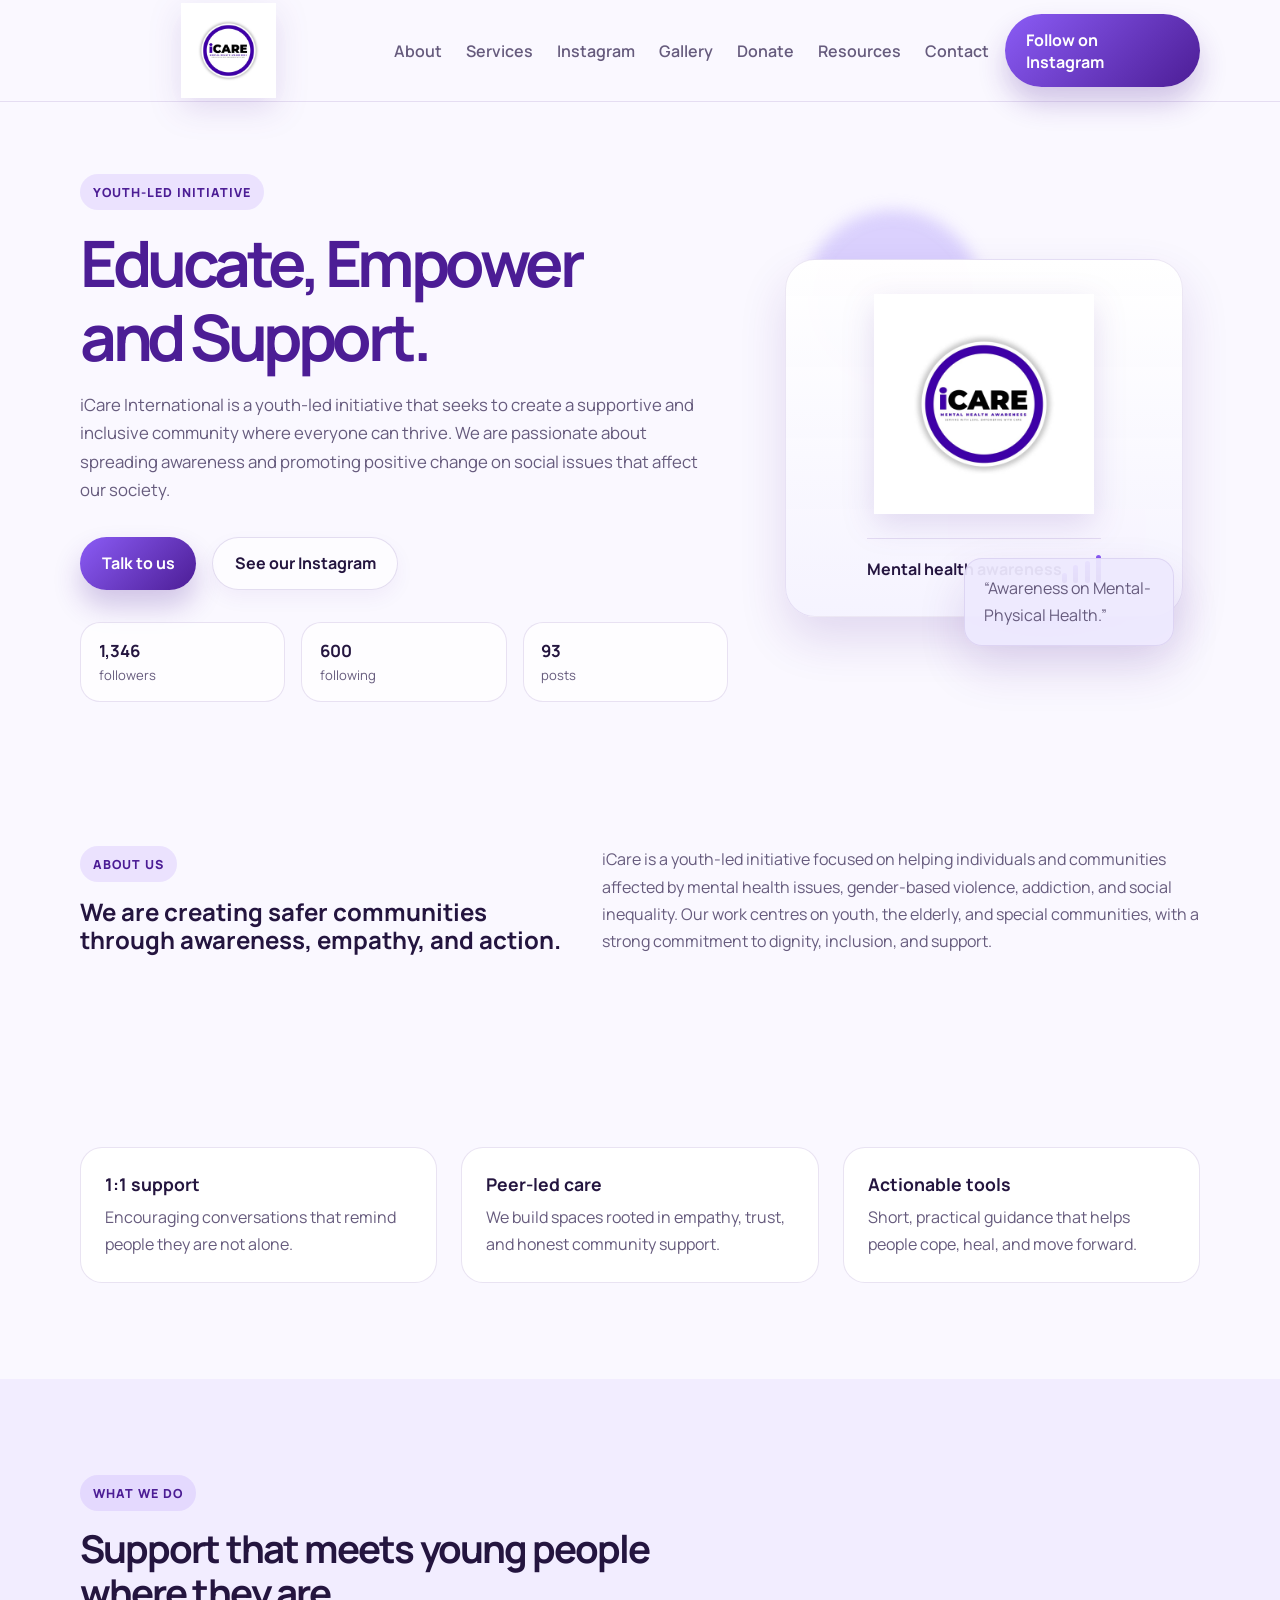
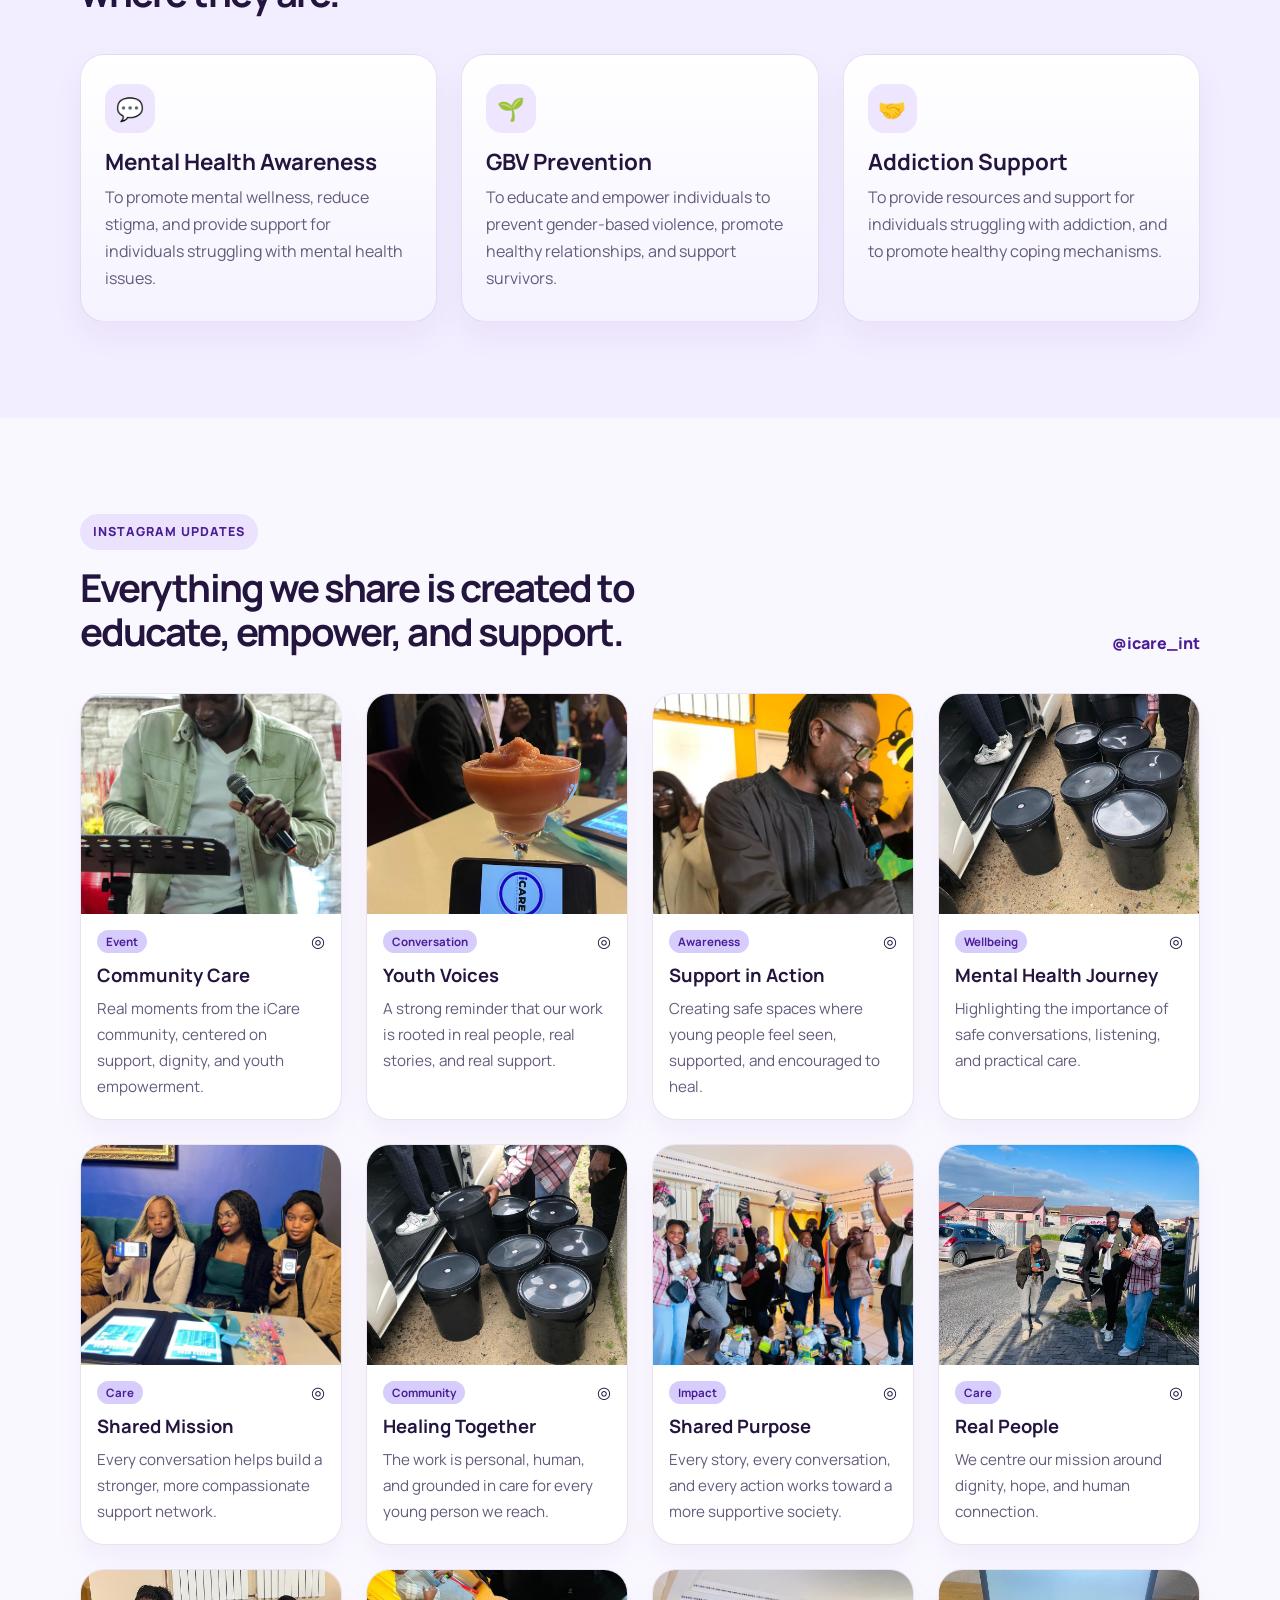
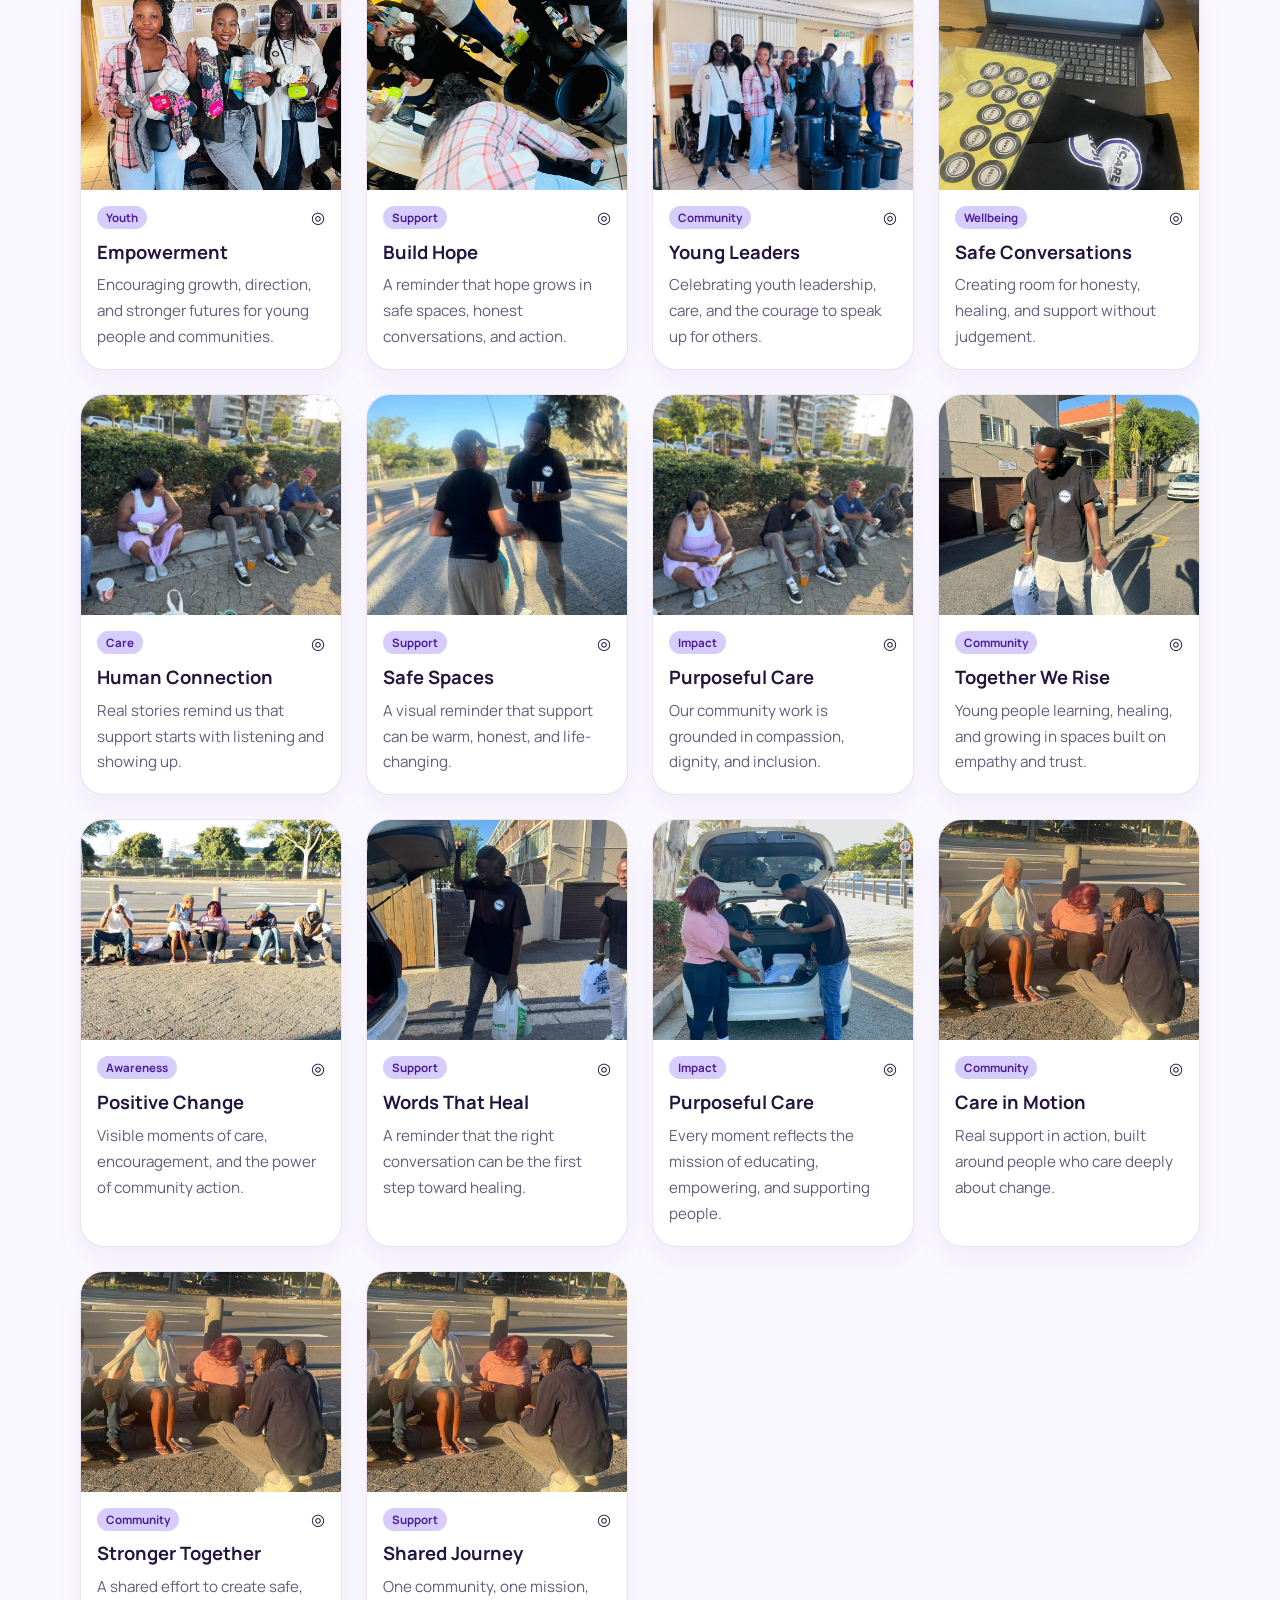
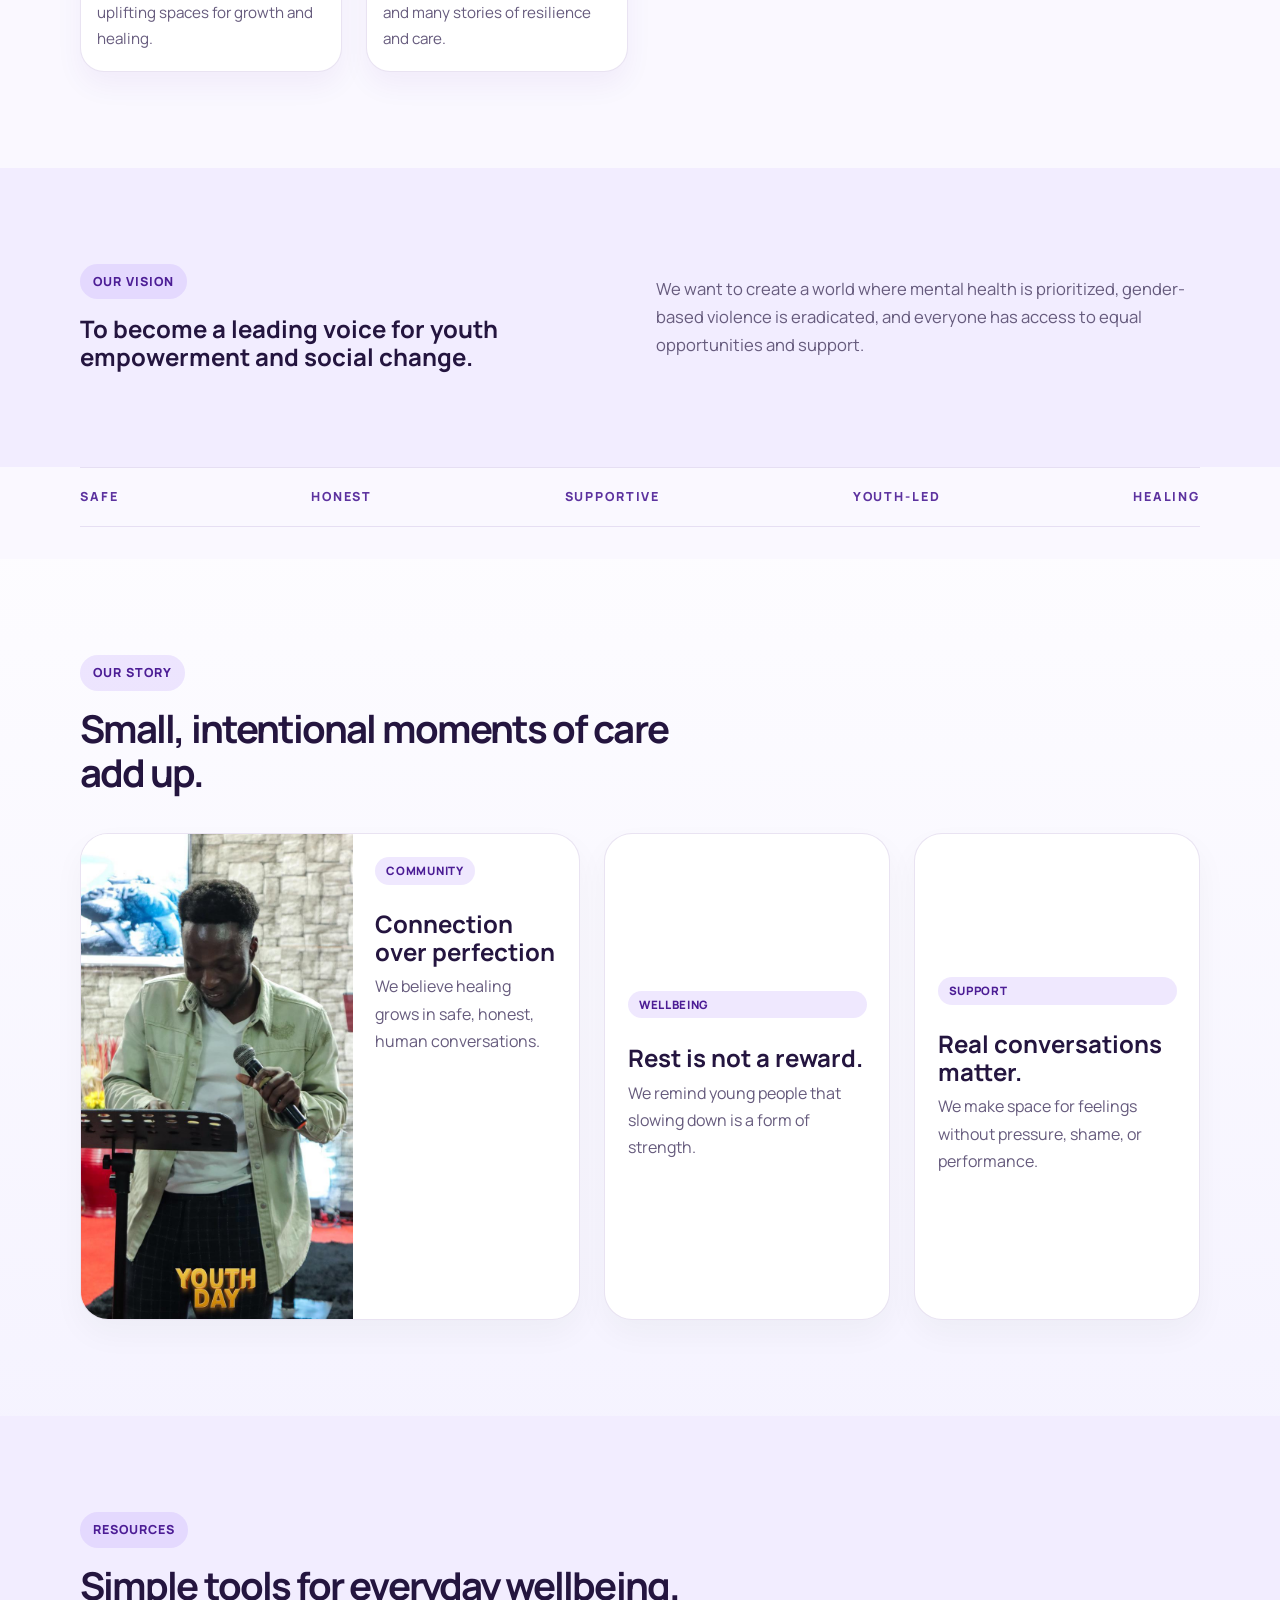
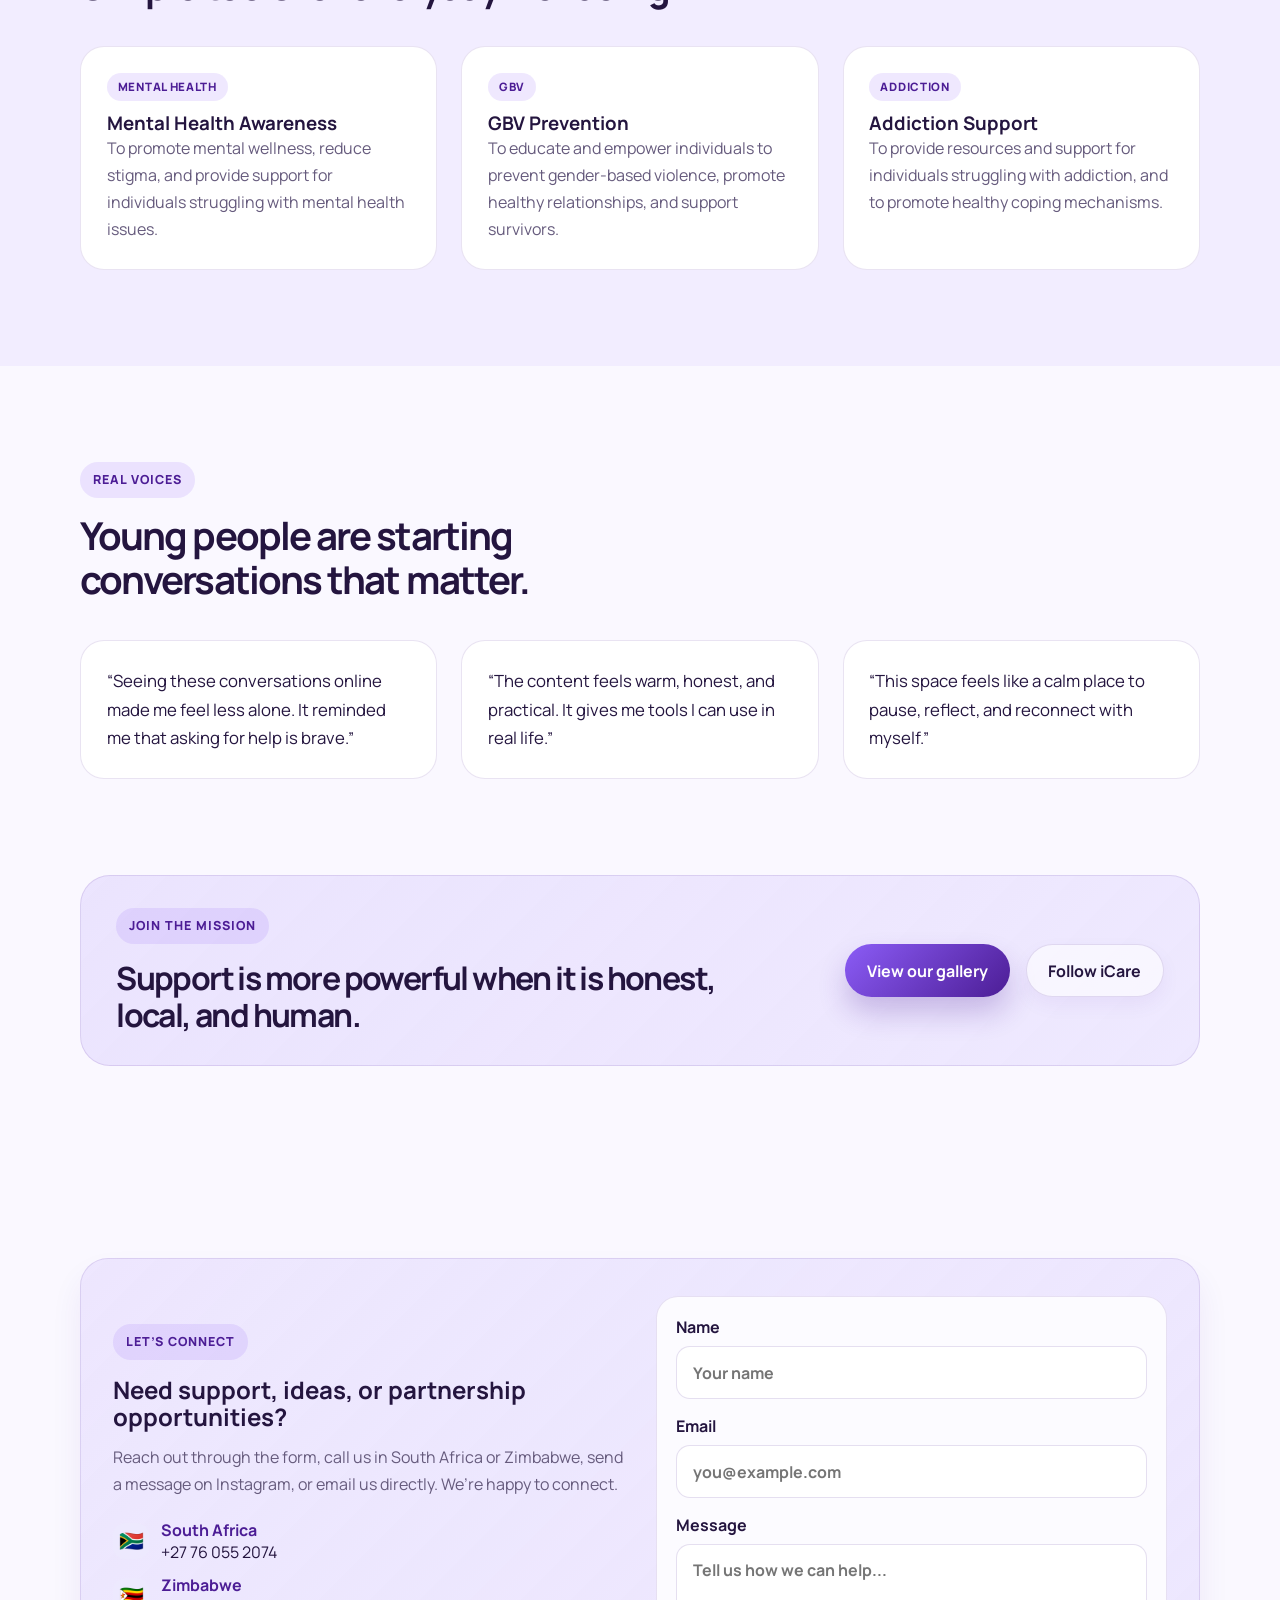
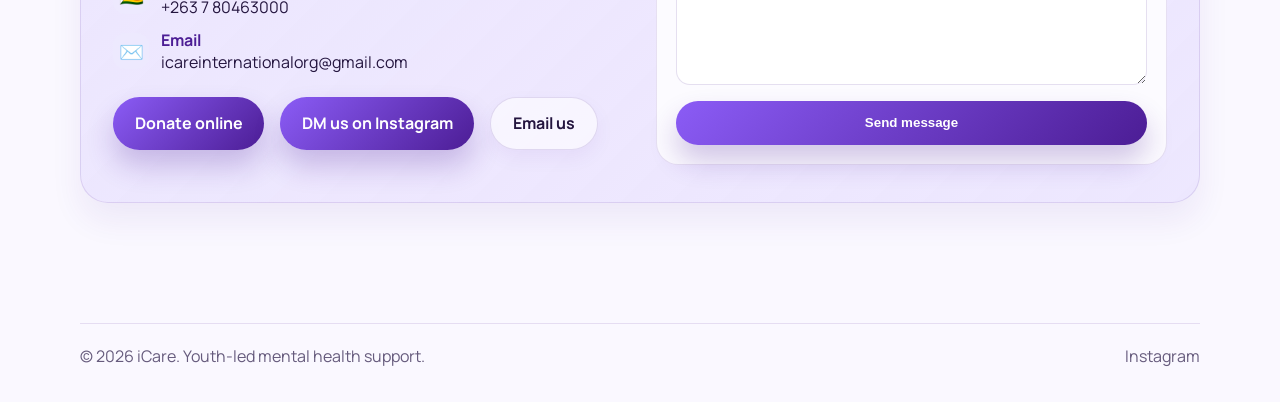
==== index.html @ e51553d6 "Add regional iCare contact details Co-authored-by: Copilot App <223556219+Copilot@users.noreply.gith" ====
<!DOCTYPE html>
<html lang="en">
  <head>
    <meta charset="UTF-8" />
    <meta name="viewport" content="width=device-width, initial-scale=1.0" />
    <meta
      name="description"
      content="iCare is a youth-led mental health initiative creating safe conversations, support, and awareness for young people."
    />
    <title>iCare | Youth Mental Health</title>
    <link rel="preconnect" href="https://fonts.googleapis.com" />
    <link rel="preconnect" href="https://fonts.gstatic.com" crossorigin />
    <link
      href="https://fonts.googleapis.com/css2?family=Manrope:wght@400;500;600;700;800&display=swap"
      rel="stylesheet"
    />
    <link rel="stylesheet" href="styles.css" />
  </head>
  <body>
    <header class="site-header">
      <div class="container nav-wrap">
        <a href="#top" class="brand" aria-label="iCare home">
          <img src="icare-logo.jpeg" alt="iCare logo" class="brand-logo" />
        </a>
        <nav class="main-nav" id="main-nav" aria-label="Main navigation">
          <a href="#about">About</a>
          <a href="#services">Services</a>
          <a href="#instagram">Instagram</a>
          <a href="gallery.html">Gallery</a>
          <a href="donate.html">Donate</a>
          <a href="#resources">Resources</a>
          <a href="#contact">Contact</a>
        </nav>
        <button class="nav-toggle" id="nav-toggle" aria-expanded="false" aria-controls="main-nav" aria-label="Toggle menu">
          <span></span>
          <span></span>
          <span></span>
        </button>
        <a class="btn btn-primary desktop-cta" href="https://www.instagram.com/icare_int?stkn=cmU0aDU4Ynk5eHl6&utm_source=qr" target="_blank" rel="noreferrer">Follow on Instagram</a>
      </div>
    </header>

    <main id="top">
      <section class="hero">
        <div class="container hero-grid">
          <div class="hero-copy">
            <p class="eyebrow">Youth-led initiative</p>
            <h1>Educate, Empower and Support.</h1>
            <p class="lead">
              iCare International is a youth-led initiative that seeks to create a supportive and inclusive community where everyone can thrive.
              We are passionate about spreading awareness and promoting positive change on social issues that affect our society.
            </p>
            <div class="hero-actions">
              <a class="btn btn-primary" href="#contact">Talk to us</a>
              <a class="btn btn-secondary" href="https://www.instagram.com/icare_int?stkn=cmU0aDU4Ynk5eHl6&utm_source=qr" target="_blank" rel="noreferrer">See our Instagram</a>
            </div>
            <ul class="mini-stats" aria-label="Key initiative stats">
              <li><strong>1,346</strong><span>followers</span></li>
              <li><strong>600</strong><span>following</span></li>
              <li><strong>93</strong><span>posts</span></li>
            </ul>
          </div>

          <div class="hero-visual" aria-label="iCare logo and mental health support graphic">
            <div class="bubble bubble-one"></div>
            <div class="bubble bubble-two"></div>
            <div class="card card-main profile-card">
              <img src="icare-logo.jpeg" alt="iCare logo" class="profile-badge" />
              <div class="signal">
                <span>Mental health awareness</span>
                <div class="bars">
                  <i></i><i></i><i></i><i></i>
                </div>
              </div>
            </div>
            <div class="card card-floating">
              <p>“Awareness on Mental-Physical Health.”</p>
            </div>
          </div>
        </div>
      </section>

      <section id="about" class="section">
        <div class="container split-layout">
          <div>
            <p class="eyebrow">About us</p>
            <h2>We are creating safer communities through awareness, empathy, and action.</h2>
          </div>
          <div>
            <p>
              iCare is a youth-led initiative focused on helping individuals and communities affected by mental health issues,
              gender-based violence, addiction, and social inequality. Our work centres on youth, the elderly, and special communities,
              with a strong commitment to dignity, inclusion, and support.
            </p>
          </div>
        </div>
      </section>

      <section class="section impact-section">
        <div class="container impact-grid">
          <article>
            <strong>1:1 support</strong>
            <p>Encouraging conversations that remind people they are not alone.</p>
          </article>
          <article>
            <strong>Peer-led care</strong>
            <p>We build spaces rooted in empathy, trust, and honest community support.</p>
          </article>
          <article>
            <strong>Actionable tools</strong>
            <p>Short, practical guidance that helps people cope, heal, and move forward.</p>
          </article>
        </div>
      </section>

      <section id="services" class="section section-soft">
        <div class="container">
          <div class="section-heading">
            <p class="eyebrow">What we do</p>
            <h2>Support that meets young people where they are.</h2>
          </div>

          <div class="card-grid three-up">
            <article class="info-card">
              <div class="icon">💬</div>
              <h3>Mental Health Awareness</h3>
              <p>To promote mental wellness, reduce stigma, and provide support for individuals struggling with mental health issues.</p>
            </article>
            <article class="info-card">
              <div class="icon">🌱</div>
              <h3>GBV Prevention</h3>
              <p>To educate and empower individuals to prevent gender-based violence, promote healthy relationships, and support survivors.</p>
            </article>
            <article class="info-card">
              <div class="icon">🤝</div>
              <h3>Addiction Support</h3>
              <p>To provide resources and support for individuals struggling with addiction, and to promote healthy coping mechanisms.</p>
            </article>
          </div>
        </div>
      </section>

      <section id="instagram" class="section">
        <div class="container">
          <div class="section-heading split-heading">
            <div>
              <p class="eyebrow">Instagram updates</p>
              <h2>Everything we share is created to educate, empower, and support.</h2>
            </div>
            <a class="text-link" href="https://www.instagram.com/icare_int?stkn=cmU0aDU4Ynk5eHl6&utm_source=qr" target="_blank" rel="noreferrer">@icare_int</a>
          </div>

          <div id="instagram-feed" class="card-grid four-up instagram-grid" aria-live="polite"></div>
        </div>
      </section>

      <section class="section section-soft spotlight">
        <div class="container spotlight-wrap">
          <div>
            <p class="eyebrow">Our vision</p>
            <h2>To become a leading voice for youth empowerment and social change.</h2>
          </div>
          <p>
            We want to create a world where mental health is prioritized, gender-based violence is eradicated, and everyone has access to equal opportunities and support.
          </p>
        </div>
      </section>

      <section class="section brand-strip">
        <div class="container brand-row">
          <span>safe</span>
          <span>honest</span>
          <span>supportive</span>
          <span>youth-led</span>
          <span>healing</span>
        </div>
      </section>

      <section class="section editorial-section">
        <div class="container">
          <div class="section-heading">
            <p class="eyebrow">Our story</p>
            <h2>Small, intentional moments of care add up.</h2>
          </div>

          <div class="editorial-grid">
            <article class="editorial-feature">
              <img src="gallery/444533f6-07a3-496b-be11-adcc63a72e7a-WhatsApp Image 2026-09-18 at 11.58.21 (1).jpeg" alt="Community member speaking at a youth support event" />
              <div>
                <span class="pill dark-pill">Community</span>
                <h3>Connection over perfection</h3>
                <p>We believe healing grows in safe, honest, human conversations.</p>
              </div>
            </article>

            <article class="editorial-card">
              <span class="pill dark-pill">Wellbeing</span>
              <h3>Rest is not a reward.</h3>
              <p>We remind young people that slowing down is a form of strength.</p>
            </article>

            <article class="editorial-card">
              <span class="pill dark-pill">Support</span>
              <h3>Real conversations matter.</h3>
              <p>We make space for feelings without pressure, shame, or performance.</p>
            </article>
          </div>
        </div>
      </section>

      <section id="resources" class="section section-soft">
        <div class="container">
          <div class="section-heading">
            <p class="eyebrow">Resources</p>
            <h2>Simple tools for everyday wellbeing.</h2>
          </div>

          <div class="resource-list">
            <article>
              <span class="pill">Mental health</span>
              <h3>Mental Health Awareness</h3>
              <p>To promote mental wellness, reduce stigma, and provide support for individuals struggling with mental health issues.</p>
            </article>
            <article>
              <span class="pill">GBV</span>
              <h3>GBV Prevention</h3>
              <p>To educate and empower individuals to prevent gender-based violence, promote healthy relationships, and support survivors.</p>
            </article>
            <article>
              <span class="pill">Addiction</span>
              <h3>Addiction Support</h3>
              <p>To provide resources and support for individuals struggling with addiction, and to promote healthy coping mechanisms.</p>
            </article>
          </div>
        </div>
      </section>

      <section class="section testimonials">
        <div class="container">
          <div class="section-heading">
            <p class="eyebrow">Real voices</p>
            <h2>Young people are starting conversations that matter.</h2>
          </div>

          <div class="card-grid three-up">
            <blockquote class="quote-card">
              “Seeing these conversations online made me feel less alone. It reminded me that asking for help is brave.”
            </blockquote>
            <blockquote class="quote-card">
              “The content feels warm, honest, and practical. It gives me tools I can use in real life.”
            </blockquote>
            <blockquote class="quote-card">
              “This space feels like a calm place to pause, reflect, and reconnect with myself.”
            </blockquote>
          </div>
        </div>
      </section>

      <section class="section support-band">
        <div class="container support-band-inner">
          <div>
            <p class="eyebrow">Join the mission</p>
            <h2>Support is more powerful when it is honest, local, and human.</h2>
          </div>
          <div class="support-actions">
            <a class="btn btn-primary" href="gallery.html">View our gallery</a>
            <a class="btn btn-secondary" href="https://www.instagram.com/icare_int?stkn=cmU0aDU4Ynk5eHl6&utm_source=qr" target="_blank" rel="noreferrer">Follow iCare</a>
          </div>
        </div>
      </section>

      <section id="contact" class="section contact-section">
        <div class="container contact-box contact-layout">
          <div class="contact-copy">
            <p class="eyebrow">Let’s connect</p>
            <h2>Need support, ideas, or partnership opportunities?</h2>
            <p>
              Reach out through the form, call us in South Africa or Zimbabwe, send a message on Instagram, or email us directly. We’re happy to connect.
            </p>
            <div class="contact-details" aria-label="iCare contact details">
              <a href="tel:+27760552074"><span class="contact-flag" aria-hidden="true">🇿🇦</span><span><strong>South Africa</strong><br />+27 76 055 2074</span></a>
              <a href="tel:+263780463000"><span class="contact-flag" aria-hidden="true">🇿🇼</span><span><strong>Zimbabwe</strong><br />+263 7 80463000</span></a>
              <a href="mailto:icareinternationalorg@gmail.com"><span class="contact-flag" aria-hidden="true">✉️</span><span><strong>Email</strong><br />icareinternationalorg@gmail.com</span></a>
            </div>
            <div class="contact-actions compact-actions">
              <a class="btn btn-primary" href="donate.html">Donate online</a>
              <a class="btn btn-primary" href="https://www.instagram.com/icare_int?stkn=cmU0aDU4Ynk5eHl6&utm_source=qr" target="_blank" rel="noreferrer">DM us on Instagram</a>
              <a class="btn btn-secondary" href="mailto:icareinternationalorg@gmail.com">Email us</a>
            </div>
          </div>

          <form id="contact-form" class="contact-form" action="mailto:icareinternationalorg@gmail.com" method="post" enctype="text/plain">
            <label>
              Name
              <input type="text" name="name" placeholder="Your name" required />
            </label>
            <label>
              Email
              <input type="email" name="email" placeholder="you@example.com" required />
            </label>
            <label>
              Message
              <textarea name="message" rows="5" placeholder="Tell us how we can help..." required></textarea>
            </label>
            <button type="submit" class="btn btn-primary submit-btn">Send message</button>
          </form>
        </div>
      </section>
    </main>

    <footer class="site-footer">
      <div class="container footer-wrap">
        <p>© 2026 iCare. Youth-led mental health support.</p>
        <a href="https://www.instagram.com/icare_int?stkn=cmU0aDU4Ynk5eHl6&utm_source=qr" target="_blank" rel="noreferrer">Instagram</a>
      </div>
    </footer>

    <script src="script.js"></script>
  </body>
</html>
---- styles.css ----
:root {
  --bg: #faf8ff;
  --panel: #ffffff;
  --soft: #f2edff;
  --primary: #8b5cf6;
  --primary-deep: #4c1d95;
  --accent: #c4b5fd;
  --highlight: #ede9fe;
  --text: #24153f;
  --muted: #665b7d;
  --line: rgba(76, 29, 149, 0.12);
  --shadow: 0 22px 48px rgba(76, 29, 149, 0.14);
}

* {
  box-sizing: border-box;
}

html {
  scroll-behavior: smooth;
}

body {
  margin: 0;
  font-family: "Manrope", sans-serif;
  background: var(--bg);
  color: var(--text);
}

img {
  max-width: 100%;
  display: block;
}

a {
  color: inherit;
  text-decoration: none;
}

p {
  margin: 0;
  line-height: 1.7;
  color: var(--muted);
}

h1,
h2,
h3 {
  margin: 0;
  line-height: 1.15;
  color: var(--text);
}

.container {
  width: min(1120px, calc(100% - 2rem));
  margin: 0 auto;
}

.section {
  padding: 6rem 0;
}

.section-soft {
  background: var(--soft);
}

.site-header {
  position: sticky;
  top: 0;
  z-index: 20;
  backdrop-filter: blur(14px);
  background: rgba(250, 248, 255, 0.9);
  border-bottom: 1px solid var(--line);
}

.nav-wrap {
  position: relative;
  display: flex;
  align-items: center;
  justify-content: space-between;
  min-height: 82px;
  gap: 1rem;
}

.main-nav a.active {
  color: var(--text);
  font-weight: 800;
}

.nav-toggle {
  display: none;
  background: transparent;
  border: 0;
  padding: 0.25rem;
  cursor: pointer;
}

.nav-toggle span {
  display: block;
  width: 24px;
  height: 2px;
  background: var(--text);
  margin: 5px 0;
  border-radius: 999px;
}

.brand {
  display: inline-flex;
  align-items: center;
  justify-content: center;
  min-width: 180px;
  padding: 0.2rem 0;
}

.brand-logo {
  display: block;
  width: min(300px, 42vw);
  height: auto;
  max-height: 95px;
  object-fit: contain;
  filter: drop-shadow(0 10px 16px rgba(76, 29, 149, 0.14));
}

.brand-mark {
  display: inline-grid;
  place-items: center;
  width: 2rem;
  height: 2rem;
  border-radius: 50%;
  background: linear-gradient(135deg, var(--primary), var(--primary-deep));
  color: white;
  box-shadow: var(--shadow);
}

.main-nav {
  display: flex;
  align-items: center;
  gap: 1.5rem;
  font-weight: 600;
  color: var(--muted);
}

.main-nav a {
  transition: color 0.2s ease;
}

.main-nav a:hover,
.main-nav a:focus-visible {
  color: var(--text);
}

.btn {
  display: inline-flex;
  align-items: center;
  justify-content: center;
  padding: 0.9rem 1.35rem;
  border-radius: 999px;
  font-weight: 700;
  transition: transform 0.2s ease, box-shadow 0.2s ease;
}

.btn:hover,
.btn:focus-visible {
  transform: translateY(-1px);
}

.btn-primary {
  background: linear-gradient(135deg, var(--primary), var(--primary-deep));
  color: white;
  box-shadow: 0 16px 28px rgba(76, 29, 149, 0.24);
}

.btn-secondary {
  background: rgba(255, 255, 255, 0.6);
  color: var(--text);
  border: 1px solid rgba(76, 29, 149, 0.14);
  box-shadow: 0 8px 20px rgba(76, 29, 149, 0.05);
}

.page-hero {
  padding-top: 5rem;
  padding-bottom: 2.5rem;
}

.page-hero h1 {
  font-size: clamp(2.4rem, 4vw, 4rem);
  letter-spacing: -0.06em;
  max-width: 760px;
}

.narrow-copy {
  max-width: 760px;
}

.center-text {
  text-align: center;
}

.center-text p:last-child {
  margin-top: 1rem;
}

.hero {
  padding: 4.5rem 0 3rem;
}

.hero-grid {
  display: grid;
  grid-template-columns: 1.2fr 0.8fr;
  align-items: center;
  gap: 2.5rem;
}

.eyebrow {
  display: inline-block;
  margin-bottom: 1rem;
  padding: 0.45rem 0.8rem;
  border-radius: 999px;
  background: rgba(139, 92, 246, 0.14);
  color: var(--primary-deep);
  font-weight: 800;
  font-size: 0.78rem;
  letter-spacing: 0.08em;
  text-transform: uppercase;
}

.hero-copy h1 {
  font-size: clamp(2.6rem, 5vw, 4.8rem);
  letter-spacing: -0.07em;
  max-width: 560px;
  color: var(--primary-deep);
}

.lead {
  margin-top: 1.1rem;
  font-size: 1.05rem;
  max-width: 620px;
}

.hero-actions {
  display: flex;
  flex-wrap: wrap;
  gap: 1rem;
  margin-top: 2rem;
}

.mini-stats {
  list-style: none;
  display: grid;
  grid-template-columns: repeat(3, minmax(0, 1fr));
  gap: 1rem;
  margin: 2rem 0 0;
  padding: 0;
}

.mini-stats li {
  padding: 1rem 1.1rem;
  border-radius: 20px;
  background: rgba(255, 255, 255, 0.68);
  border: 1px solid var(--line);
}

.mini-stats strong {
  display: block;
  margin-bottom: 0.1rem;
  font-size: 1.05rem;
}

.mini-stats span {
  color: var(--muted);
  font-size: 0.82rem;
}

.hero-visual {
  position: relative;
  min-height: 520px;
  display: grid;
  place-items: center;
}

.bubble {
  position: absolute;
  border-radius: 50%;
  filter: blur(8px);
  opacity: 0.8;
}

.bubble-one {
  inset: 6% auto auto 8%;
  width: 180px;
  height: 180px;
  background: rgba(196, 181, 253, 0.72);
}

.bubble-two {
  inset: auto 10% 12% auto;
  width: 220px;
  height: 220px;
  background: rgba(139, 92, 246, 0.16);
}

.card {
  position: relative;
  z-index: 1;
  background: rgba(255, 255, 255, 0.9);
  border: 1px solid rgba(76, 29, 149, 0.1);
  box-shadow: var(--shadow);
}

.profile-card {
  display: grid;
  place-items: center;
  padding: 1.4rem 1rem 1rem;
}

.profile-badge {
  display: block;
  width: min(320px, 70%);
  height: auto;
  max-height: 220px;
  object-fit: contain;
  filter: drop-shadow(0 10px 16px rgba(76, 29, 149, 0.14));
}

.card-main {
  width: min(420px, 92%);
  padding: 2.1rem 1.7rem;
  border-radius: 30px;
  background: linear-gradient(180deg, rgba(255,255,255,0.98), rgba(245,243,255,0.96));
}

.dot {
  display: inline-block;
  width: 12px;
  height: 12px;
  margin-bottom: 0.9rem;
  border-radius: 50%;
  background: #ddd6fe;
}

.dot.active {
  background: var(--primary);
}

.card-main h2 {
  margin-bottom: 0.6rem;
  font-size: 2rem;
}

.signal {
  display: flex;
  align-items: center;
  justify-content: space-between;
  margin-top: 1.5rem;
  padding-top: 1rem;
  border-top: 1px solid var(--line);
}

.signal span {
  font-weight: 700;
  color: var(--text);
}

.bars {
  display: flex;
  gap: 0.4rem;
  align-items: end;
  height: 28px;
}

.bars i {
  width: 5px;
  border-radius: 999px;
  background: linear-gradient(180deg, var(--primary), var(--primary-deep));
}

.bars i:nth-child(1) { height: 10px; }
.bars i:nth-child(2) { height: 18px; }
.bars i:nth-child(3) { height: 22px; }
.bars i:nth-child(4) { height: 28px; }

.card-floating {
  position: absolute;
  right: 6%;
  bottom: 10%;
  max-width: 210px;
  padding: 1rem 1.2rem;
  border-radius: 18px;
  background: rgba(237, 233, 254, 0.94);
}

.section-heading {
  margin-bottom: 2.4rem;
}

.section-heading h2 {
  font-size: clamp(2rem, 3vw, 3rem);
  letter-spacing: -0.05em;
  max-width: 620px;
}

.split-layout {
  display: grid;
  grid-template-columns: 0.9fr 1.1fr;
  gap: 2rem;
}

.impact-grid {
  display: grid;
  grid-template-columns: repeat(3, minmax(0, 1fr));
  gap: 1.5rem;
}

.impact-grid article {
  background: white;
  border: 1px solid var(--line);
  border-radius: 22px;
  padding: 1.5rem;
}

.impact-grid strong {
  display: block;
  margin-bottom: 0.5rem;
  font-size: 1.1rem;
}

.card-grid {
  display: grid;
  gap: 1.5rem;
}

.three-up {
  grid-template-columns: repeat(3, minmax(0, 1fr));
}

.four-up {
  grid-template-columns: repeat(4, minmax(0, 1fr));
}

.info-card {
  padding: 1.8rem 1.5rem;
  border-radius: 24px;
  background: linear-gradient(180deg, #ffffff, #f5f3ff);
  border: 1px solid var(--line);
  box-shadow: 0 14px 32px rgba(76, 29, 149, 0.05);
}

.icon {
  display: inline-grid;
  place-items: center;
  width: 3.1rem;
  height: 3.1rem;
  border-radius: 16px;
  font-size: 1.4rem;
  background: rgba(139, 92, 246, 0.14);
}

.info-card h3 {
  margin-top: 1rem;
  margin-bottom: 0.55rem;
  font-size: 1.4rem;
}

#instagram-feed.instagram-grid {
  align-items: stretch;
}

#instagram-feed .instagram-card {
  display: block;
  overflow: hidden;
  border-radius: 24px;
  background: white;
  border: 1px solid var(--line);
  box-shadow: 0 14px 28px rgba(76, 29, 149, 0.05);
  transition: transform 0.2s ease, box-shadow 0.2s ease;
}

#instagram-feed .instagram-card:hover,
#instagram-feed .instagram-card:focus-visible {
  transform: translateY(-3px);
  box-shadow: 0 18px 36px rgba(76, 29, 149, 0.1);
}

.instagram-card img {
  width: 100%;
  height: 220px;
  object-fit: cover;
}

.instagram-card .instagram-content {
  padding: 1rem 1rem 1.2rem;
}

.instagram-card .meta {
  display: flex;
  align-items: center;
  justify-content: space-between;
  margin-bottom: 0.8rem;
}

.instagram-badge {
  display: inline-block;
  padding: 0.25rem 0.55rem;
  border-radius: 999px;
  background: rgba(196, 181, 253, 0.68);
  color: var(--primary-deep);
  font-size: 0.72rem;
  font-weight: 700;
}

.instagram-card h3 {
  margin: 0 0 0.6rem;
  font-size: 1.15rem;
}

.instagram-card p {
  font-size: 0.95rem;
}

.spotlight-wrap {
  display: grid;
  grid-template-columns: 1fr 1fr;
  gap: 2rem;
  align-items: center;
}

.spotlight-wrap p:last-child {
  font-size: 1.04rem;
}

.brand-strip {
  padding-top: 0;
  padding-bottom: 2rem;
}

.brand-row {
  display: flex;
  justify-content: space-between;
  flex-wrap: wrap;
  gap: 1rem;
  padding: 1.3rem 0;
  border-top: 1px solid var(--line);
  border-bottom: 1px solid var(--line);
  color: var(--primary-deep);
  font-size: 0.78rem;
  letter-spacing: 0.15em;
  text-transform: uppercase;
  font-weight: 800;
  opacity: 0.9;
}

.editorial-section {
  background: linear-gradient(180deg, rgba(255,255,255,0.55), rgba(245,243,255,0.92));
}

.editorial-grid {
  display: grid;
  grid-template-columns: 1.4fr 0.8fr 0.8fr;
  gap: 1.5rem;
  align-items: stretch;
}

.editorial-feature,
.editorial-card {
  background: white;
  border: 1px solid var(--line);
  border-radius: 28px;
  overflow: hidden;
  box-shadow: 0 14px 32px rgba(26, 39, 36, 0.04);
}

.editorial-feature {
  display: grid;
  grid-template-columns: 1.2fr 1fr;
}

.editorial-feature img {
  width: 100%;
  height: 100%;
  object-fit: cover;
}

.editorial-feature > div,
.editorial-card {
  padding: 1.4rem 1.4rem 1.5rem;
}

.editorial-card {
  display: flex;
  flex-direction: column;
  justify-content: center;
}

.editorial-feature h3,
.editorial-card h3 {
  margin: 0.8rem 0 0.5rem;
  font-size: 1.5rem;
}

.dark-pill {
  background: rgba(76, 29, 149, 0.92);
  color: white;
}

.split-heading {
  display: flex;
  align-items: end;
  justify-content: space-between;
  gap: 1rem;
}

.text-link {
  font-weight: 800;
  color: var(--primary-deep);
}

.resource-list {
  display: grid;
  grid-template-columns: repeat(3, minmax(0, 1fr));
  gap: 1.5rem;
}

.resource-list article {
  padding: 1.6rem;
  border-radius: 24px;
  background: white;
  border: 1px solid var(--line);
}

.resources-page {
  grid-template-columns: repeat(3, minmax(0, 1fr));
}

.pill {
  display: inline-block;
  margin-bottom: 0.8rem;
  padding: 0.4rem 0.7rem;
  border-radius: 999px;
  background: rgba(139, 92, 246, 0.14);
  color: var(--primary-deep);
  font-size: 0.72rem;
  font-weight: 800;
  letter-spacing: 0.06em;
  text-transform: uppercase;
}

.quote-card {
  margin: 0;
  padding: 1.6rem;
  background: white;
  border-radius: 24px;
  border: 1px solid var(--line);
  color: var(--text);
  font-size: 1.05rem;
  line-height: 1.7;
}

.support-band {
  padding-top: 0;
}

.support-band-inner {
  display: grid;
  grid-template-columns: 1.3fr 0.7fr;
  gap: 1.5rem;
  align-items: center;
  padding: 2rem 2.2rem;
  border-radius: 30px;
  background: linear-gradient(135deg, rgba(139, 92, 246, 0.13), rgba(196, 181, 253, 0.22));
  border: 1px solid var(--line);
}

.support-band h2 {
  font-size: clamp(1.8rem, 2.5vw, 2.7rem);
  letter-spacing: -0.05em;
  max-width: 620px;
}

.support-actions {
  display: flex;
  justify-content: flex-end;
  flex-wrap: wrap;
  gap: 1rem;
}

.contact-box {
  display: flex;
  align-items: center;
  justify-content: space-between;
  gap: 2rem;
  padding: 2.3rem 2rem;
  border-radius: 28px;
  background: linear-gradient(135deg, rgba(139, 92, 246, 0.11), rgba(196, 181, 253, 0.24));
  border: 1px solid var(--line);
  box-shadow: 0 18px 32px rgba(76, 29, 149, 0.07);
}

.contact-layout {
  display: grid;
  grid-template-columns: 1fr 1fr;
  align-items: center;
}

.contact-copy {
  max-width: 540px;
}

.contact-copy p {
  margin-top: 0.8rem;
}

.contact-details {
  display: grid;
  gap: 0.7rem;
  margin-top: 1.3rem;
}

.contact-details a {
  display: flex;
  align-items: center;
  gap: 0.75rem;
  width: fit-content;
  color: var(--text);
}

.contact-details a:hover,
.contact-details a:focus-visible {
  color: var(--primary-deep);
}

.contact-flag {
  display: inline-grid;
  place-items: center;
  width: 2.25rem;
  height: 2.25rem;
  border-radius: 12px;
  background: var(--highlight);
  font-size: 1.25rem;
}

.contact-details strong {
  color: var(--primary-deep);
}

.contact-form {
  display: grid;
  gap: 1rem;
  background: rgba(255, 255, 255, 0.82);
  border: 1px solid var(--line);
  border-radius: 22px;
  padding: 1.2rem;
}

.contact-form label {
  display: grid;
  gap: 0.5rem;
  color: var(--text);
  font-weight: 700;
}

.contact-form input,
.contact-form textarea {
  width: 100%;
  border: 1px solid rgba(76, 29, 149, 0.14);
  border-radius: 14px;
  padding: 0.9rem 1rem;
  font: inherit;
  color: var(--text);
  background: white;
}

.contact-form input:focus,
.contact-form textarea:focus {
  outline: 2px solid rgba(139, 92, 246, 0.28);
  border-color: rgba(139, 92, 246, 0.58);
}

.contact-actions {
  display: flex;
  flex-wrap: wrap;
  gap: 1rem;
}

.compact-actions {
  margin-top: 1.5rem;
}

.submit-btn {
  border: none;
  cursor: pointer;
}

.gallery-page .page-hero {
  padding-bottom: 1rem;
}

.gallery-grid {
  display: grid;
  grid-template-columns: repeat(auto-fit, minmax(220px, 1fr));
  gap: 1.25rem;
}

.gallery-item {
  overflow: hidden;
  border-radius: 24px;
  background: white;
  border: 1px solid var(--line);
  box-shadow: 0 14px 32px rgba(26, 39, 36, 0.04);
}

.gallery-item img {
  width: 100%;
  height: 280px;
  object-fit: cover;
}

.gallery-info {
  padding: 1rem 1rem 1.2rem;
}

.gallery-info .meta {
  display: flex;
  align-items: center;
  justify-content: space-between;
  gap: 0.75rem;
  margin-bottom: 0.7rem;
}

.gallery-info a {
  color: var(--primary-deep);
  font-size: 0.82rem;
  font-weight: 800;
}

.gallery-info h3 {
  font-size: 1.1rem;
}

.donation-layout {
  display: grid;
  grid-template-columns: 1.1fr 0.9fr;
  gap: 2rem;
  align-items: center;
}

.donation-copy h2 {
  font-size: clamp(2rem, 3vw, 3rem);
  letter-spacing: -0.05em;
}

.donation-list {
  margin: 1.5rem 0 0;
  padding-left: 1.2rem;
  color: var(--muted);
  line-height: 1.9;
}

.donation-card {
  background: white;
  border: 1px solid var(--line);
  border-radius: 28px;
  padding: 2rem 1.5rem;
  box-shadow: 0 14px 32px rgba(26, 39, 36, 0.04);
}

.donation-card h3 {
  font-size: 1.8rem;
  margin-bottom: 0.6rem;
}

.donation-card p {
  margin-bottom: 1rem;
}

.payment-options {
  display: grid;
  gap: 0.8rem;
  margin-top: 1rem;
}

.donation-btn {
  margin-top: 0.1rem;
}

.payment-details {
  margin-top: 1.2rem;
  padding-top: 1rem;
  border-top: 1px solid var(--line);
  color: var(--muted);
  font-size: 0.92rem;
  line-height: 1.7;
}

.payment-details p {
  margin: 0 0 0.7rem;
}

.small-note {
  font-size: 0.82rem;
  color: var(--muted);
}

.site-footer {
  padding: 1.5rem 0 2rem;
  color: var(--muted);
}

.footer-wrap {
  display: flex;
  align-items: center;
  justify-content: space-between;
  gap: 1rem;
  border-top: 1px solid var(--line);
  padding-top: 1.2rem;
}

@media (max-width: 900px) {
  .hero-grid,
  .split-layout,
  .three-up,
  .four-up,
  .resource-list,
  .contact-box,
  .spotlight-wrap,
  .impact-grid,
  .editorial-grid,
  .support-band-inner {
    grid-template-columns: 1fr;
    display: grid;
  }

  .brand-logo {
    width: min(190px, 52vw);
  }

  .editorial-feature {
    grid-template-columns: 1fr;
  }

  .desktop-cta {
    display: none;
  }

  .nav-toggle {
    display: block;
  }

  .main-nav {
    position: absolute;
    top: 82px;
    left: 0;
    right: 0;
    display: none;
    flex-direction: column;
    gap: 1rem;
    padding: 1rem 1.2rem 1.25rem;
    background: rgba(246, 245, 244, 0.96);
    border-bottom: 1px solid var(--line);
  }

  .main-nav.is-open {
    display: flex;
  }

  .contact-box {
    display: block;
  }

  .contact-actions,
  .support-actions {
    margin-top: 1.2rem;
    justify-content: flex-start;
  }
}

@media (max-width: 640px) {
  .hero {
    padding-top: 3rem;
  }

  .nav-wrap {
    padding: 0.8rem 0;
  }

  .btn {
    width: 100%;
  }

  .hero-actions,
  .contact-actions {
    display: grid;
  }

  .mini-stats {
    grid-template-columns: 1fr;
  }

  .section {
    padding: 4.5rem 0;
  }

  .site-footer .footer-wrap {
    flex-direction: column;
    align-items: flex-start;
  }
}
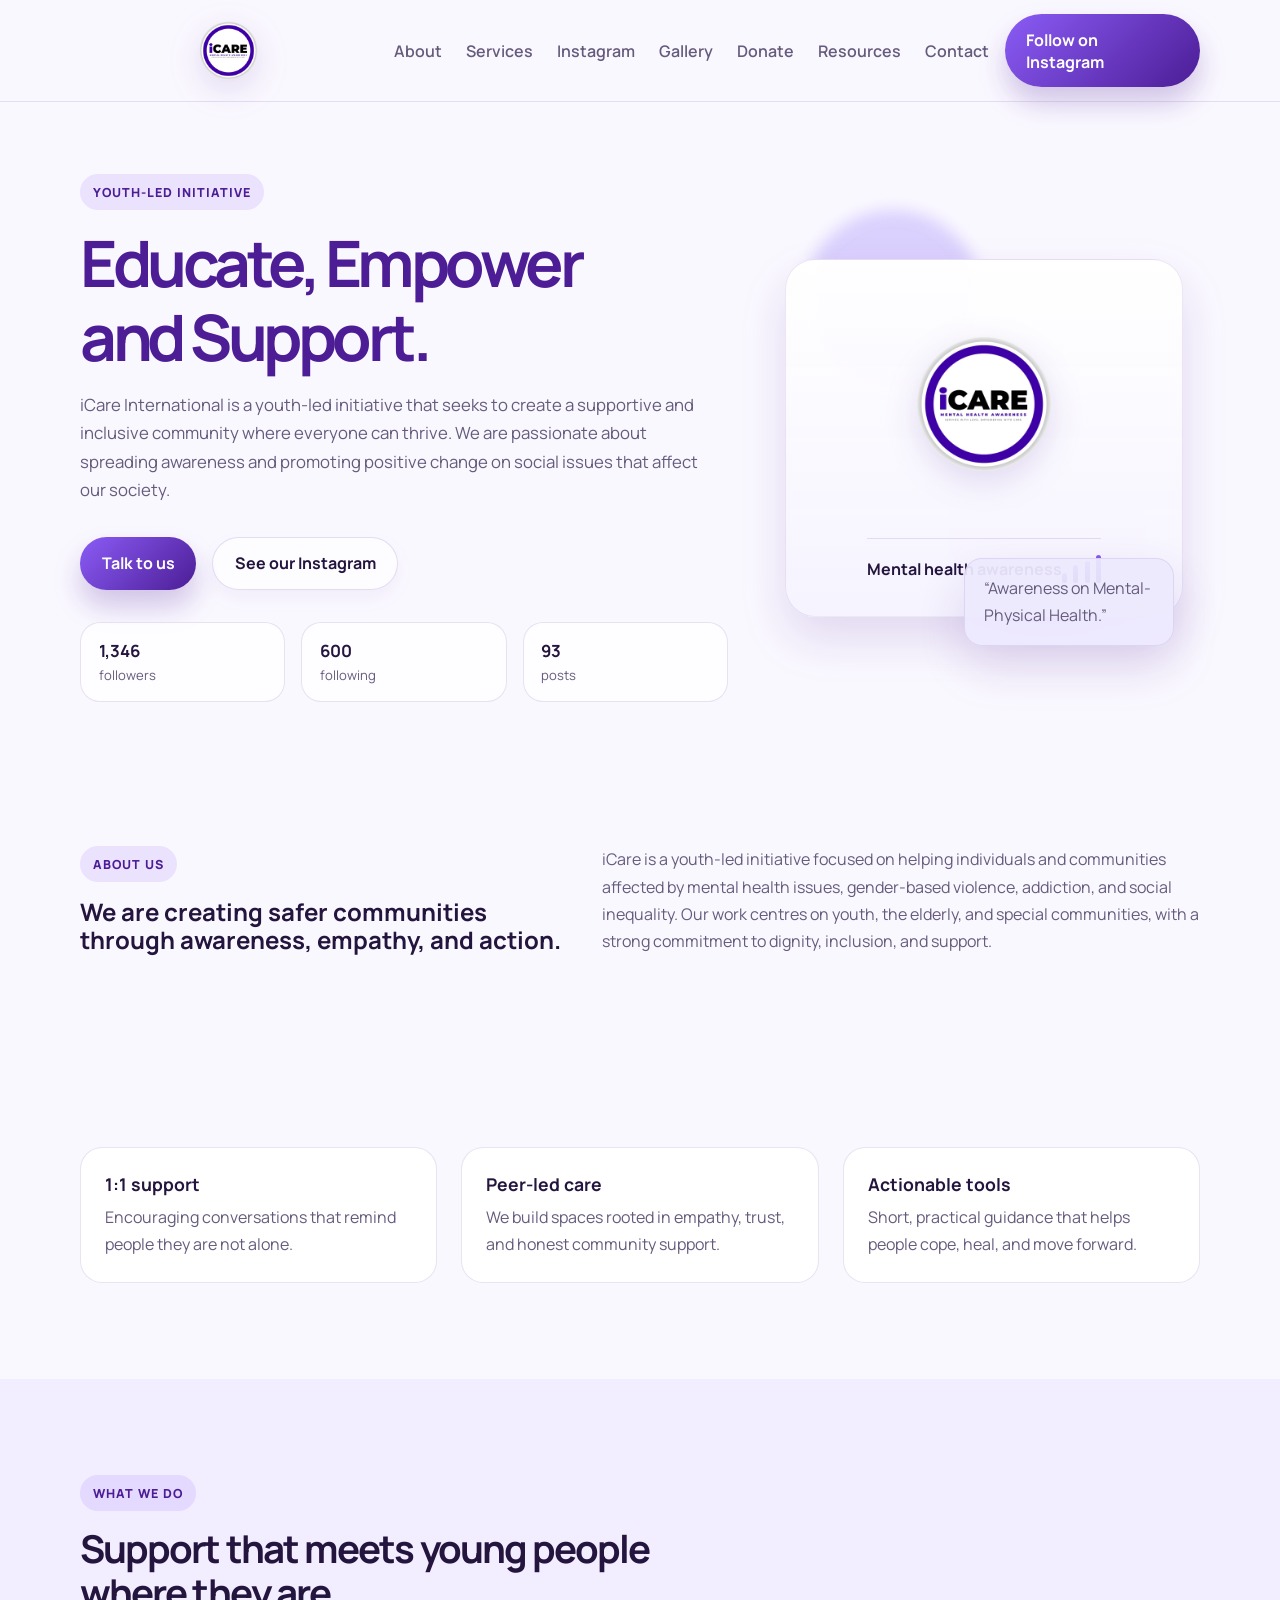
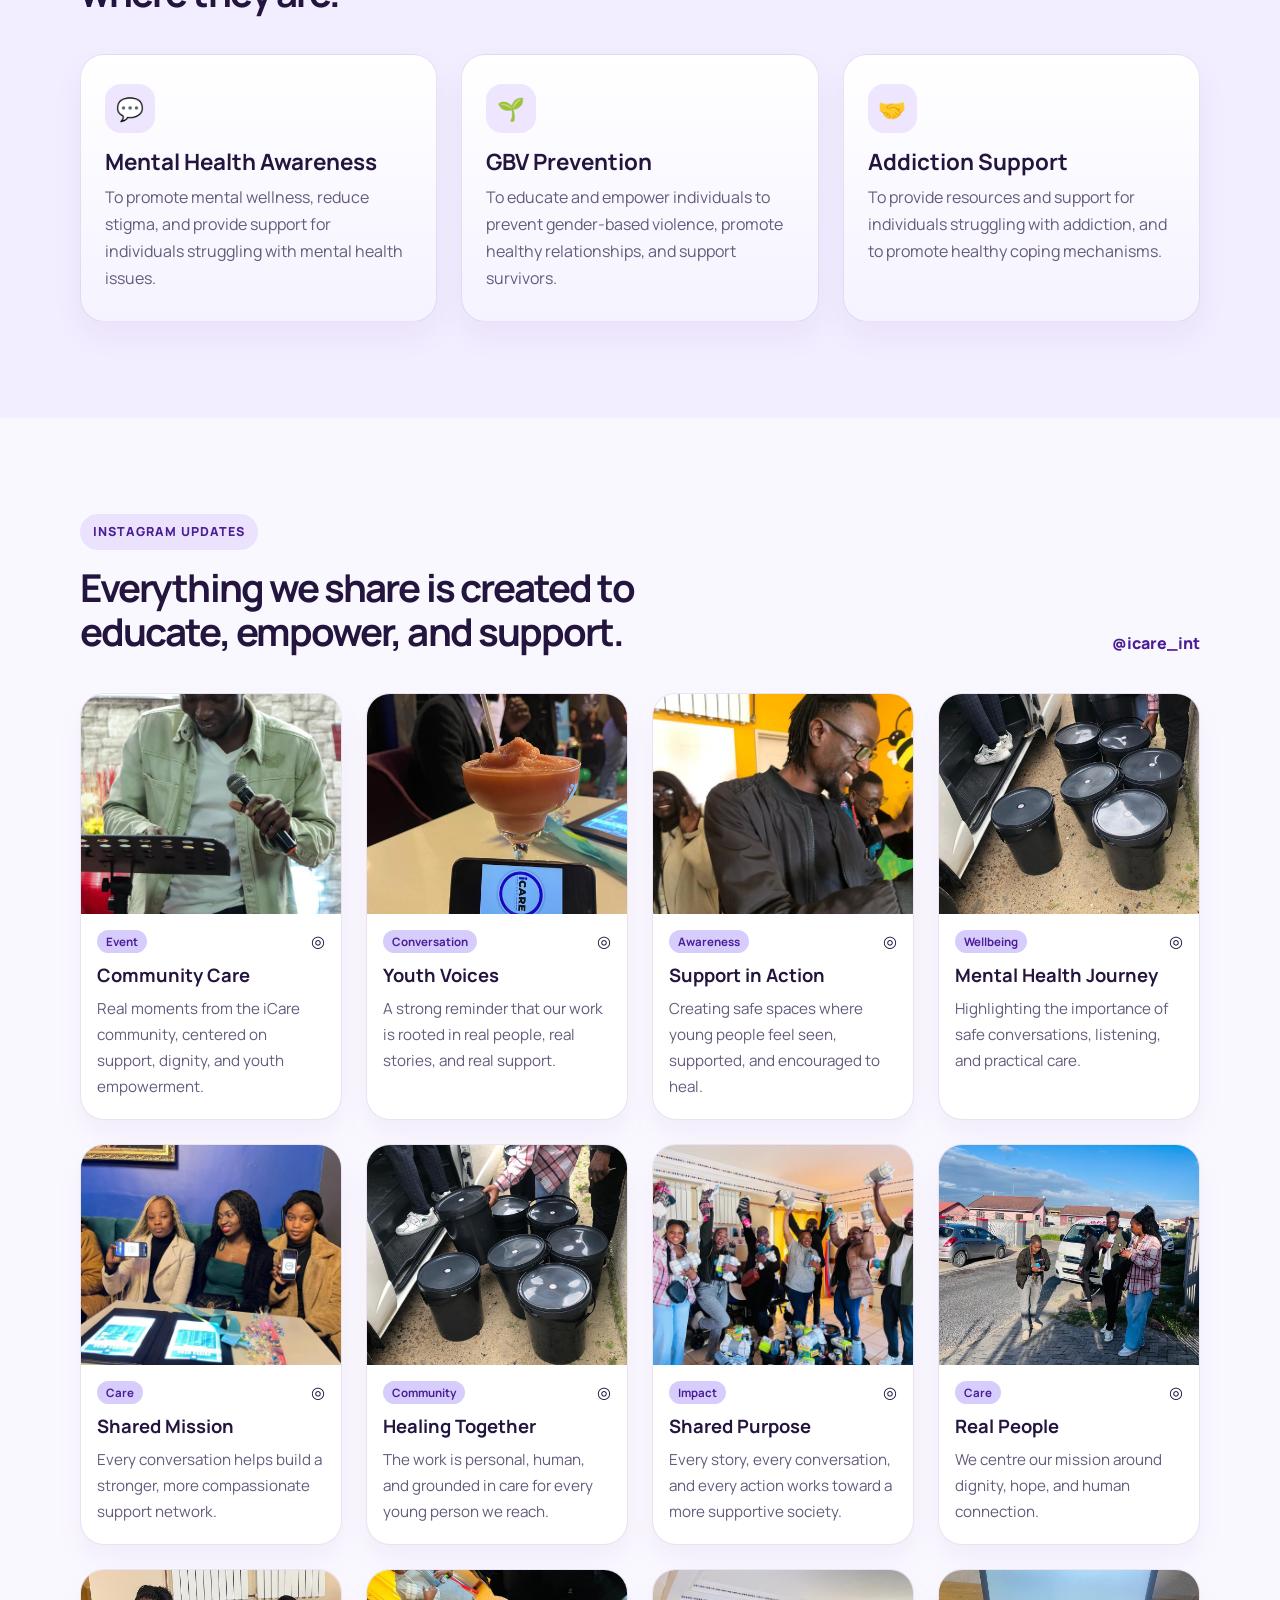
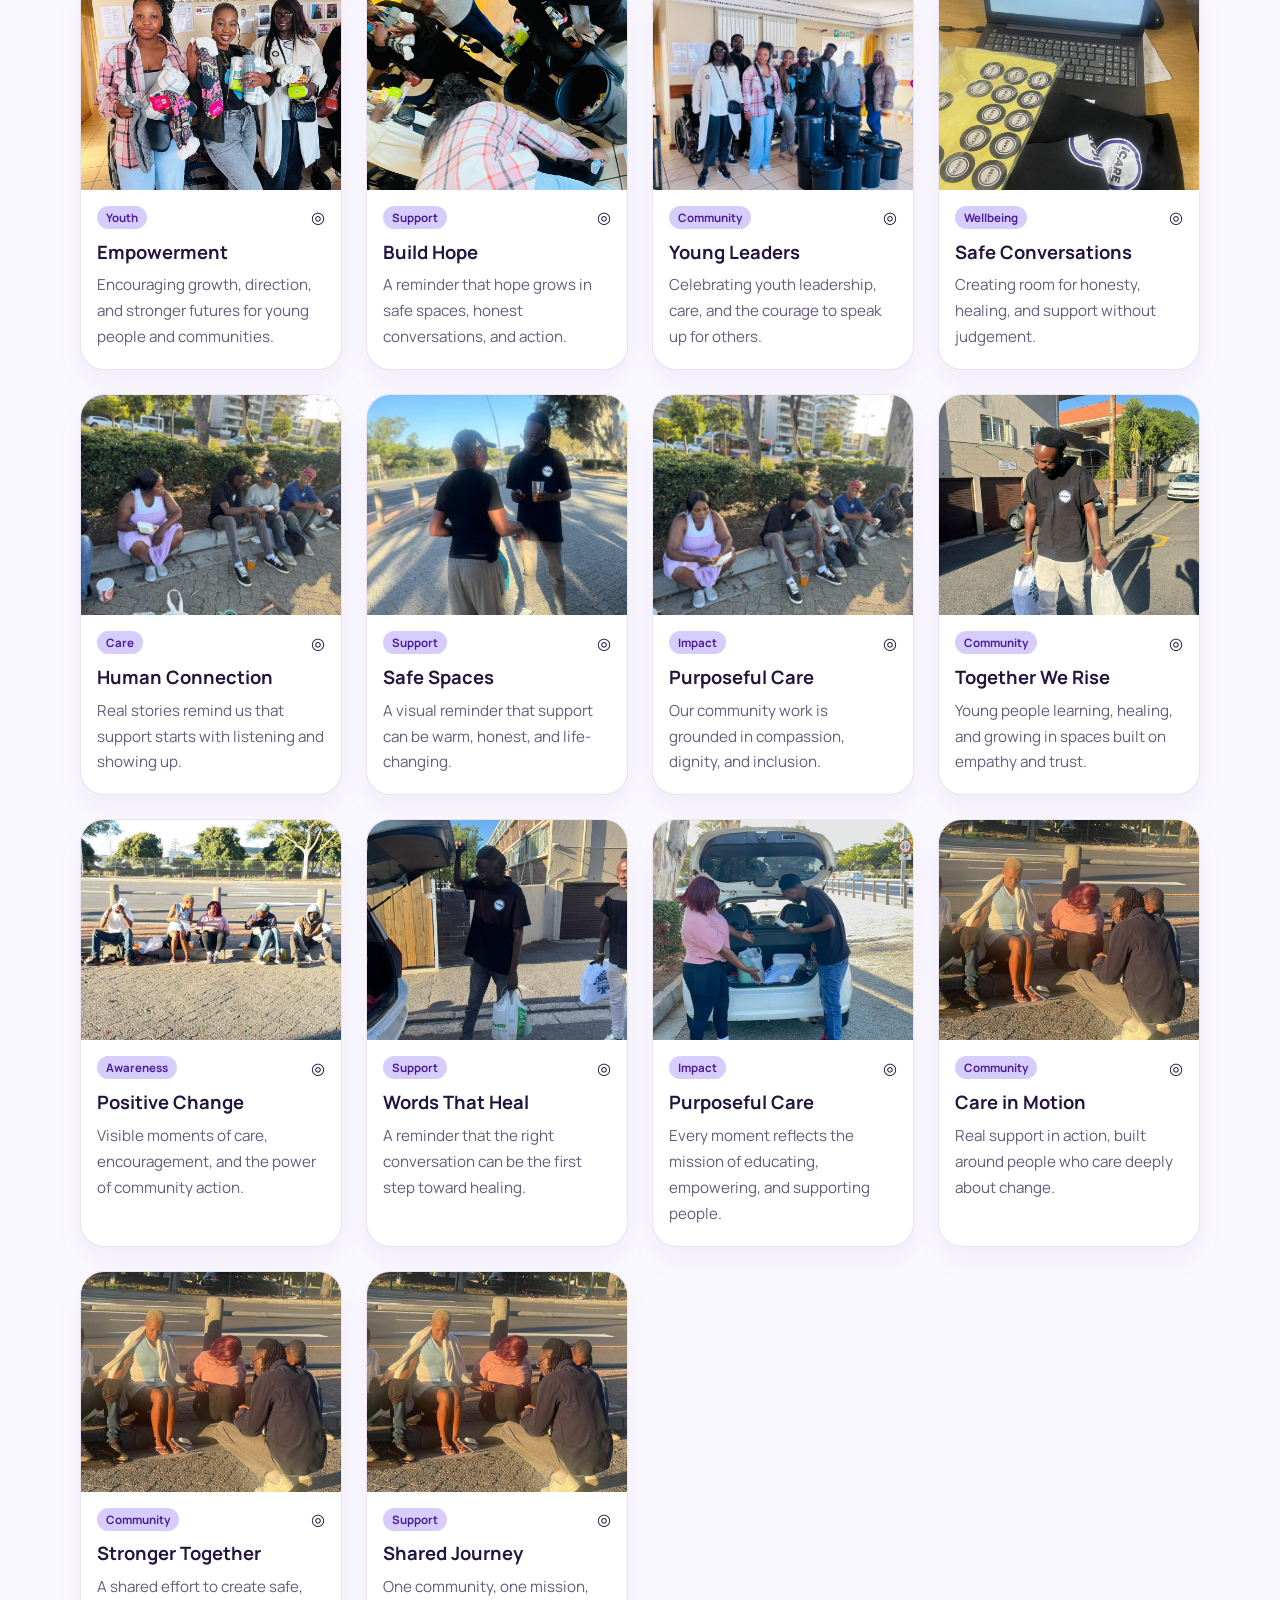
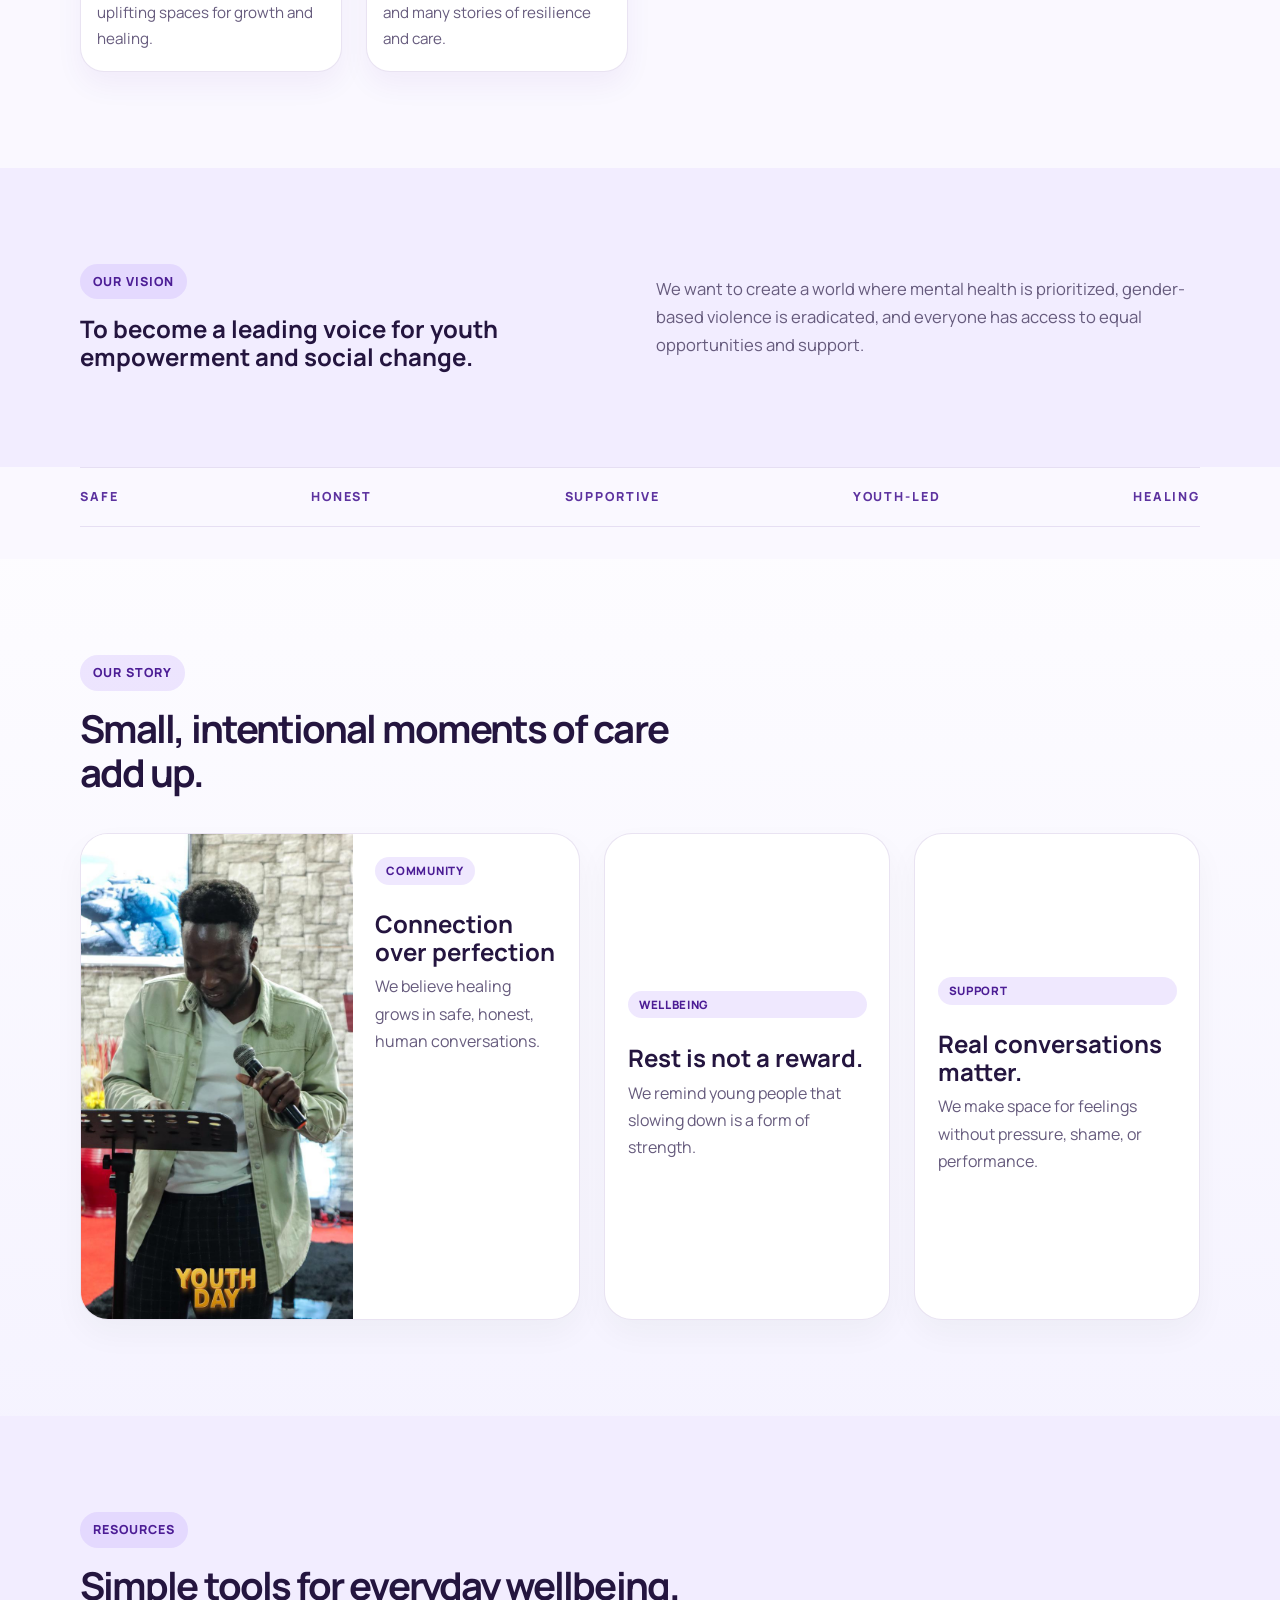
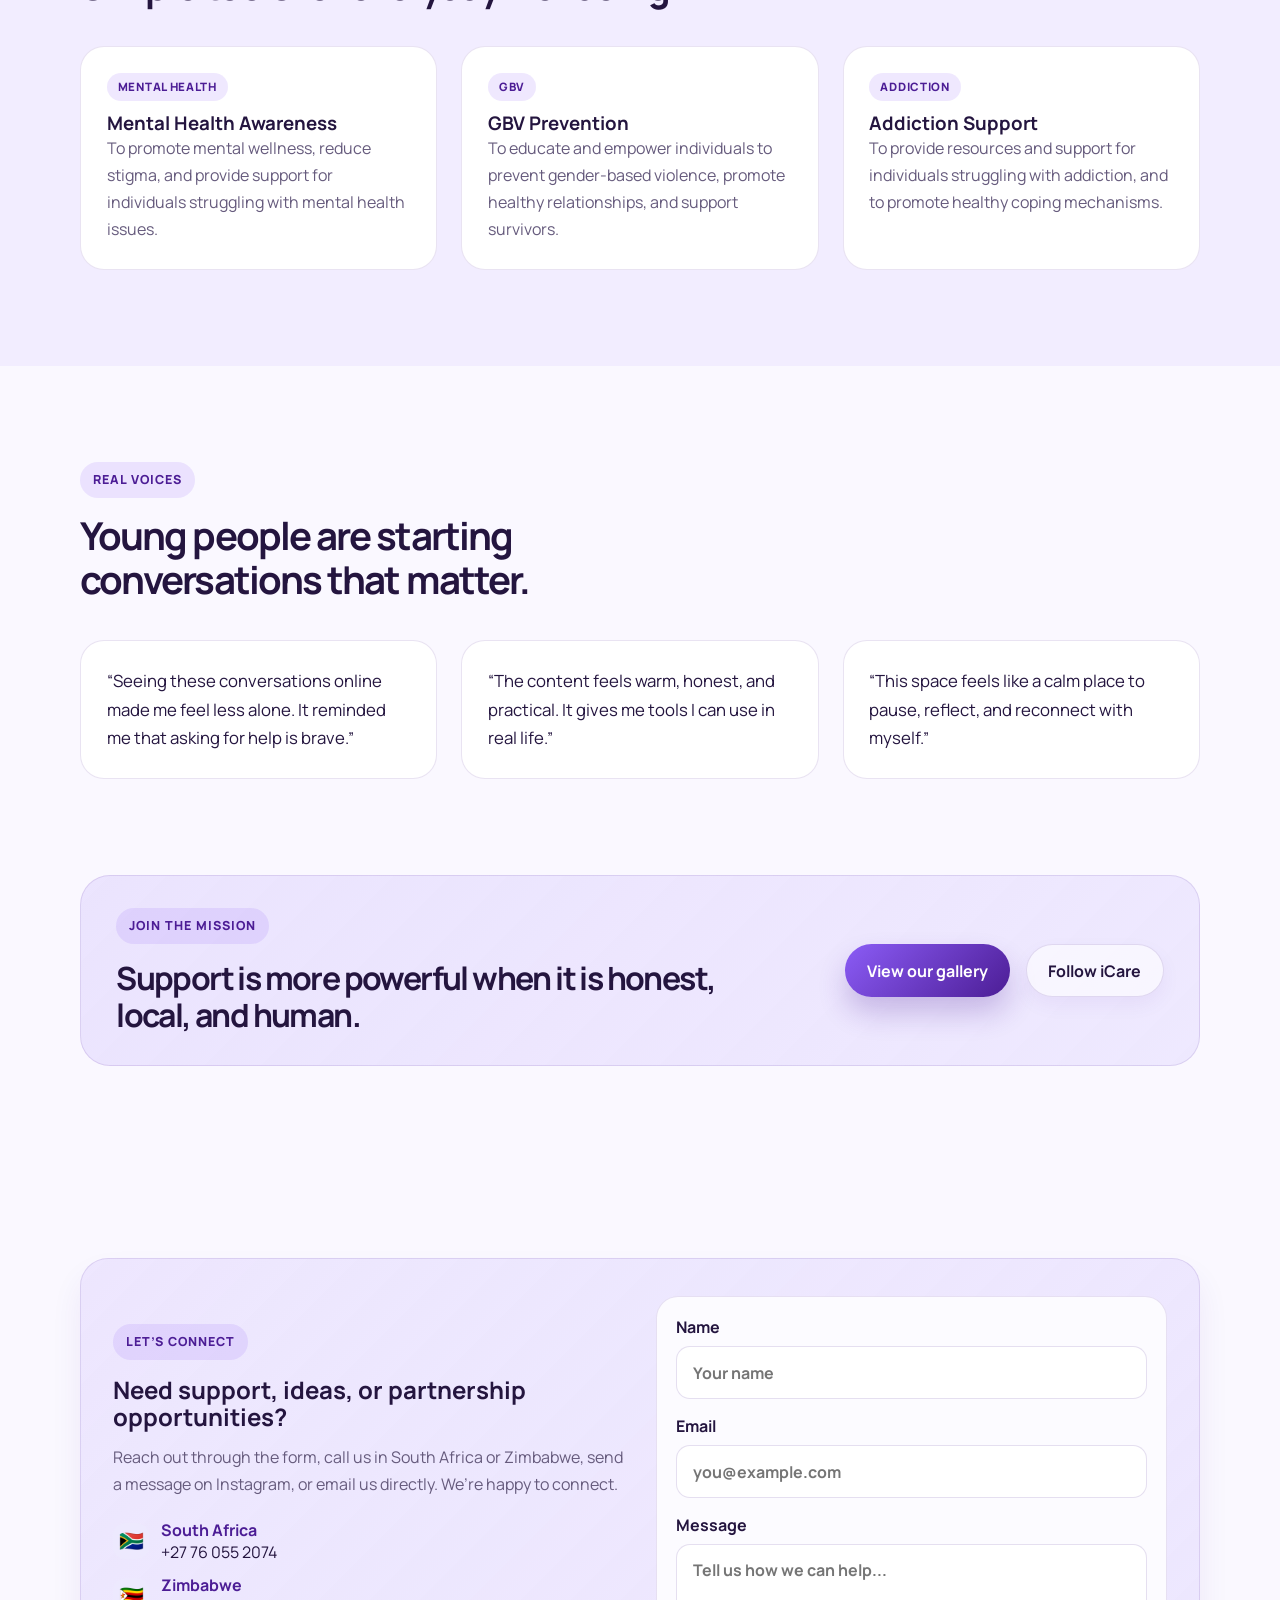
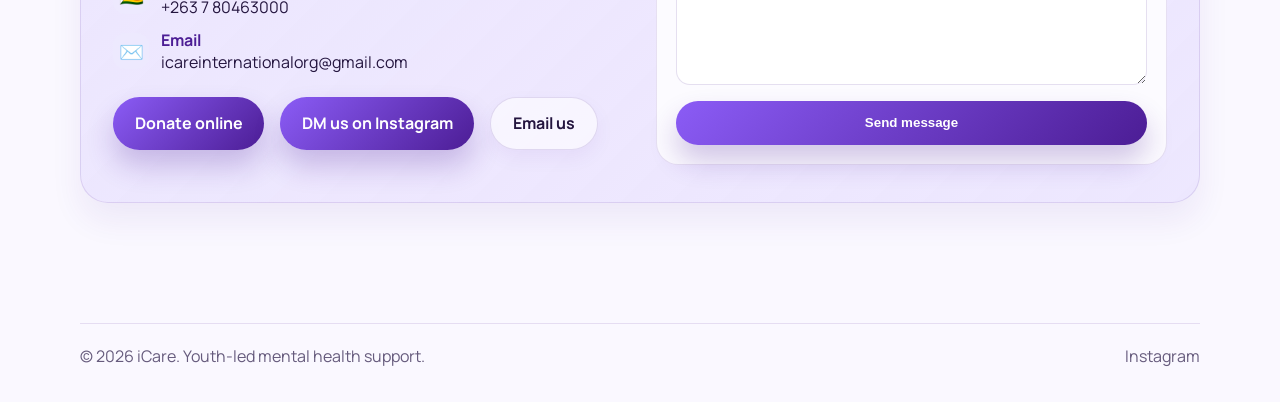
==== commit c64ad50b: "Remove white background from iCare logo Co-authored-by: Copilot App <223556219+Copilot@users.noreply" ====
--- a/index.html
+++ b/index.html
@@ -20,7 +20,7 @@
     <header class="site-header">
       <div class="container nav-wrap">
         <a href="#top" class="brand" aria-label="iCare home">
-          <img src="icare-logo.jpeg" alt="iCare logo" class="brand-logo" />
+          <img src="icare-logo.png" alt="iCare logo" class="brand-logo" />
         </a>
         <nav class="main-nav" id="main-nav" aria-label="Main navigation">
           <a href="#about">About</a>
@@ -65,7 +65,7 @@
             <div class="bubble bubble-one"></div>
             <div class="bubble bubble-two"></div>
             <div class="card card-main profile-card">
-              <img src="icare-logo.jpeg" alt="iCare logo" class="profile-badge" />
+              <img src="icare-logo.png" alt="iCare logo" class="profile-badge" />
               <div class="signal">
                 <span>Mental health awareness</span>
                 <div class="bars">
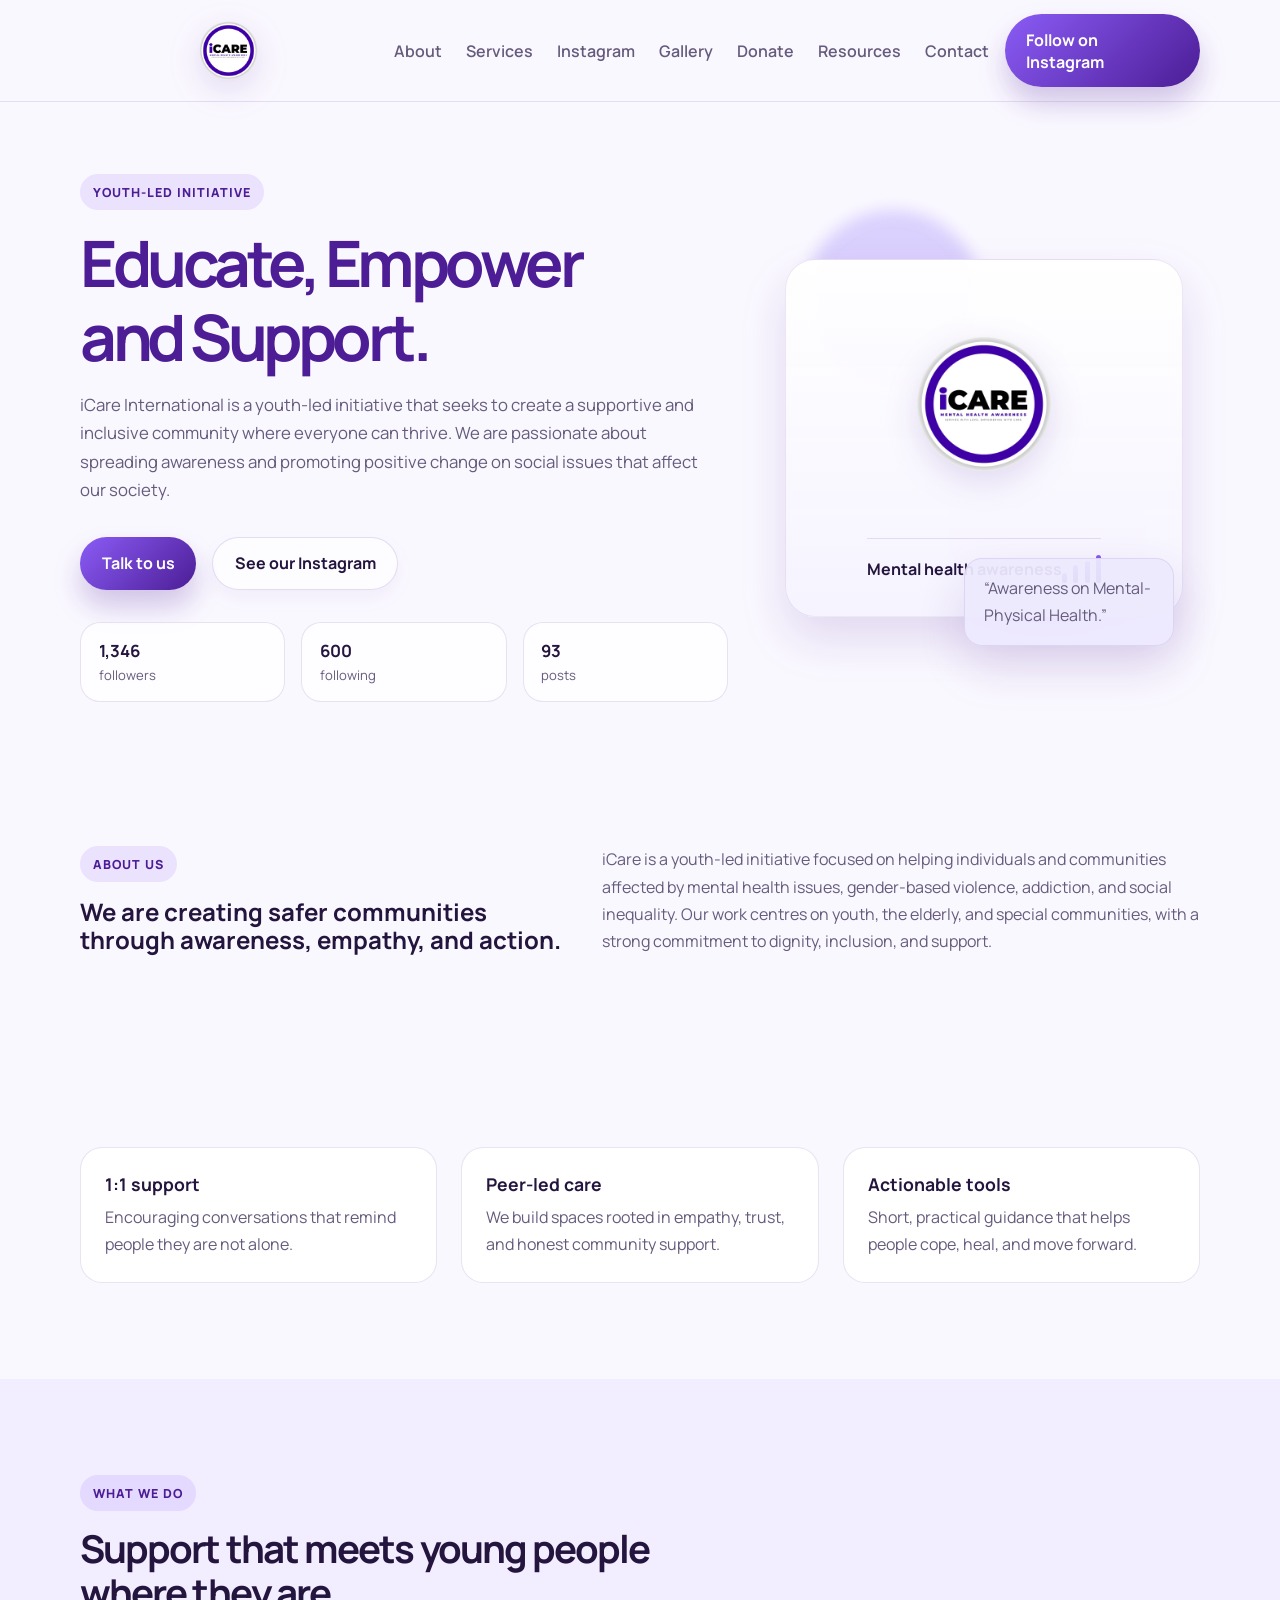
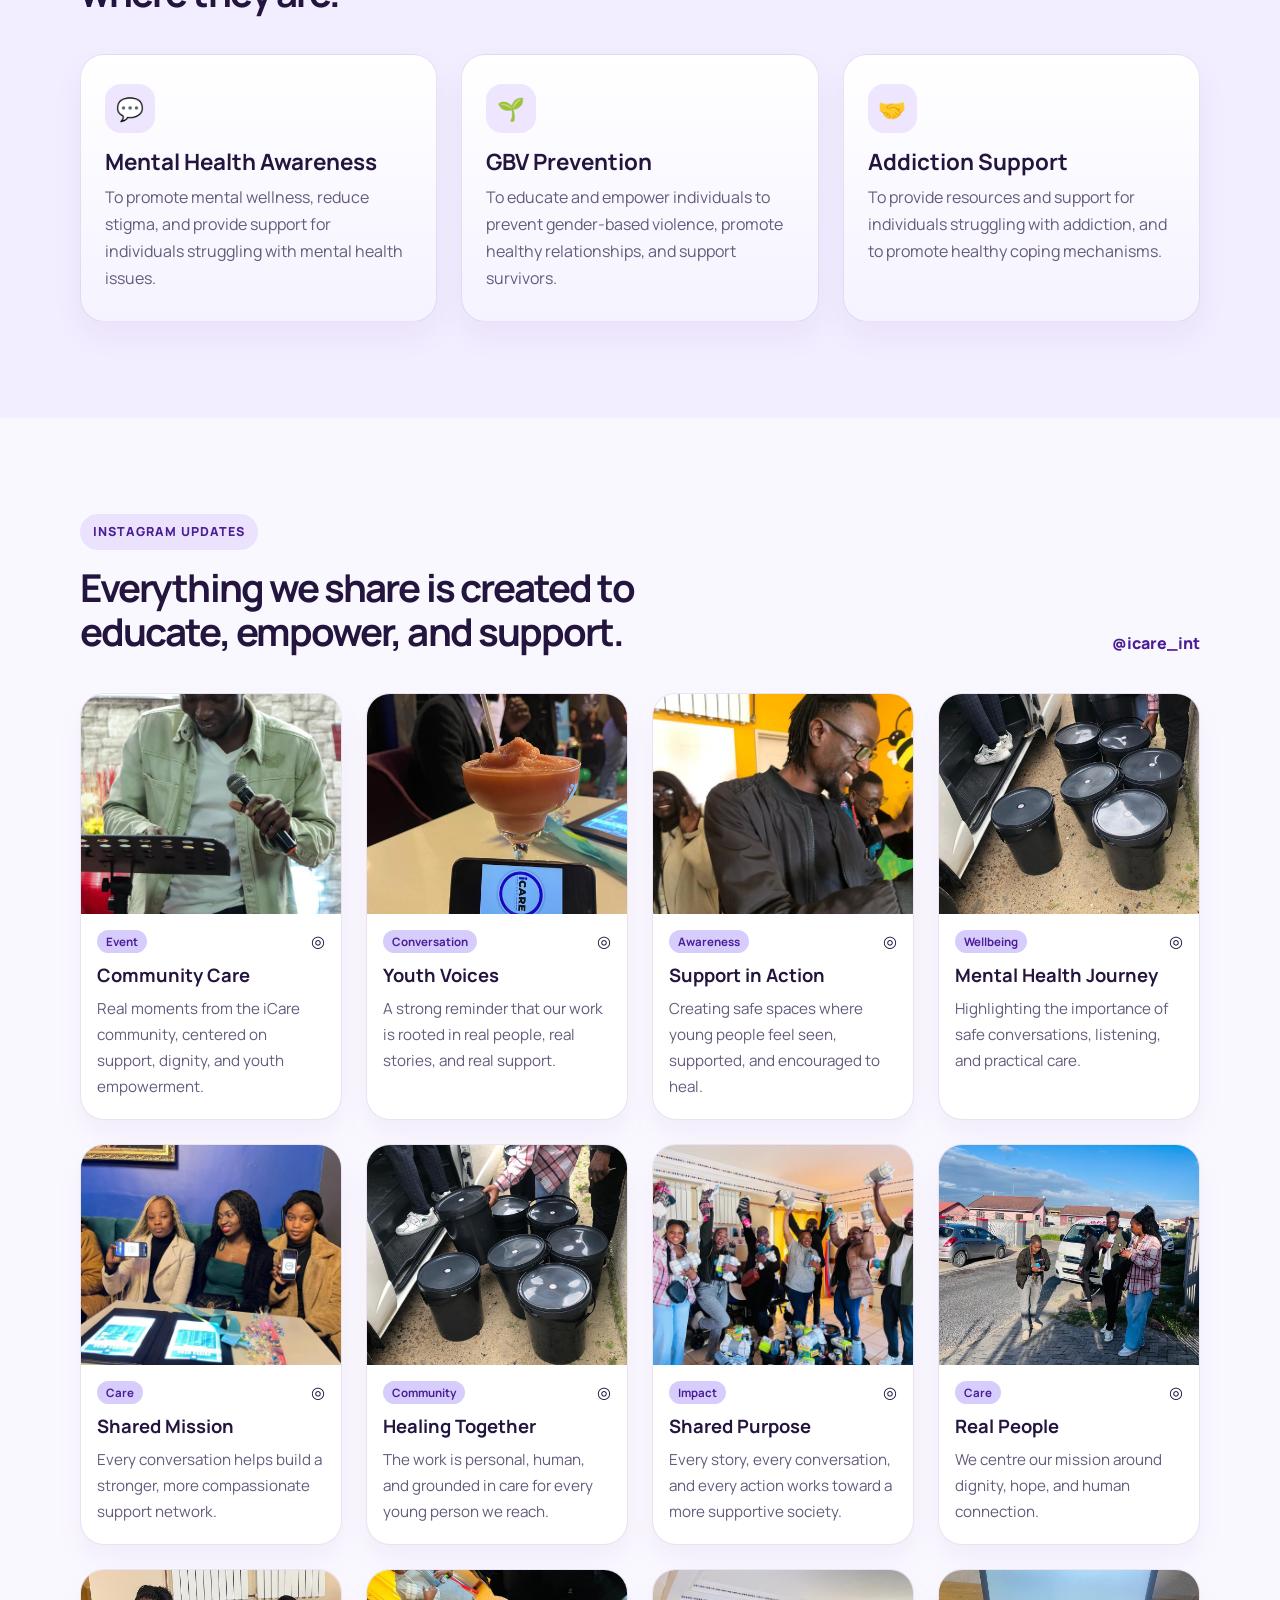
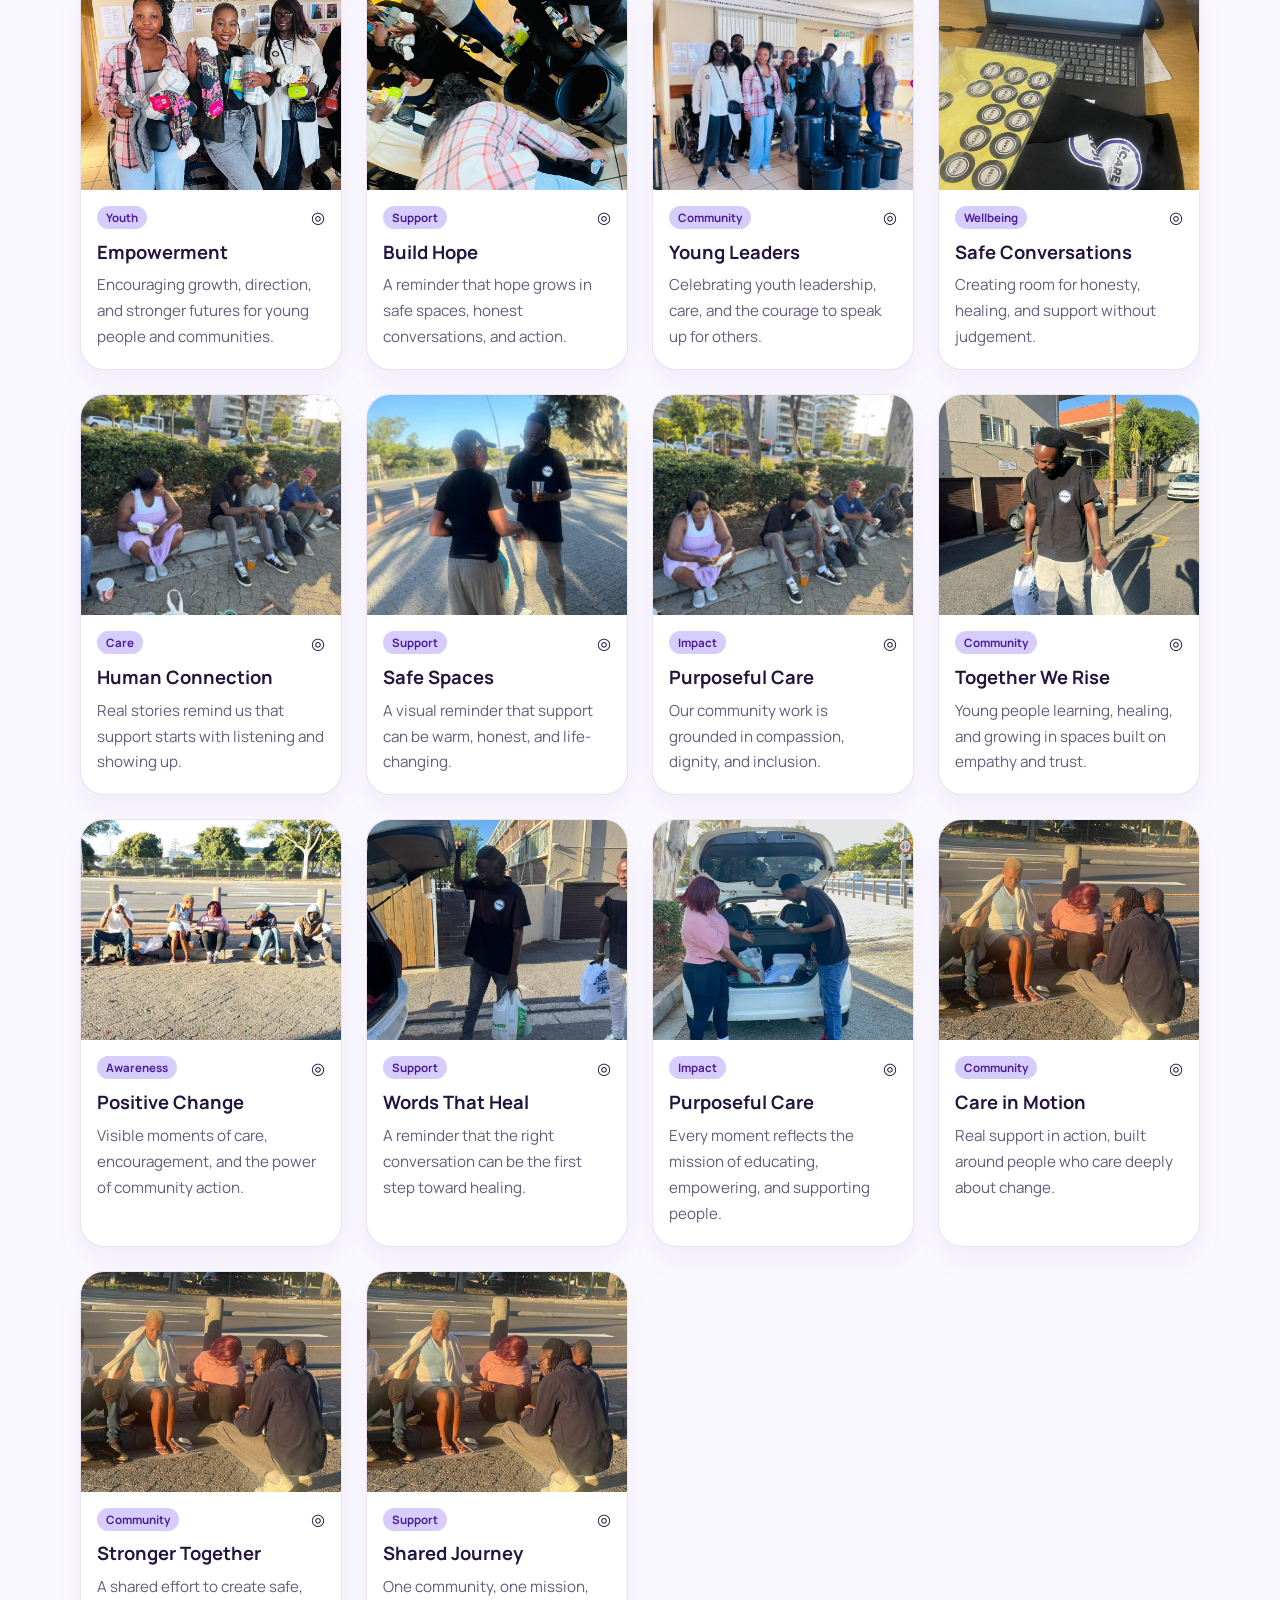
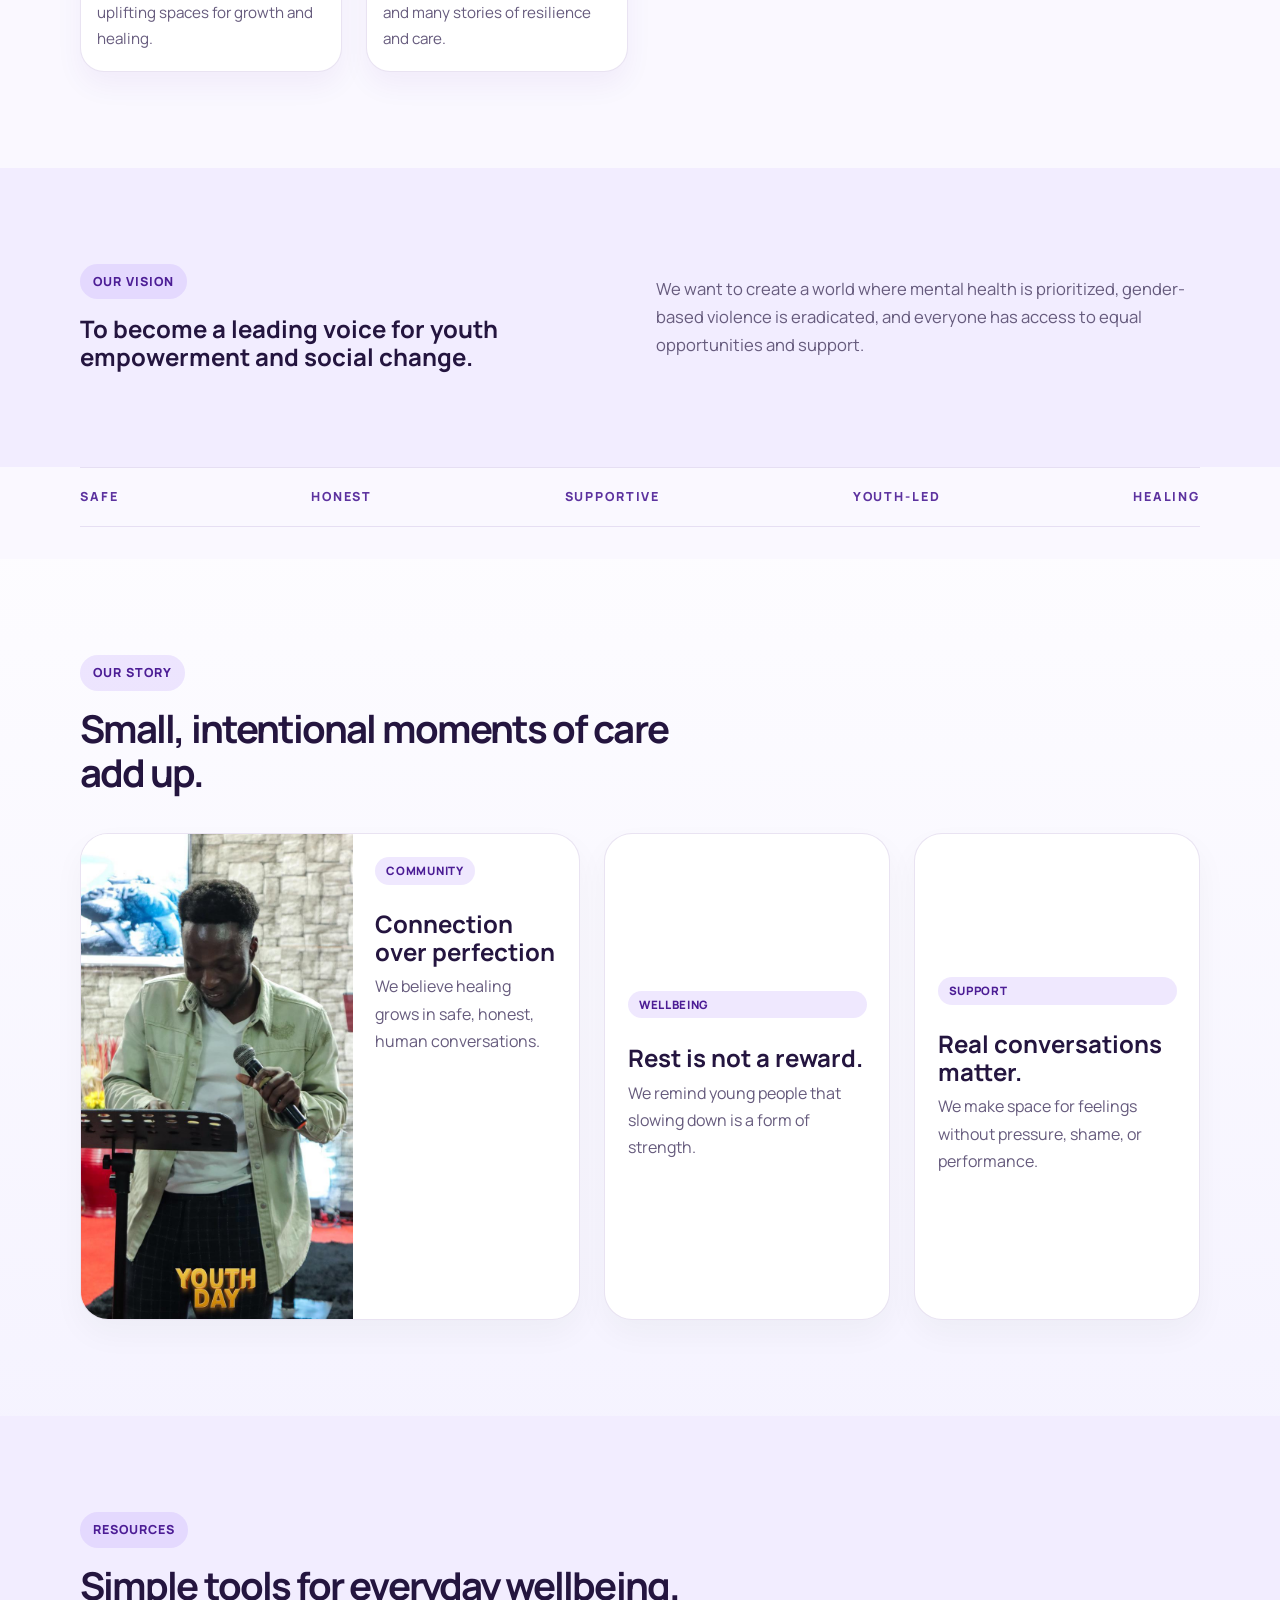
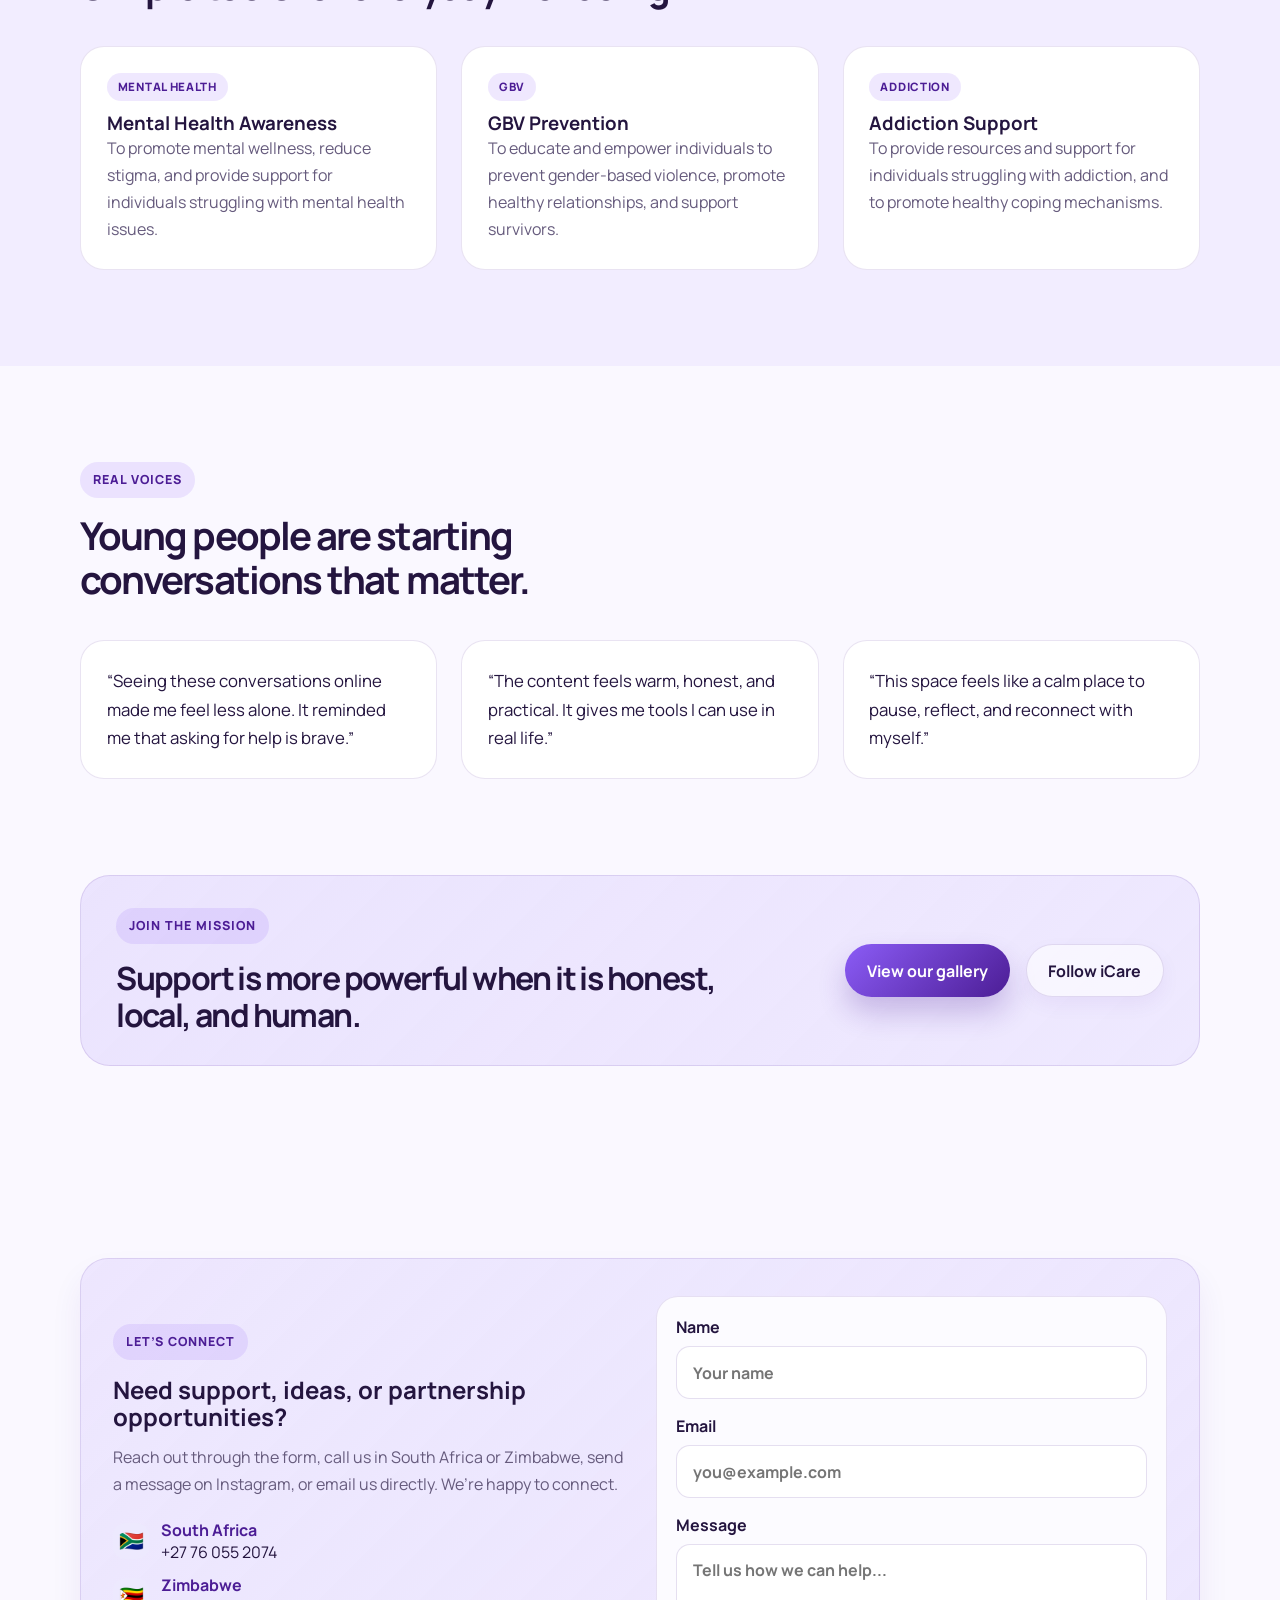
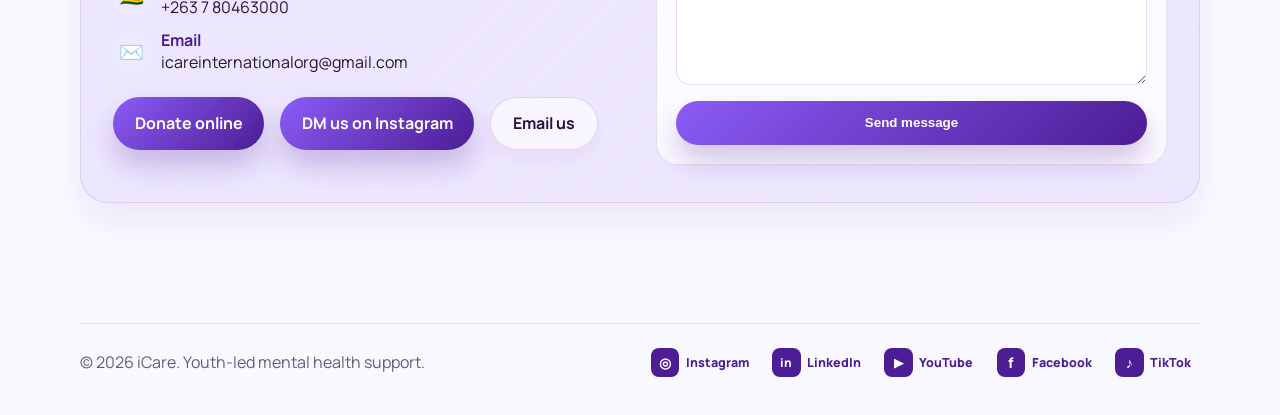
==== commit 3b7d4a5a: "Add iCare social media links Co-authored-by: Copilot App <223556219+Copilot@users.noreply.github.com" ====
--- a/index.html
+++ b/index.html
@@ -311,7 +311,13 @@
     <footer class="site-footer">
       <div class="container footer-wrap">
         <p>© 2026 iCare. Youth-led mental health support.</p>
-        <a href="https://www.instagram.com/icare_int?stkn=cmU0aDU4Ynk5eHl6&utm_source=qr" target="_blank" rel="noreferrer">Instagram</a>
+        <nav class="social-links" aria-label="Social media links">
+          <a href="https://www.instagram.com/icare_int?stkn=cmU0aDU4Ynk5eHl6&utm_source=qr" target="_blank" rel="noreferrer" aria-label="Instagram"><span aria-hidden="true">◎</span><span class="social-label">Instagram</span></a>
+          <a href="https://www.linkedin.com/company/icare-int" target="_blank" rel="noreferrer" aria-label="LinkedIn"><span aria-hidden="true">in</span><span class="social-label">LinkedIn</span></a>
+          <a href="https://www.youtube.com/@icare_official?si=yMkp_gHvwrRoBAPz" target="_blank" rel="noreferrer" aria-label="YouTube"><span aria-hidden="true">▶</span><span class="social-label">YouTube</span></a>
+          <a href="https://www.facebook.com/share/16DWoBZmup" target="_blank" rel="noreferrer" aria-label="Facebook"><span aria-hidden="true">f</span><span class="social-label">Facebook</span></a>
+          <a href="https://www.tiktok.com/@icareinternational?_t=ZM-8w1FeyiGlGg&amp;_r=1" target="_blank" rel="noreferrer" aria-label="TikTok"><span aria-hidden="true">♪</span><span class="social-label">TikTok</span></a>
+        </nav>
       </div>
     </footer>
 
--- a/styles.css
+++ b/styles.css
@@ -912,6 +912,49 @@
   gap: 1rem;
   border-top: 1px solid var(--line);
   padding-top: 1.2rem;
+}
+
+.social-links {
+  display: flex;
+  align-items: center;
+  justify-content: flex-end;
+  flex-wrap: wrap;
+  gap: 0.55rem;
+}
+
+.social-links a {
+  display: inline-flex;
+  align-items: center;
+  gap: 0.4rem;
+  padding: 0.35rem 0.55rem 0.35rem 0.35rem;
+  border-radius: 999px;
+  color: var(--primary-deep);
+  font-size: 0.78rem;
+  font-weight: 800;
+  transition: background 0.2s ease, transform 0.2s ease;
+}
+
+.social-links a:hover,
+.social-links a:focus-visible {
+  background: var(--highlight);
+  transform: translateY(-1px);
+}
+
+.social-links a > span:first-child {
+  display: inline-grid;
+  place-items: center;
+  width: 1.8rem;
+  height: 1.8rem;
+  border-radius: 8px;
+  background: var(--primary-deep);
+  color: white;
+  font-size: 0.9rem;
+  line-height: 1;
+}
+
+.social-links a:nth-child(2) > span:first-child,
+.social-links a:nth-child(3) > span:first-child {
+  font-size: 0.75rem;
 }
 
 @media (max-width: 900px) {
@@ -1003,4 +1046,8 @@
     flex-direction: column;
     align-items: flex-start;
   }
-}
+
+  .social-links {
+    justify-content: flex-start;
+  }
+}
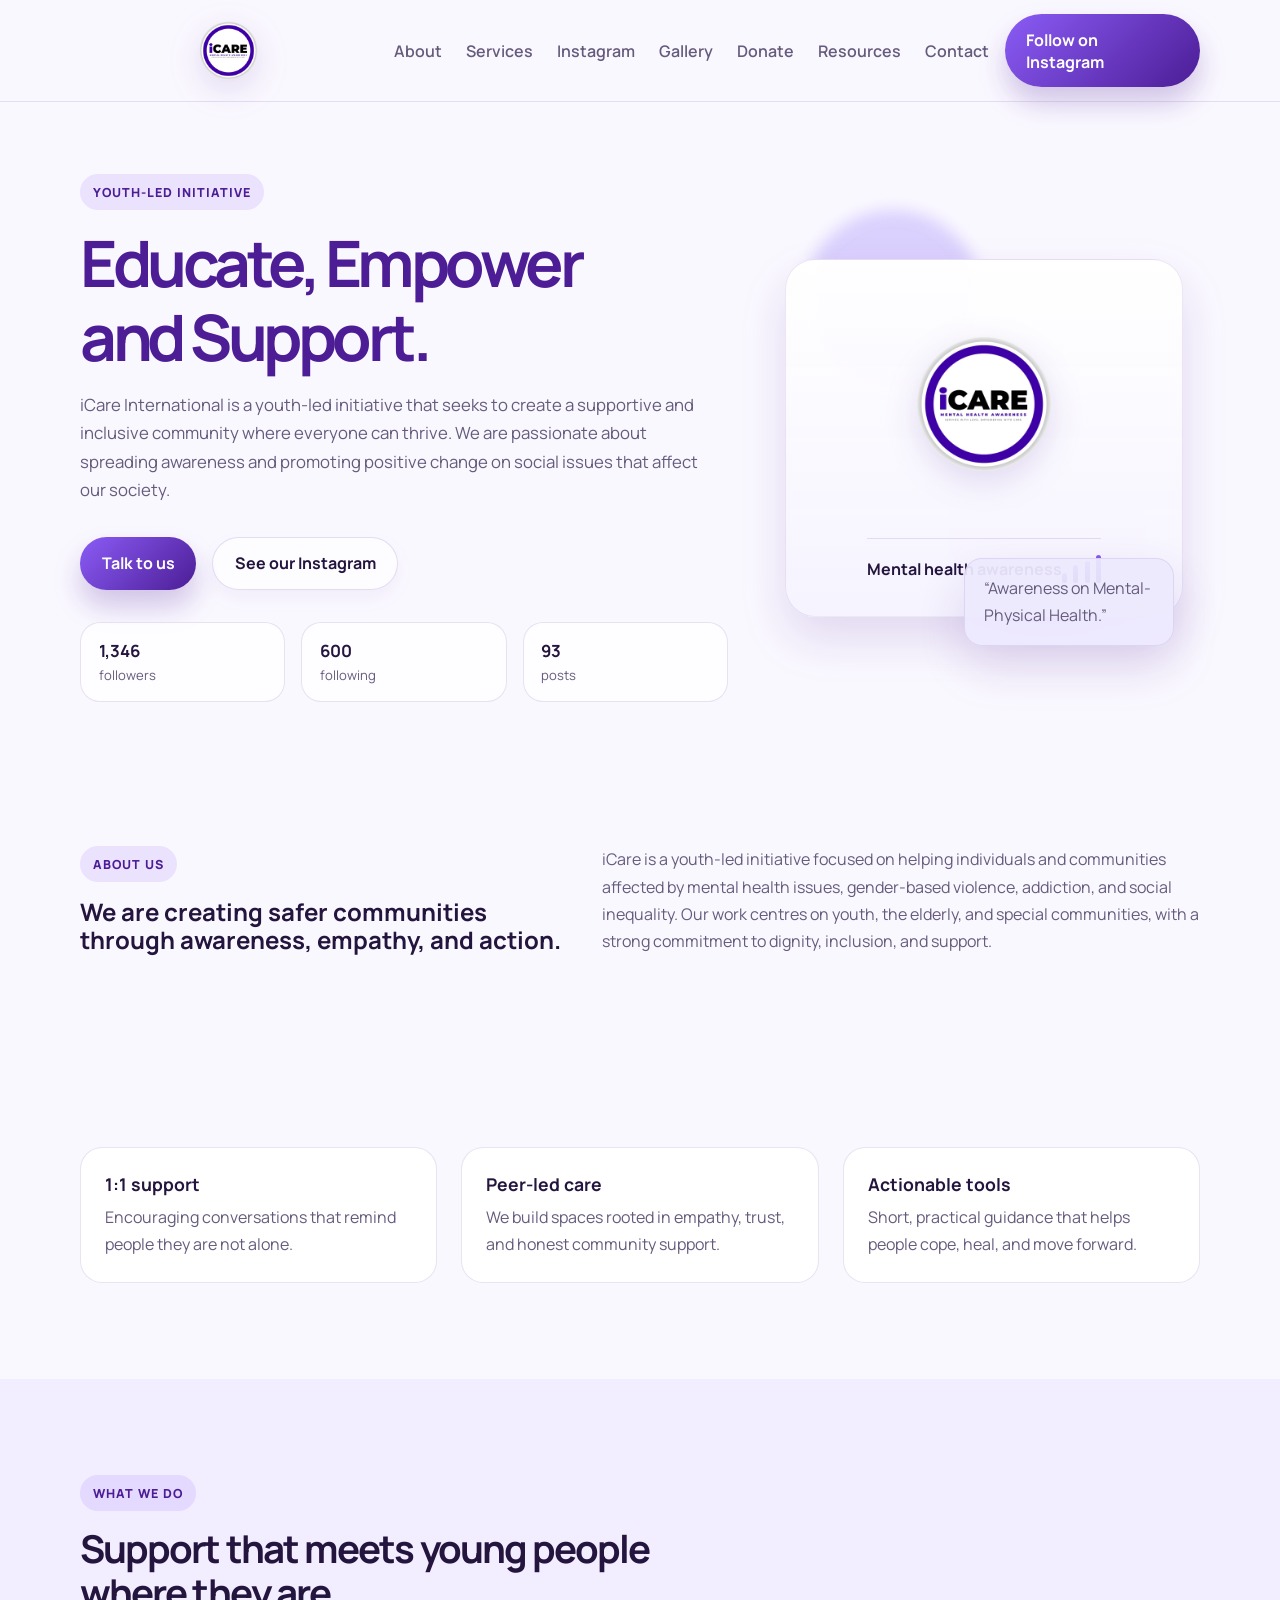
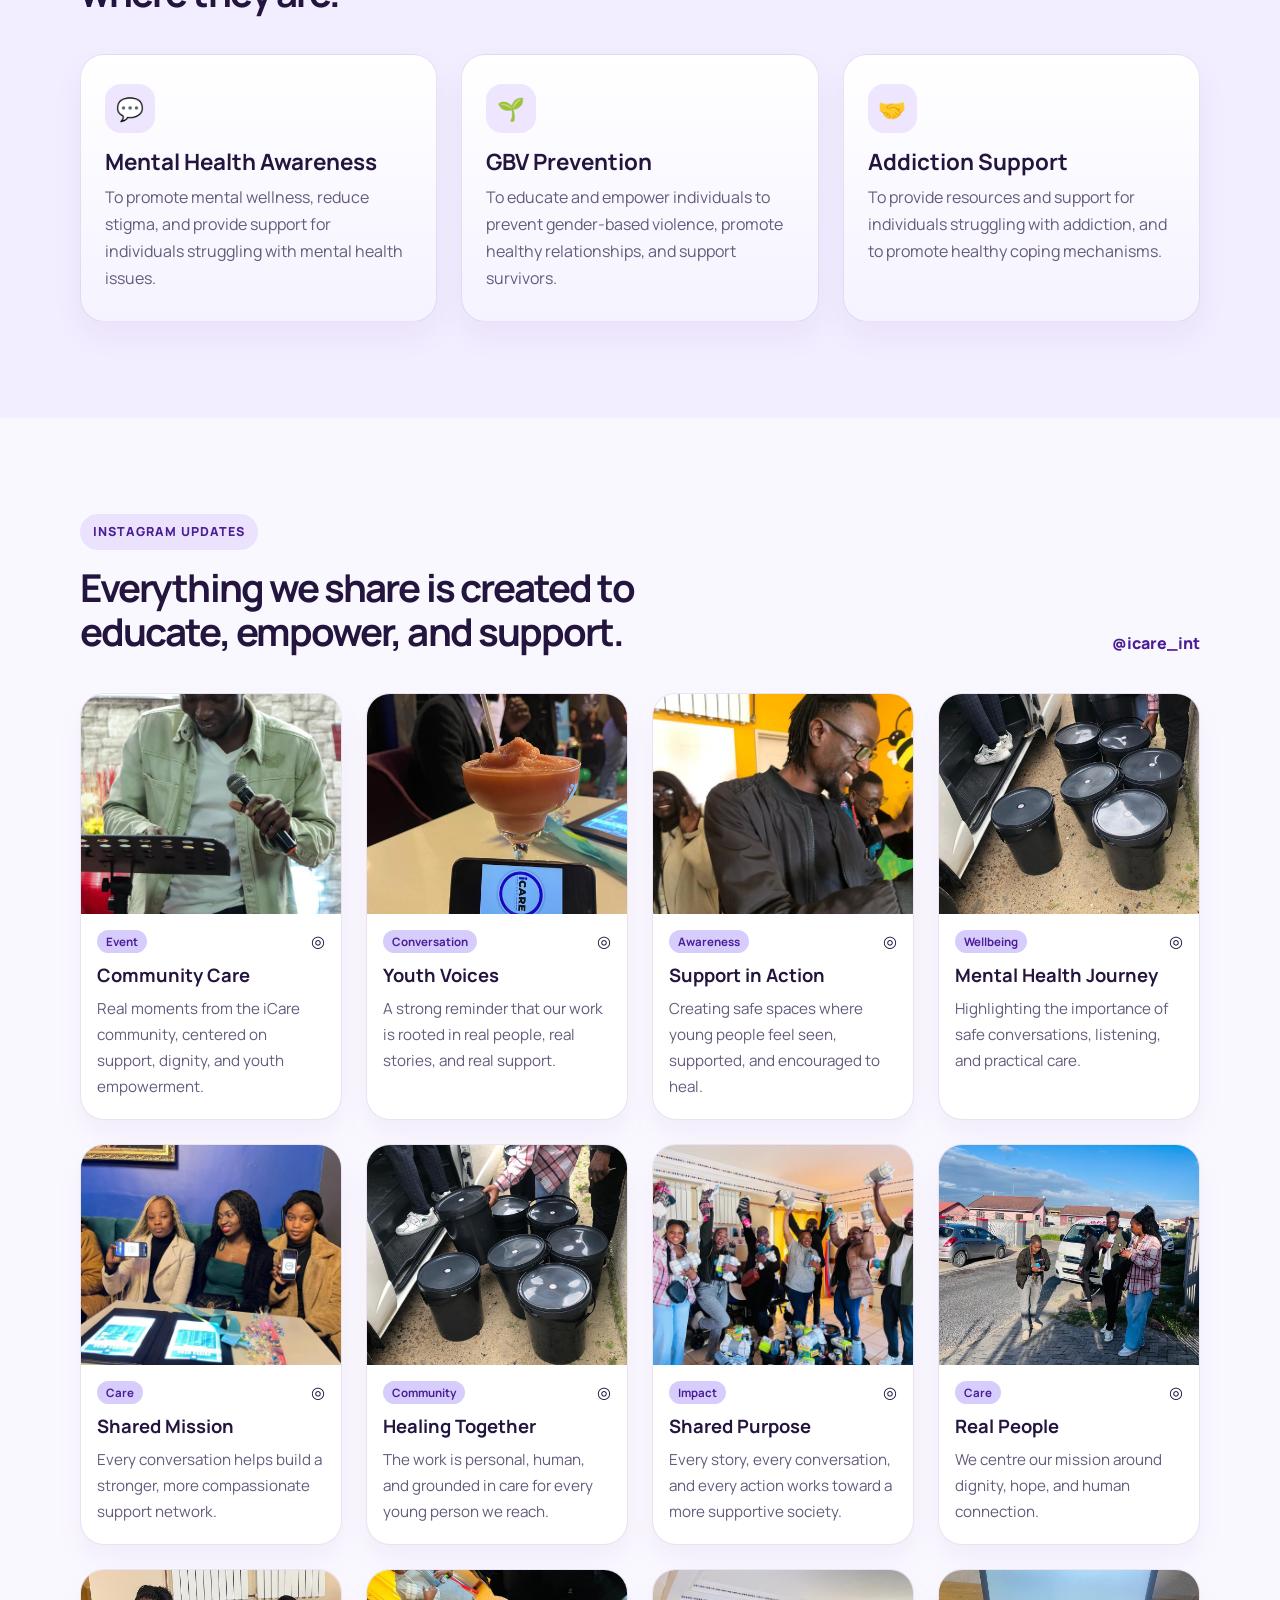
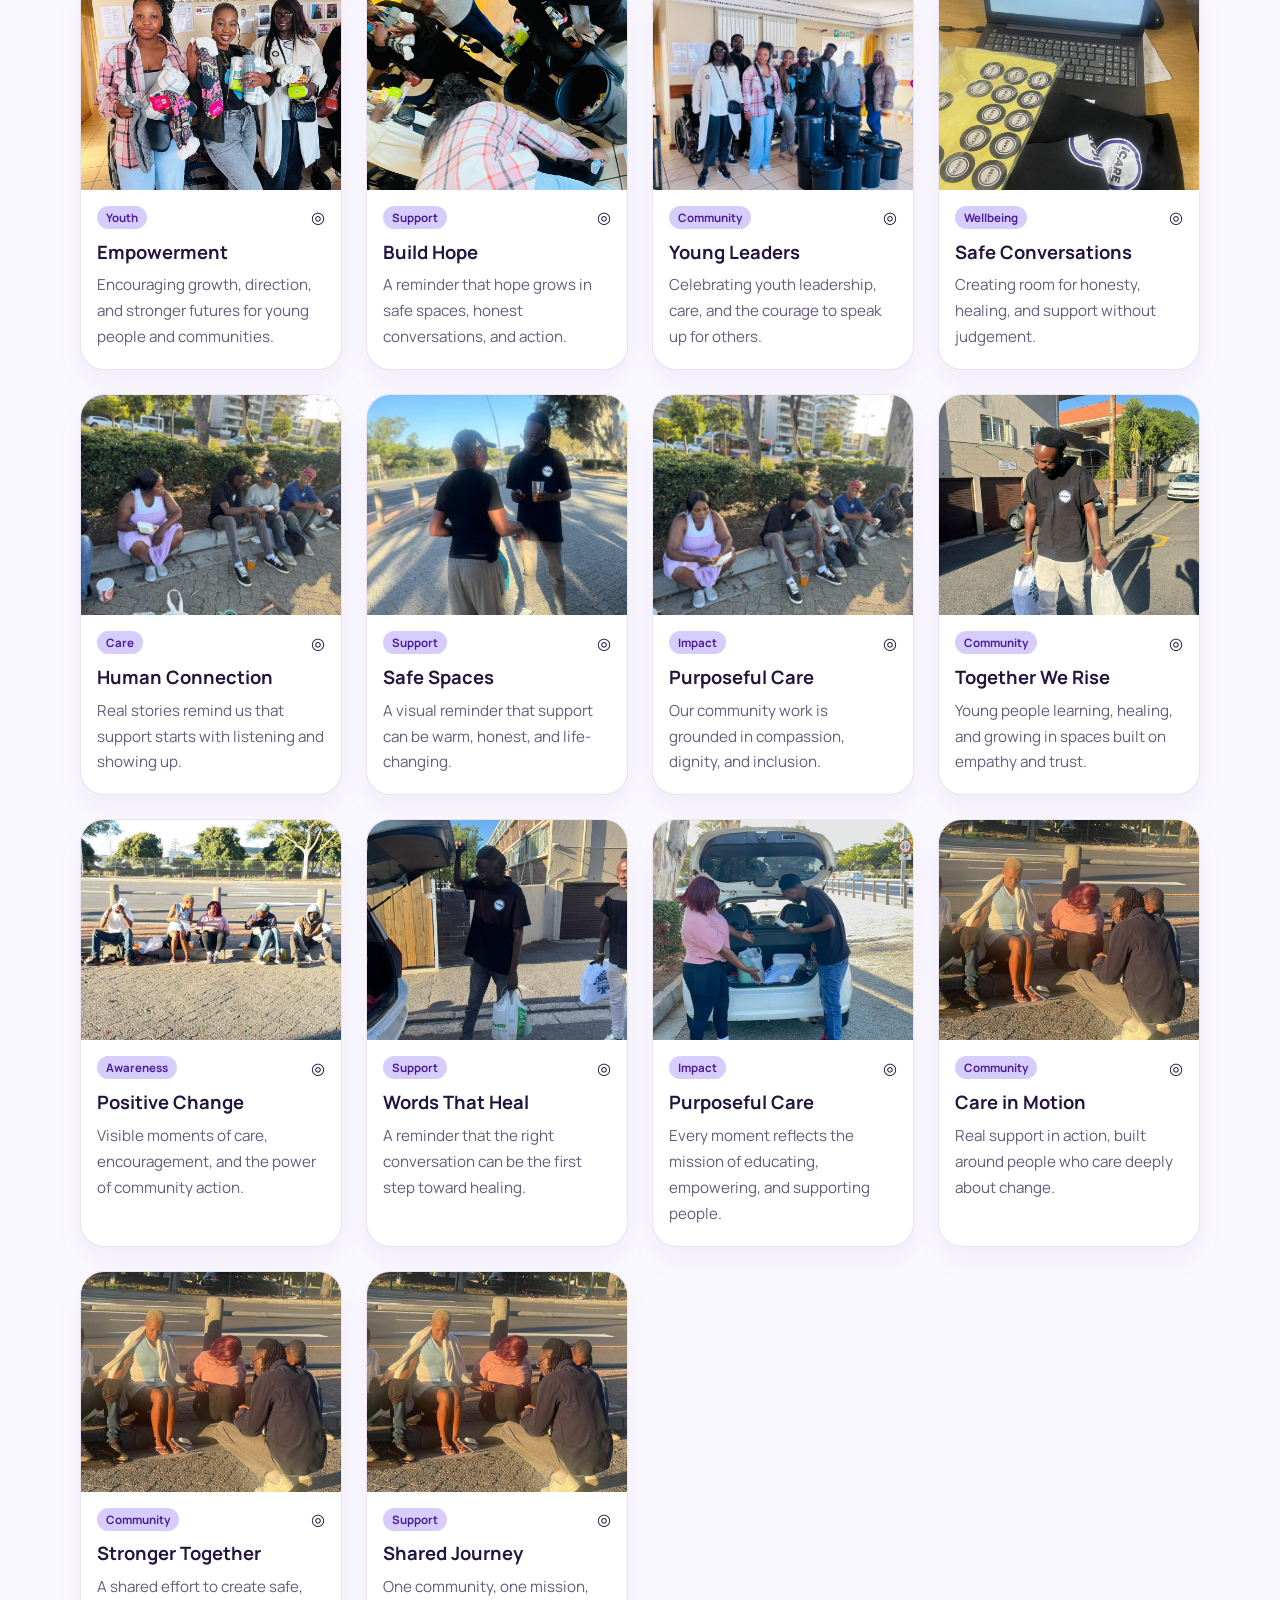
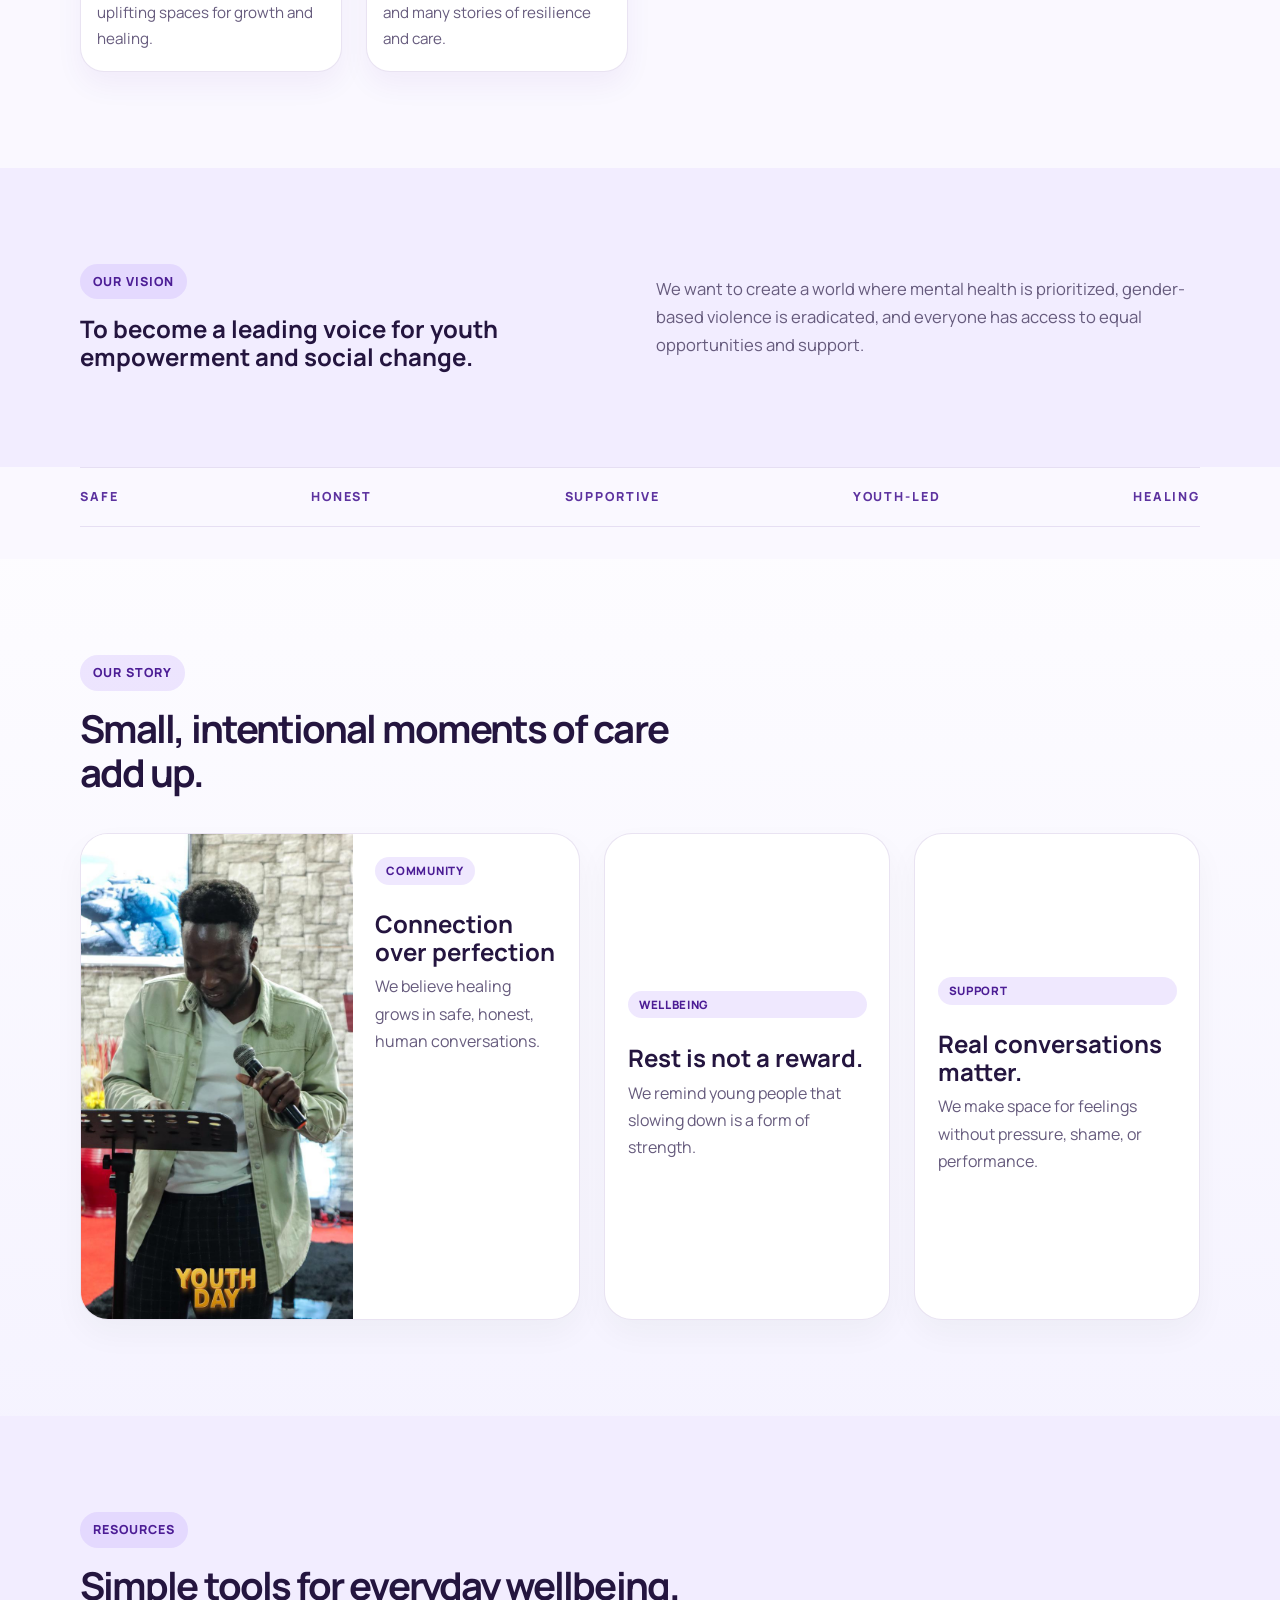
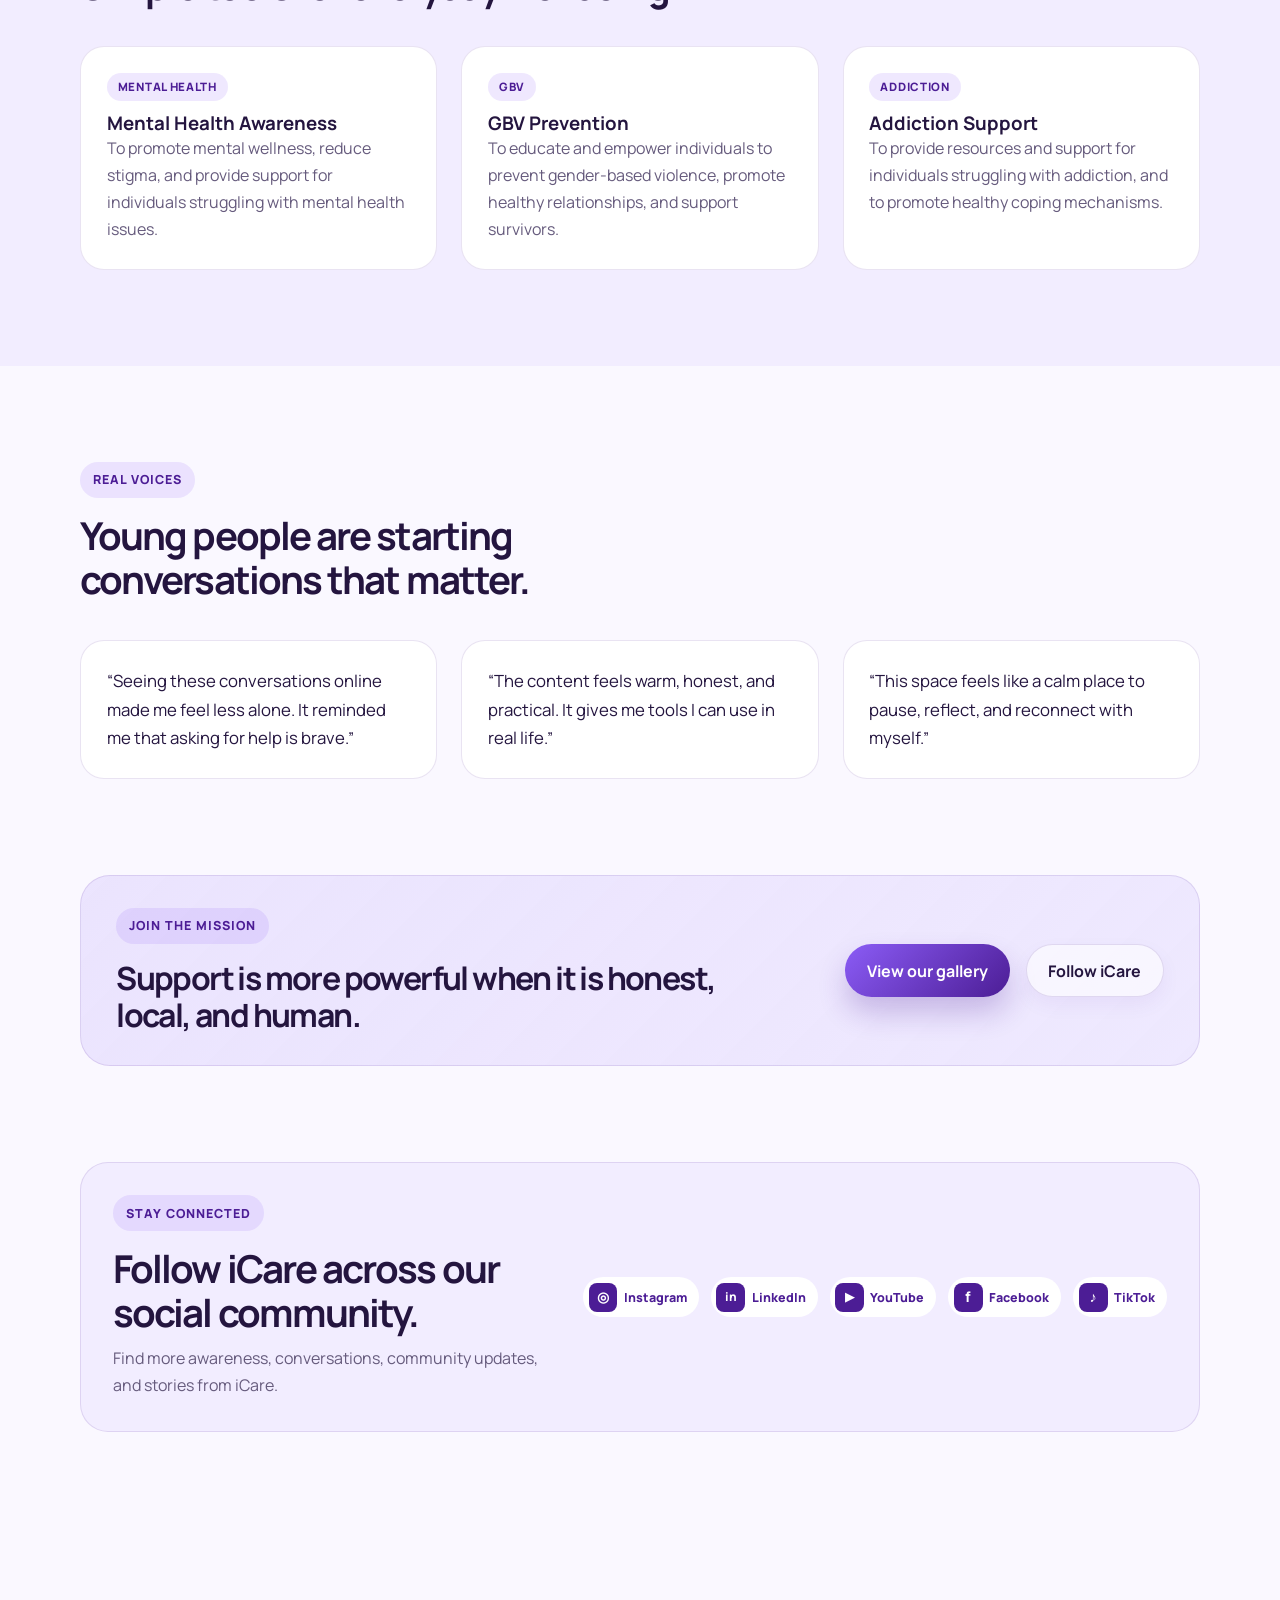
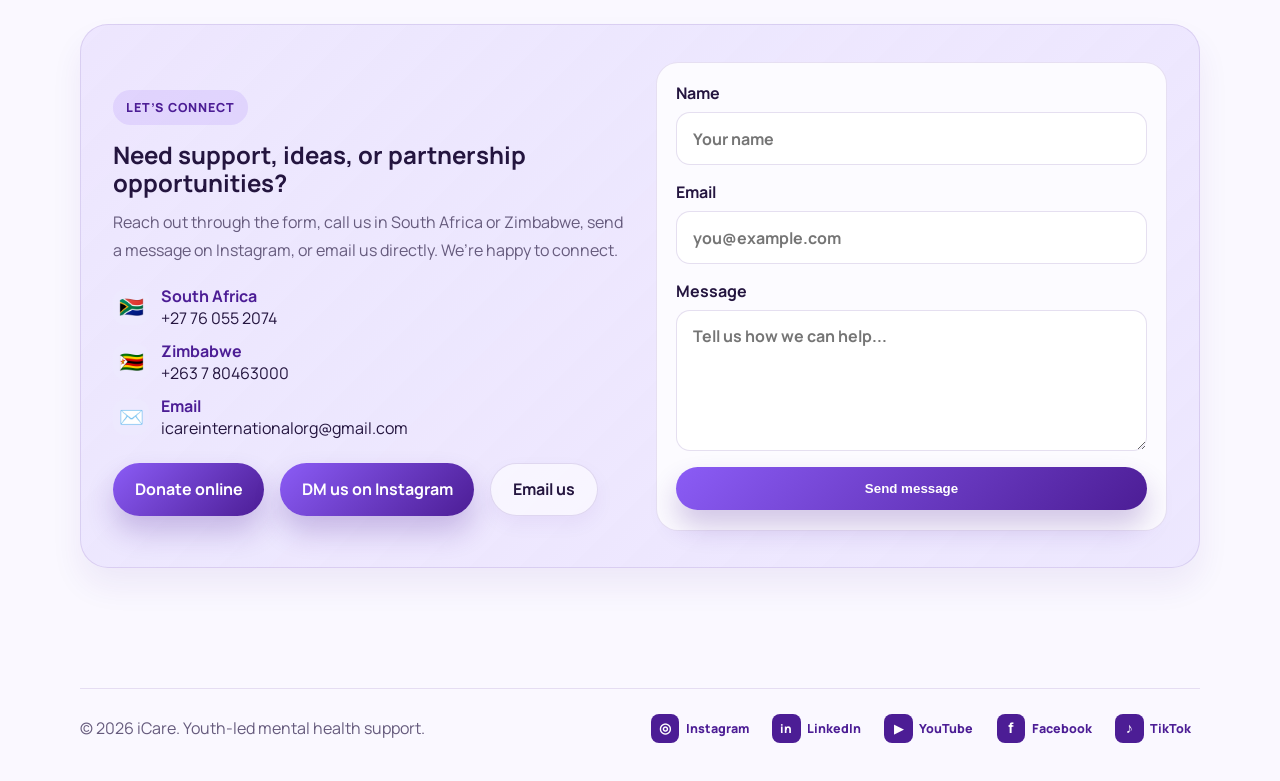
==== commit 5be2b1c0: "Make social links visible on homepage Co-authored-by: Copilot App <223556219+Copilot@users.noreply.g" ====
--- a/index.html
+++ b/index.html
@@ -269,6 +269,23 @@
         </div>
       </section>
 
+      <section class="section social-section">
+        <div class="container social-panel">
+          <div>
+            <p class="eyebrow">Stay connected</p>
+            <h2>Follow iCare across our social community.</h2>
+            <p>Find more awareness, conversations, community updates, and stories from iCare.</p>
+          </div>
+          <nav class="social-links social-links-large" aria-label="iCare social media links">
+            <a href="https://www.instagram.com/icare_int?stkn=cmU0aDU4Ynk5eHl6&utm_source=qr" target="_blank" rel="noreferrer" aria-label="Instagram"><span aria-hidden="true">◎</span><span class="social-label">Instagram</span></a>
+            <a href="https://www.linkedin.com/company/icare-int" target="_blank" rel="noreferrer" aria-label="LinkedIn"><span aria-hidden="true">in</span><span class="social-label">LinkedIn</span></a>
+            <a href="https://www.youtube.com/@icare_official?si=yMkp_gHvwrRoBAPz" target="_blank" rel="noreferrer" aria-label="YouTube"><span aria-hidden="true">▶</span><span class="social-label">YouTube</span></a>
+            <a href="https://www.facebook.com/share/16DWoBZmup" target="_blank" rel="noreferrer" aria-label="Facebook"><span aria-hidden="true">f</span><span class="social-label">Facebook</span></a>
+            <a href="https://www.tiktok.com/@icareinternational?_t=ZM-8w1FeyiGlGg&amp;_r=1" target="_blank" rel="noreferrer" aria-label="TikTok"><span aria-hidden="true">♪</span><span class="social-label">TikTok</span></a>
+          </nav>
+        </div>
+      </section>
+
       <section id="contact" class="section contact-section">
         <div class="container contact-box contact-layout">
           <div class="contact-copy">
--- a/styles.css
+++ b/styles.css
@@ -955,6 +955,37 @@
 .social-links a:nth-child(2) > span:first-child,
 .social-links a:nth-child(3) > span:first-child {
   font-size: 0.75rem;
+}
+
+.social-section {
+  padding-top: 0;
+}
+
+.social-panel {
+  display: grid;
+  grid-template-columns: 1fr auto;
+  align-items: center;
+  gap: 2rem;
+  padding: 2rem;
+  border-radius: 28px;
+  background: var(--soft);
+  border: 1px solid var(--line);
+}
+
+.social-panel h2 {
+  margin-bottom: 0.6rem;
+  font-size: clamp(1.8rem, 3vw, 2.7rem);
+  letter-spacing: -0.05em;
+}
+
+.social-links-large {
+  justify-content: flex-start;
+  gap: 0.75rem;
+}
+
+.social-links-large a {
+  background: white;
+  padding-right: 0.75rem;
 }
 
 @media (max-width: 900px) {
@@ -972,6 +1003,10 @@
     display: grid;
   }
 
+  .social-panel {
+    grid-template-columns: 1fr;
+  }
+
   .brand-logo {
     width: min(190px, 52vw);
   }
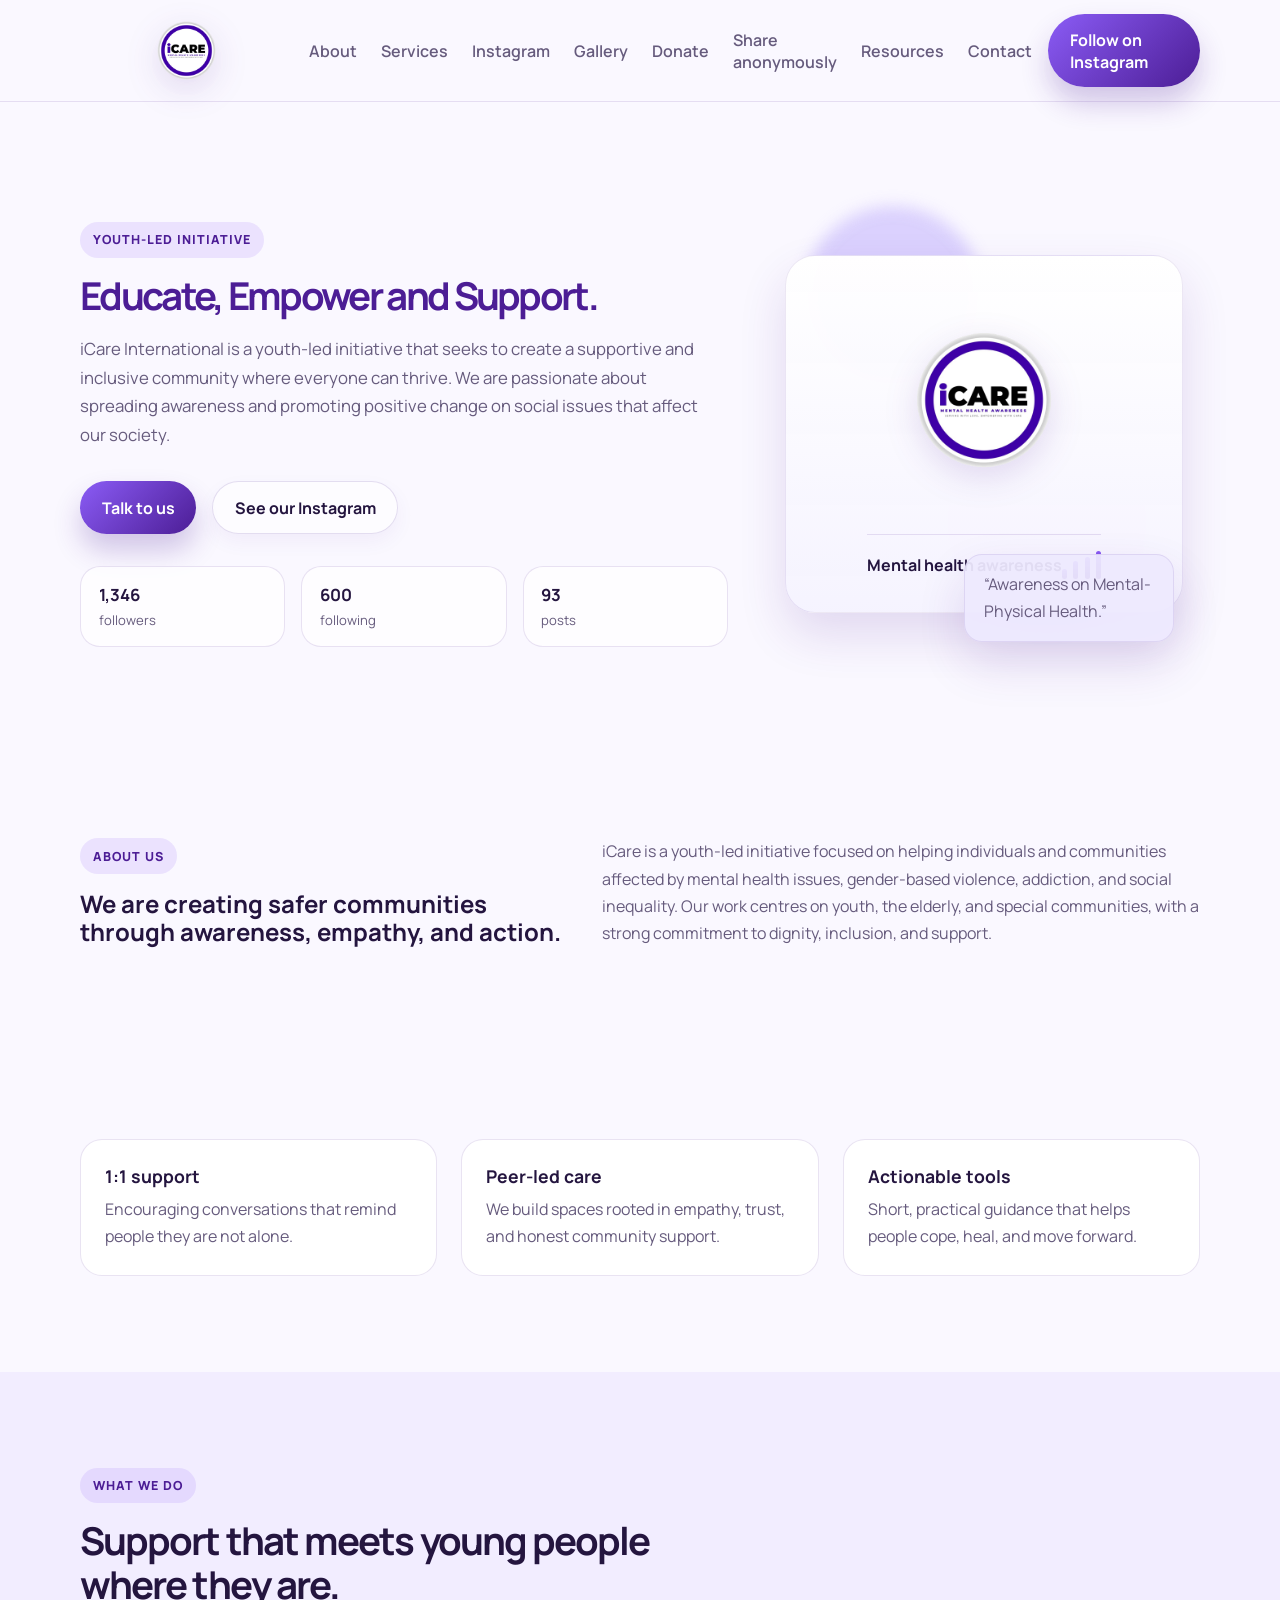
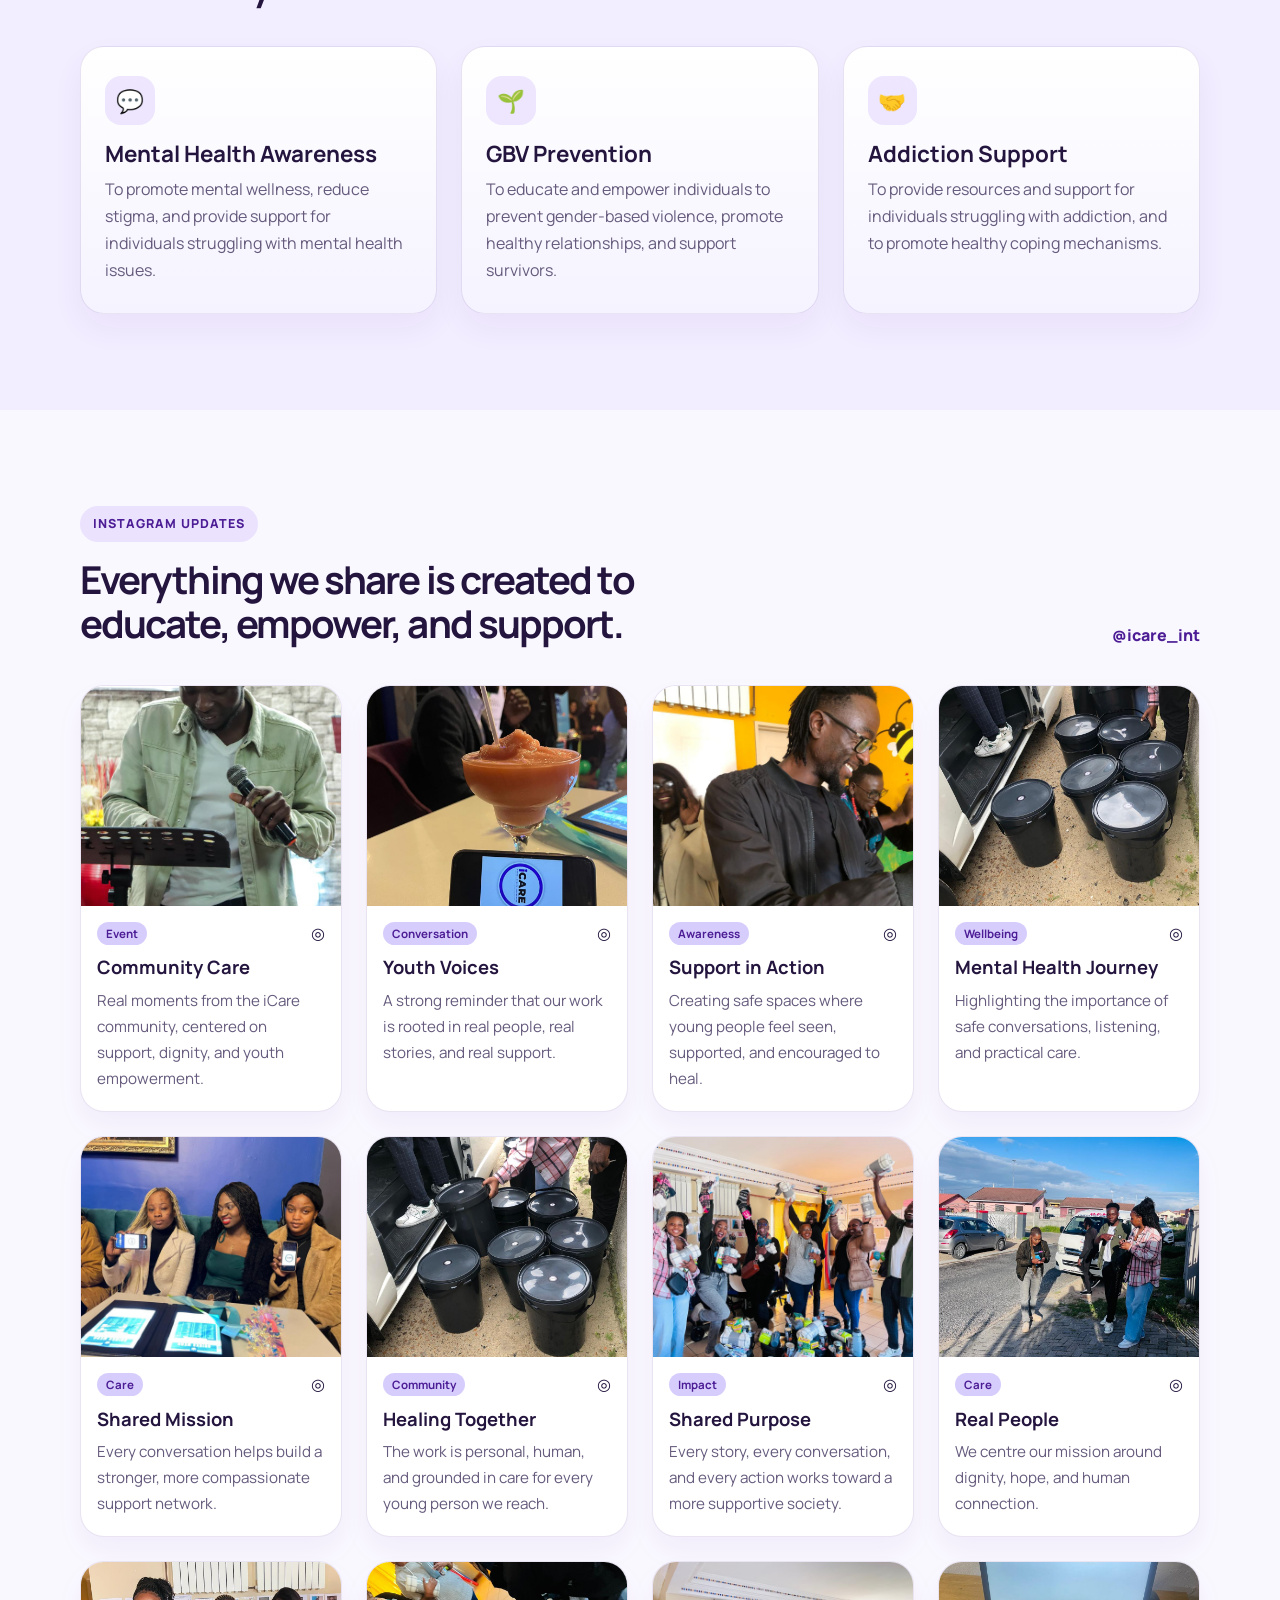
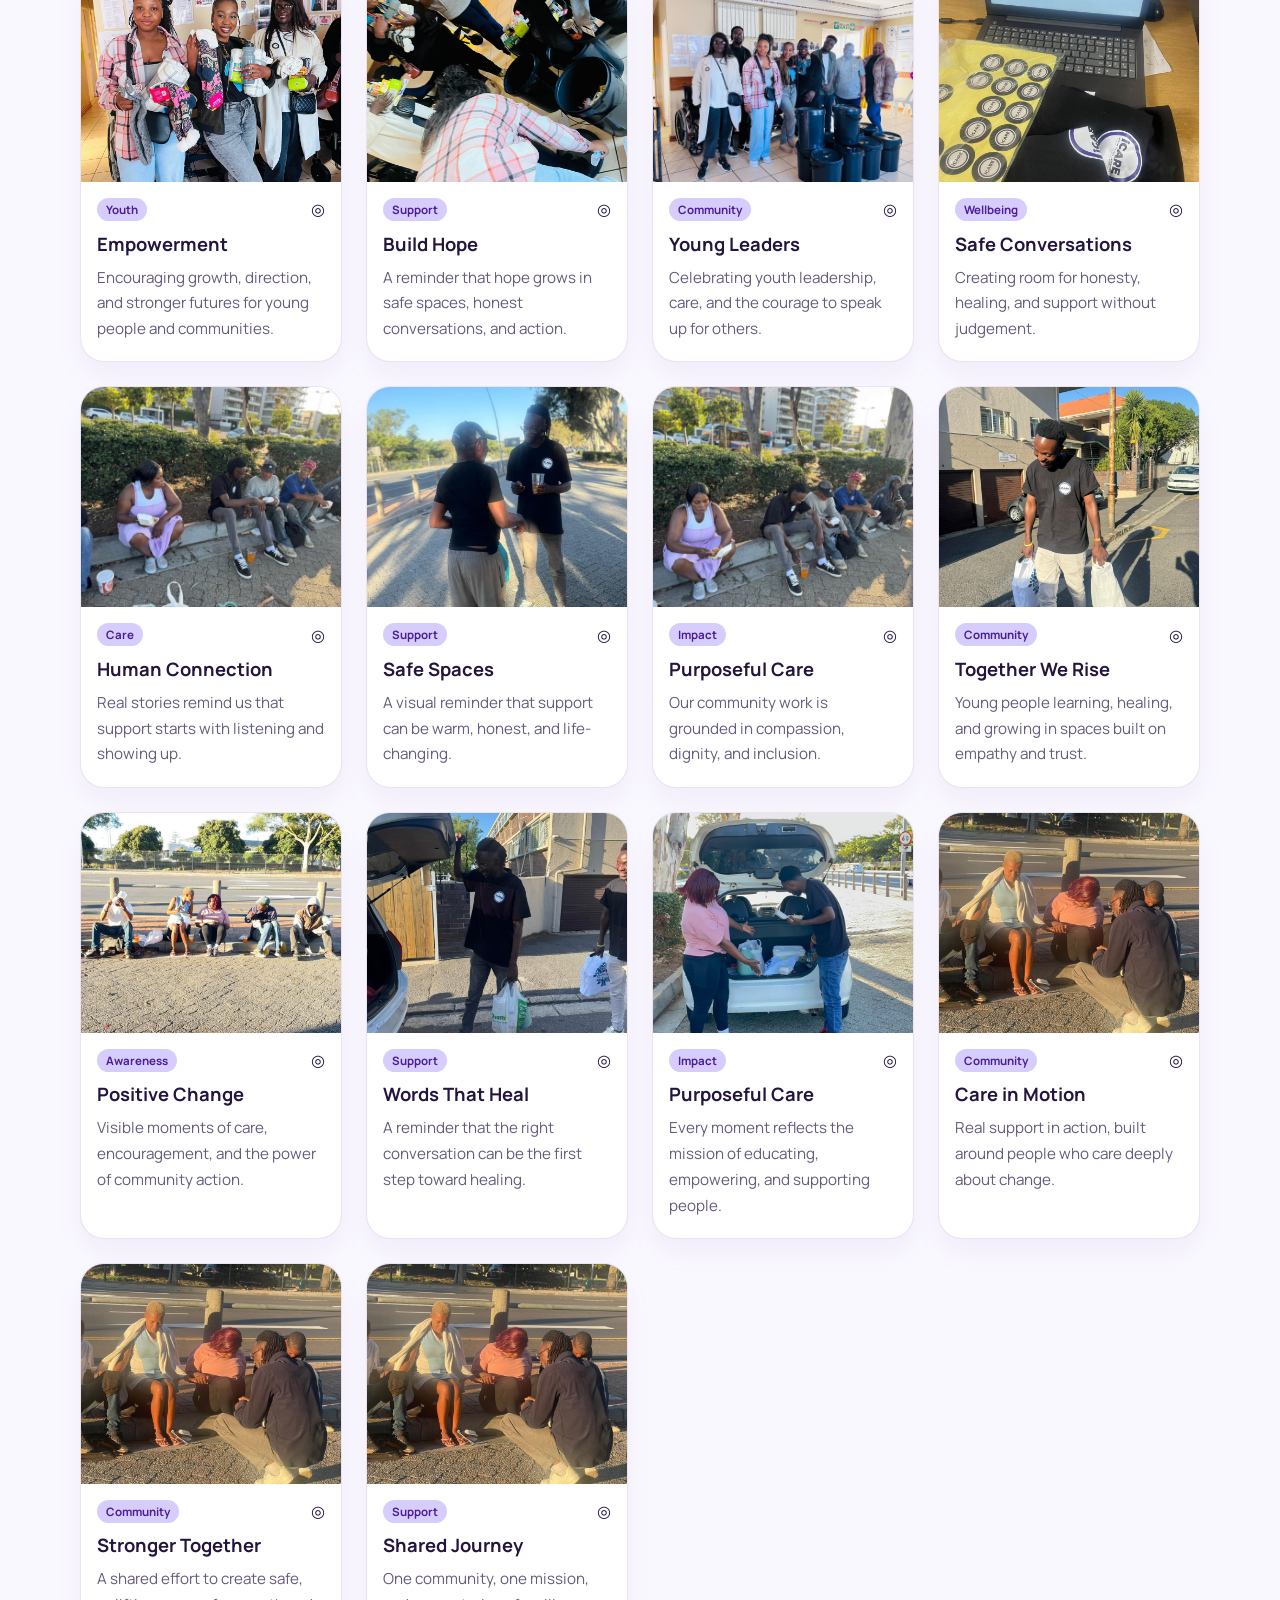
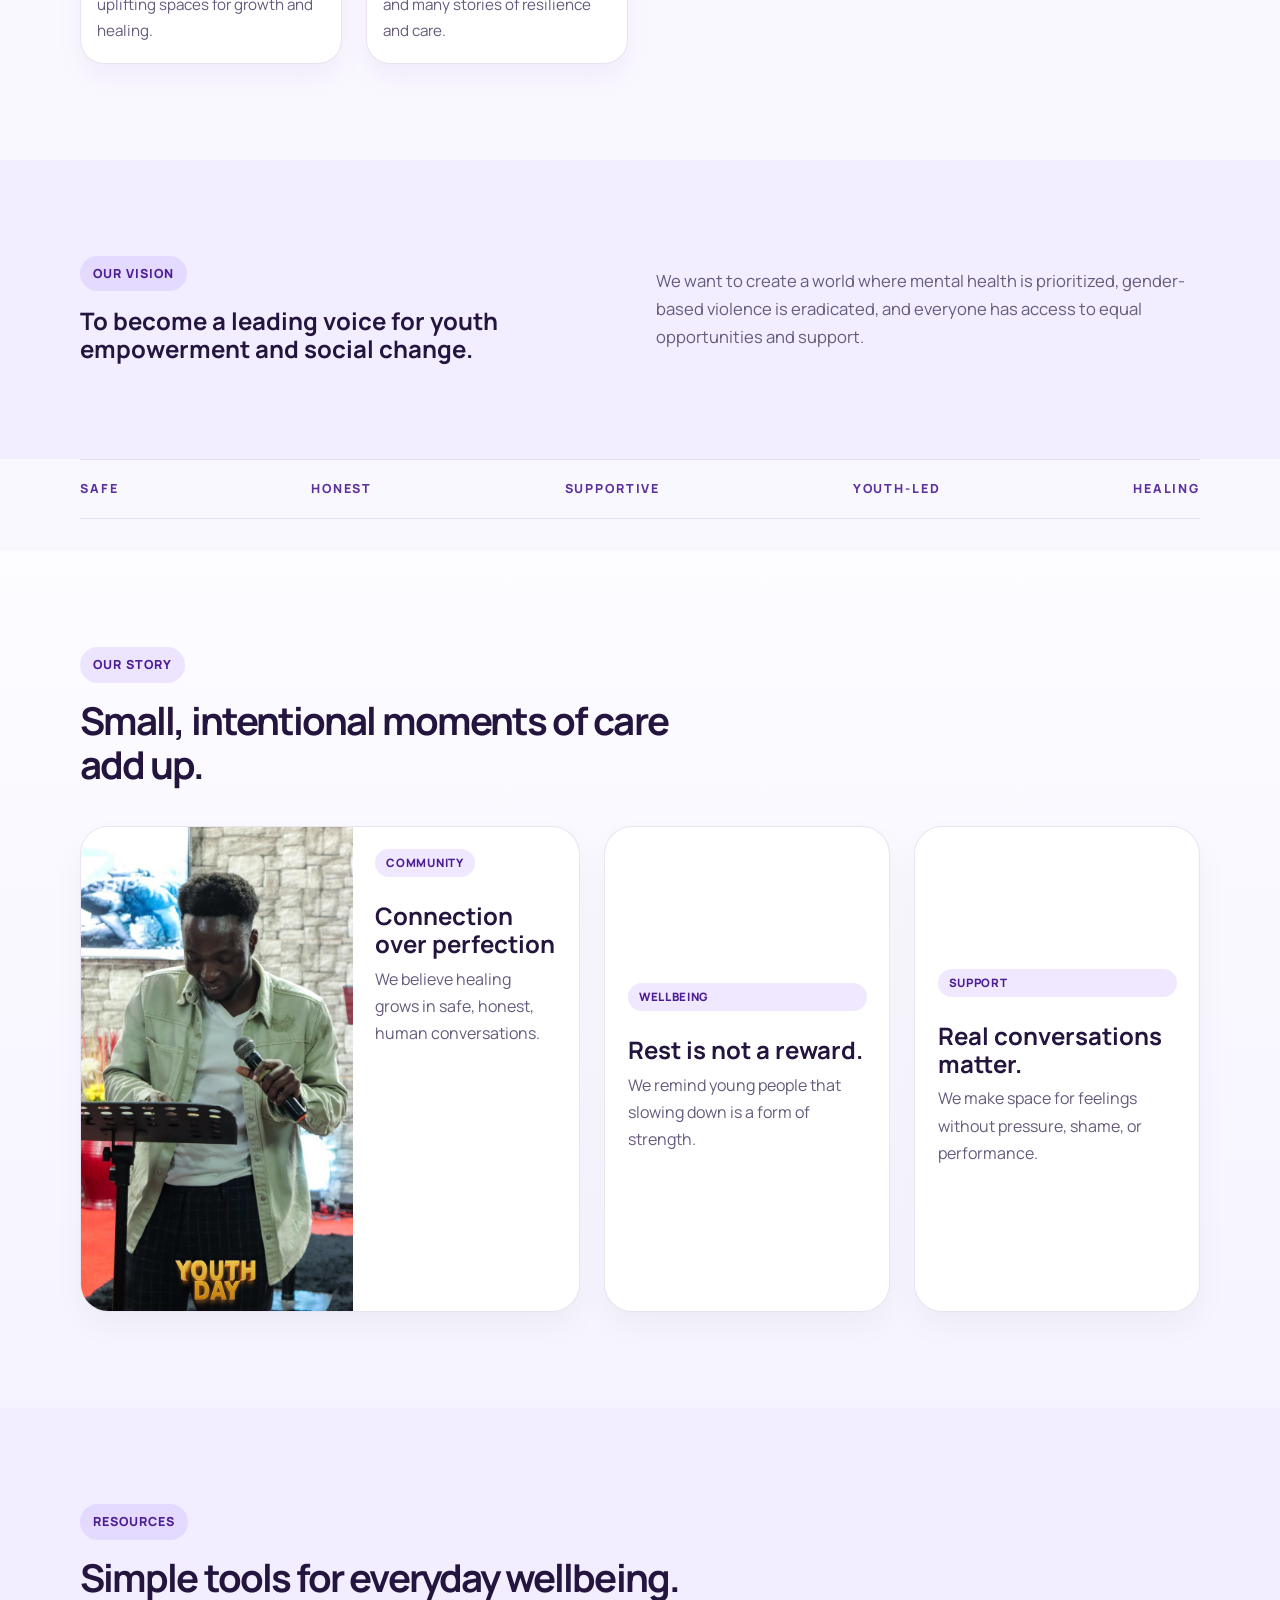
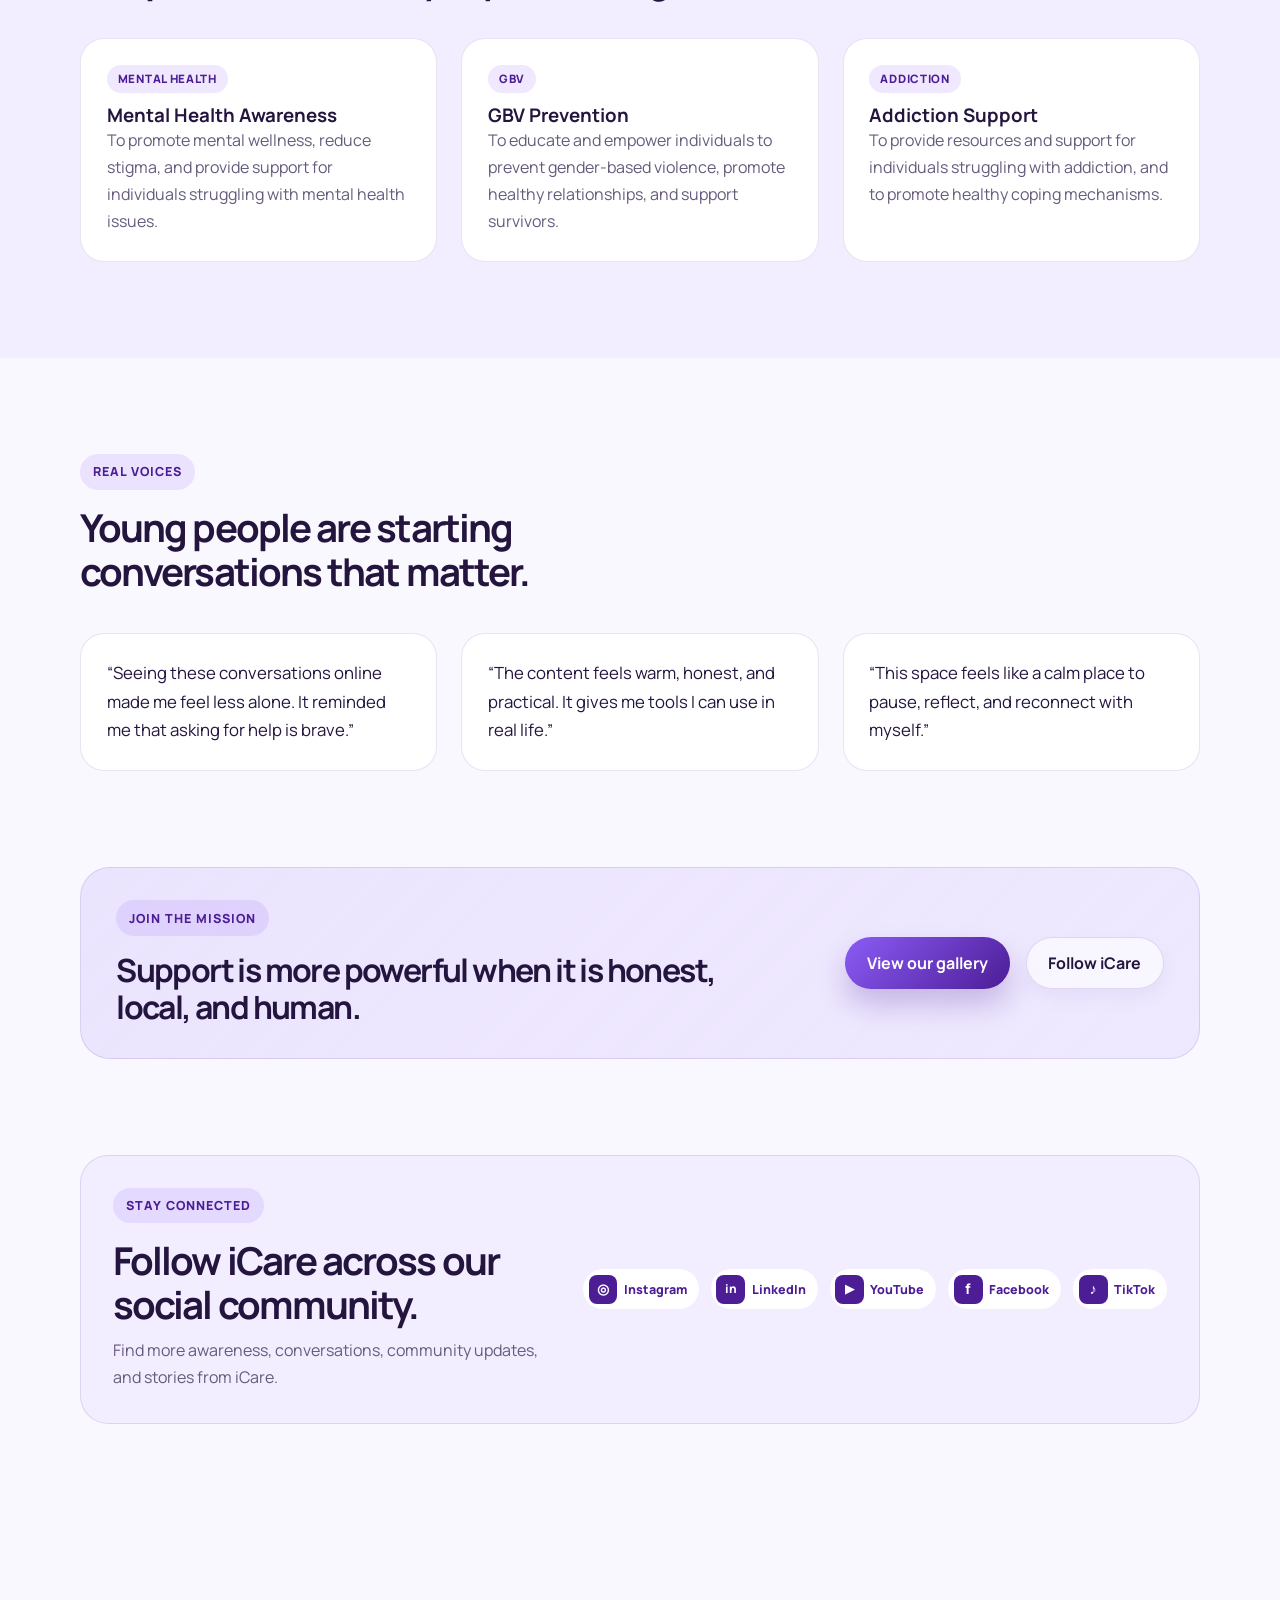
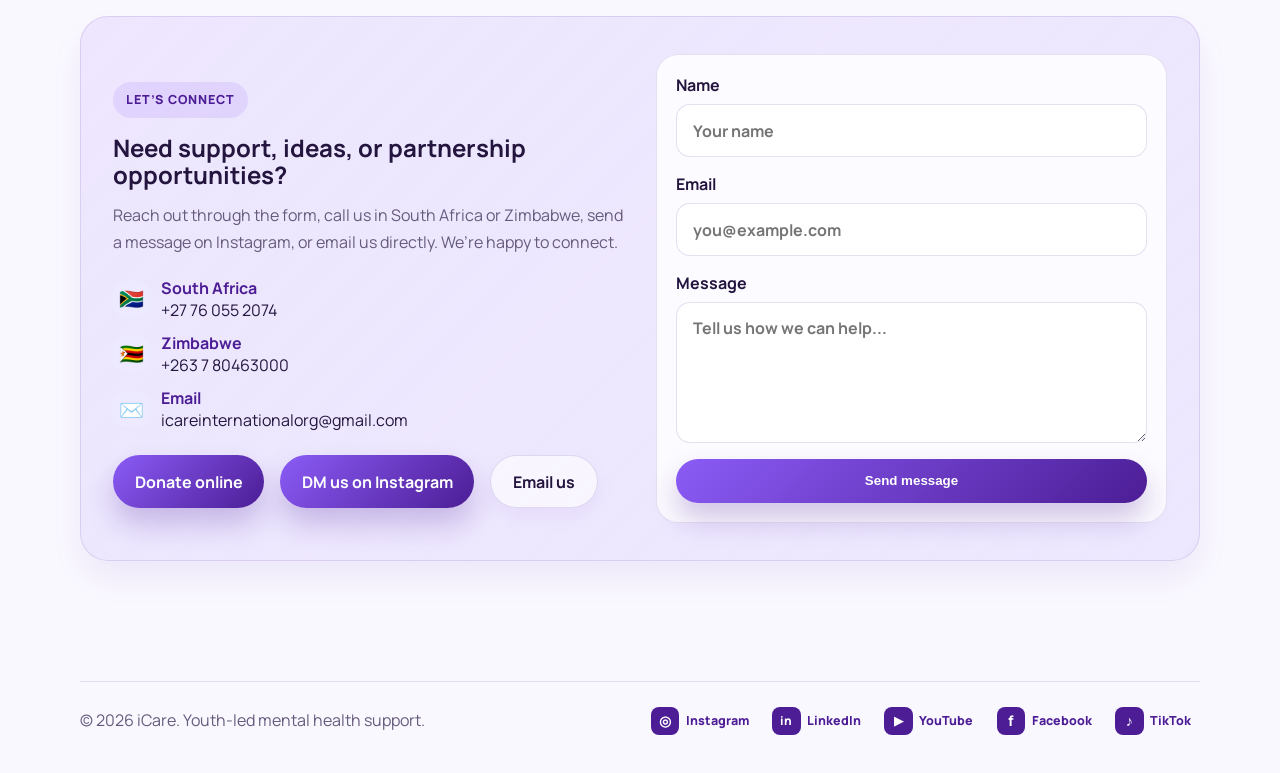
==== commit 6030a676: "Add anonymous community survey Co-authored-by: Copilot App <223556219+Copilot@users.noreply.github.c" ====
--- a/index.html
+++ b/index.html
@@ -28,6 +28,7 @@
           <a href="#instagram">Instagram</a>
           <a href="gallery.html">Gallery</a>
           <a href="donate.html">Donate</a>
+          <a href="anonymous.html">Share anonymously</a>
           <a href="#resources">Resources</a>
           <a href="#contact">Contact</a>
         </nav>
@@ -281,7 +282,7 @@
             <a href="https://www.linkedin.com/company/icare-int" target="_blank" rel="noreferrer" aria-label="LinkedIn"><span aria-hidden="true">in</span><span class="social-label">LinkedIn</span></a>
             <a href="https://www.youtube.com/@icare_official?si=yMkp_gHvwrRoBAPz" target="_blank" rel="noreferrer" aria-label="YouTube"><span aria-hidden="true">▶</span><span class="social-label">YouTube</span></a>
             <a href="https://www.facebook.com/share/16DWoBZmup" target="_blank" rel="noreferrer" aria-label="Facebook"><span aria-hidden="true">f</span><span class="social-label">Facebook</span></a>
-            <a href="https://www.tiktok.com/@icareinternational?_t=ZM-8w1FeyiGlGg&amp;_r=1" target="_blank" rel="noreferrer" aria-label="TikTok"><span aria-hidden="true">♪</span><span class="social-label">TikTok</span></a>
+            <a href="https://www.tiktok.com/@icareinternational_?_t=ZM-8w1FeyiGlGg&amp;_r=1" target="_blank" rel="noreferrer" aria-label="TikTok"><span aria-hidden="true">♪</span><span class="social-label">TikTok</span></a>
           </nav>
         </div>
       </section>
@@ -333,7 +334,7 @@
           <a href="https://www.linkedin.com/company/icare-int" target="_blank" rel="noreferrer" aria-label="LinkedIn"><span aria-hidden="true">in</span><span class="social-label">LinkedIn</span></a>
           <a href="https://www.youtube.com/@icare_official?si=yMkp_gHvwrRoBAPz" target="_blank" rel="noreferrer" aria-label="YouTube"><span aria-hidden="true">▶</span><span class="social-label">YouTube</span></a>
           <a href="https://www.facebook.com/share/16DWoBZmup" target="_blank" rel="noreferrer" aria-label="Facebook"><span aria-hidden="true">f</span><span class="social-label">Facebook</span></a>
-          <a href="https://www.tiktok.com/@icareinternational?_t=ZM-8w1FeyiGlGg&amp;_r=1" target="_blank" rel="noreferrer" aria-label="TikTok"><span aria-hidden="true">♪</span><span class="social-label">TikTok</span></a>
+          <a href="https://www.tiktok.com/@icareinternational_?_t=ZM-8w1FeyiGlGg&amp;_r=1" target="_blank" rel="noreferrer" aria-label="TikTok"><span aria-hidden="true">♪</span><span class="social-label">TikTok</span></a>
         </nav>
       </div>
     </footer>
--- a/styles.css
+++ b/styles.css
@@ -18,6 +18,7 @@
 
 html {
   scroll-behavior: smooth;
+  overflow-x: hidden;
 }
 
 body {
@@ -25,6 +26,7 @@
   font-family: "Manrope", sans-serif;
   background: var(--bg);
   color: var(--text);
+  overflow-x: hidden;
 }
 
 img {
@@ -35,6 +37,7 @@
 a {
   color: inherit;
   text-decoration: none;
+  -webkit-tap-highlight-color: transparent;
 }
 
 p {
@@ -91,8 +94,11 @@
   display: none;
   background: transparent;
   border: 0;
-  padding: 0.25rem;
+  min-width: 44px;
+  min-height: 44px;
+  padding: 0.5rem;
   cursor: pointer;
+  touch-action: manipulation;
 }
 
 .nav-toggle span {
@@ -153,6 +159,7 @@
   display: inline-flex;
   align-items: center;
   justify-content: center;
+  min-height: 44px;
   padding: 0.9rem 1.35rem;
   border-radius: 999px;
   font-weight: 700;
@@ -225,7 +232,7 @@
 }
 
 .hero-copy h1 {
-  font-size: clamp(2.6rem, 5vw, 4.8rem);
+  font-size: clamp(2rem, 3vw, 3rem);
   letter-spacing: -0.07em;
   max-width: 560px;
   color: var(--primary-deep);
@@ -898,6 +905,131 @@
 .small-note {
   font-size: 0.82rem;
   color: var(--muted);
+}
+
+.survey-wrap {
+  max-width: 840px;
+}
+
+.crisis-notice {
+  margin-bottom: 1.5rem;
+  padding: 1.25rem 1.35rem;
+  border-left: 4px solid var(--primary);
+  border-radius: 16px;
+  background: #fff;
+  box-shadow: 0 10px 24px rgba(76, 29, 149, 0.06);
+}
+
+.crisis-notice strong {
+  color: var(--primary-deep);
+}
+
+.crisis-notice p {
+  margin-top: 0.35rem;
+}
+
+.survey-form {
+  display: grid;
+  gap: 1.25rem;
+  padding: clamp(1rem, 3vw, 2rem);
+  border: 1px solid var(--line);
+  border-radius: 28px;
+  background: #fff;
+  box-shadow: 0 18px 38px rgba(76, 29, 149, 0.07);
+}
+
+.survey-form fieldset,
+.survey-question {
+  display: grid;
+  gap: 0.65rem;
+  min-width: 0;
+  margin: 0;
+  padding: 0;
+  border: 0;
+  color: var(--text);
+  font-weight: 700;
+}
+
+.survey-form legend {
+  width: 100%;
+  margin-bottom: 0.65rem;
+  color: var(--text);
+  font-weight: 800;
+}
+
+.survey-form legend span,
+.field-help {
+  display: block;
+  margin-top: 0.3rem;
+  color: var(--muted);
+  font-size: 0.86rem;
+  font-weight: 500;
+}
+
+.survey-form select,
+.survey-form textarea {
+  width: 100%;
+  border: 1px solid rgba(76, 29, 149, 0.16);
+  border-radius: 14px;
+  padding: 0.9rem 1rem;
+  font: inherit;
+  color: var(--text);
+  background: #fff;
+}
+
+.survey-form select {
+  min-height: 48px;
+}
+
+.survey-form textarea {
+  resize: vertical;
+}
+
+.survey-form select:focus,
+.survey-form textarea:focus {
+  outline: 2px solid rgba(139, 92, 246, 0.28);
+  border-color: rgba(139, 92, 246, 0.58);
+}
+
+.checkbox-grid {
+  display: grid;
+  grid-template-columns: repeat(2, minmax(0, 1fr));
+  gap: 0.7rem;
+}
+
+.checkbox-grid label {
+  display: flex;
+  align-items: flex-start;
+  gap: 0.6rem;
+  min-height: 44px;
+  padding: 0.7rem;
+  border: 1px solid var(--line);
+  border-radius: 12px;
+  color: var(--muted);
+  font-size: 0.92rem;
+  font-weight: 600;
+  cursor: pointer;
+}
+
+.checkbox-grid input {
+  width: 1.1rem;
+  height: 1.1rem;
+  flex: 0 0 auto;
+  accent-color: var(--primary);
+}
+
+.privacy-note,
+.form-success {
+  font-size: 0.86rem;
+}
+
+.form-success {
+  margin: 0;
+  padding: 0.9rem 1rem;
+  border-radius: 12px;
+  background: var(--highlight);
+  color: var(--primary-deep);
+  font-weight: 700;
 }
 
 .site-footer {
@@ -1052,12 +1184,51 @@
 }
 
 @media (max-width: 640px) {
+  .container {
+    width: min(100% - 1.5rem, 1120px);
+  }
+
+  .site-header {
+    position: sticky;
+  }
+
   .hero {
-    padding-top: 3rem;
+    padding: 3.25rem 0 2rem;
   }
 
   .nav-wrap {
-    padding: 0.8rem 0;
+    min-height: 72px;
+    padding: 0.45rem 0;
+  }
+
+  .brand {
+    min-width: 0;
+    max-width: calc(100% - 56px);
+    justify-content: flex-start;
+  }
+
+  .brand-logo {
+    width: min(170px, 58vw);
+    max-height: 64px;
+  }
+
+  .main-nav {
+    top: 72px;
+    gap: 0.25rem;
+    padding: 0.75rem;
+  }
+
+  .main-nav a {
+    width: 100%;
+    min-height: 44px;
+    padding: 0.65rem 0.75rem;
+    border-radius: 12px;
+  }
+
+  .main-nav a:hover,
+  .main-nav a:focus-visible,
+  .main-nav a.active {
+    background: var(--highlight);
   }
 
   .btn {
@@ -1065,24 +1236,161 @@
   }
 
   .hero-actions,
-  .contact-actions {
+  .contact-actions,
+  .support-actions {
     display: grid;
+    gap: 0.75rem;
   }
 
   .mini-stats {
     grid-template-columns: 1fr;
+    gap: 0.75rem;
   }
 
   .section {
-    padding: 4.5rem 0;
+    padding: 3.75rem 0;
+  }
+
+  .page-hero {
+    padding-top: 3.25rem;
+    padding-bottom: 1.5rem;
+  }
+
+  .page-hero h1,
+  .hero-copy h1 {
+    font-size: clamp(1.85rem, 7.5vw, 2.45rem);
+    text-wrap: balance;
+  }
+
+  .section-heading h2,
+  .support-band h2,
+  .social-panel h2,
+  .donation-copy h2 {
+    text-wrap: balance;
+  }
+
+  .hero-visual {
+    min-height: 360px;
+    margin-top: 1rem;
+  }
+
+  .bubble-one {
+    width: 120px;
+    height: 120px;
+  }
+
+  .bubble-two {
+    width: 150px;
+    height: 150px;
+  }
+
+  .card-main {
+    width: min(100%, 360px);
+    padding: 1.5rem 1rem;
+  }
+
+  .card-main h2 {
+    font-size: 1.6rem;
+  }
+
+  .profile-badge {
+    width: min(250px, 76%);
+    max-height: 170px;
+  }
+
+  .card-floating {
+    right: 0;
+    bottom: 2%;
+    max-width: 175px;
+    padding: 0.8rem 0.9rem;
+    font-size: 0.86rem;
+  }
+
+  .signal {
+    gap: 0.75rem;
+  }
+
+  .signal span {
+    font-size: 0.86rem;
+  }
+
+  .instagram-card img {
+    height: 240px;
+  }
+
+  .editorial-feature img {
+    height: 240px;
+  }
+
+  .contact-box,
+  .support-band-inner,
+  .social-panel,
+  .donation-card {
+    padding: 1.35rem 1rem;
+    border-radius: 22px;
+  }
+
+  .contact-details a {
+    width: 100%;
+    min-height: 44px;
+  }
+
+  .social-links-large {
+    display: grid;
+    grid-template-columns: repeat(2, minmax(0, 1fr));
+  }
+
+  .social-links-large a {
+    width: 100%;
+  }
+
+  .gallery-grid {
+    gap: 1rem;
+  }
+
+  .gallery-item img {
+    height: 250px;
+  }
+
+  .checkbox-grid {
+    grid-template-columns: 1fr;
+  }
+
+  .survey-form {
+    border-radius: 22px;
   }
 
   .site-footer .footer-wrap {
     flex-direction: column;
     align-items: flex-start;
+    gap: 1.25rem;
   }
 
   .social-links {
     justify-content: flex-start;
-  }
-}
+    width: 100%;
+  }
+
+  .footer-wrap .social-links {
+    display: grid;
+    grid-template-columns: repeat(2, minmax(0, 1fr));
+  }
+
+  .footer-wrap .social-links a {
+    width: 100%;
+  }
+}
+
+@media (prefers-reduced-motion: reduce) {
+  html {
+    scroll-behavior: auto;
+  }
+
+  *,
+  *::before,
+  *::after {
+    transition-duration: 0.01ms !important;
+    animation-duration: 0.01ms !important;
+    animation-iteration-count: 1 !important;
+  }
+}
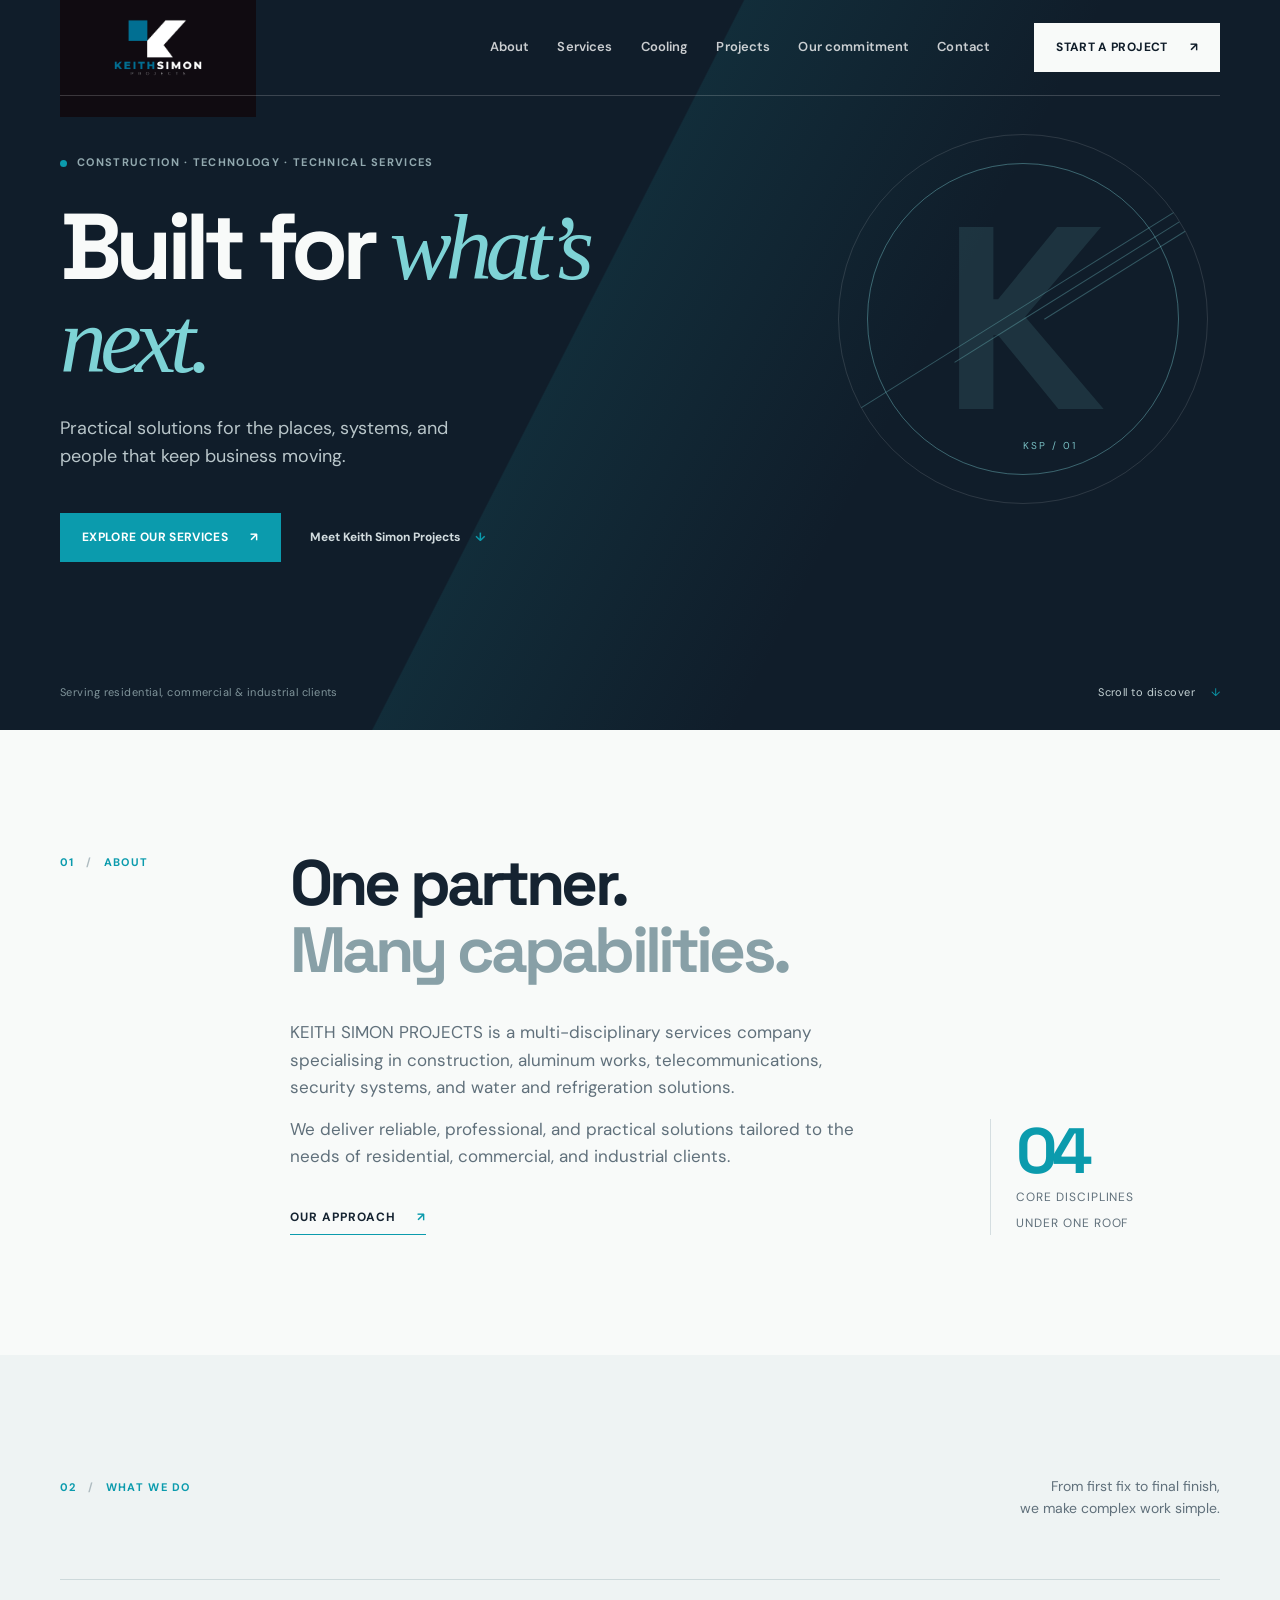
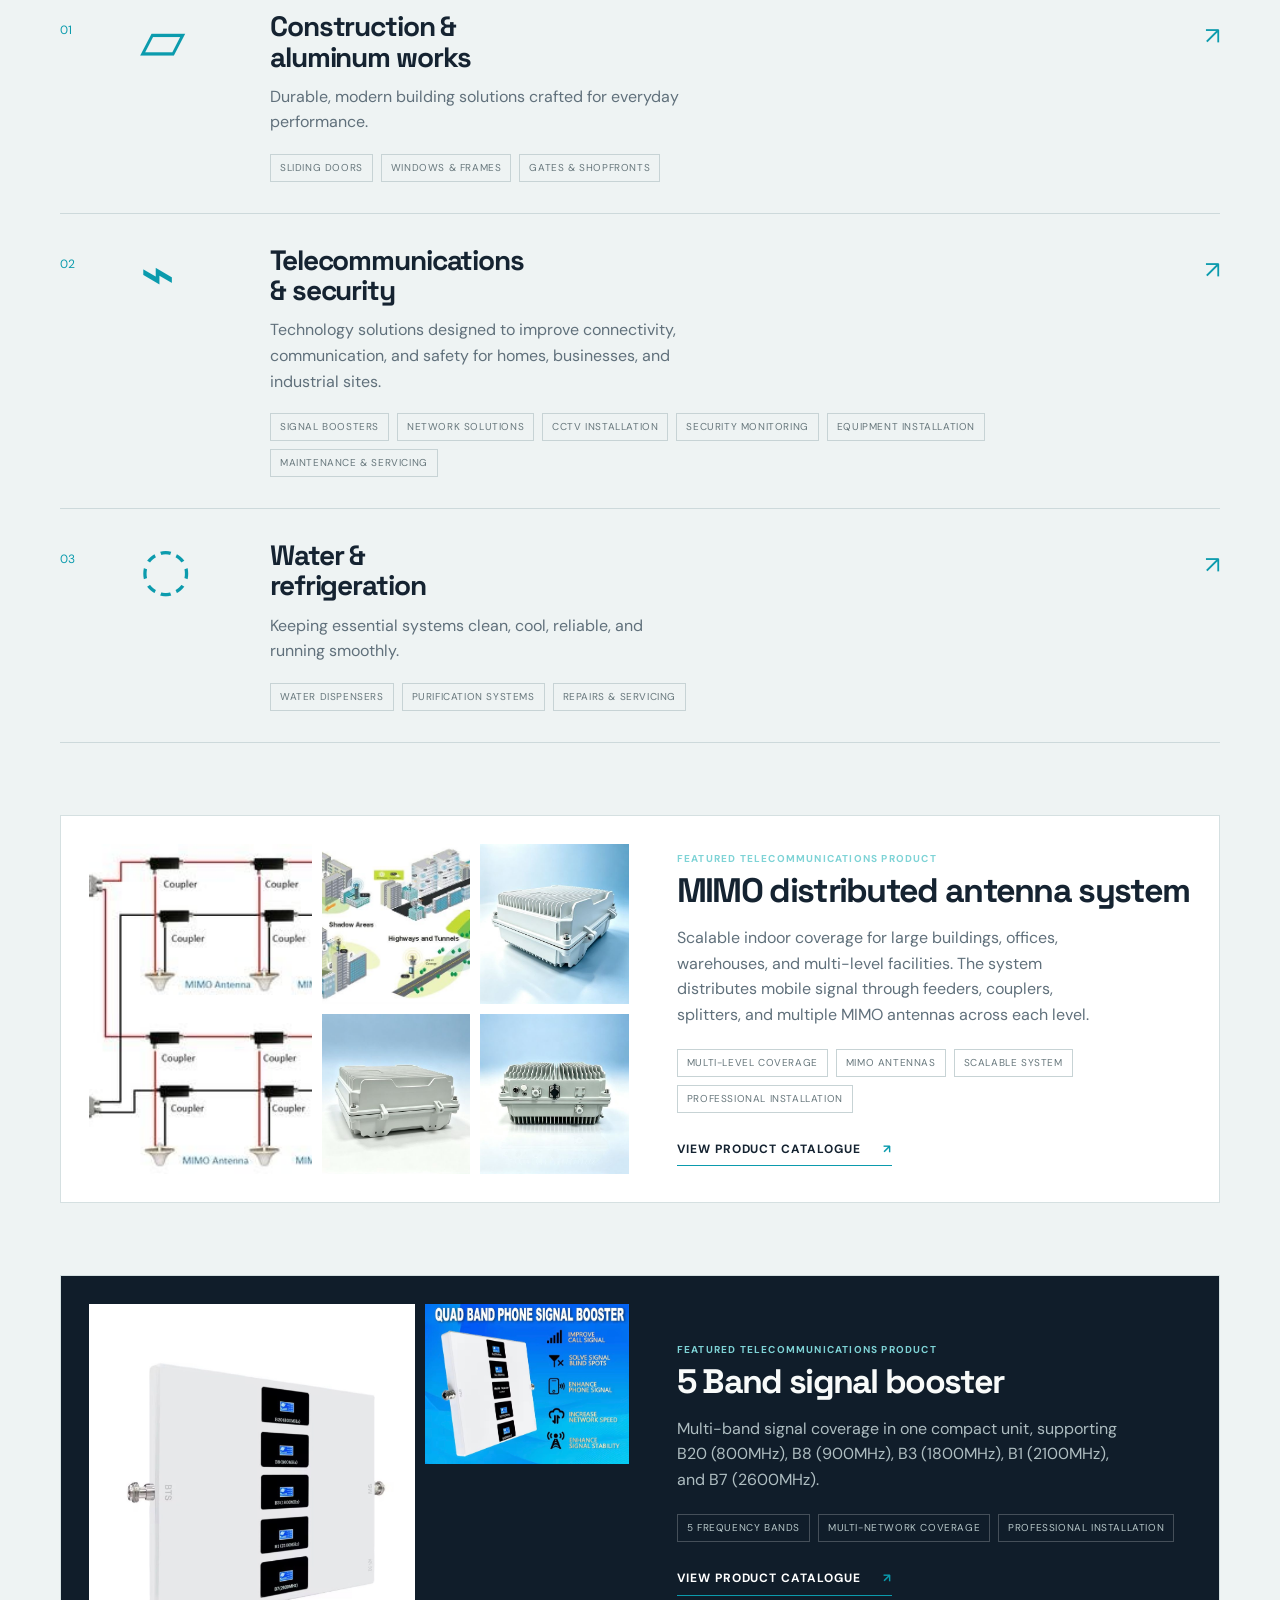
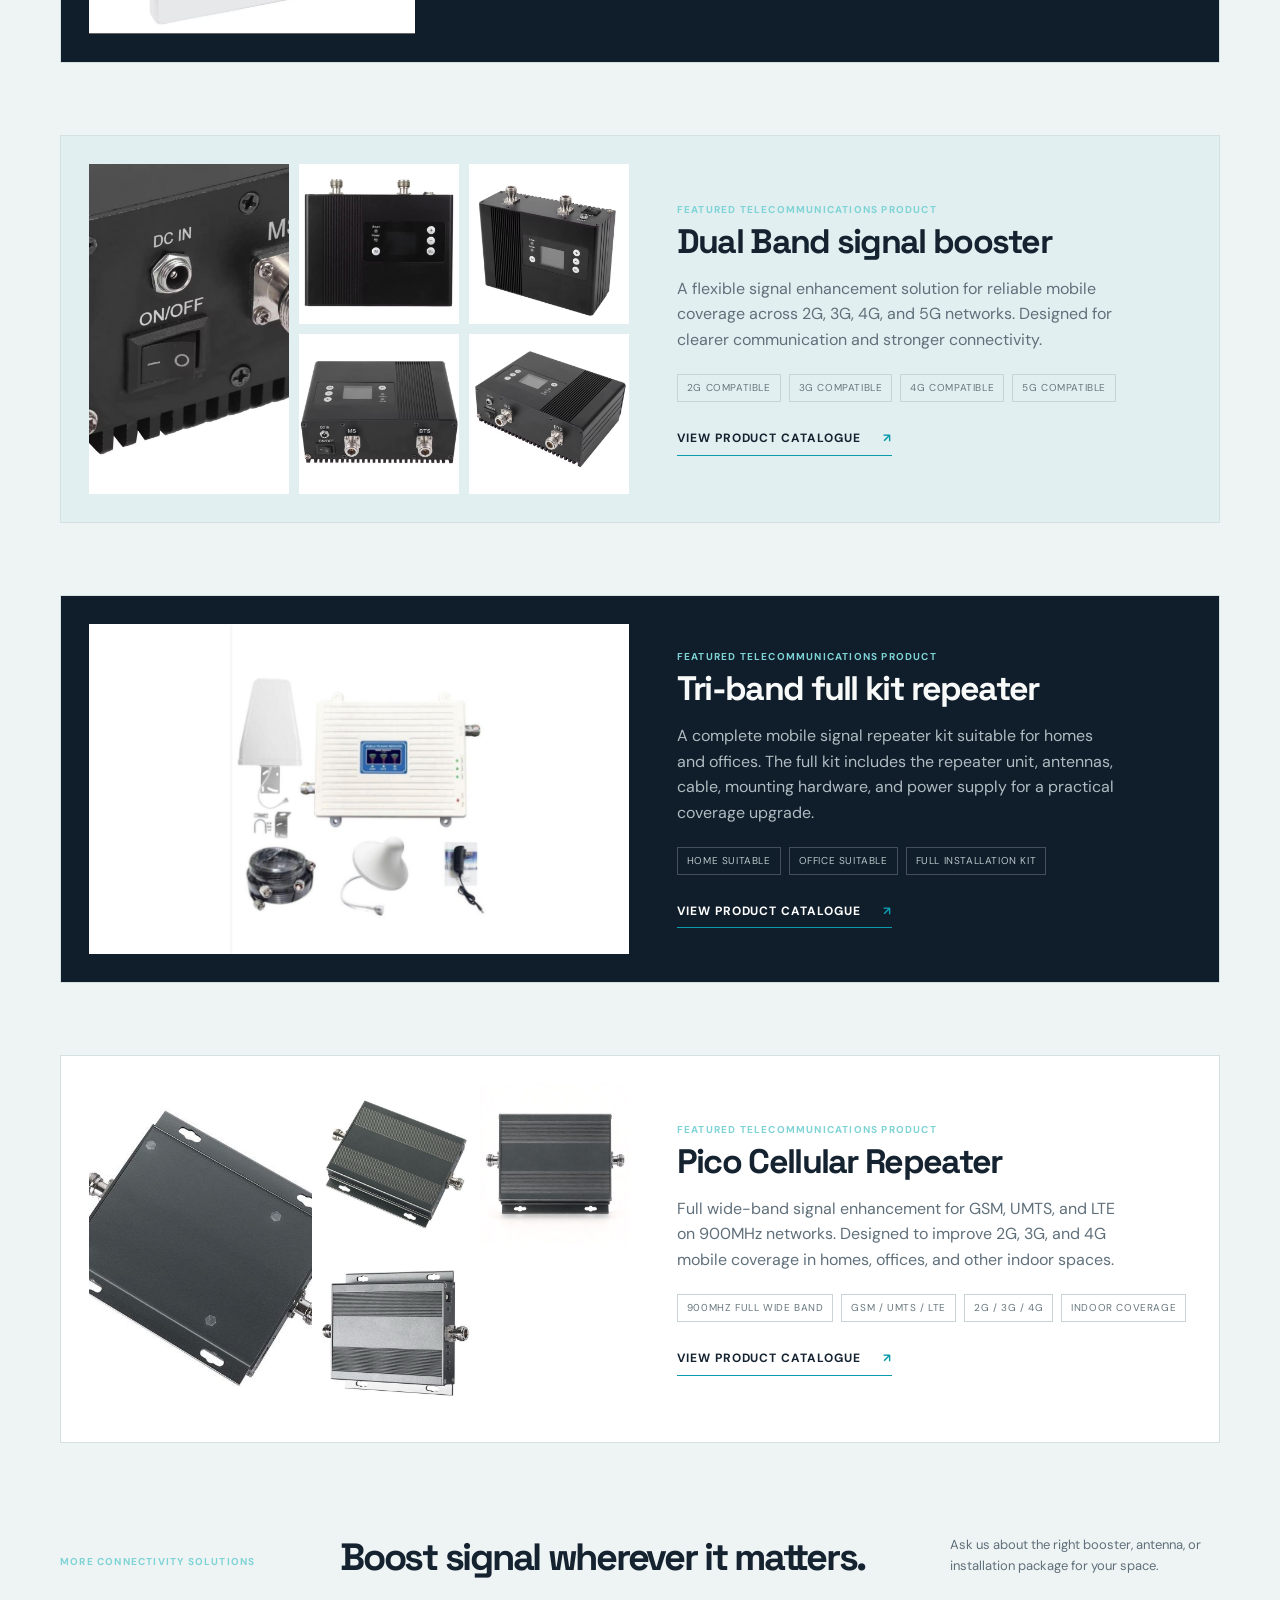
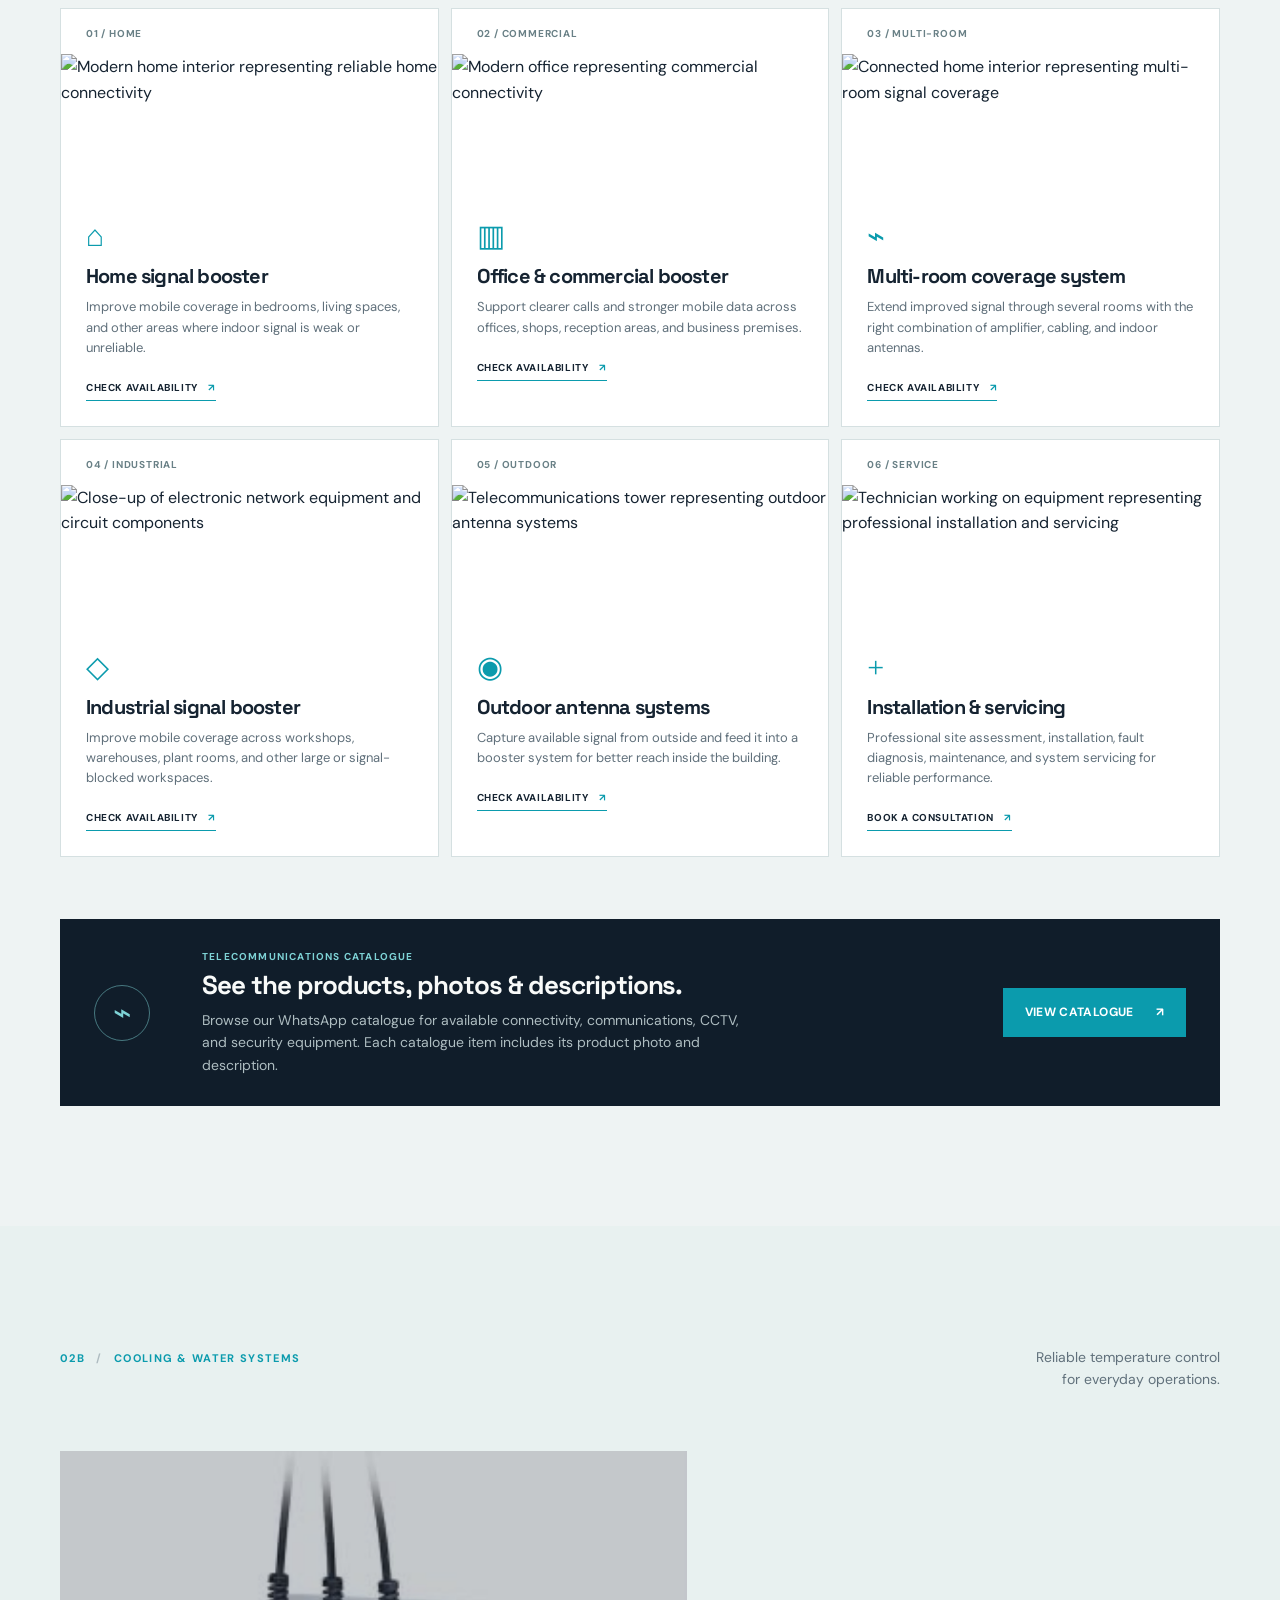
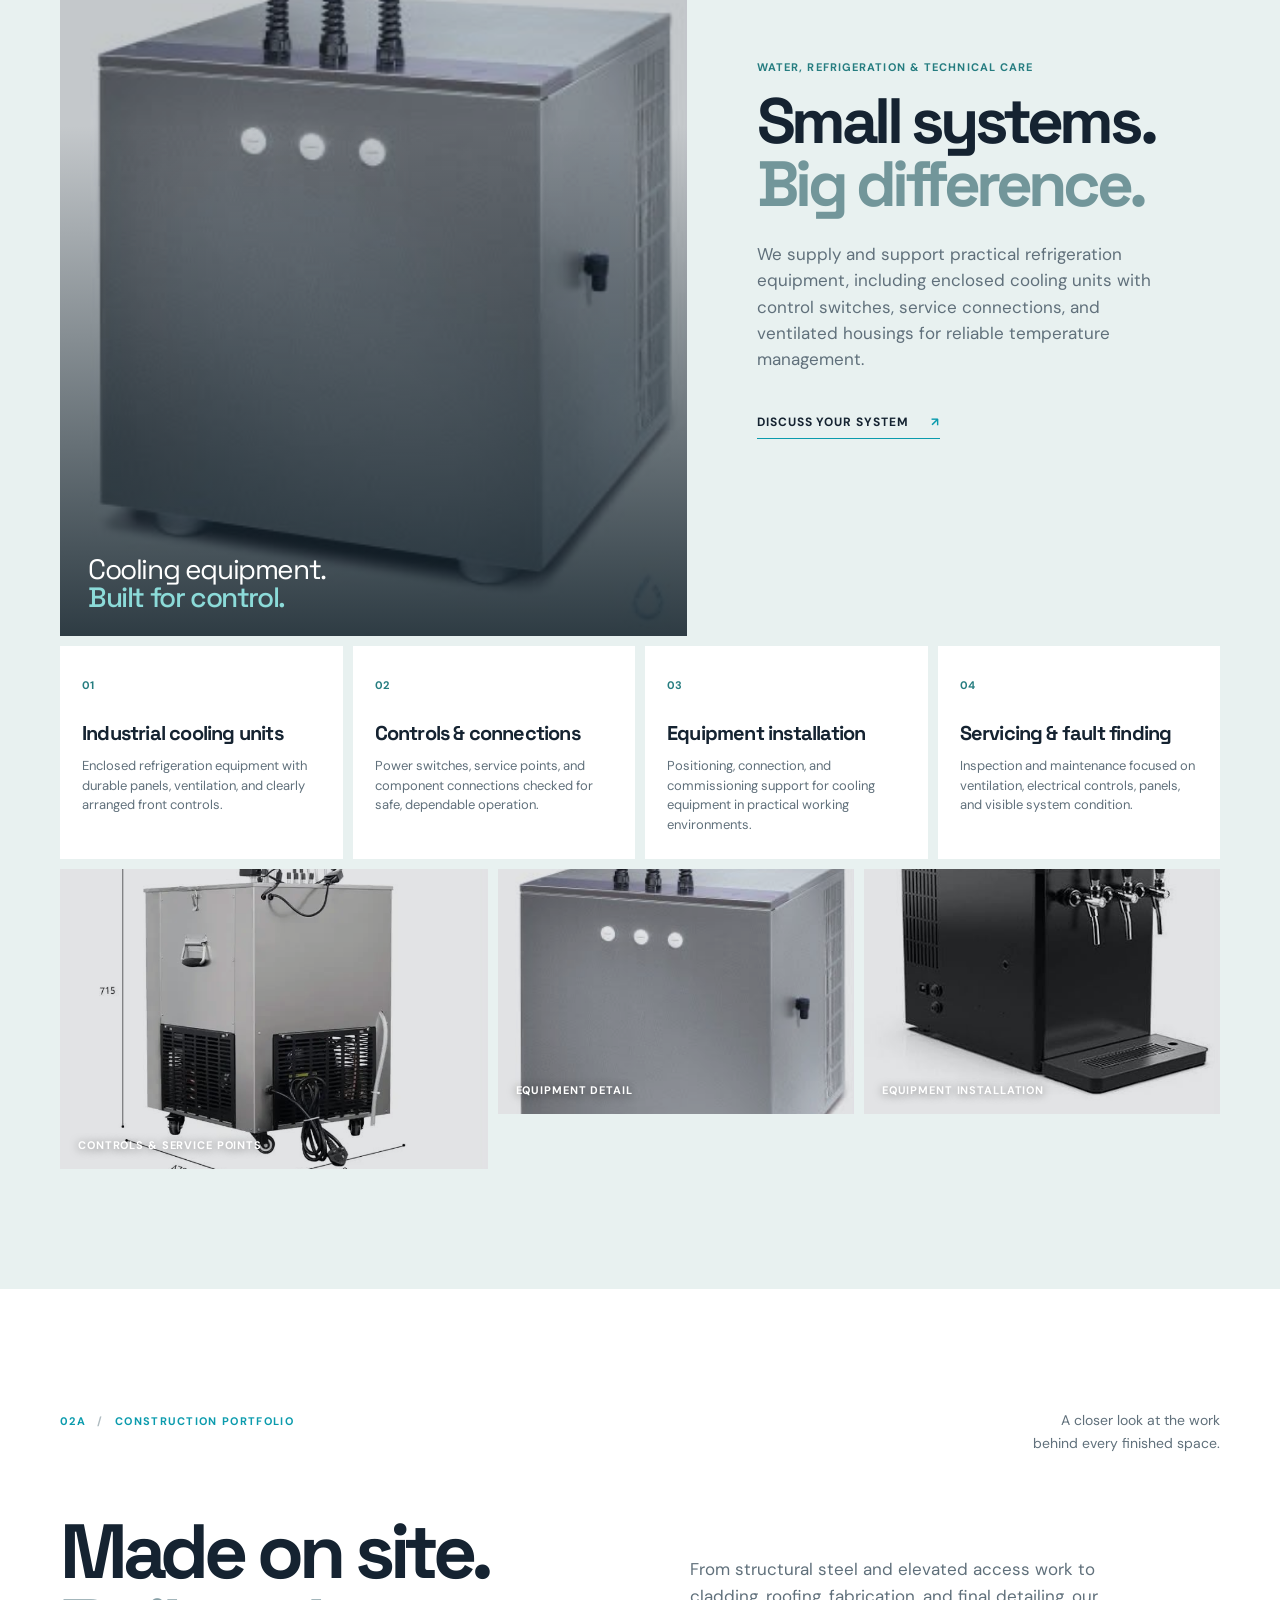
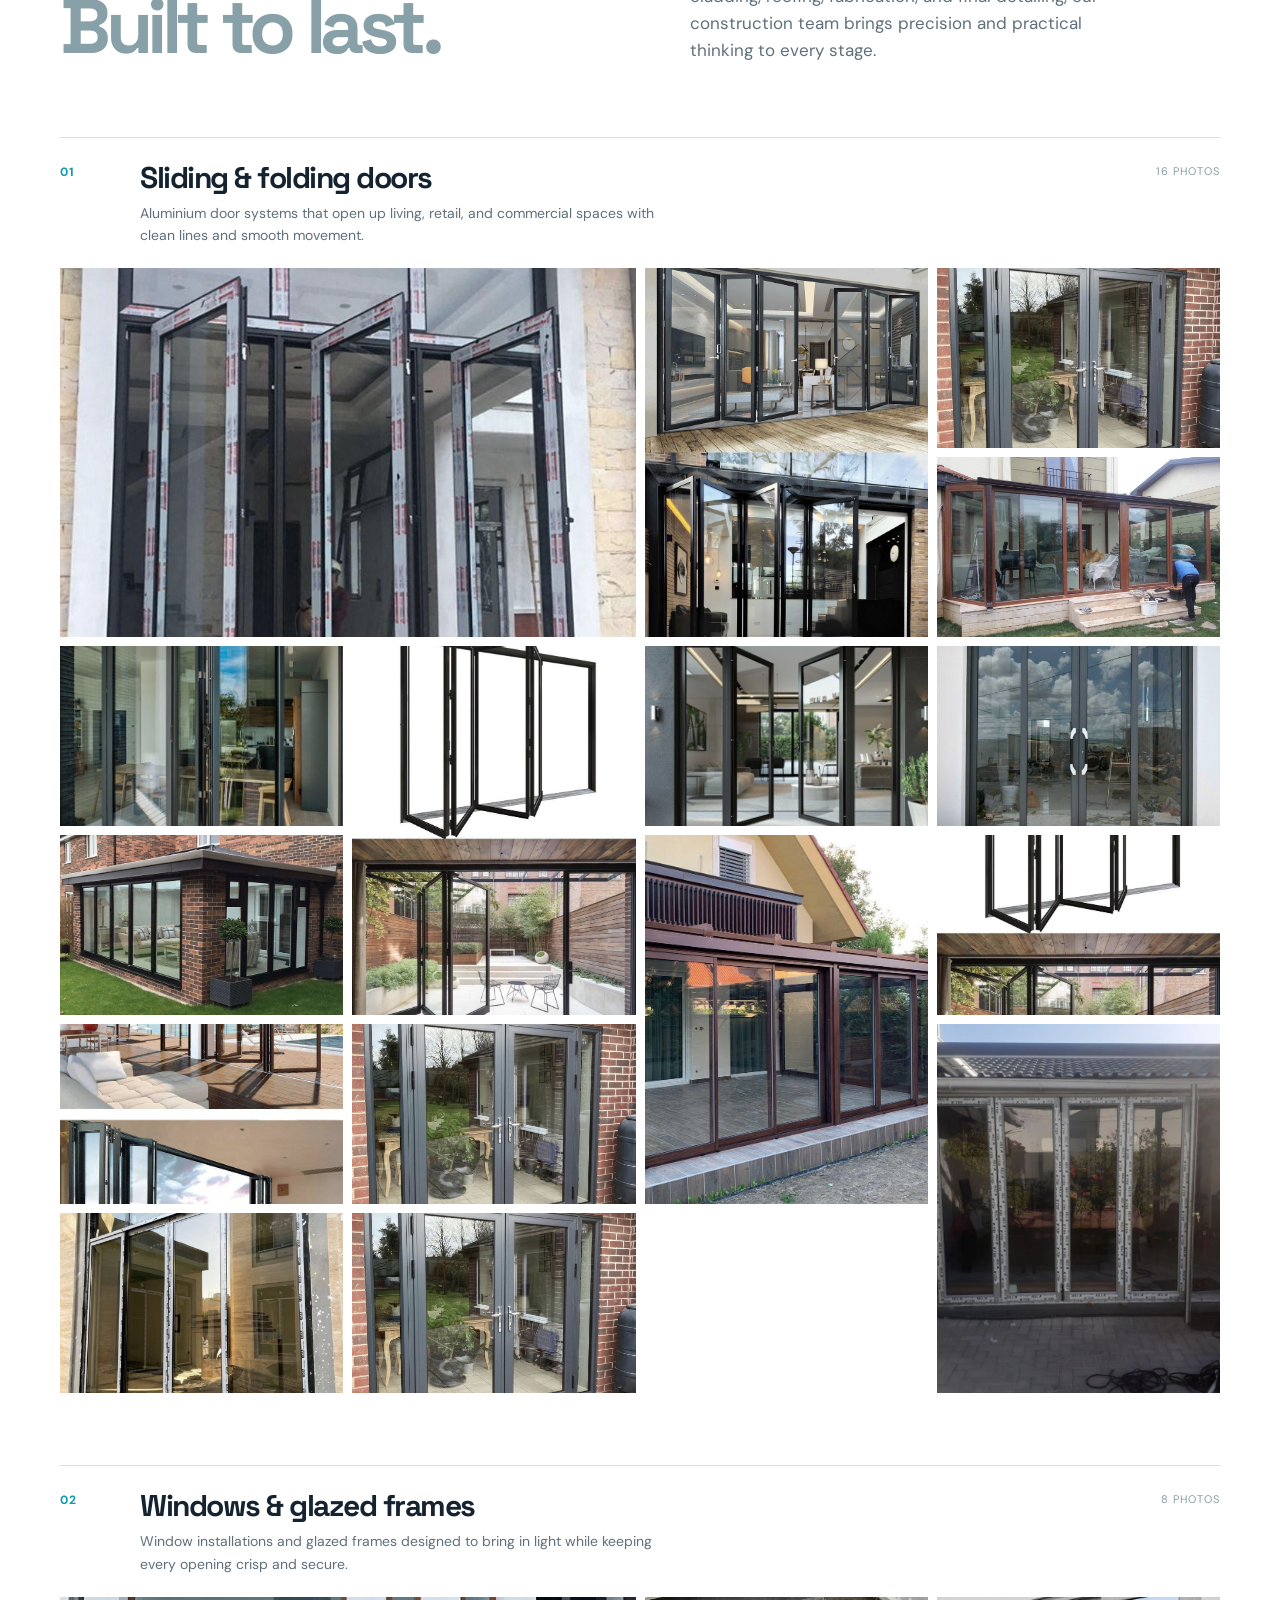
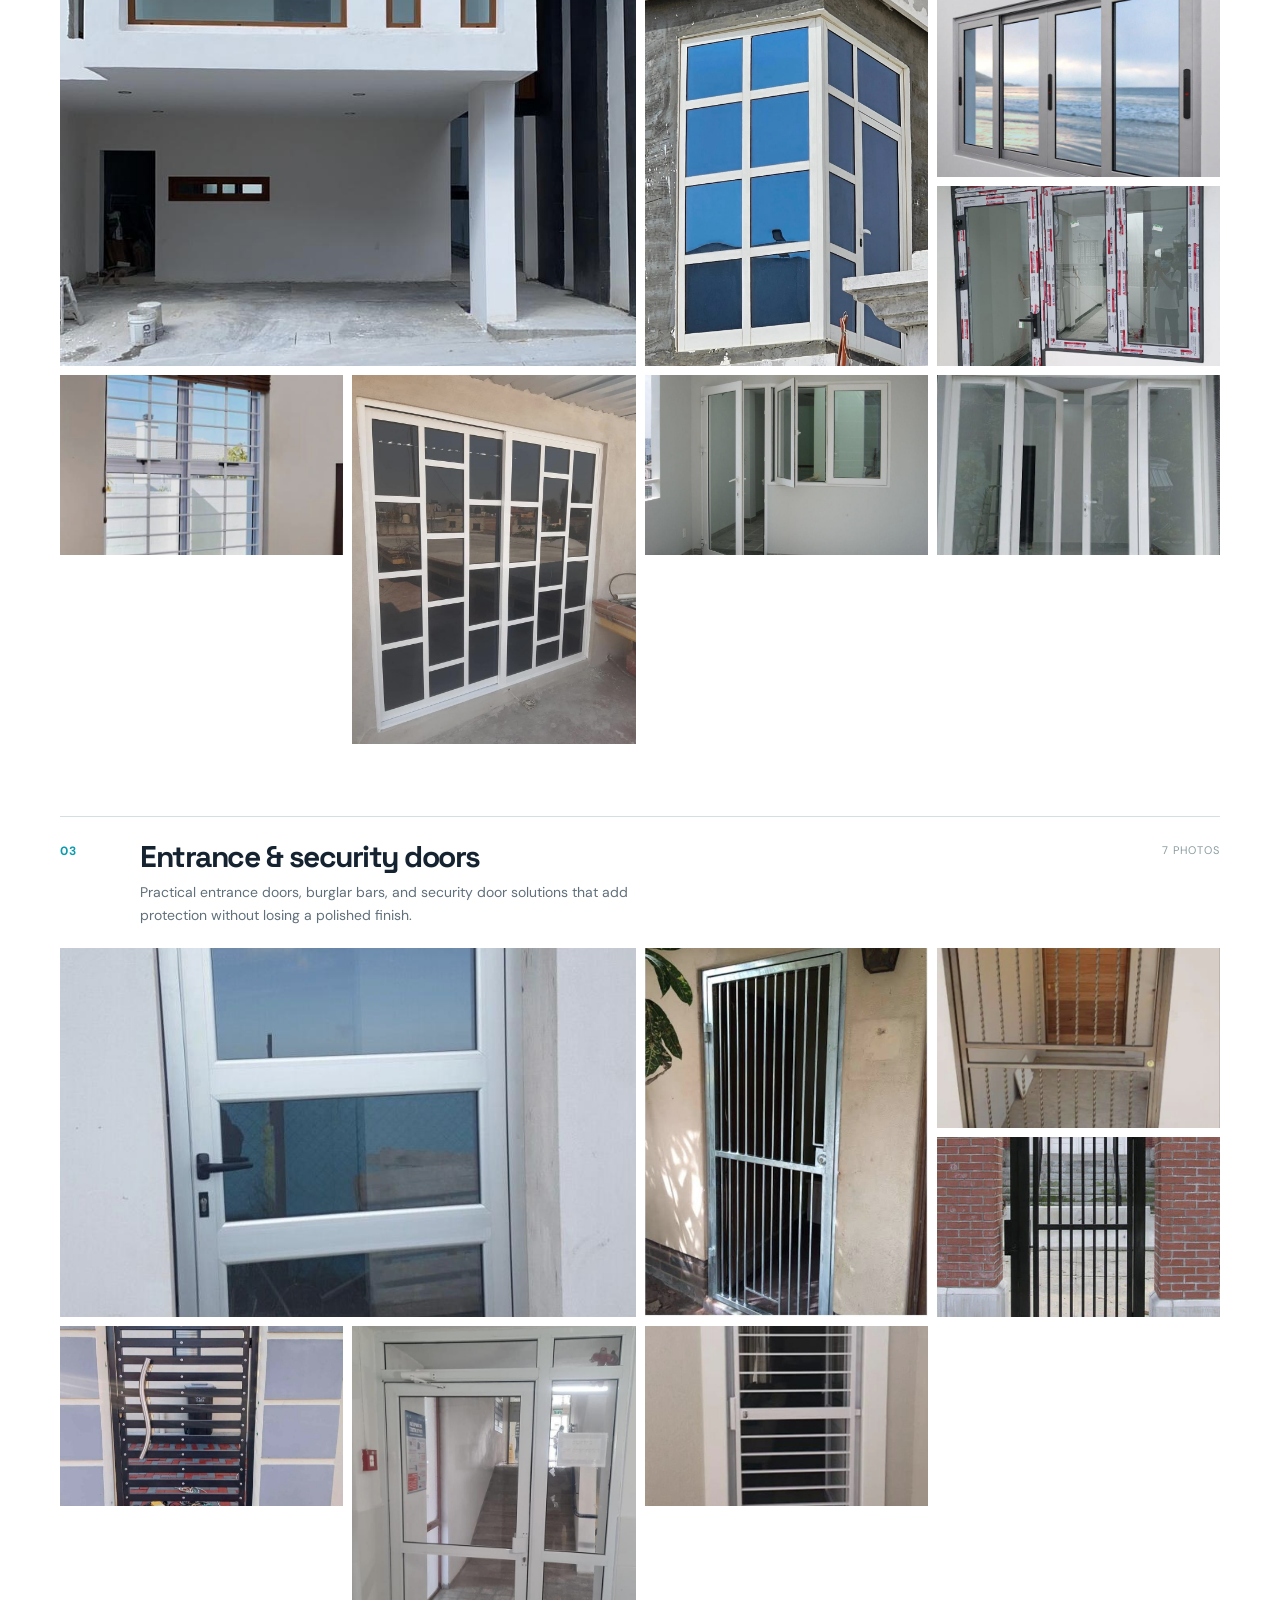
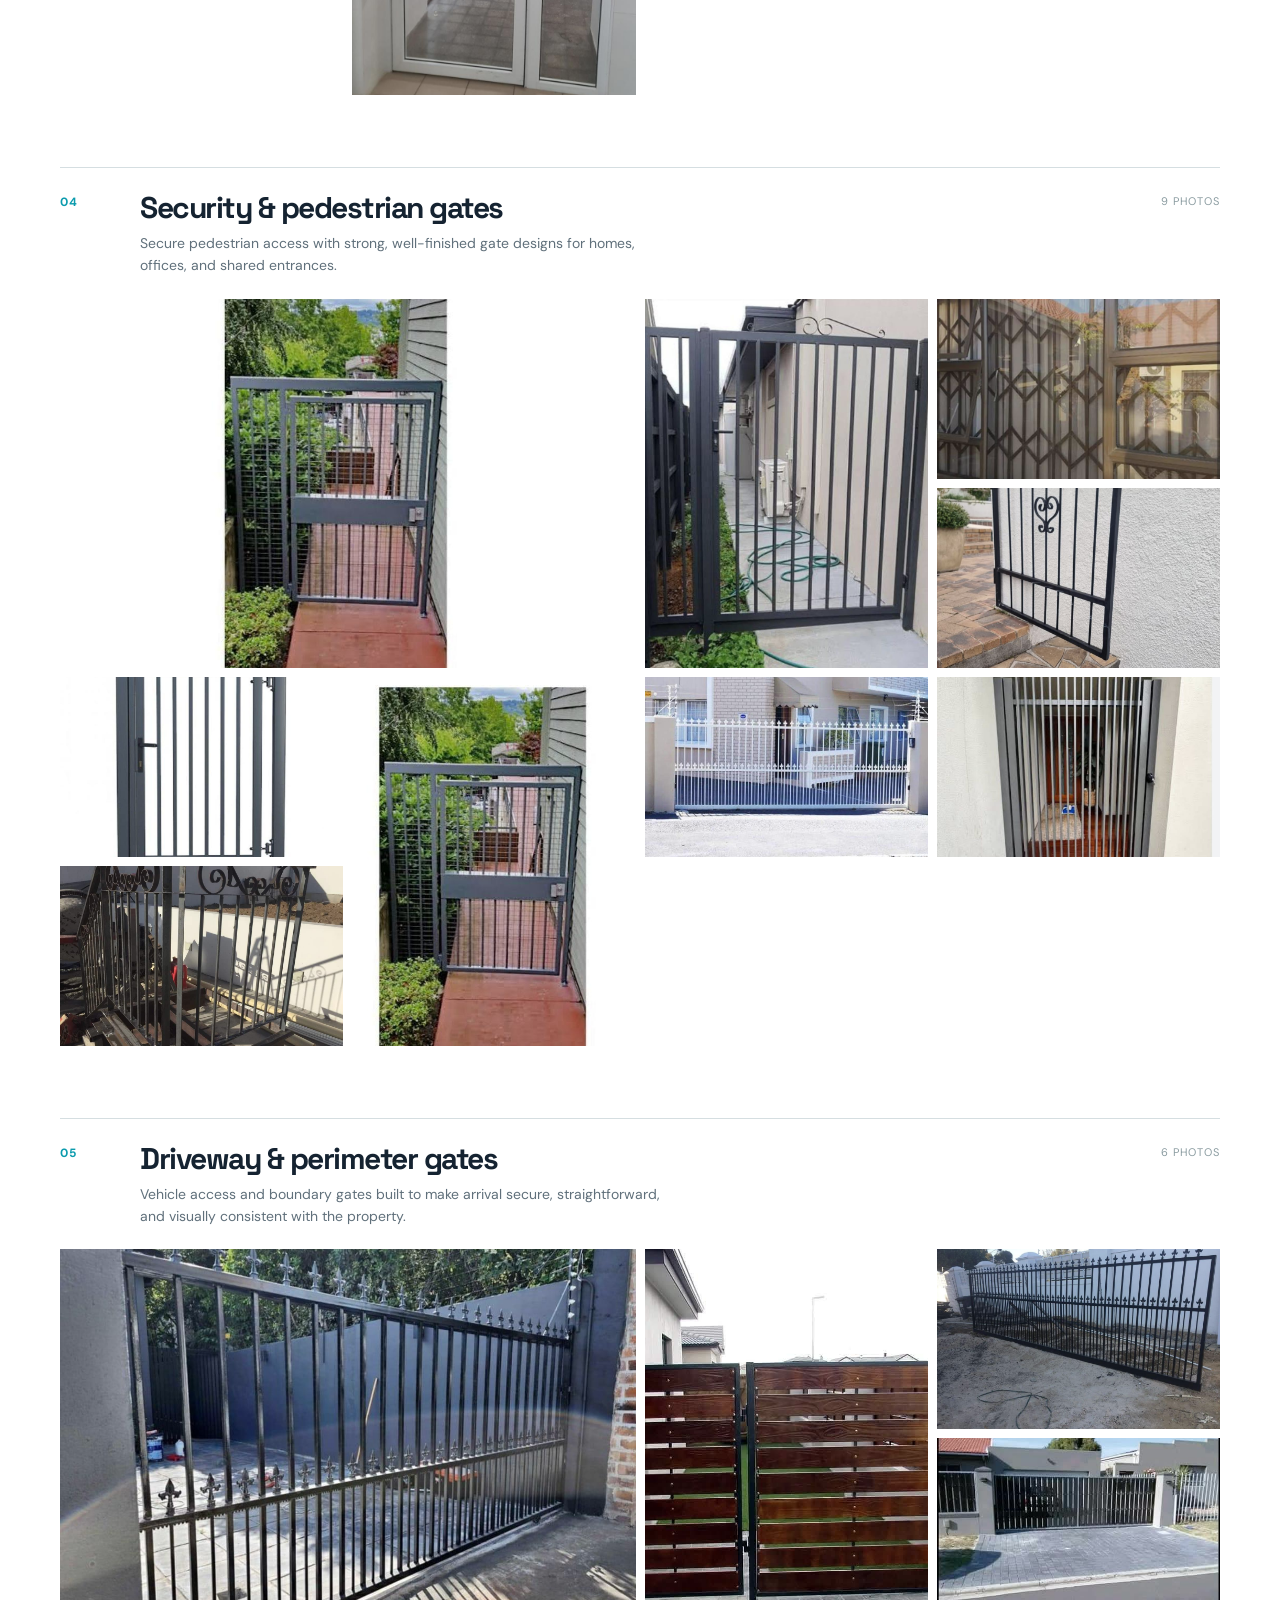
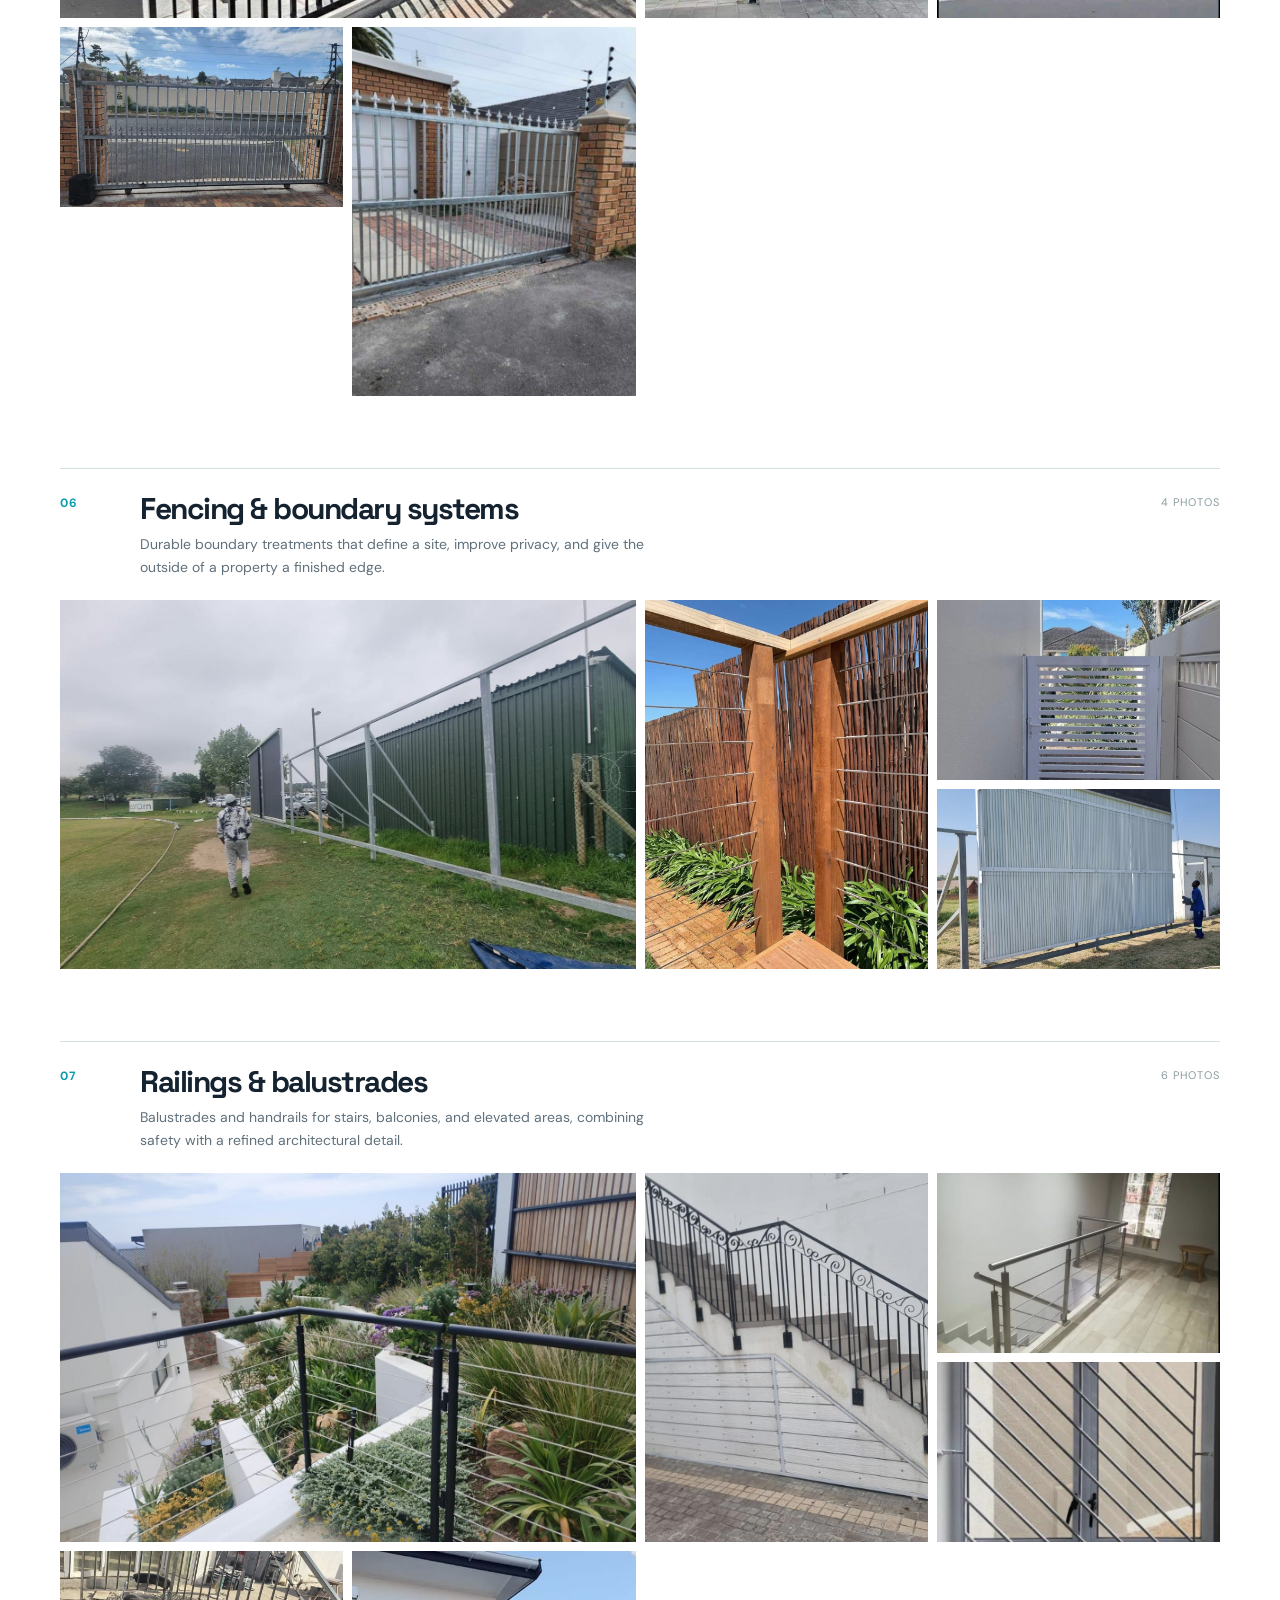
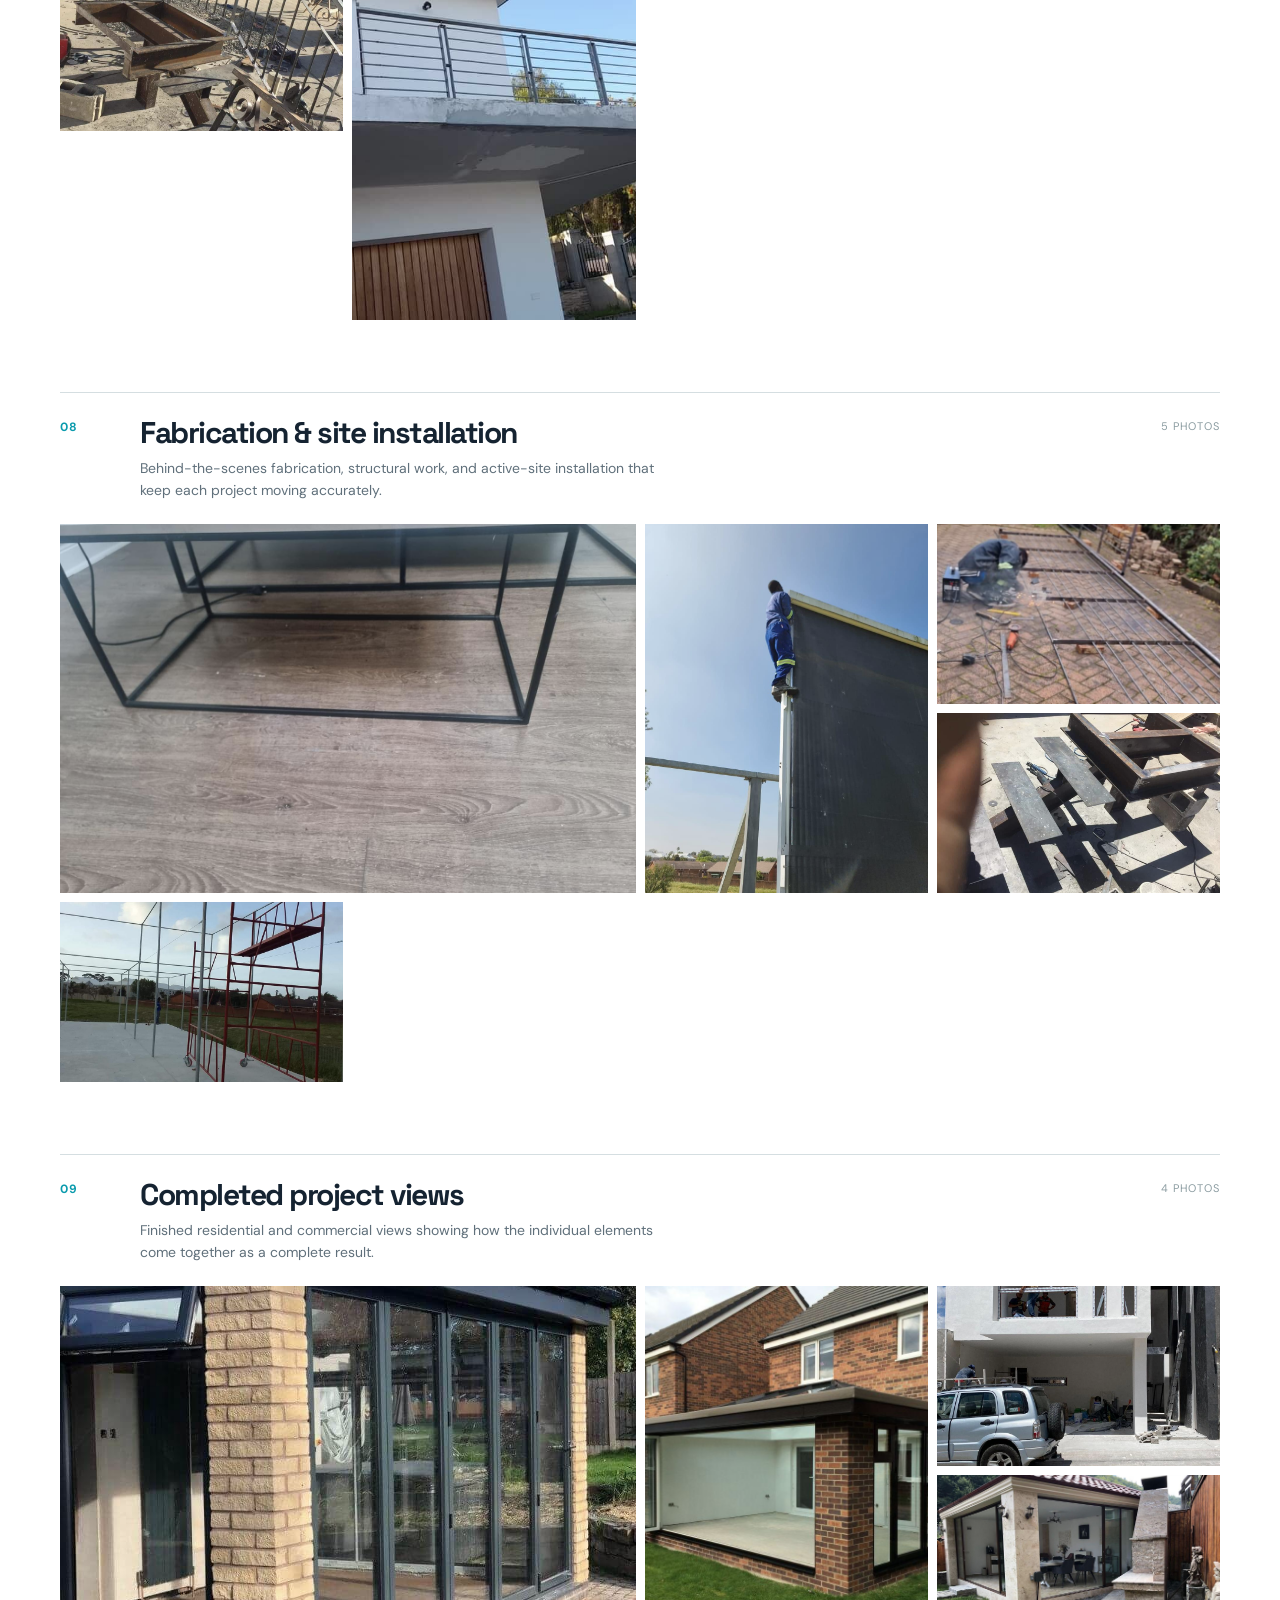
==== commit 7323879f: "Build Keith Simon Projects website Co-authored-by: Copilot App <223556219+Copilot@users.noreply.gith" ====
--- a/index.html
+++ b/index.html
@@ -1,344 +1,312 @@
-<!DOCTYPE html>
+<!doctype html>
 <html lang="en">
   <head>
     <meta charset="UTF-8" />
     <meta name="viewport" content="width=device-width, initial-scale=1.0" />
-    <meta
-      name="description"
-      content="iCare is a youth-led mental health initiative creating safe conversations, support, and awareness for young people."
-    />
-    <title>iCare | Youth Mental Health</title>
+    <meta name="description" content="Keith Simon Projects — construction, telecommunications, security, water and refrigeration solutions." />
+    <title>Keith Simon Projects | Building. Connecting. Keeping You Running.</title>
     <link rel="preconnect" href="https://fonts.googleapis.com" />
     <link rel="preconnect" href="https://fonts.gstatic.com" crossorigin />
-    <link
-      href="https://fonts.googleapis.com/css2?family=Manrope:wght@400;500;600;700;800&display=swap"
-      rel="stylesheet"
-    />
+    <link href="https://fonts.googleapis.com/css2?family=DM+Sans:wght@400;500;600;700&family=Space+Grotesk:wght@500;600;700&display=swap" rel="stylesheet" />
     <link rel="stylesheet" href="styles.css" />
   </head>
   <body>
     <header class="site-header">
       <div class="container nav-wrap">
-        <a href="#top" class="brand" aria-label="iCare home">
-          <img src="icare-logo.png" alt="iCare logo" class="brand-logo" />
+        <a class="brand" href="#top" aria-label="Keith Simon Projects home">
+          <img src="keith-simon-logo-source.jpeg" alt="Keith Simon Projects" class="brand-logo" />
         </a>
+        <button class="nav-toggle" id="nav-toggle" aria-expanded="false" aria-controls="main-nav" aria-label="Open navigation"><span></span><span></span></button>
         <nav class="main-nav" id="main-nav" aria-label="Main navigation">
           <a href="#about">About</a>
           <a href="#services">Services</a>
-          <a href="#instagram">Instagram</a>
-          <a href="gallery.html">Gallery</a>
-          <a href="donate.html">Donate</a>
-          <a href="anonymous.html">Share anonymously</a>
-          <a href="#resources">Resources</a>
+          <a href="#refrigeration">Cooling</a>
+          <a href="#construction">Projects</a>
+          <a href="#commitment">Our commitment</a>
           <a href="#contact">Contact</a>
         </nav>
-        <button class="nav-toggle" id="nav-toggle" aria-expanded="false" aria-controls="main-nav" aria-label="Toggle menu">
-          <span></span>
-          <span></span>
-          <span></span>
-        </button>
-        <a class="btn btn-primary desktop-cta" href="https://www.instagram.com/icare_int?stkn=cmU0aDU4Ynk5eHl6&utm_source=qr" target="_blank" rel="noreferrer">Follow on Instagram</a>
+        <a class="button button-light nav-cta" href="#contact">Start a project <span aria-hidden="true">↗</span></a>
       </div>
     </header>
 
     <main id="top">
       <section class="hero">
-        <div class="container hero-grid">
+        <div class="container hero-inner">
           <div class="hero-copy">
-            <p class="eyebrow">Youth-led initiative</p>
-            <h1>Educate, Empower and Support.</h1>
-            <p class="lead">
-              iCare International is a youth-led initiative that seeks to create a supportive and inclusive community where everyone can thrive.
-              We are passionate about spreading awareness and promoting positive change on social issues that affect our society.
-            </p>
+            <p class="eyebrow"><span class="eyebrow-dot"></span> Construction · Technology · Technical services</p>
+            <h1>Built for <em>what’s next.</em></h1>
+            <p class="hero-lead">Practical solutions for the places, systems, and people that keep business moving.</p>
             <div class="hero-actions">
-              <a class="btn btn-primary" href="#contact">Talk to us</a>
-              <a class="btn btn-secondary" href="https://www.instagram.com/icare_int?stkn=cmU0aDU4Ynk5eHl6&utm_source=qr" target="_blank" rel="noreferrer">See our Instagram</a>
-            </div>
-            <ul class="mini-stats" aria-label="Key initiative stats">
-              <li><strong>1,346</strong><span>followers</span></li>
-              <li><strong>600</strong><span>following</span></li>
-              <li><strong>93</strong><span>posts</span></li>
-            </ul>
-          </div>
-
-          <div class="hero-visual" aria-label="iCare logo and mental health support graphic">
-            <div class="bubble bubble-one"></div>
-            <div class="bubble bubble-two"></div>
-            <div class="card card-main profile-card">
-              <img src="icare-logo.png" alt="iCare logo" class="profile-badge" />
-              <div class="signal">
-                <span>Mental health awareness</span>
-                <div class="bars">
-                  <i></i><i></i><i></i><i></i>
-                </div>
-              </div>
-            </div>
-            <div class="card card-floating">
-              <p>“Awareness on Mental-Physical Health.”</p>
-            </div>
-          </div>
-        </div>
-      </section>
-
-      <section id="about" class="section">
-        <div class="container split-layout">
-          <div>
-            <p class="eyebrow">About us</p>
-            <h2>We are creating safer communities through awareness, empathy, and action.</h2>
-          </div>
-          <div>
-            <p>
-              iCare is a youth-led initiative focused on helping individuals and communities affected by mental health issues,
-              gender-based violence, addiction, and social inequality. Our work centres on youth, the elderly, and special communities,
-              with a strong commitment to dignity, inclusion, and support.
-            </p>
-          </div>
-        </div>
-      </section>
-
-      <section class="section impact-section">
-        <div class="container impact-grid">
-          <article>
-            <strong>1:1 support</strong>
-            <p>Encouraging conversations that remind people they are not alone.</p>
-          </article>
-          <article>
-            <strong>Peer-led care</strong>
-            <p>We build spaces rooted in empathy, trust, and honest community support.</p>
-          </article>
-          <article>
-            <strong>Actionable tools</strong>
-            <p>Short, practical guidance that helps people cope, heal, and move forward.</p>
-          </article>
-        </div>
-      </section>
-
-      <section id="services" class="section section-soft">
+              <a class="button button-accent" href="#services">Explore our services <span aria-hidden="true">↗</span></a>
+              <a class="text-button" href="#about">Meet Keith Simon Projects <span aria-hidden="true">↓</span></a>
+            </div>
+          </div>
+          <div class="hero-mark" aria-hidden="true">
+            <div class="mark-ring"></div>
+            <div class="mark-lines"><span></span><span></span><span></span></div>
+            <span class="mark-k">K</span>
+            <span class="mark-caption">KSP / 01</span>
+          </div>
+        </div>
+        <div class="hero-footer container">
+          <span>Serving residential, commercial &amp; industrial clients</span>
+          <span class="scroll-hint">Scroll to discover <i>↓</i></span>
+        </div>
+      </section>
+
+      <section class="intro section" id="about">
+        <div class="container intro-grid">
+          <p class="section-number">01 <span>/</span> About</p>
+          <div class="intro-content">
+            <h2>One partner.<br /><span>Many capabilities.</span></h2>
+            <p>KEITH SIMON PROJECTS is a multi-disciplinary services company specialising in construction, aluminum works, telecommunications, security systems, and water and refrigeration solutions.</p>
+            <p>We deliver reliable, professional, and practical solutions tailored to the needs of residential, commercial, and industrial clients.</p>
+            <a class="arrow-link" href="#commitment">Our approach <span aria-hidden="true">↗</span></a>
+          </div>
+          <div class="intro-aside"><strong>04</strong><span>core disciplines<br />under one roof</span></div>
+        </div>
+      </section>
+
+      <section class="services section" id="services">
         <div class="container">
-          <div class="section-heading">
-            <p class="eyebrow">What we do</p>
-            <h2>Support that meets young people where they are.</h2>
-          </div>
-
-          <div class="card-grid three-up">
-            <article class="info-card">
-              <div class="icon">💬</div>
-              <h3>Mental Health Awareness</h3>
-              <p>To promote mental wellness, reduce stigma, and provide support for individuals struggling with mental health issues.</p>
+          <div class="section-top">
+            <p class="section-number">02 <span>/</span> What we do</p>
+            <p class="section-note">From first fix to final finish,<br />we make complex work simple.</p>
+          </div>
+          <div class="service-list">
+            <article class="service-card">
+              <div class="service-index">01</div>
+              <div class="service-icon">▱</div>
+              <div class="service-body"><h3>Construction &amp;<br />aluminum works</h3><p>Durable, modern building solutions crafted for everyday performance.</p><div class="service-tags"><span>Sliding doors</span><span>Windows &amp; frames</span><span>Gates &amp; shopfronts</span></div></div>
+              <a class="service-arrow" href="#contact" aria-label="Enquire about construction and aluminum works">↗</a>
             </article>
-            <article class="info-card">
-              <div class="icon">🌱</div>
-              <h3>GBV Prevention</h3>
-              <p>To educate and empower individuals to prevent gender-based violence, promote healthy relationships, and support survivors.</p>
+            <article class="service-card service-card-telecom">
+              <div class="service-index">02</div>
+              <div class="service-icon">⌁</div>
+              <div class="service-body"><h3>Telecommunications<br />&amp; security</h3><p>Technology solutions designed to improve connectivity, communication, and safety for homes, businesses, and industrial sites.</p><div class="service-tags"><span>Signal boosters</span><span>Network solutions</span><span>CCTV installation</span><span>Security monitoring</span><span>Equipment installation</span><span>Maintenance &amp; servicing</span></div></div>
+              <a class="service-arrow" href="https://wa.me/c/447824927226" target="_blank" rel="noreferrer" aria-label="View telecommunications and security catalogue on WhatsApp">↗</a>
             </article>
-            <article class="info-card">
-              <div class="icon">🤝</div>
-              <h3>Addiction Support</h3>
-              <p>To provide resources and support for individuals struggling with addiction, and to promote healthy coping mechanisms.</p>
+            <article class="service-card">
+              <div class="service-index">03</div>
+              <div class="service-icon">◌</div>
+              <div class="service-body"><h3>Water &amp;<br />refrigeration</h3><p>Keeping essential systems clean, cool, reliable, and running smoothly.</p><div class="service-tags"><span>Water dispensers</span><span>Purification systems</span><span>Repairs &amp; servicing</span></div></div>
+              <a class="service-arrow" href="#contact" aria-label="Enquire about water and refrigeration services">↗</a>
             </article>
           </div>
-        </div>
-      </section>
-
-      <section id="instagram" class="section">
+          <article class="product-feature">
+            <div class="product-gallery product-gallery-mimo">
+              <img src="telecom/mimo-distributed-antenna-diagram.jpeg" alt="MIMO distributed antenna system diagram" />
+              <img src="telecom/mimo-distributed-antenna-equipment.jpeg" alt="MIMO distributed antenna system equipment" />
+              <img src="telecom/mimo-distributed-antenna-installation.jpeg" alt="MIMO antenna installation" />
+              <img src="telecom/mimo-distributed-antenna-detail.jpeg" alt="MIMO distributed antenna system detail" />
+              <img src="telecom/mimo-distributed-antenna-system.jpeg" alt="MIMO distributed antenna system components" />
+            </div>
+            <div class="product-copy">
+              <p class="catalogue-kicker">Featured telecommunications product</p>
+              <h3>MIMO distributed antenna system</h3>
+              <p>Scalable indoor coverage for large buildings, offices, warehouses, and multi-level facilities. The system distributes mobile signal through feeders, couplers, splitters, and multiple MIMO antennas across each level.</p>
+              <div class="service-tags"><span>Multi-level coverage</span><span>MIMO antennas</span><span>Scalable system</span><span>Professional installation</span></div>
+              <a class="arrow-link" href="https://wa.me/c/447824927226" target="_blank" rel="noreferrer">View product catalogue <span aria-hidden="true">↗</span></a>
+            </div>
+          </article>
+          <article class="product-feature product-feature-reverse">
+            <div class="product-gallery">
+              <img src="telecom/5-band-signal-booster-front.jpeg" alt="5 Band signal booster front view" />
+              <img src="telecom/5-band-signal-booster-detail.jpeg" alt="5 Band signal booster detail view" />
+            </div>
+            <div class="product-copy">
+              <p class="catalogue-kicker">Featured telecommunications product</p>
+              <h3>5 Band signal booster</h3>
+              <p>Multi-band signal coverage in one compact unit, supporting B20 (800MHz), B8 (900MHz), B3 (1800MHz), B1 (2100MHz), and B7 (2600MHz).</p>
+              <div class="service-tags"><span>5 frequency bands</span><span>Multi-network coverage</span><span>Professional installation</span></div>
+              <a class="arrow-link" href="https://wa.me/c/447824927226" target="_blank" rel="noreferrer">View product catalogue <span aria-hidden="true">↗</span></a>
+            </div>
+          </article>
+          <article class="product-feature product-feature-dual">
+            <div class="product-gallery product-gallery-wide">
+              <img src="telecom/dual-band-booster-front.jpeg" alt="Dual Band signal booster front view" />
+              <img src="telecom/dual-band-booster-detail.jpeg" alt="Dual Band signal booster detail view" />
+              <img src="telecom/dual-band-booster-side.jpeg" alt="Dual Band signal booster side view" />
+              <img src="telecom/dual-band-booster-installed.jpeg" alt="Dual Band signal booster installed view" />
+              <img src="telecom/dual-band-booster-extra.jpeg" alt="Dual Band signal booster product view" />
+            </div>
+            <div class="product-copy">
+              <p class="catalogue-kicker">Featured telecommunications product</p>
+              <h3>Dual Band signal booster</h3>
+              <p>A flexible signal enhancement solution for reliable mobile coverage across 2G, 3G, 4G, and 5G networks. Designed for clearer communication and stronger connectivity.</p>
+              <div class="service-tags"><span>2G compatible</span><span>3G compatible</span><span>4G compatible</span><span>5G compatible</span></div>
+              <a class="arrow-link" href="https://wa.me/c/447824927226" target="_blank" rel="noreferrer">View product catalogue <span aria-hidden="true">↗</span></a>
+            </div>
+          </article>
+          <article class="product-feature product-feature-reverse product-feature-kit">
+            <div class="product-gallery product-gallery-single">
+              <img src="telecom/tri-band-full-kit-repeater.jpeg" alt="Tri-band full kit repeater with indoor and outdoor antennas" />
+            </div>
+            <div class="product-copy">
+              <p class="catalogue-kicker">Featured telecommunications product</p>
+              <h3>Tri-band full kit repeater</h3>
+              <p>A complete mobile signal repeater kit suitable for homes and offices. The full kit includes the repeater unit, antennas, cable, mounting hardware, and power supply for a practical coverage upgrade.</p>
+              <div class="service-tags"><span>Home suitable</span><span>Office suitable</span><span>Full installation kit</span></div>
+              <a class="arrow-link" href="https://wa.me/c/447824927226" target="_blank" rel="noreferrer">View product catalogue <span aria-hidden="true">↗</span></a>
+            </div>
+          </article>
+          <article class="product-feature product-feature-pico">
+            <div class="product-gallery product-gallery-mimo">
+              <img src="telecom/pico-repeater-front.jpeg" alt="Pico cellular repeater front view" />
+              <img src="telecom/pico-repeater-side.jpeg" alt="Pico cellular repeater side view" />
+              <img src="telecom/pico-repeater-detail.jpeg" alt="Pico cellular repeater detail view" />
+              <img src="telecom/pico-repeater-installed.jpeg" alt="Pico cellular repeater installation view" />
+            </div>
+            <div class="product-copy">
+              <p class="catalogue-kicker">Featured telecommunications product</p>
+              <h3>Pico Cellular Repeater</h3>
+              <p>Full wide-band signal enhancement for GSM, UMTS, and LTE on 900MHz networks. Designed to improve 2G, 3G, and 4G mobile coverage in homes, offices, and other indoor spaces.</p>
+              <div class="service-tags"><span>900MHz full wide band</span><span>GSM / UMTS / LTE</span><span>2G / 3G / 4G</span><span>Indoor coverage</span></div>
+              <a class="arrow-link" href="https://wa.me/c/447824927226" target="_blank" rel="noreferrer">View product catalogue <span aria-hidden="true">↗</span></a>
+            </div>
+          </article>
+          <div class="booster-catalogue">
+            <div class="booster-catalogue-heading">
+              <p class="catalogue-kicker">More connectivity solutions</p>
+              <h3>Boost signal wherever it matters.</h3>
+              <p>Ask us about the right booster, antenna, or installation package for your space.</p>
+            </div>
+            <div class="booster-grid">
+              <article class="booster-card">
+                <span class="booster-card-number">01 / HOME</span>
+                <img class="booster-card-image" src="https://images.unsplash.com/photo-1558008258-3256797b43f3?auto=format&fit=crop&w=900&q=80" alt="Modern home interior representing reliable home connectivity" />
+                <div class="booster-card-icon">⌂</div>
+                <h4>Home signal booster</h4>
+                <p>Improve mobile coverage in bedrooms, living spaces, and other areas where indoor signal is weak or unreliable.</p>
+                <a href="https://wa.me/c/447824927226" target="_blank" rel="noreferrer">Check availability <span aria-hidden="true">↗</span></a>
+              </article>
+              <article class="booster-card">
+                <span class="booster-card-number">02 / COMMERCIAL</span>
+                <img class="booster-card-image" src="https://images.unsplash.com/photo-1497366754035-f200968a6e72?auto=format&fit=crop&w=900&q=80" alt="Modern office representing commercial connectivity" />
+                <div class="booster-card-icon">▥</div>
+                <h4>Office &amp; commercial booster</h4>
+                <p>Support clearer calls and stronger mobile data across offices, shops, reception areas, and business premises.</p>
+                <a href="https://wa.me/c/447824927226" target="_blank" rel="noreferrer">Check availability <span aria-hidden="true">↗</span></a>
+              </article>
+              <article class="booster-card">
+                <span class="booster-card-number">03 / MULTI-ROOM</span>
+                <img class="booster-card-image" src="https://images.unsplash.com/photo-1558618666-fcd25c85cd64?auto=format&fit=crop&w=900&q=80" alt="Connected home interior representing multi-room signal coverage" />
+                <div class="booster-card-icon">⌁</div>
+                <h4>Multi-room coverage system</h4>
+                <p>Extend improved signal through several rooms with the right combination of amplifier, cabling, and indoor antennas.</p>
+                <a href="https://wa.me/c/447824927226" target="_blank" rel="noreferrer">Check availability <span aria-hidden="true">↗</span></a>
+              </article>
+              <article class="booster-card">
+                <span class="booster-card-number">04 / INDUSTRIAL</span>
+                <img class="booster-card-image" src="https://images.unsplash.com/photo-1518770660439-4636190af475?auto=format&fit=crop&w=900&q=80" alt="Close-up of electronic network equipment and circuit components" />
+                <div class="booster-card-icon">◇</div>
+                <h4>Industrial signal booster</h4>
+                <p>Improve mobile coverage across workshops, warehouses, plant rooms, and other large or signal-blocked workspaces.</p>
+                <a href="https://wa.me/c/447824927226" target="_blank" rel="noreferrer">Check availability <span aria-hidden="true">↗</span></a>
+              </article>
+              <article class="booster-card">
+                <span class="booster-card-number">05 / OUTDOOR</span>
+                <img class="booster-card-image" src="https://images.unsplash.com/photo-1509391366360-2e959784a276?auto=format&fit=crop&w=900&q=80" alt="Telecommunications tower representing outdoor antenna systems" />
+                <div class="booster-card-icon">◉</div>
+                <h4>Outdoor antenna systems</h4>
+                <p>Capture available signal from outside and feed it into a booster system for better reach inside the building.</p>
+                <a href="https://wa.me/c/447824927226" target="_blank" rel="noreferrer">Check availability <span aria-hidden="true">↗</span></a>
+              </article>
+              <article class="booster-card">
+                <span class="booster-card-number">06 / SERVICE</span>
+                <img class="booster-card-image" src="https://images.unsplash.com/photo-1581091226825-a6a2a5aee158?auto=format&fit=crop&w=900&q=80" alt="Technician working on equipment representing professional installation and servicing" />
+                <div class="booster-card-icon">+</div>
+                <h4>Installation &amp; servicing</h4>
+                <p>Professional site assessment, installation, fault diagnosis, maintenance, and system servicing for reliable performance.</p>
+                <a href="https://wa.me/c/447824927226" target="_blank" rel="noreferrer">Book a consultation <span aria-hidden="true">↗</span></a>
+              </article>
+            </div>
+          </div>
+          <div class="catalogue-panel">
+            <div class="catalogue-mark" aria-hidden="true">⌁</div>
+            <div>
+              <p class="catalogue-kicker">Telecommunications catalogue</p>
+              <h3>See the products, photos &amp; descriptions.</h3>
+              <p>Browse our WhatsApp catalogue for available connectivity, communications, CCTV, and security equipment. Each catalogue item includes its product photo and description.</p>
+            </div>
+            <a class="button button-accent" href="https://wa.me/c/447824927226" target="_blank" rel="noreferrer">View catalogue <span aria-hidden="true">↗</span></a>
+          </div>
+        </div>
+      </section>
+
+      <section class="cooling-showcase section" id="refrigeration">
         <div class="container">
-          <div class="section-heading split-heading">
-            <div>
-              <p class="eyebrow">Instagram updates</p>
-              <h2>Everything we share is created to educate, empower, and support.</h2>
-            </div>
-            <a class="text-link" href="https://www.instagram.com/icare_int?stkn=cmU0aDU4Ynk5eHl6&utm_source=qr" target="_blank" rel="noreferrer">@icare_int</a>
-          </div>
-
-          <div id="instagram-feed" class="card-grid four-up instagram-grid" aria-live="polite"></div>
-        </div>
-      </section>
-
-      <section class="section section-soft spotlight">
-        <div class="container spotlight-wrap">
-          <div>
-            <p class="eyebrow">Our vision</p>
-            <h2>To become a leading voice for youth empowerment and social change.</h2>
-          </div>
-          <p>
-            We want to create a world where mental health is prioritized, gender-based violence is eradicated, and everyone has access to equal opportunities and support.
-          </p>
-        </div>
-      </section>
-
-      <section class="section brand-strip">
-        <div class="container brand-row">
-          <span>safe</span>
-          <span>honest</span>
-          <span>supportive</span>
-          <span>youth-led</span>
-          <span>healing</span>
-        </div>
-      </section>
-
-      <section class="section editorial-section">
+          <div class="section-top">
+            <p class="section-number">02B <span>/</span> Cooling &amp; water systems</p>
+            <p class="section-note">Reliable temperature control<br />for everyday operations.</p>
+          </div>
+          <div class="cooling-hero">
+            <div class="cooling-hero-image">
+              <img src="refrigeration/unit-01.jpeg" alt="Stainless steel refrigeration and cooling unit with front controls and ventilation panels" loading="lazy" />
+              <span>Cooling equipment.<br /><strong>Built for control.</strong></span>
+            </div>
+            <div class="cooling-hero-copy">
+              <p class="cooling-kicker">Water, refrigeration &amp; technical care</p>
+              <h2>Small systems.<br /><span>Big difference.</span></h2>
+              <p>We supply and support practical refrigeration equipment, including enclosed cooling units with control switches, service connections, and ventilated housings for reliable temperature management.</p>
+              <a class="arrow-link" href="#contact">Discuss your system <span aria-hidden="true">↗</span></a>
+            </div>
+          </div>
+          <div class="cooling-grid">
+            <article class="cooling-card"><span>01</span><h3>Industrial cooling units</h3><p>Enclosed refrigeration equipment with durable panels, ventilation, and clearly arranged front controls.</p></article>
+            <article class="cooling-card"><span>02</span><h3>Controls &amp; connections</h3><p>Power switches, service points, and component connections checked for safe, dependable operation.</p></article>
+            <article class="cooling-card"><span>03</span><h3>Equipment installation</h3><p>Positioning, connection, and commissioning support for cooling equipment in practical working environments.</p></article>
+            <article class="cooling-card"><span>04</span><h3>Servicing &amp; fault finding</h3><p>Inspection and maintenance focused on ventilation, electrical controls, panels, and visible system condition.</p></article>
+          </div>
+          <div class="cooling-photo-strip">
+            <figure><img src="refrigeration/unit-02.jpeg" alt="Close view of refrigeration unit controls and service connections" loading="lazy" /><figcaption>Controls &amp; service points</figcaption></figure>
+            <figure><img src="refrigeration/unit-05.jpeg" alt="Refrigeration equipment detail showing the unit casing and service-ready construction" loading="lazy" /><figcaption>Equipment detail</figcaption></figure>
+            <figure><img src="refrigeration/unit-04.jpeg" alt="Refrigeration equipment prepared for technical installation" loading="lazy" /><figcaption>Equipment installation</figcaption></figure>
+          </div>
+        </div>
+      </section>
+
+      <section class="construction-gallery section" id="construction">
         <div class="container">
-          <div class="section-heading">
-            <p class="eyebrow">Our story</p>
-            <h2>Small, intentional moments of care add up.</h2>
-          </div>
-
-          <div class="editorial-grid">
-            <article class="editorial-feature">
-              <img src="gallery/444533f6-07a3-496b-be11-adcc63a72e7a-WhatsApp Image 2026-09-18 at 11.58.21 (1).jpeg" alt="Community member speaking at a youth support event" />
-              <div>
-                <span class="pill dark-pill">Community</span>
-                <h3>Connection over perfection</h3>
-                <p>We believe healing grows in safe, honest, human conversations.</p>
-              </div>
-            </article>
-
-            <article class="editorial-card">
-              <span class="pill dark-pill">Wellbeing</span>
-              <h3>Rest is not a reward.</h3>
-              <p>We remind young people that slowing down is a form of strength.</p>
-            </article>
-
-            <article class="editorial-card">
-              <span class="pill dark-pill">Support</span>
-              <h3>Real conversations matter.</h3>
-              <p>We make space for feelings without pressure, shame, or performance.</p>
-            </article>
-          </div>
-        </div>
-      </section>
-
-      <section id="resources" class="section section-soft">
-        <div class="container">
-          <div class="section-heading">
-            <p class="eyebrow">Resources</p>
-            <h2>Simple tools for everyday wellbeing.</h2>
-          </div>
-
-          <div class="resource-list">
-            <article>
-              <span class="pill">Mental health</span>
-              <h3>Mental Health Awareness</h3>
-              <p>To promote mental wellness, reduce stigma, and provide support for individuals struggling with mental health issues.</p>
-            </article>
-            <article>
-              <span class="pill">GBV</span>
-              <h3>GBV Prevention</h3>
-              <p>To educate and empower individuals to prevent gender-based violence, promote healthy relationships, and support survivors.</p>
-            </article>
-            <article>
-              <span class="pill">Addiction</span>
-              <h3>Addiction Support</h3>
-              <p>To provide resources and support for individuals struggling with addiction, and to promote healthy coping mechanisms.</p>
-            </article>
-          </div>
-        </div>
-      </section>
-
-      <section class="section testimonials">
-        <div class="container">
-          <div class="section-heading">
-            <p class="eyebrow">Real voices</p>
-            <h2>Young people are starting conversations that matter.</h2>
-          </div>
-
-          <div class="card-grid three-up">
-            <blockquote class="quote-card">
-              “Seeing these conversations online made me feel less alone. It reminded me that asking for help is brave.”
-            </blockquote>
-            <blockquote class="quote-card">
-              “The content feels warm, honest, and practical. It gives me tools I can use in real life.”
-            </blockquote>
-            <blockquote class="quote-card">
-              “This space feels like a calm place to pause, reflect, and reconnect with myself.”
-            </blockquote>
-          </div>
-        </div>
-      </section>
-
-      <section class="section support-band">
-        <div class="container support-band-inner">
-          <div>
-            <p class="eyebrow">Join the mission</p>
-            <h2>Support is more powerful when it is honest, local, and human.</h2>
-          </div>
-          <div class="support-actions">
-            <a class="btn btn-primary" href="gallery.html">View our gallery</a>
-            <a class="btn btn-secondary" href="https://www.instagram.com/icare_int?stkn=cmU0aDU4Ynk5eHl6&utm_source=qr" target="_blank" rel="noreferrer">Follow iCare</a>
-          </div>
-        </div>
-      </section>
-
-      <section class="section social-section">
-        <div class="container social-panel">
-          <div>
-            <p class="eyebrow">Stay connected</p>
-            <h2>Follow iCare across our social community.</h2>
-            <p>Find more awareness, conversations, community updates, and stories from iCare.</p>
-          </div>
-          <nav class="social-links social-links-large" aria-label="iCare social media links">
-            <a href="https://www.instagram.com/icare_int?stkn=cmU0aDU4Ynk5eHl6&utm_source=qr" target="_blank" rel="noreferrer" aria-label="Instagram"><span aria-hidden="true">◎</span><span class="social-label">Instagram</span></a>
-            <a href="https://www.linkedin.com/company/icare-int" target="_blank" rel="noreferrer" aria-label="LinkedIn"><span aria-hidden="true">in</span><span class="social-label">LinkedIn</span></a>
-            <a href="https://www.youtube.com/@icare_official?si=yMkp_gHvwrRoBAPz" target="_blank" rel="noreferrer" aria-label="YouTube"><span aria-hidden="true">▶</span><span class="social-label">YouTube</span></a>
-            <a href="https://www.facebook.com/share/16DWoBZmup" target="_blank" rel="noreferrer" aria-label="Facebook"><span aria-hidden="true">f</span><span class="social-label">Facebook</span></a>
-            <a href="https://www.tiktok.com/@icareinternational_?_t=ZM-8w1FeyiGlGg&amp;_r=1" target="_blank" rel="noreferrer" aria-label="TikTok"><span aria-hidden="true">♪</span><span class="social-label">TikTok</span></a>
-          </nav>
-        </div>
-      </section>
-
-      <section id="contact" class="section contact-section">
-        <div class="container contact-box contact-layout">
-          <div class="contact-copy">
-            <p class="eyebrow">Let’s connect</p>
-            <h2>Need support, ideas, or partnership opportunities?</h2>
-            <p>
-              Reach out through the form, call us in South Africa or Zimbabwe, send a message on Instagram, or email us directly. We’re happy to connect.
-            </p>
-            <div class="contact-details" aria-label="iCare contact details">
-              <a href="tel:+27760552074"><span class="contact-flag" aria-hidden="true">🇿🇦</span><span><strong>South Africa</strong><br />+27 76 055 2074</span></a>
-              <a href="tel:+263780463000"><span class="contact-flag" aria-hidden="true">🇿🇼</span><span><strong>Zimbabwe</strong><br />+263 7 80463000</span></a>
-              <a href="mailto:icareinternationalorg@gmail.com"><span class="contact-flag" aria-hidden="true">✉️</span><span><strong>Email</strong><br />icareinternationalorg@gmail.com</span></a>
-            </div>
-            <div class="contact-actions compact-actions">
-              <a class="btn btn-primary" href="donate.html">Donate online</a>
-              <a class="btn btn-primary" href="https://www.instagram.com/icare_int?stkn=cmU0aDU4Ynk5eHl6&utm_source=qr" target="_blank" rel="noreferrer">DM us on Instagram</a>
-              <a class="btn btn-secondary" href="mailto:icareinternationalorg@gmail.com">Email us</a>
-            </div>
-          </div>
-
-          <form id="contact-form" class="contact-form" action="mailto:icareinternationalorg@gmail.com" method="post" enctype="text/plain">
-            <label>
-              Name
-              <input type="text" name="name" placeholder="Your name" required />
-            </label>
-            <label>
-              Email
-              <input type="email" name="email" placeholder="you@example.com" required />
-            </label>
-            <label>
-              Message
-              <textarea name="message" rows="5" placeholder="Tell us how we can help..." required></textarea>
-            </label>
-            <button type="submit" class="btn btn-primary submit-btn">Send message</button>
-          </form>
+          <div class="section-top">
+            <p class="section-number">02A <span>/</span> Construction portfolio</p>
+            <p class="section-note">A closer look at the work<br />behind every finished space.</p>
+          </div>
+          <div class="construction-intro">
+            <h2>Made on site.<br /><span>Built to last.</span></h2>
+            <p>From structural steel and elevated access work to cladding, roofing, fabrication, and final detailing, our construction team brings precision and practical thinking to every stage.</p>
+          </div>
+          <div id="construction-categories" class="construction-categories" aria-live="polite"></div>
+        </div>
+      </section>
+
+      <section class="commitment section" id="commitment">
+        <div class="container commitment-grid">
+          <div class="commitment-statement"><p class="section-number">03 <span>/</span> Our commitment</p><h2>Quality is not a feature.<br /><span>It’s the foundation.</span></h2></div>
+          <div class="commitment-copy"><p class="large-copy">We believe in combining quality workmanship, technical expertise, reliability, and professional customer service.</p><p>Whether you need a custom aluminum installation, improved telecommunications and security, or reliable water and cooling equipment services, our team is committed to delivering solutions that meet your requirements.</p><div class="values"><span>01 / Workmanship</span><span>02 / Reliability</span><span>03 / Expertise</span></div></div>
+        </div>
+      </section>
+
+      <section class="contact section" id="contact">
+        <div class="container contact-inner">
+          <p class="section-number">04 <span>/</span> Start a conversation</p>
+          <h2>Have a project<br /><em>in mind?</em></h2>
+          <p class="contact-lead">Tell us what you’re building, connecting, or keeping running. We’ll help you find the right way forward.</p>
+          <a class="button button-accent" href="#about">Explore our approach <span aria-hidden="true">↗</span></a>
+          <div class="contact-meta">
+            <span>KEITH SIMON PROJECTS</span>
+            <a href="tel:+447824927226"><span aria-hidden="true">☎</span> +44 7824 927226</a>
+            <a href="mailto:info@ksprojects.pro"><span aria-hidden="true">✉</span> info@ksprojects.pro</a>
+          </div>
+          <div class="social-links" aria-label="Social media links">
+            <a href="https://www.instagram.com/kspro_jects?stkn=bzFqY2pvaHZrbTk5&amp;utm_source=qr" target="_blank" rel="noreferrer" aria-label="Follow Keith Simon Projects on Instagram"><span aria-hidden="true">◎</span> Instagram</a>
+            <a href="https://www.facebook.com/share/19cvBDFTd2/?mibextid=wwXIfr" target="_blank" rel="noreferrer" aria-label="Follow Keith Simon Projects on Facebook"><span aria-hidden="true">f</span> Facebook</a>
+          </div>
         </div>
       </section>
     </main>
 
-    <footer class="site-footer">
-      <div class="container footer-wrap">
-        <p>© 2026 iCare. Youth-led mental health support.</p>
-        <nav class="social-links" aria-label="Social media links">
-          <a href="https://www.instagram.com/icare_int?stkn=cmU0aDU4Ynk5eHl6&utm_source=qr" target="_blank" rel="noreferrer" aria-label="Instagram"><span aria-hidden="true">◎</span><span class="social-label">Instagram</span></a>
-          <a href="https://www.linkedin.com/company/icare-int" target="_blank" rel="noreferrer" aria-label="LinkedIn"><span aria-hidden="true">in</span><span class="social-label">LinkedIn</span></a>
-          <a href="https://www.youtube.com/@icare_official?si=yMkp_gHvwrRoBAPz" target="_blank" rel="noreferrer" aria-label="YouTube"><span aria-hidden="true">▶</span><span class="social-label">YouTube</span></a>
-          <a href="https://www.facebook.com/share/16DWoBZmup" target="_blank" rel="noreferrer" aria-label="Facebook"><span aria-hidden="true">f</span><span class="social-label">Facebook</span></a>
-          <a href="https://www.tiktok.com/@icareinternational_?_t=ZM-8w1FeyiGlGg&amp;_r=1" target="_blank" rel="noreferrer" aria-label="TikTok"><span aria-hidden="true">♪</span><span class="social-label">TikTok</span></a>
-        </nav>
-      </div>
-    </footer>
-
+    <footer class="site-footer"><div class="container footer-inner"><span>© 2026 Keith Simon Projects</span><span>Building · Connecting · Keeping You Running.</span><div class="footer-socials"><a href="https://www.instagram.com/kspro_jects?stkn=bzFqY2pvaHZrbTk5&amp;utm_source=qr" target="_blank" rel="noreferrer" aria-label="Instagram">◎</a><a href="https://www.facebook.com/share/19cvBDFTd2/?mibextid=wwXIfr" target="_blank" rel="noreferrer" aria-label="Facebook">f</a><a href="#top">Back to top ↑</a></div></div></footer>
     <script src="script.js"></script>
   </body>
 </html>
--- a/styles.css
+++ b/styles.css
@@ -1,1396 +1,14 @@
-:root {
-  --bg: #faf8ff;
-  --panel: #ffffff;
-  --soft: #f2edff;
-  --primary: #8b5cf6;
-  --primary-deep: #4c1d95;
-  --accent: #c4b5fd;
-  --highlight: #ede9fe;
-  --text: #24153f;
-  --muted: #665b7d;
-  --line: rgba(76, 29, 149, 0.12);
-  --shadow: 0 22px 48px rgba(76, 29, 149, 0.14);
-}
-
-* {
-  box-sizing: border-box;
-}
-
-html {
-  scroll-behavior: smooth;
-  overflow-x: hidden;
-}
-
-body {
-  margin: 0;
-  font-family: "Manrope", sans-serif;
-  background: var(--bg);
-  color: var(--text);
-  overflow-x: hidden;
-}
-
-img {
-  max-width: 100%;
-  display: block;
-}
-
-a {
-  color: inherit;
-  text-decoration: none;
-  -webkit-tap-highlight-color: transparent;
-}
-
-p {
-  margin: 0;
-  line-height: 1.7;
-  color: var(--muted);
-}
-
-h1,
-h2,
-h3 {
-  margin: 0;
-  line-height: 1.15;
-  color: var(--text);
-}
-
-.container {
-  width: min(1120px, calc(100% - 2rem));
-  margin: 0 auto;
-}
-
-.section {
-  padding: 6rem 0;
-}
-
-.section-soft {
-  background: var(--soft);
-}
-
-.site-header {
-  position: sticky;
-  top: 0;
-  z-index: 20;
-  backdrop-filter: blur(14px);
-  background: rgba(250, 248, 255, 0.9);
-  border-bottom: 1px solid var(--line);
-}
-
-.nav-wrap {
-  position: relative;
-  display: flex;
-  align-items: center;
-  justify-content: space-between;
-  min-height: 82px;
-  gap: 1rem;
-}
-
-.main-nav a.active {
-  color: var(--text);
-  font-weight: 800;
-}
-
-.nav-toggle {
-  display: none;
-  background: transparent;
-  border: 0;
-  min-width: 44px;
-  min-height: 44px;
-  padding: 0.5rem;
-  cursor: pointer;
-  touch-action: manipulation;
-}
-
-.nav-toggle span {
-  display: block;
-  width: 24px;
-  height: 2px;
-  background: var(--text);
-  margin: 5px 0;
-  border-radius: 999px;
-}
-
-.brand {
-  display: inline-flex;
-  align-items: center;
-  justify-content: center;
-  min-width: 180px;
-  padding: 0.2rem 0;
-}
-
-.brand-logo {
-  display: block;
-  width: min(300px, 42vw);
-  height: auto;
-  max-height: 95px;
-  object-fit: contain;
-  filter: drop-shadow(0 10px 16px rgba(76, 29, 149, 0.14));
-}
-
-.brand-mark {
-  display: inline-grid;
-  place-items: center;
-  width: 2rem;
-  height: 2rem;
-  border-radius: 50%;
-  background: linear-gradient(135deg, var(--primary), var(--primary-deep));
-  color: white;
-  box-shadow: var(--shadow);
-}
-
-.main-nav {
-  display: flex;
-  align-items: center;
-  gap: 1.5rem;
-  font-weight: 600;
-  color: var(--muted);
-}
-
-.main-nav a {
-  transition: color 0.2s ease;
-}
-
-.main-nav a:hover,
-.main-nav a:focus-visible {
-  color: var(--text);
-}
-
-.btn {
-  display: inline-flex;
-  align-items: center;
-  justify-content: center;
-  min-height: 44px;
-  padding: 0.9rem 1.35rem;
-  border-radius: 999px;
-  font-weight: 700;
-  transition: transform 0.2s ease, box-shadow 0.2s ease;
-}
-
-.btn:hover,
-.btn:focus-visible {
-  transform: translateY(-1px);
-}
-
-.btn-primary {
-  background: linear-gradient(135deg, var(--primary), var(--primary-deep));
-  color: white;
-  box-shadow: 0 16px 28px rgba(76, 29, 149, 0.24);
-}
-
-.btn-secondary {
-  background: rgba(255, 255, 255, 0.6);
-  color: var(--text);
-  border: 1px solid rgba(76, 29, 149, 0.14);
-  box-shadow: 0 8px 20px rgba(76, 29, 149, 0.05);
-}
-
-.page-hero {
-  padding-top: 5rem;
-  padding-bottom: 2.5rem;
-}
-
-.page-hero h1 {
-  font-size: clamp(2.4rem, 4vw, 4rem);
-  letter-spacing: -0.06em;
-  max-width: 760px;
-}
-
-.narrow-copy {
-  max-width: 760px;
-}
-
-.center-text {
-  text-align: center;
-}
-
-.center-text p:last-child {
-  margin-top: 1rem;
-}
-
-.hero {
-  padding: 4.5rem 0 3rem;
-}
-
-.hero-grid {
-  display: grid;
-  grid-template-columns: 1.2fr 0.8fr;
-  align-items: center;
-  gap: 2.5rem;
-}
-
-.eyebrow {
-  display: inline-block;
-  margin-bottom: 1rem;
-  padding: 0.45rem 0.8rem;
-  border-radius: 999px;
-  background: rgba(139, 92, 246, 0.14);
-  color: var(--primary-deep);
-  font-weight: 800;
-  font-size: 0.78rem;
-  letter-spacing: 0.08em;
-  text-transform: uppercase;
-}
-
-.hero-copy h1 {
-  font-size: clamp(2rem, 3vw, 3rem);
-  letter-spacing: -0.07em;
-  max-width: 560px;
-  color: var(--primary-deep);
-}
-
-.lead {
-  margin-top: 1.1rem;
-  font-size: 1.05rem;
-  max-width: 620px;
-}
-
-.hero-actions {
-  display: flex;
-  flex-wrap: wrap;
-  gap: 1rem;
-  margin-top: 2rem;
-}
-
-.mini-stats {
-  list-style: none;
-  display: grid;
-  grid-template-columns: repeat(3, minmax(0, 1fr));
-  gap: 1rem;
-  margin: 2rem 0 0;
-  padding: 0;
-}
-
-.mini-stats li {
-  padding: 1rem 1.1rem;
-  border-radius: 20px;
-  background: rgba(255, 255, 255, 0.68);
-  border: 1px solid var(--line);
-}
-
-.mini-stats strong {
-  display: block;
-  margin-bottom: 0.1rem;
-  font-size: 1.05rem;
-}
-
-.mini-stats span {
-  color: var(--muted);
-  font-size: 0.82rem;
-}
-
-.hero-visual {
-  position: relative;
-  min-height: 520px;
-  display: grid;
-  place-items: center;
-}
-
-.bubble {
-  position: absolute;
-  border-radius: 50%;
-  filter: blur(8px);
-  opacity: 0.8;
-}
-
-.bubble-one {
-  inset: 6% auto auto 8%;
-  width: 180px;
-  height: 180px;
-  background: rgba(196, 181, 253, 0.72);
-}
-
-.bubble-two {
-  inset: auto 10% 12% auto;
-  width: 220px;
-  height: 220px;
-  background: rgba(139, 92, 246, 0.16);
-}
-
-.card {
-  position: relative;
-  z-index: 1;
-  background: rgba(255, 255, 255, 0.9);
-  border: 1px solid rgba(76, 29, 149, 0.1);
-  box-shadow: var(--shadow);
-}
-
-.profile-card {
-  display: grid;
-  place-items: center;
-  padding: 1.4rem 1rem 1rem;
-}
-
-.profile-badge {
-  display: block;
-  width: min(320px, 70%);
-  height: auto;
-  max-height: 220px;
-  object-fit: contain;
-  filter: drop-shadow(0 10px 16px rgba(76, 29, 149, 0.14));
-}
-
-.card-main {
-  width: min(420px, 92%);
-  padding: 2.1rem 1.7rem;
-  border-radius: 30px;
-  background: linear-gradient(180deg, rgba(255,255,255,0.98), rgba(245,243,255,0.96));
-}
-
-.dot {
-  display: inline-block;
-  width: 12px;
-  height: 12px;
-  margin-bottom: 0.9rem;
-  border-radius: 50%;
-  background: #ddd6fe;
-}
-
-.dot.active {
-  background: var(--primary);
-}
-
-.card-main h2 {
-  margin-bottom: 0.6rem;
-  font-size: 2rem;
-}
-
-.signal {
-  display: flex;
-  align-items: center;
-  justify-content: space-between;
-  margin-top: 1.5rem;
-  padding-top: 1rem;
-  border-top: 1px solid var(--line);
-}
-
-.signal span {
-  font-weight: 700;
-  color: var(--text);
-}
-
-.bars {
-  display: flex;
-  gap: 0.4rem;
-  align-items: end;
-  height: 28px;
-}
-
-.bars i {
-  width: 5px;
-  border-radius: 999px;
-  background: linear-gradient(180deg, var(--primary), var(--primary-deep));
-}
-
-.bars i:nth-child(1) { height: 10px; }
-.bars i:nth-child(2) { height: 18px; }
-.bars i:nth-child(3) { height: 22px; }
-.bars i:nth-child(4) { height: 28px; }
-
-.card-floating {
-  position: absolute;
-  right: 6%;
-  bottom: 10%;
-  max-width: 210px;
-  padding: 1rem 1.2rem;
-  border-radius: 18px;
-  background: rgba(237, 233, 254, 0.94);
-}
-
-.section-heading {
-  margin-bottom: 2.4rem;
-}
-
-.section-heading h2 {
-  font-size: clamp(2rem, 3vw, 3rem);
-  letter-spacing: -0.05em;
-  max-width: 620px;
-}
-
-.split-layout {
-  display: grid;
-  grid-template-columns: 0.9fr 1.1fr;
-  gap: 2rem;
-}
-
-.impact-grid {
-  display: grid;
-  grid-template-columns: repeat(3, minmax(0, 1fr));
-  gap: 1.5rem;
-}
-
-.impact-grid article {
-  background: white;
-  border: 1px solid var(--line);
-  border-radius: 22px;
-  padding: 1.5rem;
-}
-
-.impact-grid strong {
-  display: block;
-  margin-bottom: 0.5rem;
-  font-size: 1.1rem;
-}
-
-.card-grid {
-  display: grid;
-  gap: 1.5rem;
-}
-
-.three-up {
-  grid-template-columns: repeat(3, minmax(0, 1fr));
-}
-
-.four-up {
-  grid-template-columns: repeat(4, minmax(0, 1fr));
-}
-
-.info-card {
-  padding: 1.8rem 1.5rem;
-  border-radius: 24px;
-  background: linear-gradient(180deg, #ffffff, #f5f3ff);
-  border: 1px solid var(--line);
-  box-shadow: 0 14px 32px rgba(76, 29, 149, 0.05);
-}
-
-.icon {
-  display: inline-grid;
-  place-items: center;
-  width: 3.1rem;
-  height: 3.1rem;
-  border-radius: 16px;
-  font-size: 1.4rem;
-  background: rgba(139, 92, 246, 0.14);
-}
-
-.info-card h3 {
-  margin-top: 1rem;
-  margin-bottom: 0.55rem;
-  font-size: 1.4rem;
-}
-
-#instagram-feed.instagram-grid {
-  align-items: stretch;
-}
-
-#instagram-feed .instagram-card {
-  display: block;
-  overflow: hidden;
-  border-radius: 24px;
-  background: white;
-  border: 1px solid var(--line);
-  box-shadow: 0 14px 28px rgba(76, 29, 149, 0.05);
-  transition: transform 0.2s ease, box-shadow 0.2s ease;
-}
-
-#instagram-feed .instagram-card:hover,
-#instagram-feed .instagram-card:focus-visible {
-  transform: translateY(-3px);
-  box-shadow: 0 18px 36px rgba(76, 29, 149, 0.1);
-}
-
-.instagram-card img {
-  width: 100%;
-  height: 220px;
-  object-fit: cover;
-}
-
-.instagram-card .instagram-content {
-  padding: 1rem 1rem 1.2rem;
-}
-
-.instagram-card .meta {
-  display: flex;
-  align-items: center;
-  justify-content: space-between;
-  margin-bottom: 0.8rem;
-}
-
-.instagram-badge {
-  display: inline-block;
-  padding: 0.25rem 0.55rem;
-  border-radius: 999px;
-  background: rgba(196, 181, 253, 0.68);
-  color: var(--primary-deep);
-  font-size: 0.72rem;
-  font-weight: 700;
-}
-
-.instagram-card h3 {
-  margin: 0 0 0.6rem;
-  font-size: 1.15rem;
-}
-
-.instagram-card p {
-  font-size: 0.95rem;
-}
-
-.spotlight-wrap {
-  display: grid;
-  grid-template-columns: 1fr 1fr;
-  gap: 2rem;
-  align-items: center;
-}
-
-.spotlight-wrap p:last-child {
-  font-size: 1.04rem;
-}
-
-.brand-strip {
-  padding-top: 0;
-  padding-bottom: 2rem;
-}
-
-.brand-row {
-  display: flex;
-  justify-content: space-between;
-  flex-wrap: wrap;
-  gap: 1rem;
-  padding: 1.3rem 0;
-  border-top: 1px solid var(--line);
-  border-bottom: 1px solid var(--line);
-  color: var(--primary-deep);
-  font-size: 0.78rem;
-  letter-spacing: 0.15em;
-  text-transform: uppercase;
-  font-weight: 800;
-  opacity: 0.9;
-}
-
-.editorial-section {
-  background: linear-gradient(180deg, rgba(255,255,255,0.55), rgba(245,243,255,0.92));
-}
-
-.editorial-grid {
-  display: grid;
-  grid-template-columns: 1.4fr 0.8fr 0.8fr;
-  gap: 1.5rem;
-  align-items: stretch;
-}
-
-.editorial-feature,
-.editorial-card {
-  background: white;
-  border: 1px solid var(--line);
-  border-radius: 28px;
-  overflow: hidden;
-  box-shadow: 0 14px 32px rgba(26, 39, 36, 0.04);
-}
-
-.editorial-feature {
-  display: grid;
-  grid-template-columns: 1.2fr 1fr;
-}
-
-.editorial-feature img {
-  width: 100%;
-  height: 100%;
-  object-fit: cover;
-}
-
-.editorial-feature > div,
-.editorial-card {
-  padding: 1.4rem 1.4rem 1.5rem;
-}
-
-.editorial-card {
-  display: flex;
-  flex-direction: column;
-  justify-content: center;
-}
-
-.editorial-feature h3,
-.editorial-card h3 {
-  margin: 0.8rem 0 0.5rem;
-  font-size: 1.5rem;
-}
-
-.dark-pill {
-  background: rgba(76, 29, 149, 0.92);
-  color: white;
-}
-
-.split-heading {
-  display: flex;
-  align-items: end;
-  justify-content: space-between;
-  gap: 1rem;
-}
-
-.text-link {
-  font-weight: 800;
-  color: var(--primary-deep);
-}
-
-.resource-list {
-  display: grid;
-  grid-template-columns: repeat(3, minmax(0, 1fr));
-  gap: 1.5rem;
-}
-
-.resource-list article {
-  padding: 1.6rem;
-  border-radius: 24px;
-  background: white;
-  border: 1px solid var(--line);
-}
-
-.resources-page {
-  grid-template-columns: repeat(3, minmax(0, 1fr));
-}
-
-.pill {
-  display: inline-block;
-  margin-bottom: 0.8rem;
-  padding: 0.4rem 0.7rem;
-  border-radius: 999px;
-  background: rgba(139, 92, 246, 0.14);
-  color: var(--primary-deep);
-  font-size: 0.72rem;
-  font-weight: 800;
-  letter-spacing: 0.06em;
-  text-transform: uppercase;
-}
-
-.quote-card {
-  margin: 0;
-  padding: 1.6rem;
-  background: white;
-  border-radius: 24px;
-  border: 1px solid var(--line);
-  color: var(--text);
-  font-size: 1.05rem;
-  line-height: 1.7;
-}
-
-.support-band {
-  padding-top: 0;
-}
-
-.support-band-inner {
-  display: grid;
-  grid-template-columns: 1.3fr 0.7fr;
-  gap: 1.5rem;
-  align-items: center;
-  padding: 2rem 2.2rem;
-  border-radius: 30px;
-  background: linear-gradient(135deg, rgba(139, 92, 246, 0.13), rgba(196, 181, 253, 0.22));
-  border: 1px solid var(--line);
-}
-
-.support-band h2 {
-  font-size: clamp(1.8rem, 2.5vw, 2.7rem);
-  letter-spacing: -0.05em;
-  max-width: 620px;
-}
-
-.support-actions {
-  display: flex;
-  justify-content: flex-end;
-  flex-wrap: wrap;
-  gap: 1rem;
-}
-
-.contact-box {
-  display: flex;
-  align-items: center;
-  justify-content: space-between;
-  gap: 2rem;
-  padding: 2.3rem 2rem;
-  border-radius: 28px;
-  background: linear-gradient(135deg, rgba(139, 92, 246, 0.11), rgba(196, 181, 253, 0.24));
-  border: 1px solid var(--line);
-  box-shadow: 0 18px 32px rgba(76, 29, 149, 0.07);
-}
-
-.contact-layout {
-  display: grid;
-  grid-template-columns: 1fr 1fr;
-  align-items: center;
-}
-
-.contact-copy {
-  max-width: 540px;
-}
-
-.contact-copy p {
-  margin-top: 0.8rem;
-}
-
-.contact-details {
-  display: grid;
-  gap: 0.7rem;
-  margin-top: 1.3rem;
-}
-
-.contact-details a {
-  display: flex;
-  align-items: center;
-  gap: 0.75rem;
-  width: fit-content;
-  color: var(--text);
-}
-
-.contact-details a:hover,
-.contact-details a:focus-visible {
-  color: var(--primary-deep);
-}
-
-.contact-flag {
-  display: inline-grid;
-  place-items: center;
-  width: 2.25rem;
-  height: 2.25rem;
-  border-radius: 12px;
-  background: var(--highlight);
-  font-size: 1.25rem;
-}
-
-.contact-details strong {
-  color: var(--primary-deep);
-}
-
-.contact-form {
-  display: grid;
-  gap: 1rem;
-  background: rgba(255, 255, 255, 0.82);
-  border: 1px solid var(--line);
-  border-radius: 22px;
-  padding: 1.2rem;
-}
-
-.contact-form label {
-  display: grid;
-  gap: 0.5rem;
-  color: var(--text);
-  font-weight: 700;
-}
-
-.contact-form input,
-.contact-form textarea {
-  width: 100%;
-  border: 1px solid rgba(76, 29, 149, 0.14);
-  border-radius: 14px;
-  padding: 0.9rem 1rem;
-  font: inherit;
-  color: var(--text);
-  background: white;
-}
-
-.contact-form input:focus,
-.contact-form textarea:focus {
-  outline: 2px solid rgba(139, 92, 246, 0.28);
-  border-color: rgba(139, 92, 246, 0.58);
-}
-
-.contact-actions {
-  display: flex;
-  flex-wrap: wrap;
-  gap: 1rem;
-}
-
-.compact-actions {
-  margin-top: 1.5rem;
-}
-
-.submit-btn {
-  border: none;
-  cursor: pointer;
-}
-
-.gallery-page .page-hero {
-  padding-bottom: 1rem;
-}
-
-.gallery-grid {
-  display: grid;
-  grid-template-columns: repeat(auto-fit, minmax(220px, 1fr));
-  gap: 1.25rem;
-}
-
-.gallery-item {
-  overflow: hidden;
-  border-radius: 24px;
-  background: white;
-  border: 1px solid var(--line);
-  box-shadow: 0 14px 32px rgba(26, 39, 36, 0.04);
-}
-
-.gallery-item img {
-  width: 100%;
-  height: 280px;
-  object-fit: cover;
-}
-
-.gallery-info {
-  padding: 1rem 1rem 1.2rem;
-}
-
-.gallery-info .meta {
-  display: flex;
-  align-items: center;
-  justify-content: space-between;
-  gap: 0.75rem;
-  margin-bottom: 0.7rem;
-}
-
-.gallery-info a {
-  color: var(--primary-deep);
-  font-size: 0.82rem;
-  font-weight: 800;
-}
-
-.gallery-info h3 {
-  font-size: 1.1rem;
-}
-
-.donation-layout {
-  display: grid;
-  grid-template-columns: 1.1fr 0.9fr;
-  gap: 2rem;
-  align-items: center;
-}
-
-.donation-copy h2 {
-  font-size: clamp(2rem, 3vw, 3rem);
-  letter-spacing: -0.05em;
-}
-
-.donation-list {
-  margin: 1.5rem 0 0;
-  padding-left: 1.2rem;
-  color: var(--muted);
-  line-height: 1.9;
-}
-
-.donation-card {
-  background: white;
-  border: 1px solid var(--line);
-  border-radius: 28px;
-  padding: 2rem 1.5rem;
-  box-shadow: 0 14px 32px rgba(26, 39, 36, 0.04);
-}
-
-.donation-card h3 {
-  font-size: 1.8rem;
-  margin-bottom: 0.6rem;
-}
-
-.donation-card p {
-  margin-bottom: 1rem;
-}
-
-.payment-options {
-  display: grid;
-  gap: 0.8rem;
-  margin-top: 1rem;
-}
-
-.donation-btn {
-  margin-top: 0.1rem;
-}
-
-.payment-details {
-  margin-top: 1.2rem;
-  padding-top: 1rem;
-  border-top: 1px solid var(--line);
-  color: var(--muted);
-  font-size: 0.92rem;
-  line-height: 1.7;
-}
-
-.payment-details p {
-  margin: 0 0 0.7rem;
-}
-
-.small-note {
-  font-size: 0.82rem;
-  color: var(--muted);
-}
-
-.survey-wrap {
-  max-width: 840px;
-}
-
-.crisis-notice {
-  margin-bottom: 1.5rem;
-  padding: 1.25rem 1.35rem;
-  border-left: 4px solid var(--primary);
-  border-radius: 16px;
-  background: #fff;
-  box-shadow: 0 10px 24px rgba(76, 29, 149, 0.06);
-}
-
-.crisis-notice strong {
-  color: var(--primary-deep);
-}
-
-.crisis-notice p {
-  margin-top: 0.35rem;
-}
-
-.survey-form {
-  display: grid;
-  gap: 1.25rem;
-  padding: clamp(1rem, 3vw, 2rem);
-  border: 1px solid var(--line);
-  border-radius: 28px;
-  background: #fff;
-  box-shadow: 0 18px 38px rgba(76, 29, 149, 0.07);
-}
-
-.survey-form fieldset,
-.survey-question {
-  display: grid;
-  gap: 0.65rem;
-  min-width: 0;
-  margin: 0;
-  padding: 0;
-  border: 0;
-  color: var(--text);
-  font-weight: 700;
-}
-
-.survey-form legend {
-  width: 100%;
-  margin-bottom: 0.65rem;
-  color: var(--text);
-  font-weight: 800;
-}
-
-.survey-form legend span,
-.field-help {
-  display: block;
-  margin-top: 0.3rem;
-  color: var(--muted);
-  font-size: 0.86rem;
-  font-weight: 500;
-}
-
-.survey-form select,
-.survey-form textarea {
-  width: 100%;
-  border: 1px solid rgba(76, 29, 149, 0.16);
-  border-radius: 14px;
-  padding: 0.9rem 1rem;
-  font: inherit;
-  color: var(--text);
-  background: #fff;
-}
-
-.survey-form select {
-  min-height: 48px;
-}
-
-.survey-form textarea {
-  resize: vertical;
-}
-
-.survey-form select:focus,
-.survey-form textarea:focus {
-  outline: 2px solid rgba(139, 92, 246, 0.28);
-  border-color: rgba(139, 92, 246, 0.58);
-}
-
-.checkbox-grid {
-  display: grid;
-  grid-template-columns: repeat(2, minmax(0, 1fr));
-  gap: 0.7rem;
-}
-
-.checkbox-grid label {
-  display: flex;
-  align-items: flex-start;
-  gap: 0.6rem;
-  min-height: 44px;
-  padding: 0.7rem;
-  border: 1px solid var(--line);
-  border-radius: 12px;
-  color: var(--muted);
-  font-size: 0.92rem;
-  font-weight: 600;
-  cursor: pointer;
-}
-
-.checkbox-grid input {
-  width: 1.1rem;
-  height: 1.1rem;
-  flex: 0 0 auto;
-  accent-color: var(--primary);
-}
-
-.privacy-note,
-.form-success {
-  font-size: 0.86rem;
-}
-
-.form-success {
-  margin: 0;
-  padding: 0.9rem 1rem;
-  border-radius: 12px;
-  background: var(--highlight);
-  color: var(--primary-deep);
-  font-weight: 700;
-}
-
-.site-footer {
-  padding: 1.5rem 0 2rem;
-  color: var(--muted);
-}
-
-.footer-wrap {
-  display: flex;
-  align-items: center;
-  justify-content: space-between;
-  gap: 1rem;
-  border-top: 1px solid var(--line);
-  padding-top: 1.2rem;
-}
-
-.social-links {
-  display: flex;
-  align-items: center;
-  justify-content: flex-end;
-  flex-wrap: wrap;
-  gap: 0.55rem;
-}
-
-.social-links a {
-  display: inline-flex;
-  align-items: center;
-  gap: 0.4rem;
-  padding: 0.35rem 0.55rem 0.35rem 0.35rem;
-  border-radius: 999px;
-  color: var(--primary-deep);
-  font-size: 0.78rem;
-  font-weight: 800;
-  transition: background 0.2s ease, transform 0.2s ease;
-}
-
-.social-links a:hover,
-.social-links a:focus-visible {
-  background: var(--highlight);
-  transform: translateY(-1px);
-}
-
-.social-links a > span:first-child {
-  display: inline-grid;
-  place-items: center;
-  width: 1.8rem;
-  height: 1.8rem;
-  border-radius: 8px;
-  background: var(--primary-deep);
-  color: white;
-  font-size: 0.9rem;
-  line-height: 1;
-}
-
-.social-links a:nth-child(2) > span:first-child,
-.social-links a:nth-child(3) > span:first-child {
-  font-size: 0.75rem;
-}
-
-.social-section {
-  padding-top: 0;
-}
-
-.social-panel {
-  display: grid;
-  grid-template-columns: 1fr auto;
-  align-items: center;
-  gap: 2rem;
-  padding: 2rem;
-  border-radius: 28px;
-  background: var(--soft);
-  border: 1px solid var(--line);
-}
-
-.social-panel h2 {
-  margin-bottom: 0.6rem;
-  font-size: clamp(1.8rem, 3vw, 2.7rem);
-  letter-spacing: -0.05em;
-}
-
-.social-links-large {
-  justify-content: flex-start;
-  gap: 0.75rem;
-}
-
-.social-links-large a {
-  background: white;
-  padding-right: 0.75rem;
-}
-
-@media (max-width: 900px) {
-  .hero-grid,
-  .split-layout,
-  .three-up,
-  .four-up,
-  .resource-list,
-  .contact-box,
-  .spotlight-wrap,
-  .impact-grid,
-  .editorial-grid,
-  .support-band-inner {
-    grid-template-columns: 1fr;
-    display: grid;
-  }
-
-  .social-panel {
-    grid-template-columns: 1fr;
-  }
-
-  .brand-logo {
-    width: min(190px, 52vw);
-  }
-
-  .editorial-feature {
-    grid-template-columns: 1fr;
-  }
-
-  .desktop-cta {
-    display: none;
-  }
-
-  .nav-toggle {
-    display: block;
-  }
-
-  .main-nav {
-    position: absolute;
-    top: 82px;
-    left: 0;
-    right: 0;
-    display: none;
-    flex-direction: column;
-    gap: 1rem;
-    padding: 1rem 1.2rem 1.25rem;
-    background: rgba(246, 245, 244, 0.96);
-    border-bottom: 1px solid var(--line);
-  }
-
-  .main-nav.is-open {
-    display: flex;
-  }
-
-  .contact-box {
-    display: block;
-  }
-
-  .contact-actions,
-  .support-actions {
-    margin-top: 1.2rem;
-    justify-content: flex-start;
-  }
-}
-
-@media (max-width: 640px) {
-  .container {
-    width: min(100% - 1.5rem, 1120px);
-  }
-
-  .site-header {
-    position: sticky;
-  }
-
-  .hero {
-    padding: 3.25rem 0 2rem;
-  }
-
-  .nav-wrap {
-    min-height: 72px;
-    padding: 0.45rem 0;
-  }
-
-  .brand {
-    min-width: 0;
-    max-width: calc(100% - 56px);
-    justify-content: flex-start;
-  }
-
-  .brand-logo {
-    width: min(170px, 58vw);
-    max-height: 64px;
-  }
-
-  .main-nav {
-    top: 72px;
-    gap: 0.25rem;
-    padding: 0.75rem;
-  }
-
-  .main-nav a {
-    width: 100%;
-    min-height: 44px;
-    padding: 0.65rem 0.75rem;
-    border-radius: 12px;
-  }
-
-  .main-nav a:hover,
-  .main-nav a:focus-visible,
-  .main-nav a.active {
-    background: var(--highlight);
-  }
-
-  .btn {
-    width: 100%;
-  }
-
-  .hero-actions,
-  .contact-actions,
-  .support-actions {
-    display: grid;
-    gap: 0.75rem;
-  }
-
-  .mini-stats {
-    grid-template-columns: 1fr;
-    gap: 0.75rem;
-  }
-
-  .section {
-    padding: 3.75rem 0;
-  }
-
-  .page-hero {
-    padding-top: 3.25rem;
-    padding-bottom: 1.5rem;
-  }
-
-  .page-hero h1,
-  .hero-copy h1 {
-    font-size: clamp(1.85rem, 7.5vw, 2.45rem);
-    text-wrap: balance;
-  }
-
-  .section-heading h2,
-  .support-band h2,
-  .social-panel h2,
-  .donation-copy h2 {
-    text-wrap: balance;
-  }
-
-  .hero-visual {
-    min-height: 360px;
-    margin-top: 1rem;
-  }
-
-  .bubble-one {
-    width: 120px;
-    height: 120px;
-  }
-
-  .bubble-two {
-    width: 150px;
-    height: 150px;
-  }
-
-  .card-main {
-    width: min(100%, 360px);
-    padding: 1.5rem 1rem;
-  }
-
-  .card-main h2 {
-    font-size: 1.6rem;
-  }
-
-  .profile-badge {
-    width: min(250px, 76%);
-    max-height: 170px;
-  }
-
-  .card-floating {
-    right: 0;
-    bottom: 2%;
-    max-width: 175px;
-    padding: 0.8rem 0.9rem;
-    font-size: 0.86rem;
-  }
-
-  .signal {
-    gap: 0.75rem;
-  }
-
-  .signal span {
-    font-size: 0.86rem;
-  }
-
-  .instagram-card img {
-    height: 240px;
-  }
-
-  .editorial-feature img {
-    height: 240px;
-  }
-
-  .contact-box,
-  .support-band-inner,
-  .social-panel,
-  .donation-card {
-    padding: 1.35rem 1rem;
-    border-radius: 22px;
-  }
-
-  .contact-details a {
-    width: 100%;
-    min-height: 44px;
-  }
-
-  .social-links-large {
-    display: grid;
-    grid-template-columns: repeat(2, minmax(0, 1fr));
-  }
-
-  .social-links-large a {
-    width: 100%;
-  }
-
-  .gallery-grid {
-    gap: 1rem;
-  }
-
-  .gallery-item img {
-    height: 250px;
-  }
-
-  .checkbox-grid {
-    grid-template-columns: 1fr;
-  }
-
-  .survey-form {
-    border-radius: 22px;
-  }
-
-  .site-footer .footer-wrap {
-    flex-direction: column;
-    align-items: flex-start;
-    gap: 1.25rem;
-  }
-
-  .social-links {
-    justify-content: flex-start;
-    width: 100%;
-  }
-
-  .footer-wrap .social-links {
-    display: grid;
-    grid-template-columns: repeat(2, minmax(0, 1fr));
-  }
-
-  .footer-wrap .social-links a {
-    width: 100%;
-  }
-}
-
-@media (prefers-reduced-motion: reduce) {
-  html {
-    scroll-behavior: auto;
-  }
-
-  *,
-  *::before,
-  *::after {
-    transition-duration: 0.01ms !important;
-    animation-duration: 0.01ms !important;
-    animation-iteration-count: 1 !important;
-  }
-}
+:root{--navy:#101d2a;--navy-deep:#0b151f;--ink:#152331;--muted:#60707b;--line:#d5dee1;--ice:#eef3f3;--accent:#0b9bad;--white:#f8faf9;--serif:Georgia,'Times New Roman',serif;--sans:'DM Sans',sans-serif;--display:'Space Grotesk',sans-serif}
+*{box-sizing:border-box}html{scroll-behavior:smooth}body{margin:0;color:var(--ink);background:var(--white);font-family:var(--sans);font-size:16px;line-height:1.6}a{color:inherit;text-decoration:none}.container{width:min(1160px,calc(100% - 80px));margin:0 auto}.site-header{position:absolute;z-index:5;top:0;left:0;width:100%;color:var(--white)}.nav-wrap{height:96px;display:flex;align-items:center;gap:38px;border-bottom:1px solid rgba(255,255,255,.18)}.brand{width:196px;display:block}.brand-logo{display:block;width:100%;height:auto;mix-blend-mode:screen}.main-nav{display:flex;gap:28px;margin-left:auto;font-size:13px;font-weight:600;letter-spacing:.01em}.main-nav a{opacity:.78;transition:opacity .2s;color:#fff}.main-nav a:hover{opacity:1}.button{display:inline-flex;align-items:center;justify-content:center;gap:22px;border:1px solid transparent;padding:14px 21px;font-size:12px;font-weight:700;letter-spacing:.03em;text-transform:uppercase;transition:transform .2s,background .2s}.button:hover{transform:translateY(-2px)}.button-light{color:var(--navy);background:var(--white)}.button-accent{color:#fff;background:var(--accent)}.nav-cta{margin-left:6px;min-width:170px}.nav-toggle{display:none}.hero{min-height:730px;color:var(--white);background:var(--navy);position:relative;overflow:hidden}.hero:after{content:"";position:absolute;inset:0;background:linear-gradient(117deg,transparent 45%,rgba(26,117,129,.18) 45.1%,transparent 67%);pointer-events:none}.hero-inner{min-height:640px;display:flex;align-items:center;position:relative;z-index:1}.hero-copy{max-width:620px;padding-top:65px}.eyebrow,.section-number{font-size:11px;font-weight:700;letter-spacing:.12em;text-transform:uppercase}.eyebrow{display:flex;align-items:center;gap:10px;color:#92a9af}.eyebrow-dot{width:7px;height:7px;background:var(--accent);border-radius:50%}.hero h1{font-family:var(--display);font-size:clamp(58px,7.3vw,104px);line-height:.99;letter-spacing:-.07em;margin:29px 0 27px}.hero h1 em,.contact h2 em{font-family:var(--serif);font-weight:400;letter-spacing:-.07em;color:#7ed3d6}.hero-lead{max-width:425px;font-size:18px;line-height:1.55;color:#b9c6ca}.hero-actions{display:flex;align-items:center;gap:29px;margin-top:42px}.text-button{font-size:12px;font-weight:700;color:#d2dcdf}.text-button span{margin-left:12px;color:var(--accent)}.hero-mark{position:absolute;right:1%;top:21%;width:370px;height:370px;border:1px solid rgba(255,255,255,.12);border-radius:50%}.mark-ring{position:absolute;inset:28px;border:1px solid rgba(126,211,214,.4);border-radius:50%}.mark-k{position:absolute;inset:0;display:grid;place-items:center;font-family:var(--display);font-size:260px;font-weight:700;line-height:1;color:rgba(126,211,214,.12)}.mark-lines{position:absolute;inset:0;display:flex;flex-direction:column;justify-content:center;gap:10px;transform:rotate(-32deg)}.mark-lines span{display:block;height:1px;background:rgba(126,211,214,.32)}.mark-lines span:nth-child(1){width:100%}.mark-lines span:nth-child(2){width:72%;margin-left:auto}.mark-lines span:nth-child(3){width:45%;margin-left:auto}.mark-caption{position:absolute;bottom:49px;left:50%;font-size:10px;color:#79bfc3;letter-spacing:.2em}.hero-footer{position:absolute;bottom:28px;left:50%;transform:translateX(-50%);display:flex;justify-content:space-between;color:#80959b;font-size:11px;letter-spacing:.04em;z-index:1}.scroll-hint{color:#c5d3d5}.scroll-hint i{color:var(--accent);font-style:normal;margin-left:12px}.section{padding:120px 0}.intro{background:var(--white)}.intro-grid{display:grid;grid-template-columns:180px minmax(0,650px) 1fr;gap:50px}.section-number{margin:4px 0;color:var(--accent)}.section-number span{color:#aebbc0;margin:0 7px}.intro h2,.commitment h2{font-family:var(--display);font-size:clamp(40px,5vw,70px);line-height:1.05;letter-spacing:-.06em;margin:0 0 35px}.intro h2 span,.commitment h2 span{color:#88a0a7}.intro-content>p{max-width:580px;color:var(--muted);font-size:17px;margin:0 0 15px}.arrow-link{display:inline-block;margin-top:23px;border-bottom:1px solid var(--accent);padding-bottom:6px;font-size:12px;font-weight:700;text-transform:uppercase;letter-spacing:.08em}.arrow-link span{color:var(--accent);margin-left:18px}.intro-aside{align-self:end;border-left:1px solid var(--line);padding-left:25px;color:var(--muted)}.intro-aside strong{display:block;color:var(--accent);font-family:var(--display);font-size:64px;line-height:1;letter-spacing:-.08em}.intro-aside span{font-size:12px;text-transform:uppercase;letter-spacing:.08em}.services{background:var(--ice)}.section-top{display:flex;justify-content:space-between;align-items:start;margin-bottom:60px}.section-note{margin:0;color:var(--muted);font-size:14px;text-align:right}.service-list{border-top:1px solid #cdd9db}.service-card{display:grid;grid-template-columns:50px 100px 1fr 50px;align-items:start;gap:30px;padding:31px 0;border-bottom:1px solid #cdd9db}.service-index{font-size:12px;color:var(--accent);padding-top:10px}.service-icon{font-size:59px;font-family:var(--serif);font-weight:400;color:var(--accent);line-height:1}.service-body h3{font-family:var(--display);font-size:28px;line-height:1.08;letter-spacing:-.04em;margin:0 0 12px}.service-body p{color:var(--muted);margin:0;max-width:430px}.service-tags{display:flex;gap:8px;flex-wrap:wrap;margin-top:19px}.service-tags span{font-size:10px;text-transform:uppercase;letter-spacing:.06em;padding:5px 9px;border:1px solid #c7d3d5;color:#67777c}.service-arrow{color:var(--accent);font-size:24px;justify-self:end;padding-top:6px}.catalogue-panel{display:grid;grid-template-columns:80px 1fr auto;align-items:center;gap:28px;margin-top:62px;padding:30px 34px;background:var(--navy);color:var(--white)}.catalogue-mark{display:grid;place-items:center;width:56px;height:56px;border:1px solid rgba(126,211,214,.5);border-radius:50%;font-size:31px;color:#7ed3d6}.catalogue-kicker{margin:0 0 6px;color:#7ed3d6;font-size:10px;font-weight:700;letter-spacing:.12em;text-transform:uppercase}.catalogue-panel h3{margin:0;font-family:var(--display);font-size:26px;line-height:1.1;letter-spacing:-.04em}.catalogue-panel p:last-child{max-width:550px;margin:9px 0 0;color:#aebdc1;font-size:14px}.commitment{color:var(--white);background:var(--navy-deep)}.cooling-photo-strip{display:grid;grid-template-columns:1.2fr 1fr 1fr;gap:10px;margin-top:10px}.cooling-photo-strip figure{position:relative;height:245px;margin:0;overflow:hidden;background:var(--navy)}.cooling-photo-strip figure:first-child{height:300px}.cooling-photo-strip img{width:100%;height:100%;object-fit:cover;display:block;opacity:.88;transition:transform .3s,opacity .3s}.cooling-photo-strip figure:hover img{transform:scale(1.04);opacity:1}.cooling-photo-strip figcaption{position:absolute;left:18px;bottom:15px;color:#fff;font-size:11px;font-weight:700;letter-spacing:.08em;text-transform:uppercase;text-shadow:0 1px 8px rgba(0,0,0,.5)}
+.commitment-grid{display:grid;grid-template-columns:1fr 1fr;gap:100px}.commitment .section-number{color:#77cfd2}.commitment h2{margin-top:30px}.commitment-copy{padding-top:56px}.commitment-copy p{color:#aebdc1;max-width:450px;margin:0 0 20px}.commitment-copy .large-copy{font-size:21px;line-height:1.4;color:#e1eaeb}.values{display:grid;gap:10px;margin-top:46px;padding-top:25px;border-top:1px solid rgba(255,255,255,.18);color:#7ed3d6;font-size:11px;letter-spacing:.08em;text-transform:uppercase}.contact{background:var(--white)}.contact-inner{max-width:760px}.contact h2{font-family:var(--display);font-size:clamp(55px,8vw,110px);line-height:.93;letter-spacing:-.08em;margin:30px 0}.contact-lead{max-width:410px;color:var(--muted);font-size:17px;margin-bottom:32px}.contact-meta{display:flex;flex-wrap:wrap;gap:28px;margin-top:75px;padding-top:22px;border-top:1px solid var(--line);font-size:11px;text-transform:uppercase;letter-spacing:.06em;color:var(--muted)}.contact-meta span{color:var(--ink);font-weight:700;margin-right:auto}.contact-meta a{color:var(--ink);font-weight:600;transition:color .2s}.contact-meta a:hover,.social-links a:hover{color:var(--accent)}.contact-meta a span{color:var(--accent);margin-right:7px}.social-links{display:flex;gap:12px;margin-top:22px}.social-links a{display:inline-flex;align-items:center;gap:9px;border:1px solid var(--line);padding:10px 14px;color:var(--ink);font-size:11px;font-weight:700;letter-spacing:.06em;text-transform:uppercase;transition:color .2s,border-color .2s}.social-links a:hover{border-color:var(--accent)}.social-links a span{display:grid;place-items:center;width:20px;height:20px;border-radius:50%;background:var(--navy);color:#fff;font-size:14px;text-transform:none}.site-footer{background:var(--navy-deep);color:#87a0a5;font-size:11px}.footer-inner{display:flex;justify-content:space-between;align-items:center;padding:22px 0}.footer-inner a{color:#d5e3e4}.footer-inner a:hover{color:var(--accent)}
+.product-feature{display:grid;grid-template-columns:1.05fr 1fr;gap:48px;align-items:center;margin-top:72px;padding:28px;background:#fff;border:1px solid #d5e0e1;overflow:hidden}.product-feature>*{min-width:0}.product-gallery{display:grid;grid-template-columns:1.6fr 1fr;grid-template-rows:1fr 1fr;gap:10px;height:330px;min-height:0;overflow:hidden}.product-gallery img{width:100%;height:100%;min-height:0;object-fit:cover;display:block}.product-gallery img:first-child{grid-row:1 / 3}.product-copy{position:relative;z-index:1;min-width:0}.product-copy h3{font-family:var(--display);font-size:34px;line-height:1.05;letter-spacing:-.05em;margin:0 0 16px}.product-copy>p:not(.catalogue-kicker){color:var(--muted);max-width:440px;margin:0}.product-copy .service-tags{margin-top:22px}.product-copy .arrow-link{margin-top:27px}.commitment-grid{display:grid;grid-template-columns:1fr 1fr;gap:100px}.commitment .section-number{color:#77cfd2}.commitment h2{margin-top:30px}.commitment-copy{padding-top:56px}.commitment-copy p{color:#aebdc1;max-width:450px;margin:0 0 20px}.commitment-copy .large-copy{font-size:21px;line-height:1.4;color:#e1eaeb}.values{display:grid;gap:10px;margin-top:46px;padding-top:25px;border-top:1px solid rgba(255,255,255,.18);color:#7ed3d6;font-size:11px;letter-spacing:.08em;text-transform:uppercase}.contact{background:var(--white)}.contact-inner{max-width:760px}.contact h2{font-family:var(--display);font-size:clamp(55px,8vw,110px);line-height:.93;letter-spacing:-.08em;margin:30px 0}.contact-lead{max-width:410px;color:var(--muted);font-size:17px;margin-bottom:32px}.contact-meta{display:flex;flex-wrap:wrap;gap:28px;margin-top:75px;padding-top:22px;border-top:1px solid var(--line);font-size:11px;text-transform:uppercase;letter-spacing:.06em;color:var(--muted)}.contact-meta span{color:var(--ink);font-weight:700;margin-right:auto}.site-footer{background:var(--navy-deep);color:#87a0a5;font-size:11px}.footer-inner{display:flex;justify-content:space-between;align-items:center;padding:22px 0}.footer-inner a{color:#d5e3e4}.footer-inner a:hover{color:var(--accent)}.footer-socials{display:flex;align-items:center;gap:15px}.footer-socials a[aria-label]{display:grid;place-items:center;width:25px;height:25px;border:1px solid rgba(255,255,255,.2);border-radius:50%;font-size:14px}.footer-socials a[aria-label]:hover{border-color:var(--accent)}
+.product-feature-reverse{background:var(--navy);color:var(--white)}.product-feature-reverse .product-copy>p:not(.catalogue-kicker){color:#aebdc1}.product-feature-reverse .service-tags span{border-color:rgba(255,255,255,.22);color:#b7c7c9}.product-feature-reverse .arrow-link{color:#fff}.commitment-grid{display:grid;grid-template-columns:1fr 1fr;gap:100px}.commitment .section-number{color:#77cfd2}.commitment h2{margin-top:30px}.commitment-copy{padding-top:56px}.commitment-copy p{color:#aebdc1;max-width:450px;margin:0 0 20px}.commitment-copy .large-copy{font-size:21px;line-height:1.4;color:#e1eaeb}.values{display:grid;gap:10px;margin-top:46px;padding-top:25px;border-top:1px solid rgba(255,255,255,.18);color:#7ed3d6;font-size:11px;letter-spacing:.08em;text-transform:uppercase}.contact{background:var(--white)}.contact-inner{max-width:760px}.contact h2{font-family:var(--display);font-size:clamp(55px,8vw,110px);line-height:.93;letter-spacing:-.08em;margin:30px 0}.contact-lead{max-width:410px;color:var(--muted);font-size:17px;margin-bottom:32px}.contact-meta{display:flex;flex-wrap:wrap;gap:28px;margin-top:75px;padding-top:22px;border-top:1px solid var(--line);font-size:11px;text-transform:uppercase;letter-spacing:.06em;color:var(--muted)}.contact-meta span{color:var(--ink);font-weight:700;margin-right:auto}.site-footer{background:var(--navy-deep);color:#87a0a5;font-size:11px}.footer-inner{display:flex;justify-content:space-between;align-items:center;padding:22px 0}.footer-inner a{color:#d5e3e4}.footer-inner a:hover{color:var(--accent)}
+.product-feature-dual{background:#e1eff0}.product-gallery-wide{grid-template-columns:1.25fr 1fr 1fr;grid-template-rows:1fr 1fr}.product-gallery-wide img:first-child{grid-row:1 / 3}.product-gallery-wide img:nth-child(4){grid-column:2}.product-gallery-wide img:nth-child(5){grid-column:3}.commitment-grid{display:grid;grid-template-columns:1fr 1fr;gap:100px}.commitment .section-number{color:#77cfd2}.commitment h2{margin-top:30px}.commitment-copy{padding-top:56px}.commitment-copy p{color:#aebdc1;max-width:450px;margin:0 0 20px}.commitment-copy .large-copy{font-size:21px;line-height:1.4;color:#e1eaeb}.values{display:grid;gap:10px;margin-top:46px;padding-top:25px;border-top:1px solid rgba(255,255,255,.18);color:#7ed3d6;font-size:11px;letter-spacing:.08em;text-transform:uppercase}.contact{background:var(--white)}.contact-inner{max-width:760px}.contact h2{font-family:var(--display);font-size:clamp(55px,8vw,110px);line-height:.93;letter-spacing:-.08em;margin:30px 0}.contact-lead{max-width:410px;color:var(--muted);font-size:17px;margin-bottom:32px}.contact-meta{display:flex;flex-wrap:wrap;gap:28px;margin-top:75px;padding-top:22px;border-top:1px solid var(--line);font-size:11px;text-transform:uppercase;letter-spacing:.06em;color:var(--muted)}.contact-meta span{color:var(--ink);font-weight:700;margin-right:auto}.site-footer{background:var(--navy-deep);color:#87a0a5;font-size:11px}.footer-inner{display:flex;justify-content:space-between;align-items:center;padding:22px 0}.footer-inner a{color:#d5e3e4}.footer-inner a:hover{color:var(--accent)}
+.product-gallery-single{display:block;background:#fff}.product-gallery-single img{object-fit:contain}.commitment-grid{display:grid;grid-template-columns:1fr 1fr;gap:100px}.commitment .section-number{color:#77cfd2}.commitment h2{margin-top:30px}.commitment-copy{padding-top:56px}.commitment-copy p{color:#aebdc1;max-width:450px;margin:0 0 20px}.commitment-copy .large-copy{font-size:21px;line-height:1.4;color:#e1eaeb}.values{display:grid;gap:10px;margin-top:46px;padding-top:25px;border-top:1px solid rgba(255,255,255,.18);color:#7ed3d6;font-size:11px;letter-spacing:.08em;text-transform:uppercase}.contact{background:var(--white)}.contact-inner{max-width:760px}.contact h2{font-family:var(--display);font-size:clamp(55px,8vw,110px);line-height:.93;letter-spacing:-.08em;margin:30px 0}.contact-lead{max-width:410px;color:var(--muted);font-size:17px;margin-bottom:32px}.contact-meta{display:flex;flex-wrap:wrap;gap:28px;margin-top:75px;padding-top:22px;border-top:1px solid var(--line);font-size:11px;text-transform:uppercase;letter-spacing:.06em;color:var(--muted)}.contact-meta span{color:var(--ink);font-weight:700;margin-right:auto}.site-footer{background:var(--navy-deep);color:#87a0a5;font-size:11px}.footer-inner{display:flex;justify-content:space-between;align-items:center;padding:22px 0}.footer-inner a{color:#d5e3e4}.footer-inner a:hover{color:var(--accent)}
+.product-gallery-mimo{grid-template-columns:1.5fr 1fr 1fr;grid-template-rows:1fr 1fr}.product-gallery-mimo img:first-child{grid-row:1 / 3}.product-gallery-mimo img:nth-child(4){grid-column:2}.product-gallery-mimo img:nth-child(5){grid-column:3}
+.construction-gallery{background:#fff}.construction-intro{display:grid;grid-template-columns:1fr 1fr;gap:100px;align-items:end;margin:0 0 72px}.construction-intro h2{font-family:var(--display);font-size:clamp(44px,6vw,78px);line-height:.98;letter-spacing:-.07em;margin:0}.construction-intro h2 span{color:#88a0a7}.construction-intro p{max-width:430px;margin:0;color:var(--muted);font-size:17px}.construction-categories{display:grid;gap:72px}.construction-category{border-top:1px solid var(--line);padding-top:25px}.construction-category-head{display:grid;grid-template-columns:55px 1fr auto;gap:25px;align-items:start;margin-bottom:22px}.construction-number{color:var(--accent);font-size:12px;font-weight:700;letter-spacing:.08em}.construction-category h3{font-family:var(--display);font-size:30px;line-height:1;letter-spacing:-.05em;margin:0 0 9px}.construction-category-head p{max-width:540px;color:var(--muted);margin:0;font-size:14px}.construction-count{color:#8b9ca1;font-size:11px;text-transform:uppercase;letter-spacing:.08em}.construction-photo-grid{display:grid;grid-template-columns:repeat(4,1fr);grid-auto-rows:180px;gap:9px}.construction-photo-grid img{width:100%;height:100%;object-fit:cover;display:block;filter:saturate(.88);transition:filter .2s,transform .2s}.construction-photo-grid img:hover{filter:saturate(1.1);transform:scale(1.02)}.construction-photo-grid img:first-child{grid-column:span 2;grid-row:span 2}.construction-photo-grid img:nth-child(4n+2){grid-row:span 2}.commitment-grid{display:grid;grid-template-columns:1fr 1fr;gap:100px}.commitment .section-number{color:#77cfd2}.commitment h2{margin-top:30px}.commitment-copy{padding-top:56px}.commitment-copy p{color:#aebdc1;max-width:450px;margin:0 0 20px}.commitment-copy .large-copy{font-size:21px;line-height:1.4;color:#e1eaeb}.values{display:grid;gap:10px;margin-top:46px;padding-top:25px;border-top:1px solid rgba(255,255,255,.18);color:#7ed3d6;font-size:11px;letter-spacing:.08em;text-transform:uppercase}.contact{background:var(--white)}.contact-inner{max-width:760px}.contact h2{font-family:var(--display);font-size:clamp(55px,8vw,110px);line-height:.93;letter-spacing:-.08em;margin:30px 0}.contact-lead{max-width:410px;color:var(--muted);font-size:17px;margin-bottom:32px}.contact-meta{display:flex;flex-wrap:wrap;gap:28px;margin-top:75px;padding-top:22px;border-top:1px solid var(--line);font-size:11px;text-transform:uppercase;letter-spacing:.06em;color:var(--muted)}.contact-meta span{color:var(--ink);font-weight:700;margin-right:auto}.site-footer{background:var(--navy-deep);color:#87a0a5;font-size:11px}.footer-inner{display:flex;justify-content:space-between;align-items:center;padding:22px 0}.footer-inner a{color:#d5e3e4}.footer-inner a:hover{color:var(--accent)}
+.cooling-showcase{background:#e8f1f0}.cooling-hero{display:grid;grid-template-columns:1.15fr .85fr;gap:70px;align-items:center}.cooling-hero-image{position:relative;min-height:470px;overflow:hidden;background:var(--navy)}.cooling-hero-image img{width:100%;height:100%;min-height:470px;object-fit:cover;display:block;opacity:.76}.cooling-hero-image:after{content:"";position:absolute;inset:0;background:linear-gradient(180deg,transparent 35%,rgba(9,25,34,.8))}.cooling-hero-image span{position:absolute;z-index:1;left:28px;bottom:25px;color:#fff;font-family:var(--display);font-size:28px;line-height:1;letter-spacing:-.05em}.cooling-hero-image strong{color:#8cdbd9;font-weight:500}.cooling-hero-copy h2{font-family:var(--display);font-size:clamp(44px,5vw,72px);line-height:.98;letter-spacing:-.07em;margin:14px 0 25px}.cooling-hero-copy h2 span{color:#72969a}.cooling-hero-copy>p:not(.cooling-kicker){max-width:410px;color:var(--muted);font-size:17px;line-height:1.55}.cooling-kicker{color:#267d80;font-size:11px;font-weight:700;text-transform:uppercase;letter-spacing:.1em}.cooling-grid{display:grid;grid-template-columns:repeat(4,1fr);gap:10px;margin-top:10px}.cooling-card{background:#fff;padding:25px 22px;min-height:205px}.cooling-card span{color:#267d80;font-size:11px;font-weight:700}.cooling-card h3{font-family:var(--display);font-size:20px;line-height:1.05;letter-spacing:-.04em;margin:27px 0 12px}.cooling-card p{color:var(--muted);font-size:13px;line-height:1.5;margin:0}.commitment-grid{display:grid;grid-template-columns:1fr 1fr;gap:100px}.commitment .section-number{color:#77cfd2}.commitment h2{margin-top:30px}.commitment-copy{padding-top:56px}.commitment-copy p{color:#aebdc1;max-width:450px;margin:0 0 20px}.commitment-copy .large-copy{font-size:21px;line-height:1.4;color:#e1eaeb}.values{display:grid;gap:10px;margin-top:46px;padding-top:25px;border-top:1px solid rgba(255,255,255,.18);color:#7ed3d6;font-size:11px;letter-spacing:.08em;text-transform:uppercase}.contact{background:var(--white)}.contact-inner{max-width:760px}.contact h2{font-family:var(--display);font-size:clamp(55px,8vw,110px);line-height:.93;letter-spacing:-.08em;margin:30px 0}.contact-lead{max-width:410px;color:var(--muted);font-size:17px;margin-bottom:32px}.contact-meta{display:flex;flex-wrap:wrap;gap:28px;margin-top:75px;padding-top:22px;border-top:1px solid var(--line);font-size:11px;text-transform:uppercase;letter-spacing:.06em;color:var(--muted)}.contact-meta span{color:var(--ink);font-weight:700;margin-right:auto}.site-footer{background:var(--navy-deep);color:#87a0a5;font-size:11px}.footer-inner{display:flex;justify-content:space-between;align-items:center;padding:22px 0}.footer-inner a{color:#d5e3e4}.footer-inner a:hover{color:var(--accent)}
+.booster-catalogue{margin-top:92px}.booster-catalogue-heading{display:flex;align-items:end;justify-content:space-between;gap:30px;margin-bottom:32px}.booster-catalogue-heading h3{margin:0;font-family:var(--display);font-size:38px;line-height:1;letter-spacing:-.06em}.booster-catalogue-heading>p:last-child{max-width:270px;margin:0;color:var(--muted);font-size:13px}.booster-grid{display:grid;grid-template-columns:repeat(3,1fr);gap:12px}.booster-card{position:relative;min-height:260px;padding:0 25px 25px;background:#fff;border:1px solid #d5e0e1;overflow:hidden;transition:transform .2s,border-color .2s}.booster-card:hover{transform:translateY(-4px);border-color:var(--accent)}.booster-card-number{display:block;padding:17px 0 12px;color:#698086;font-size:10px;font-weight:700;letter-spacing:.08em}.booster-card-image{display:block;width:calc(100% + 50px);height:145px;margin:0 -25px 22px;object-fit:cover}.booster-card-icon{color:var(--accent);font-family:var(--serif);font-size:30px;line-height:1;margin-bottom:14px}.booster-card h4{margin:0 0 10px;font-family:var(--display);font-size:20px;line-height:1.1;letter-spacing:-.04em}.booster-card p{margin:0;color:var(--muted);font-size:13px;line-height:1.55}.booster-card a{display:inline-block;margin-top:22px;color:var(--ink);border-bottom:1px solid var(--accent);padding-bottom:4px;font-size:10px;font-weight:700;letter-spacing:.06em;text-transform:uppercase}.booster-card a span{color:var(--accent);margin-left:8px}.commitment-grid{display:grid;grid-template-columns:1fr 1fr;gap:100px}.commitment .section-number{color:#77cfd2}.commitment h2{margin-top:30px}.commitment-copy{padding-top:56px}.commitment-copy p{color:#aebdc1;max-width:450px;margin:0 0 20px}.commitment-copy .large-copy{font-size:21px;line-height:1.4;color:#e1eaeb}.values{display:grid;gap:10px;margin-top:46px;padding-top:25px;border-top:1px solid rgba(255,255,255,.18);color:#7ed3d6;font-size:11px;letter-spacing:.08em;text-transform:uppercase}.contact{background:var(--white)}.contact-inner{max-width:760px}.contact h2{font-family:var(--display);font-size:clamp(55px,8vw,110px);line-height:.93;letter-spacing:-.08em;margin:30px 0}.contact-lead{max-width:410px;color:var(--muted);font-size:17px;margin-bottom:32px}.contact-meta{display:flex;flex-wrap:wrap;gap:28px;margin-top:75px;padding-top:22px;border-top:1px solid var(--line);font-size:11px;text-transform:uppercase;letter-spacing:.06em;color:var(--muted)}.contact-meta span{color:var(--ink);font-weight:700;margin-right:auto}.site-footer{background:var(--navy-deep);color:#87a0a5;font-size:11px}.footer-inner{display:flex;justify-content:space-between;align-items:center;padding:22px 0}.footer-inner a{color:#d5e3e4}.footer-inner a:hover{color:var(--accent)}
+@media(max-width:800px){.container{width:min(100% - 40px,600px)}.nav-wrap{height:78px;gap:16px}.brand{width:160px}.main-nav{display:none;position:absolute;top:78px;left:0;width:100%;padding:20px;flex-direction:column;background:var(--navy);gap:18px}.main-nav.is-open{display:flex}.nav-toggle{display:flex;margin-left:auto;width:34px;height:34px;padding:7px;flex-direction:column;justify-content:center;gap:6px;background:none;border:1px solid rgba(255,255,255,.4)}.nav-toggle span{height:1px;width:100%;background:#fff}.nav-cta{display:none}.hero{min-height:680px}.hero-inner{min-height:580px}.hero-copy{padding-top:80px}.hero h1{font-size:62px}.hero-mark{opacity:.55;right:-170px;top:38%;width:340px;height:340px}.hero-footer{bottom:22px;font-size:10px}.scroll-hint{display:none}.section{padding:80px 0}.intro-grid,.commitment-grid,.construction-intro,.cooling-hero{display:block}.intro .section-number,.commitment .section-number{margin-bottom:30px}.intro-aside{margin-top:44px}.section-top{margin-bottom:38px}.service-card{grid-template-columns:35px 55px 1fr 24px;gap:12px;padding:25px 0}.service-icon{font-size:42px}.service-body h3{font-size:22px}.service-body p{font-size:14px}.service-tags{display:none}.service-arrow{font-size:18px}.product-feature{display:flex;flex-direction:column;align-items:stretch;margin-top:48px;padding:16px}.product-gallery{flex:none;height:260px;margin-bottom:28px;width:100%}.product-gallery-wide,.product-gallery-mimo{grid-template-columns:1.2fr 1fr 1fr;grid-template-rows:1fr 1fr}.product-copy{width:100%;background:inherit}.product-copy h3{font-size:29px}.product-copy .service-tags{display:flex}.booster-catalogue{margin-top:65px}.booster-catalogue-heading{display:block}.booster-catalogue-heading h3{font-size:31px;margin:12px 0}.booster-grid{grid-template-columns:1fr}.booster-card{min-height:0}.cooling-hero-image{min-height:300px;margin-bottom:40px}.cooling-hero-image img{min-height:300px}.cooling-hero-copy h2{font-size:51px}.cooling-grid{grid-template-columns:1fr 1fr;margin-top:45px}.cooling-card{min-height:180px;padding:20px 17px}.cooling-card h3{font-size:18px;margin-top:20px}.construction-intro{margin-bottom:48px}.construction-intro p{margin-top:25px;font-size:15px}.construction-categories{gap:52px}.construction-category-head{grid-template-columns:35px 1fr;gap:15px}.construction-count{grid-column:2}.construction-category h3{font-size:25px}.construction-photo-grid{grid-template-columns:repeat(2,1fr);grid-auto-rows:145px}.construction-photo-grid img:first-child{grid-column:span 2}.construction-photo-grid img:nth-child(4n+2){grid-row:span 1}.catalogue-panel{grid-template-columns:48px 1fr;padding:24px 20px;gap:16px}.catalogue-mark{width:44px;height:44px;font-size:23px}.catalogue-panel h3{font-size:21px}.catalogue-panel .button{grid-column:1 / -1}.commitment-copy{padding-top:0;margin-top:45px}.commitment h2{font-size:49px}.contact h2{font-size:68px}.contact-meta{gap:13px;margin-top:55px;flex-direction:column}.footer-inner{align-items:start;gap:8px;flex-direction:column}.footer-inner span:nth-child(2){display:none}}
+@media(max-width:420px){.hero h1{font-size:54px}.hero-lead{font-size:16px}.hero-actions{align-items:start;flex-direction:column;gap:20px}.contact h2{font-size:57px}}
+@media(max-width:800px){.cooling-photo-strip{grid-template-columns:1fr 1fr}.cooling-photo-strip figure,.cooling-photo-strip figure:first-child{height:185px}.cooling-photo-strip figure:first-child{grid-column:span 2}}
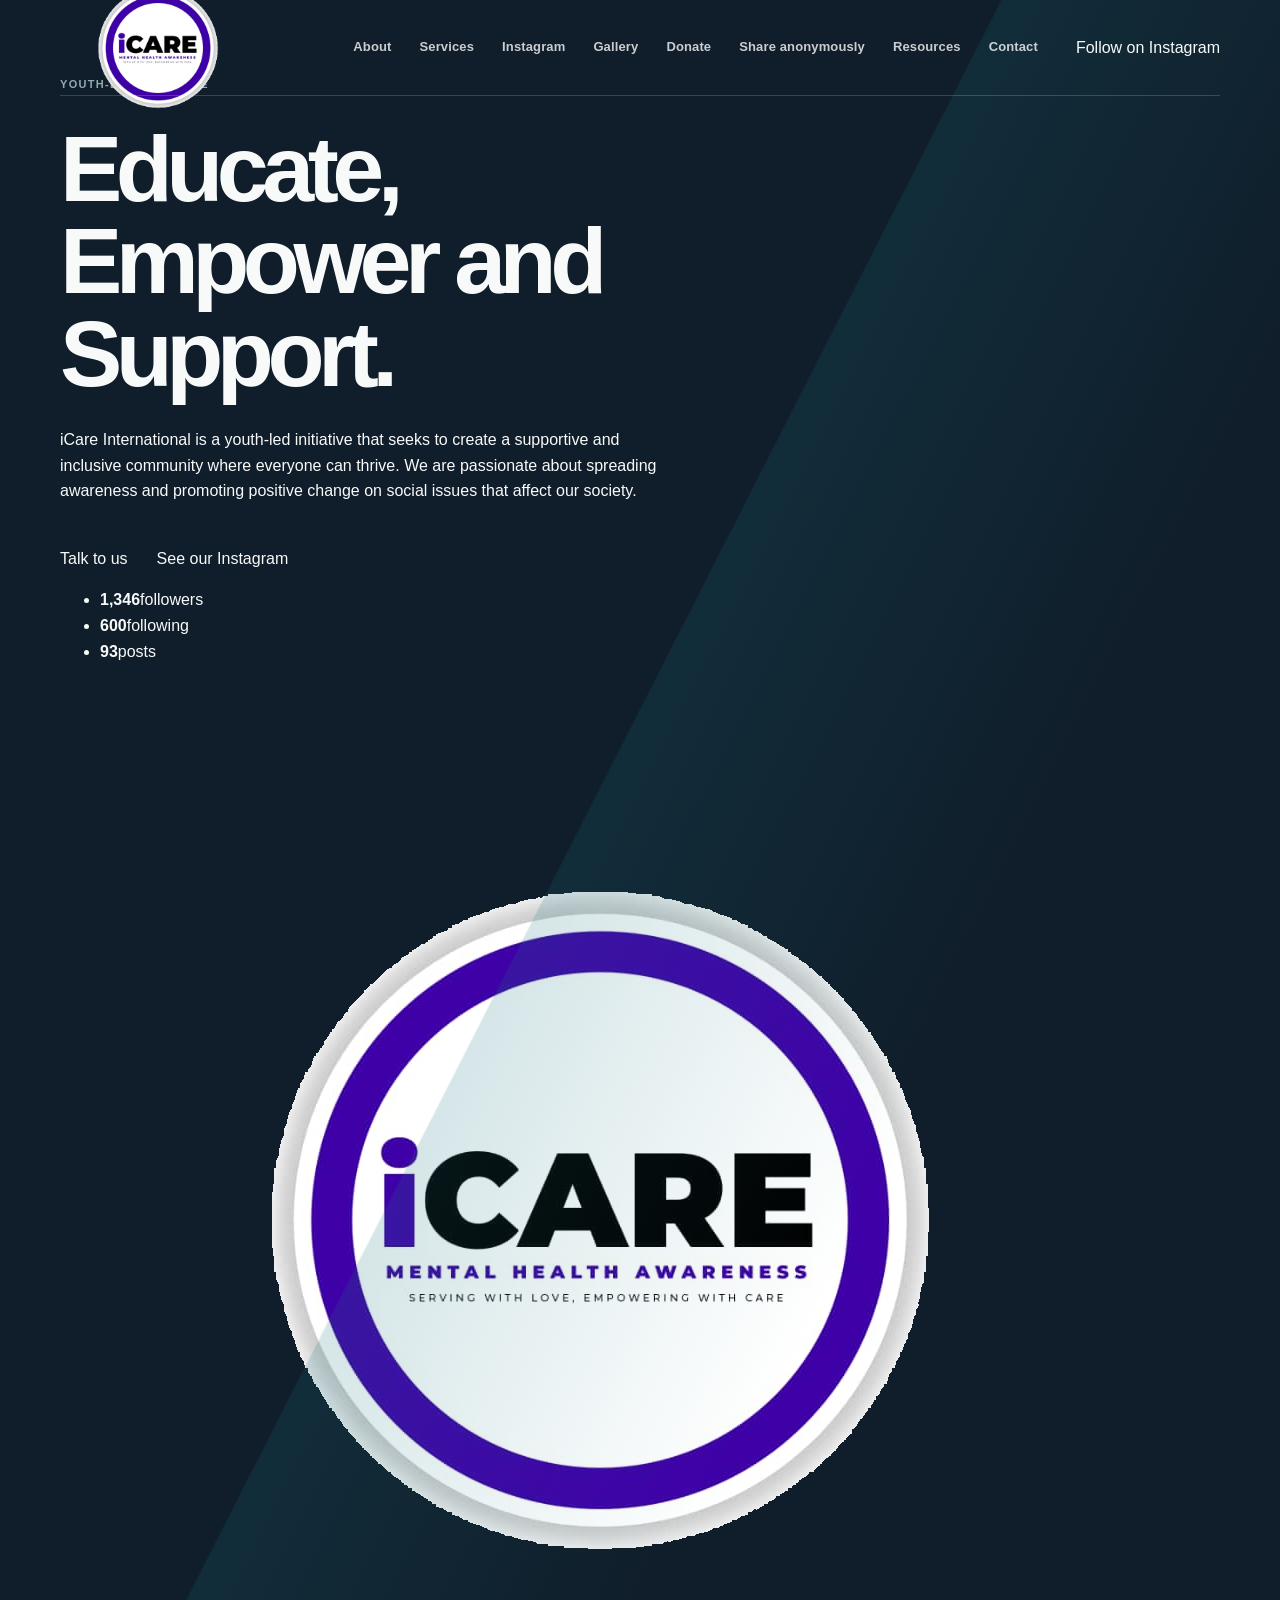
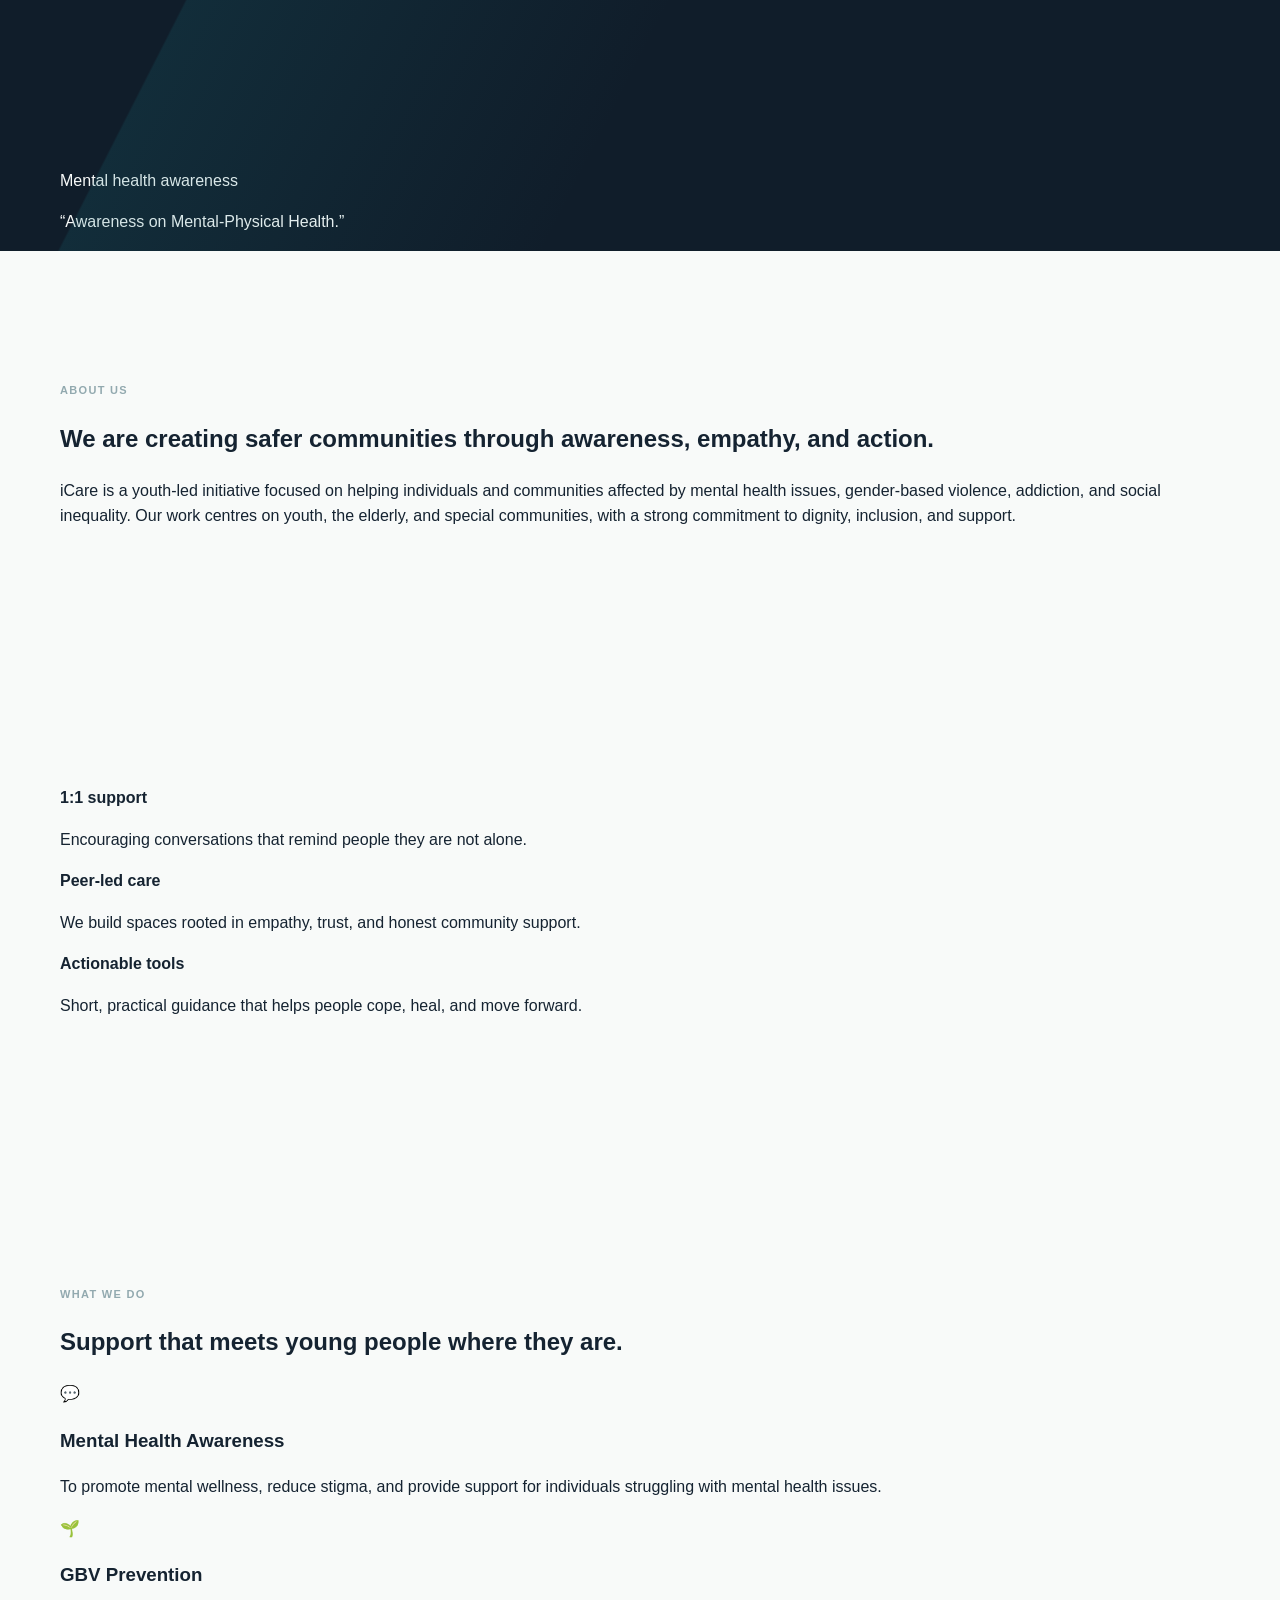
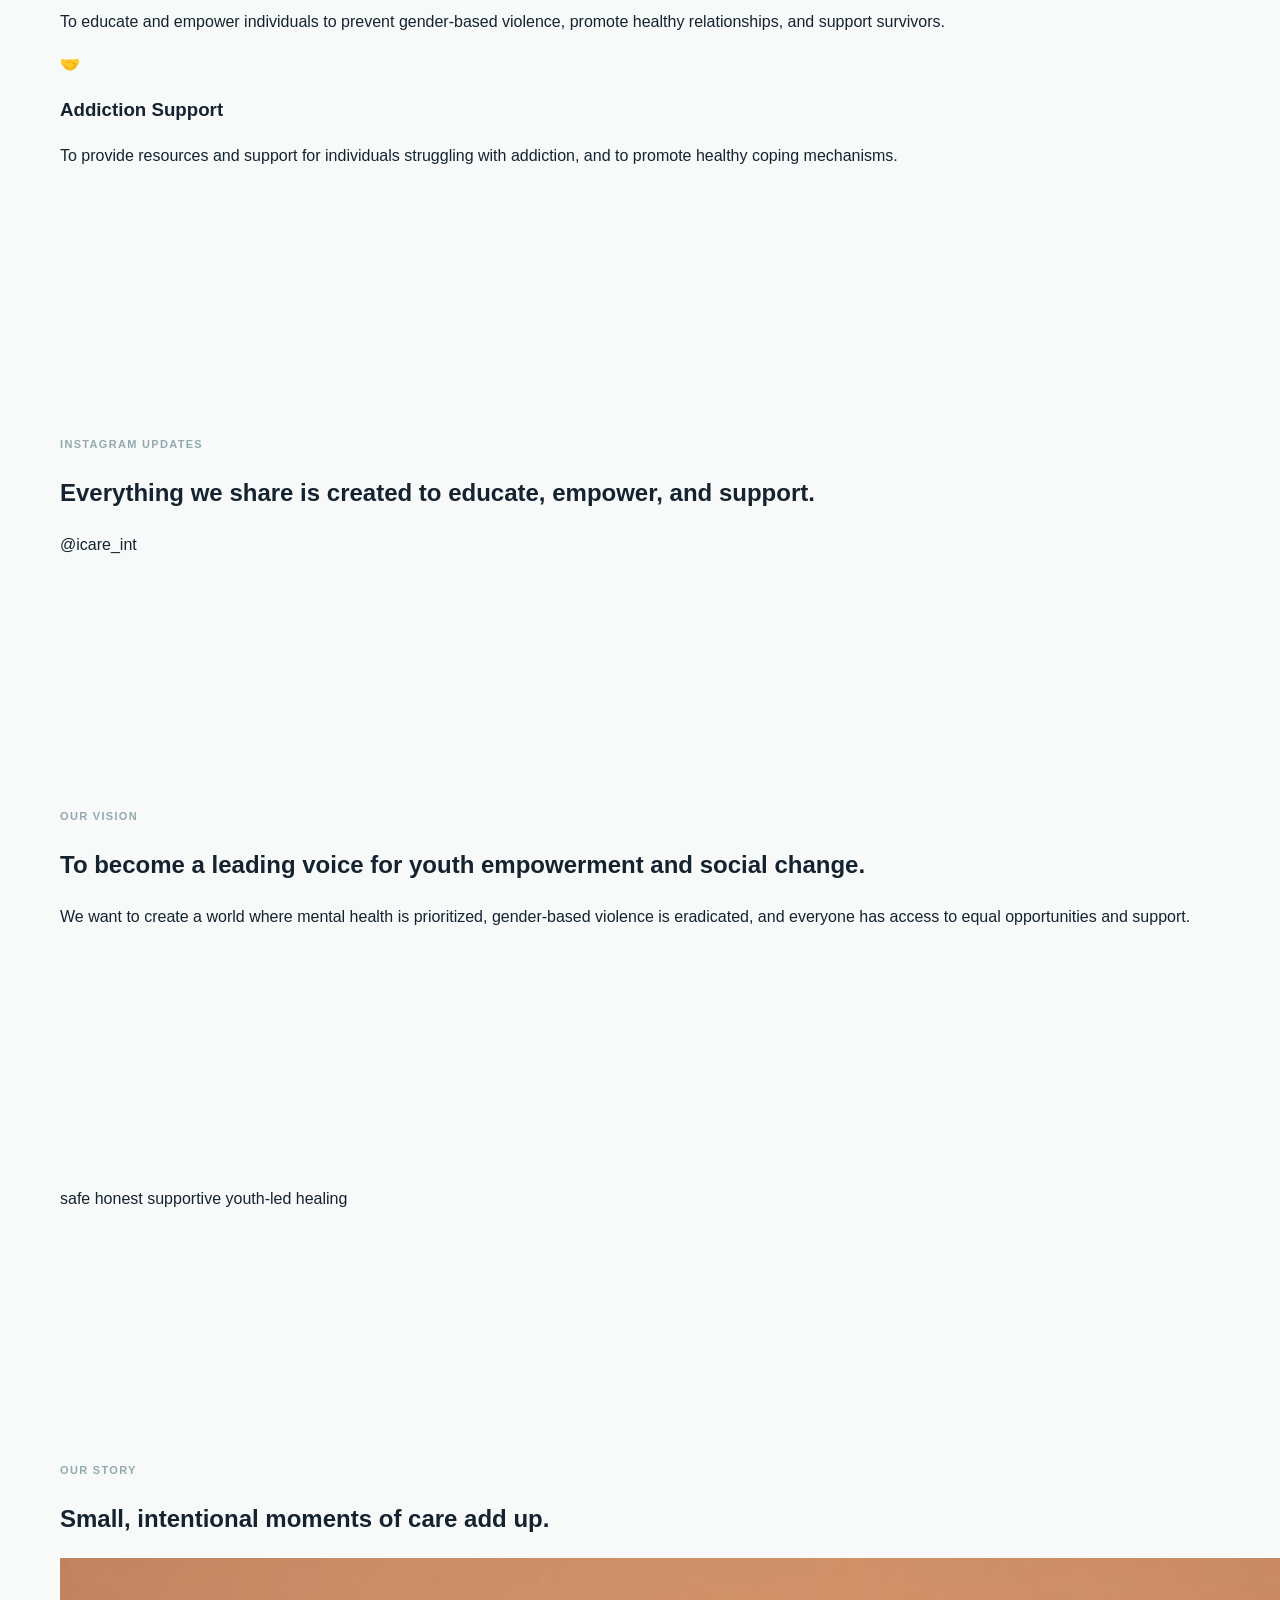
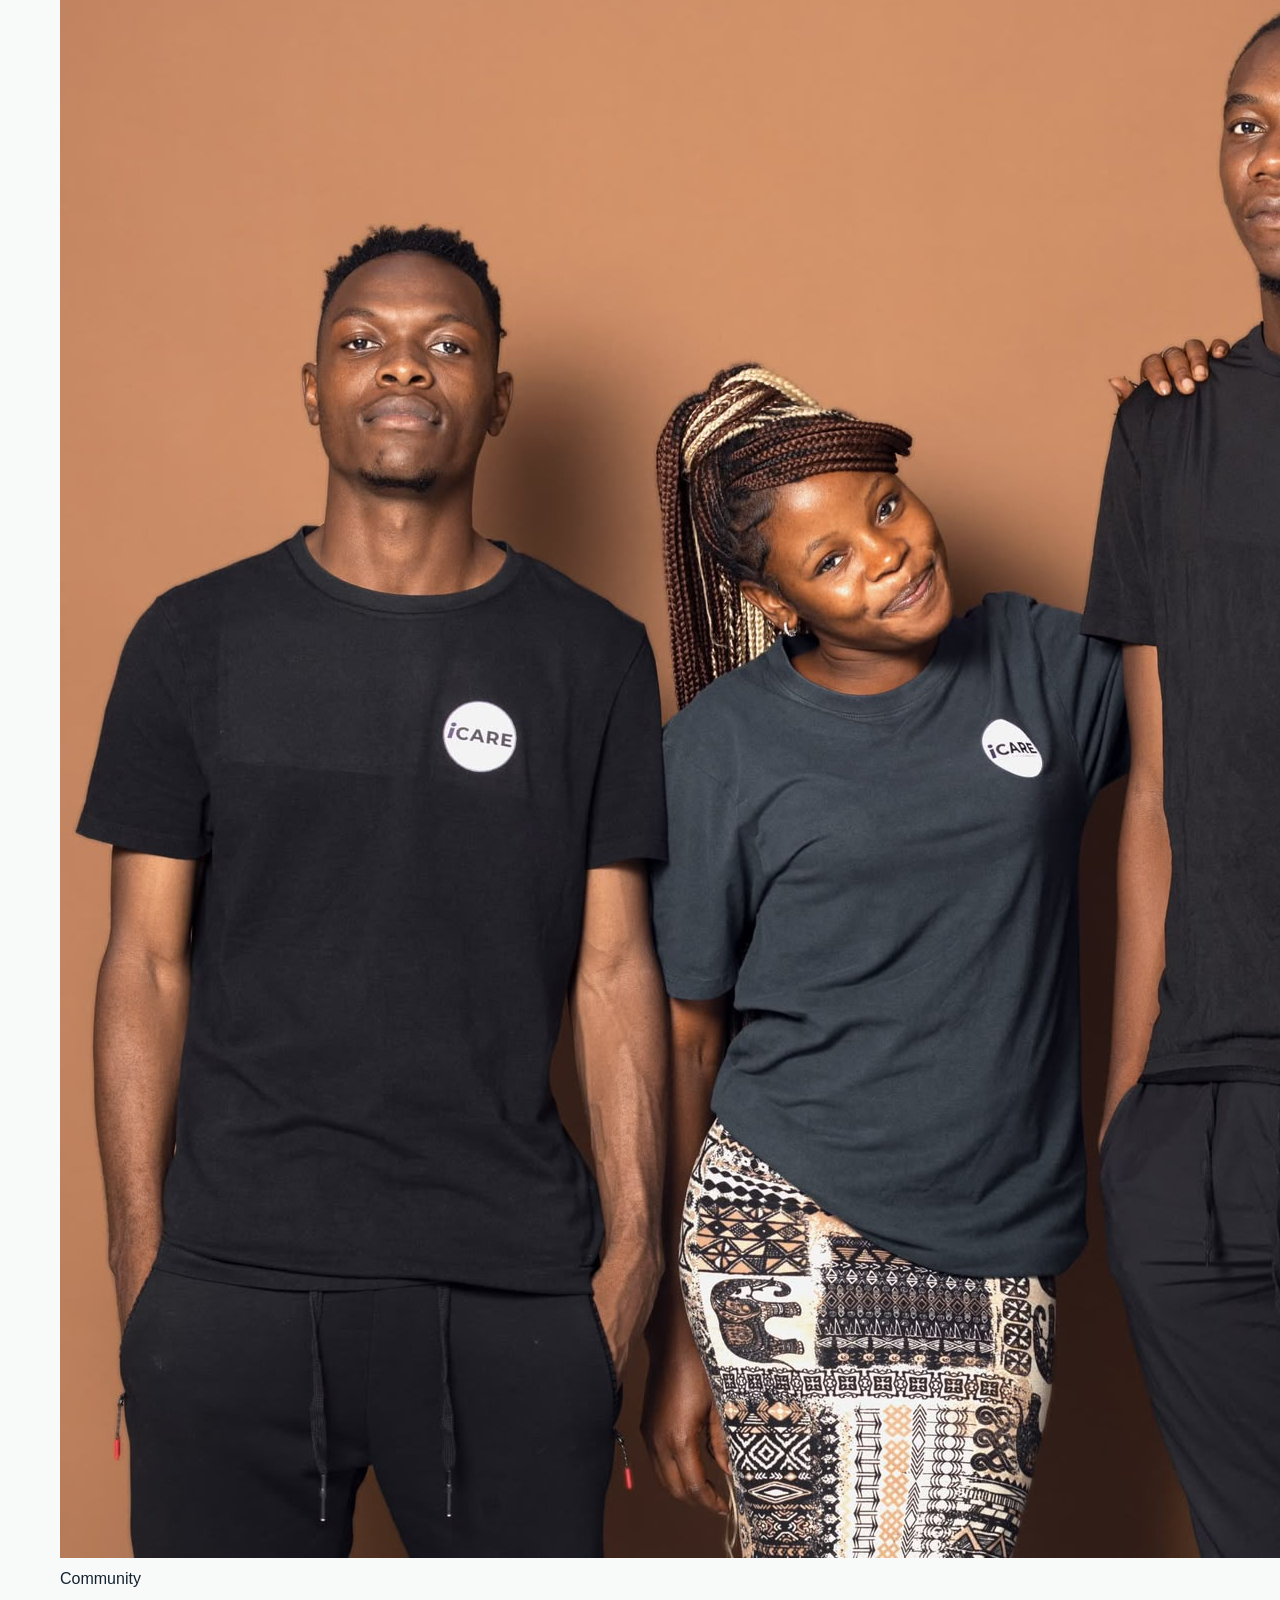
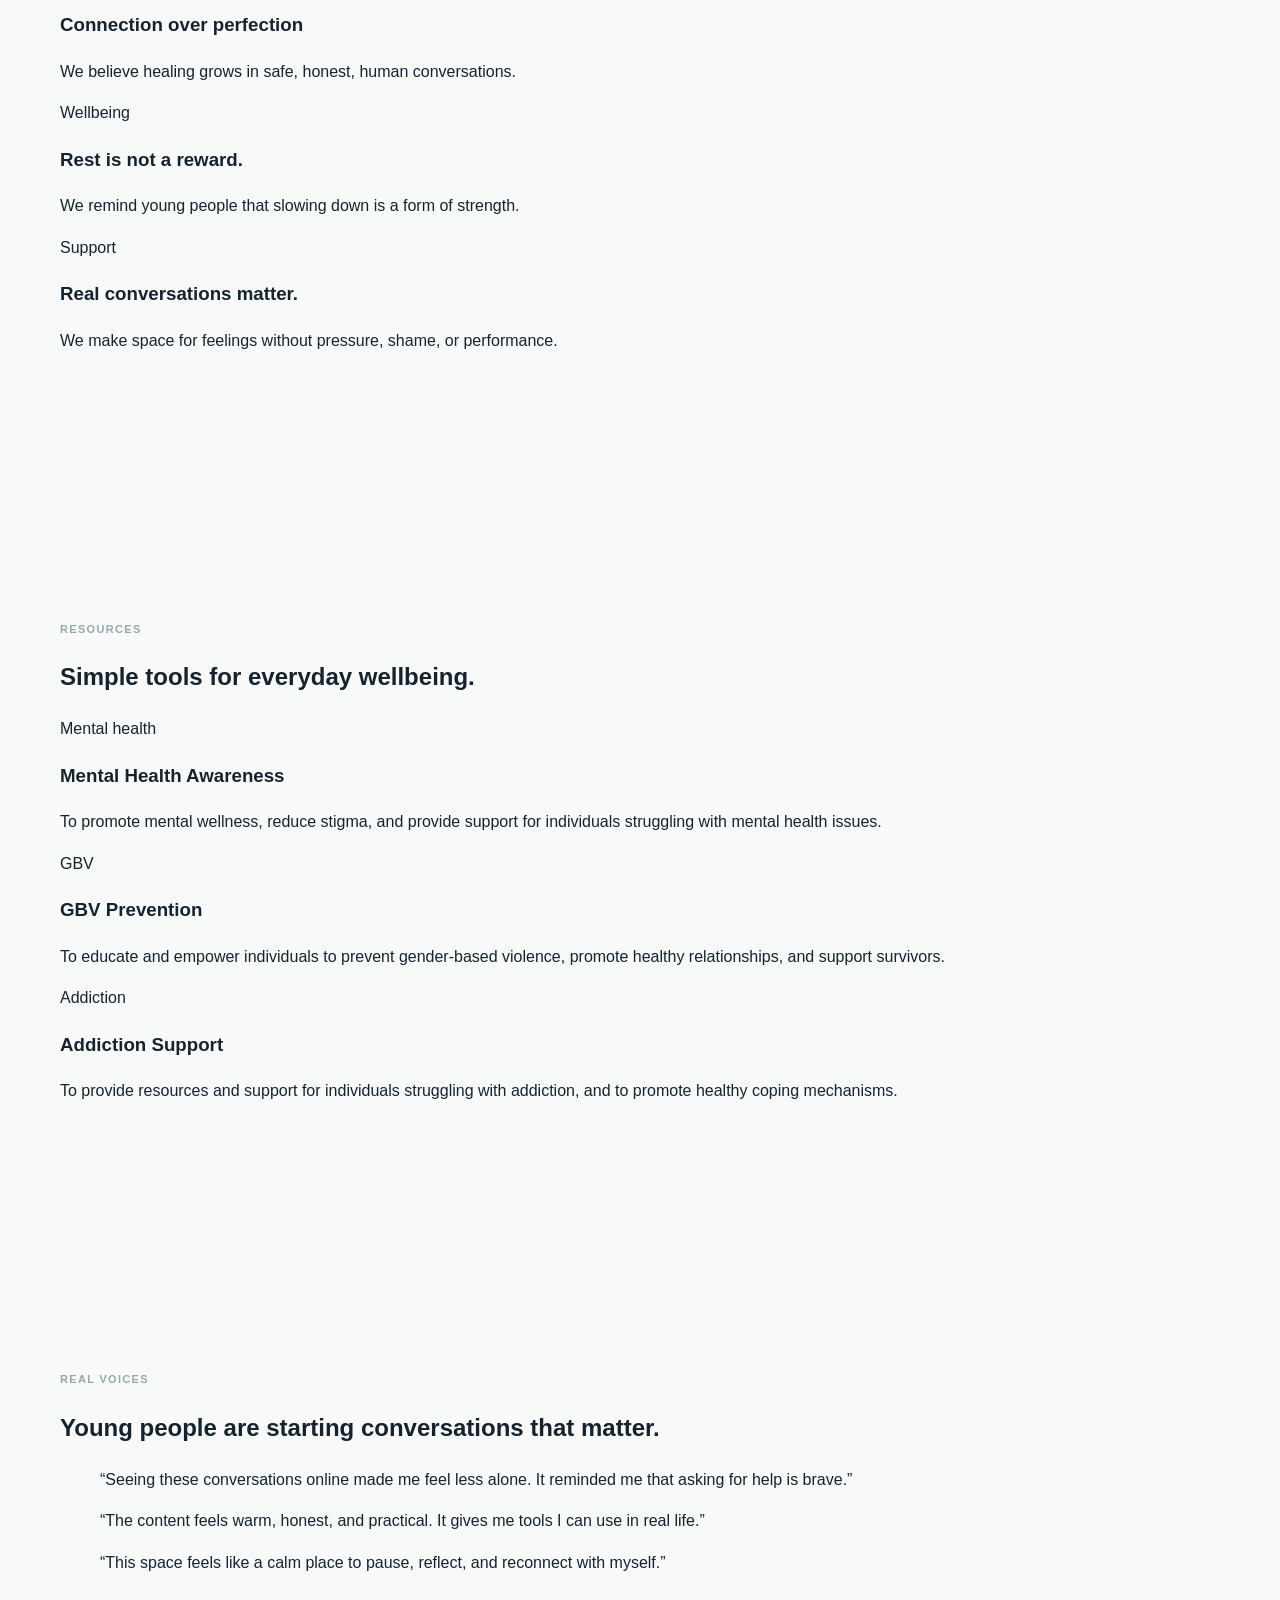
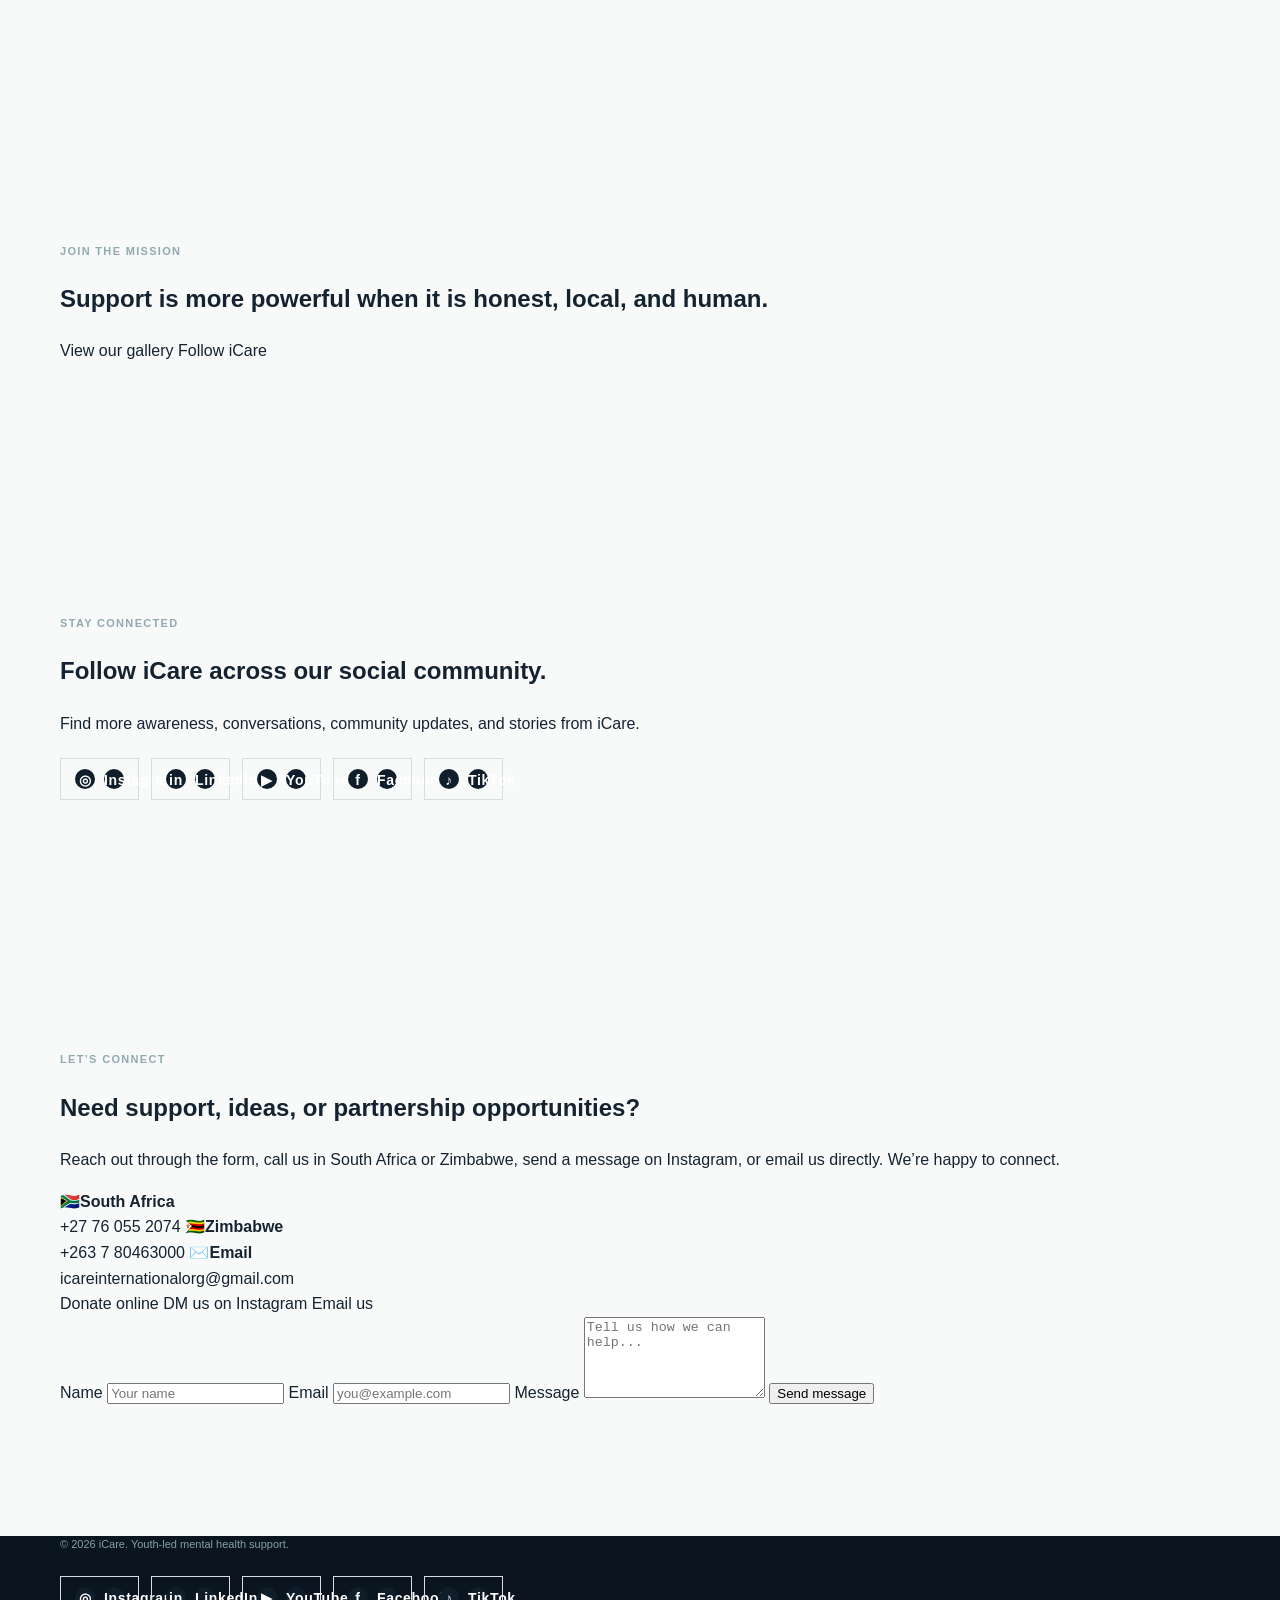
==== commit 6b3d9f38: "Update Shared Journey image Co-authored-by: Copilot App <223556219+Copilot@users.noreply.github.com>" ====
--- a/index.html
+++ b/index.html
@@ -1,312 +1,344 @@
-<!doctype html>
+<!DOCTYPE html>
 <html lang="en">
   <head>
     <meta charset="UTF-8" />
     <meta name="viewport" content="width=device-width, initial-scale=1.0" />
-    <meta name="description" content="Keith Simon Projects — construction, telecommunications, security, water and refrigeration solutions." />
-    <title>Keith Simon Projects | Building. Connecting. Keeping You Running.</title>
+    <meta
+      name="description"
+      content="iCare is a youth-led mental health initiative creating safe conversations, support, and awareness for young people."
+    />
+    <title>iCare | Youth Mental Health</title>
     <link rel="preconnect" href="https://fonts.googleapis.com" />
     <link rel="preconnect" href="https://fonts.gstatic.com" crossorigin />
-    <link href="https://fonts.googleapis.com/css2?family=DM+Sans:wght@400;500;600;700&family=Space+Grotesk:wght@500;600;700&display=swap" rel="stylesheet" />
+    <link
+      href="https://fonts.googleapis.com/css2?family=Manrope:wght@400;500;600;700;800&display=swap"
+      rel="stylesheet"
+    />
     <link rel="stylesheet" href="styles.css" />
   </head>
   <body>
     <header class="site-header">
       <div class="container nav-wrap">
-        <a class="brand" href="#top" aria-label="Keith Simon Projects home">
-          <img src="keith-simon-logo-source.jpeg" alt="Keith Simon Projects" class="brand-logo" />
+        <a href="#top" class="brand" aria-label="iCare home">
+          <img src="icare-logo.png" alt="iCare logo" class="brand-logo" />
         </a>
-        <button class="nav-toggle" id="nav-toggle" aria-expanded="false" aria-controls="main-nav" aria-label="Open navigation"><span></span><span></span></button>
         <nav class="main-nav" id="main-nav" aria-label="Main navigation">
           <a href="#about">About</a>
           <a href="#services">Services</a>
-          <a href="#refrigeration">Cooling</a>
-          <a href="#construction">Projects</a>
-          <a href="#commitment">Our commitment</a>
+          <a href="#instagram">Instagram</a>
+          <a href="gallery.html">Gallery</a>
+          <a href="donate.html">Donate</a>
+          <a href="anonymous.html">Share anonymously</a>
+          <a href="#resources">Resources</a>
           <a href="#contact">Contact</a>
         </nav>
-        <a class="button button-light nav-cta" href="#contact">Start a project <span aria-hidden="true">↗</span></a>
+        <button class="nav-toggle" id="nav-toggle" aria-expanded="false" aria-controls="main-nav" aria-label="Toggle menu">
+          <span></span>
+          <span></span>
+          <span></span>
+        </button>
+        <a class="btn btn-primary desktop-cta" href="https://www.instagram.com/icare_int?stkn=cmU0aDU4Ynk5eHl6&utm_source=qr" target="_blank" rel="noreferrer">Follow on Instagram</a>
       </div>
     </header>
 
     <main id="top">
       <section class="hero">
-        <div class="container hero-inner">
+        <div class="container hero-grid">
           <div class="hero-copy">
-            <p class="eyebrow"><span class="eyebrow-dot"></span> Construction · Technology · Technical services</p>
-            <h1>Built for <em>what’s next.</em></h1>
-            <p class="hero-lead">Practical solutions for the places, systems, and people that keep business moving.</p>
+            <p class="eyebrow">Youth-led initiative</p>
+            <h1>Educate, Empower and Support.</h1>
+            <p class="lead">
+              iCare International is a youth-led initiative that seeks to create a supportive and inclusive community where everyone can thrive.
+              We are passionate about spreading awareness and promoting positive change on social issues that affect our society.
+            </p>
             <div class="hero-actions">
-              <a class="button button-accent" href="#services">Explore our services <span aria-hidden="true">↗</span></a>
-              <a class="text-button" href="#about">Meet Keith Simon Projects <span aria-hidden="true">↓</span></a>
-            </div>
-          </div>
-          <div class="hero-mark" aria-hidden="true">
-            <div class="mark-ring"></div>
-            <div class="mark-lines"><span></span><span></span><span></span></div>
-            <span class="mark-k">K</span>
-            <span class="mark-caption">KSP / 01</span>
-          </div>
-        </div>
-        <div class="hero-footer container">
-          <span>Serving residential, commercial &amp; industrial clients</span>
-          <span class="scroll-hint">Scroll to discover <i>↓</i></span>
-        </div>
-      </section>
-
-      <section class="intro section" id="about">
-        <div class="container intro-grid">
-          <p class="section-number">01 <span>/</span> About</p>
-          <div class="intro-content">
-            <h2>One partner.<br /><span>Many capabilities.</span></h2>
-            <p>KEITH SIMON PROJECTS is a multi-disciplinary services company specialising in construction, aluminum works, telecommunications, security systems, and water and refrigeration solutions.</p>
-            <p>We deliver reliable, professional, and practical solutions tailored to the needs of residential, commercial, and industrial clients.</p>
-            <a class="arrow-link" href="#commitment">Our approach <span aria-hidden="true">↗</span></a>
-          </div>
-          <div class="intro-aside"><strong>04</strong><span>core disciplines<br />under one roof</span></div>
-        </div>
-      </section>
-
-      <section class="services section" id="services">
-        <div class="container">
-          <div class="section-top">
-            <p class="section-number">02 <span>/</span> What we do</p>
-            <p class="section-note">From first fix to final finish,<br />we make complex work simple.</p>
-          </div>
-          <div class="service-list">
-            <article class="service-card">
-              <div class="service-index">01</div>
-              <div class="service-icon">▱</div>
-              <div class="service-body"><h3>Construction &amp;<br />aluminum works</h3><p>Durable, modern building solutions crafted for everyday performance.</p><div class="service-tags"><span>Sliding doors</span><span>Windows &amp; frames</span><span>Gates &amp; shopfronts</span></div></div>
-              <a class="service-arrow" href="#contact" aria-label="Enquire about construction and aluminum works">↗</a>
-            </article>
-            <article class="service-card service-card-telecom">
-              <div class="service-index">02</div>
-              <div class="service-icon">⌁</div>
-              <div class="service-body"><h3>Telecommunications<br />&amp; security</h3><p>Technology solutions designed to improve connectivity, communication, and safety for homes, businesses, and industrial sites.</p><div class="service-tags"><span>Signal boosters</span><span>Network solutions</span><span>CCTV installation</span><span>Security monitoring</span><span>Equipment installation</span><span>Maintenance &amp; servicing</span></div></div>
-              <a class="service-arrow" href="https://wa.me/c/447824927226" target="_blank" rel="noreferrer" aria-label="View telecommunications and security catalogue on WhatsApp">↗</a>
-            </article>
-            <article class="service-card">
-              <div class="service-index">03</div>
-              <div class="service-icon">◌</div>
-              <div class="service-body"><h3>Water &amp;<br />refrigeration</h3><p>Keeping essential systems clean, cool, reliable, and running smoothly.</p><div class="service-tags"><span>Water dispensers</span><span>Purification systems</span><span>Repairs &amp; servicing</span></div></div>
-              <a class="service-arrow" href="#contact" aria-label="Enquire about water and refrigeration services">↗</a>
-            </article>
-          </div>
-          <article class="product-feature">
-            <div class="product-gallery product-gallery-mimo">
-              <img src="telecom/mimo-distributed-antenna-diagram.jpeg" alt="MIMO distributed antenna system diagram" />
-              <img src="telecom/mimo-distributed-antenna-equipment.jpeg" alt="MIMO distributed antenna system equipment" />
-              <img src="telecom/mimo-distributed-antenna-installation.jpeg" alt="MIMO antenna installation" />
-              <img src="telecom/mimo-distributed-antenna-detail.jpeg" alt="MIMO distributed antenna system detail" />
-              <img src="telecom/mimo-distributed-antenna-system.jpeg" alt="MIMO distributed antenna system components" />
-            </div>
-            <div class="product-copy">
-              <p class="catalogue-kicker">Featured telecommunications product</p>
-              <h3>MIMO distributed antenna system</h3>
-              <p>Scalable indoor coverage for large buildings, offices, warehouses, and multi-level facilities. The system distributes mobile signal through feeders, couplers, splitters, and multiple MIMO antennas across each level.</p>
-              <div class="service-tags"><span>Multi-level coverage</span><span>MIMO antennas</span><span>Scalable system</span><span>Professional installation</span></div>
-              <a class="arrow-link" href="https://wa.me/c/447824927226" target="_blank" rel="noreferrer">View product catalogue <span aria-hidden="true">↗</span></a>
-            </div>
+              <a class="btn btn-primary" href="#contact">Talk to us</a>
+              <a class="btn btn-secondary" href="https://www.instagram.com/icare_int?stkn=cmU0aDU4Ynk5eHl6&utm_source=qr" target="_blank" rel="noreferrer">See our Instagram</a>
+            </div>
+            <ul class="mini-stats" aria-label="Key initiative stats">
+              <li><strong>1,346</strong><span>followers</span></li>
+              <li><strong>600</strong><span>following</span></li>
+              <li><strong>93</strong><span>posts</span></li>
+            </ul>
+          </div>
+
+          <div class="hero-visual" aria-label="iCare logo and mental health support graphic">
+            <div class="bubble bubble-one"></div>
+            <div class="bubble bubble-two"></div>
+            <div class="card card-main profile-card">
+              <img src="icare-logo.png" alt="iCare logo" class="profile-badge" />
+              <div class="signal">
+                <span>Mental health awareness</span>
+                <div class="bars">
+                  <i></i><i></i><i></i><i></i>
+                </div>
+              </div>
+            </div>
+            <div class="card card-floating">
+              <p>“Awareness on Mental-Physical Health.”</p>
+            </div>
+          </div>
+        </div>
+      </section>
+
+      <section id="about" class="section">
+        <div class="container split-layout">
+          <div>
+            <p class="eyebrow">About us</p>
+            <h2>We are creating safer communities through awareness, empathy, and action.</h2>
+          </div>
+          <div>
+            <p>
+              iCare is a youth-led initiative focused on helping individuals and communities affected by mental health issues,
+              gender-based violence, addiction, and social inequality. Our work centres on youth, the elderly, and special communities,
+              with a strong commitment to dignity, inclusion, and support.
+            </p>
+          </div>
+        </div>
+      </section>
+
+      <section class="section impact-section">
+        <div class="container impact-grid">
+          <article>
+            <strong>1:1 support</strong>
+            <p>Encouraging conversations that remind people they are not alone.</p>
           </article>
-          <article class="product-feature product-feature-reverse">
-            <div class="product-gallery">
-              <img src="telecom/5-band-signal-booster-front.jpeg" alt="5 Band signal booster front view" />
-              <img src="telecom/5-band-signal-booster-detail.jpeg" alt="5 Band signal booster detail view" />
-            </div>
-            <div class="product-copy">
-              <p class="catalogue-kicker">Featured telecommunications product</p>
-              <h3>5 Band signal booster</h3>
-              <p>Multi-band signal coverage in one compact unit, supporting B20 (800MHz), B8 (900MHz), B3 (1800MHz), B1 (2100MHz), and B7 (2600MHz).</p>
-              <div class="service-tags"><span>5 frequency bands</span><span>Multi-network coverage</span><span>Professional installation</span></div>
-              <a class="arrow-link" href="https://wa.me/c/447824927226" target="_blank" rel="noreferrer">View product catalogue <span aria-hidden="true">↗</span></a>
-            </div>
+          <article>
+            <strong>Peer-led care</strong>
+            <p>We build spaces rooted in empathy, trust, and honest community support.</p>
           </article>
-          <article class="product-feature product-feature-dual">
-            <div class="product-gallery product-gallery-wide">
-              <img src="telecom/dual-band-booster-front.jpeg" alt="Dual Band signal booster front view" />
-              <img src="telecom/dual-band-booster-detail.jpeg" alt="Dual Band signal booster detail view" />
-              <img src="telecom/dual-band-booster-side.jpeg" alt="Dual Band signal booster side view" />
-              <img src="telecom/dual-band-booster-installed.jpeg" alt="Dual Band signal booster installed view" />
-              <img src="telecom/dual-band-booster-extra.jpeg" alt="Dual Band signal booster product view" />
-            </div>
-            <div class="product-copy">
-              <p class="catalogue-kicker">Featured telecommunications product</p>
-              <h3>Dual Band signal booster</h3>
-              <p>A flexible signal enhancement solution for reliable mobile coverage across 2G, 3G, 4G, and 5G networks. Designed for clearer communication and stronger connectivity.</p>
-              <div class="service-tags"><span>2G compatible</span><span>3G compatible</span><span>4G compatible</span><span>5G compatible</span></div>
-              <a class="arrow-link" href="https://wa.me/c/447824927226" target="_blank" rel="noreferrer">View product catalogue <span aria-hidden="true">↗</span></a>
-            </div>
+          <article>
+            <strong>Actionable tools</strong>
+            <p>Short, practical guidance that helps people cope, heal, and move forward.</p>
           </article>
-          <article class="product-feature product-feature-reverse product-feature-kit">
-            <div class="product-gallery product-gallery-single">
-              <img src="telecom/tri-band-full-kit-repeater.jpeg" alt="Tri-band full kit repeater with indoor and outdoor antennas" />
-            </div>
-            <div class="product-copy">
-              <p class="catalogue-kicker">Featured telecommunications product</p>
-              <h3>Tri-band full kit repeater</h3>
-              <p>A complete mobile signal repeater kit suitable for homes and offices. The full kit includes the repeater unit, antennas, cable, mounting hardware, and power supply for a practical coverage upgrade.</p>
-              <div class="service-tags"><span>Home suitable</span><span>Office suitable</span><span>Full installation kit</span></div>
-              <a class="arrow-link" href="https://wa.me/c/447824927226" target="_blank" rel="noreferrer">View product catalogue <span aria-hidden="true">↗</span></a>
-            </div>
-          </article>
-          <article class="product-feature product-feature-pico">
-            <div class="product-gallery product-gallery-mimo">
-              <img src="telecom/pico-repeater-front.jpeg" alt="Pico cellular repeater front view" />
-              <img src="telecom/pico-repeater-side.jpeg" alt="Pico cellular repeater side view" />
-              <img src="telecom/pico-repeater-detail.jpeg" alt="Pico cellular repeater detail view" />
-              <img src="telecom/pico-repeater-installed.jpeg" alt="Pico cellular repeater installation view" />
-            </div>
-            <div class="product-copy">
-              <p class="catalogue-kicker">Featured telecommunications product</p>
-              <h3>Pico Cellular Repeater</h3>
-              <p>Full wide-band signal enhancement for GSM, UMTS, and LTE on 900MHz networks. Designed to improve 2G, 3G, and 4G mobile coverage in homes, offices, and other indoor spaces.</p>
-              <div class="service-tags"><span>900MHz full wide band</span><span>GSM / UMTS / LTE</span><span>2G / 3G / 4G</span><span>Indoor coverage</span></div>
-              <a class="arrow-link" href="https://wa.me/c/447824927226" target="_blank" rel="noreferrer">View product catalogue <span aria-hidden="true">↗</span></a>
-            </div>
-          </article>
-          <div class="booster-catalogue">
-            <div class="booster-catalogue-heading">
-              <p class="catalogue-kicker">More connectivity solutions</p>
-              <h3>Boost signal wherever it matters.</h3>
-              <p>Ask us about the right booster, antenna, or installation package for your space.</p>
-            </div>
-            <div class="booster-grid">
-              <article class="booster-card">
-                <span class="booster-card-number">01 / HOME</span>
-                <img class="booster-card-image" src="https://images.unsplash.com/photo-1558008258-3256797b43f3?auto=format&fit=crop&w=900&q=80" alt="Modern home interior representing reliable home connectivity" />
-                <div class="booster-card-icon">⌂</div>
-                <h4>Home signal booster</h4>
-                <p>Improve mobile coverage in bedrooms, living spaces, and other areas where indoor signal is weak or unreliable.</p>
-                <a href="https://wa.me/c/447824927226" target="_blank" rel="noreferrer">Check availability <span aria-hidden="true">↗</span></a>
-              </article>
-              <article class="booster-card">
-                <span class="booster-card-number">02 / COMMERCIAL</span>
-                <img class="booster-card-image" src="https://images.unsplash.com/photo-1497366754035-f200968a6e72?auto=format&fit=crop&w=900&q=80" alt="Modern office representing commercial connectivity" />
-                <div class="booster-card-icon">▥</div>
-                <h4>Office &amp; commercial booster</h4>
-                <p>Support clearer calls and stronger mobile data across offices, shops, reception areas, and business premises.</p>
-                <a href="https://wa.me/c/447824927226" target="_blank" rel="noreferrer">Check availability <span aria-hidden="true">↗</span></a>
-              </article>
-              <article class="booster-card">
-                <span class="booster-card-number">03 / MULTI-ROOM</span>
-                <img class="booster-card-image" src="https://images.unsplash.com/photo-1558618666-fcd25c85cd64?auto=format&fit=crop&w=900&q=80" alt="Connected home interior representing multi-room signal coverage" />
-                <div class="booster-card-icon">⌁</div>
-                <h4>Multi-room coverage system</h4>
-                <p>Extend improved signal through several rooms with the right combination of amplifier, cabling, and indoor antennas.</p>
-                <a href="https://wa.me/c/447824927226" target="_blank" rel="noreferrer">Check availability <span aria-hidden="true">↗</span></a>
-              </article>
-              <article class="booster-card">
-                <span class="booster-card-number">04 / INDUSTRIAL</span>
-                <img class="booster-card-image" src="https://images.unsplash.com/photo-1518770660439-4636190af475?auto=format&fit=crop&w=900&q=80" alt="Close-up of electronic network equipment and circuit components" />
-                <div class="booster-card-icon">◇</div>
-                <h4>Industrial signal booster</h4>
-                <p>Improve mobile coverage across workshops, warehouses, plant rooms, and other large or signal-blocked workspaces.</p>
-                <a href="https://wa.me/c/447824927226" target="_blank" rel="noreferrer">Check availability <span aria-hidden="true">↗</span></a>
-              </article>
-              <article class="booster-card">
-                <span class="booster-card-number">05 / OUTDOOR</span>
-                <img class="booster-card-image" src="https://images.unsplash.com/photo-1509391366360-2e959784a276?auto=format&fit=crop&w=900&q=80" alt="Telecommunications tower representing outdoor antenna systems" />
-                <div class="booster-card-icon">◉</div>
-                <h4>Outdoor antenna systems</h4>
-                <p>Capture available signal from outside and feed it into a booster system for better reach inside the building.</p>
-                <a href="https://wa.me/c/447824927226" target="_blank" rel="noreferrer">Check availability <span aria-hidden="true">↗</span></a>
-              </article>
-              <article class="booster-card">
-                <span class="booster-card-number">06 / SERVICE</span>
-                <img class="booster-card-image" src="https://images.unsplash.com/photo-1581091226825-a6a2a5aee158?auto=format&fit=crop&w=900&q=80" alt="Technician working on equipment representing professional installation and servicing" />
-                <div class="booster-card-icon">+</div>
-                <h4>Installation &amp; servicing</h4>
-                <p>Professional site assessment, installation, fault diagnosis, maintenance, and system servicing for reliable performance.</p>
-                <a href="https://wa.me/c/447824927226" target="_blank" rel="noreferrer">Book a consultation <span aria-hidden="true">↗</span></a>
-              </article>
-            </div>
-          </div>
-          <div class="catalogue-panel">
-            <div class="catalogue-mark" aria-hidden="true">⌁</div>
+        </div>
+      </section>
+
+      <section id="services" class="section section-soft">
+        <div class="container">
+          <div class="section-heading">
+            <p class="eyebrow">What we do</p>
+            <h2>Support that meets young people where they are.</h2>
+          </div>
+
+          <div class="card-grid three-up">
+            <article class="info-card">
+              <div class="icon">💬</div>
+              <h3>Mental Health Awareness</h3>
+              <p>To promote mental wellness, reduce stigma, and provide support for individuals struggling with mental health issues.</p>
+            </article>
+            <article class="info-card">
+              <div class="icon">🌱</div>
+              <h3>GBV Prevention</h3>
+              <p>To educate and empower individuals to prevent gender-based violence, promote healthy relationships, and support survivors.</p>
+            </article>
+            <article class="info-card">
+              <div class="icon">🤝</div>
+              <h3>Addiction Support</h3>
+              <p>To provide resources and support for individuals struggling with addiction, and to promote healthy coping mechanisms.</p>
+            </article>
+          </div>
+        </div>
+      </section>
+
+      <section id="instagram" class="section">
+        <div class="container">
+          <div class="section-heading split-heading">
             <div>
-              <p class="catalogue-kicker">Telecommunications catalogue</p>
-              <h3>See the products, photos &amp; descriptions.</h3>
-              <p>Browse our WhatsApp catalogue for available connectivity, communications, CCTV, and security equipment. Each catalogue item includes its product photo and description.</p>
-            </div>
-            <a class="button button-accent" href="https://wa.me/c/447824927226" target="_blank" rel="noreferrer">View catalogue <span aria-hidden="true">↗</span></a>
-          </div>
-        </div>
-      </section>
-
-      <section class="cooling-showcase section" id="refrigeration">
-        <div class="container">
-          <div class="section-top">
-            <p class="section-number">02B <span>/</span> Cooling &amp; water systems</p>
-            <p class="section-note">Reliable temperature control<br />for everyday operations.</p>
-          </div>
-          <div class="cooling-hero">
-            <div class="cooling-hero-image">
-              <img src="refrigeration/unit-01.jpeg" alt="Stainless steel refrigeration and cooling unit with front controls and ventilation panels" loading="lazy" />
-              <span>Cooling equipment.<br /><strong>Built for control.</strong></span>
-            </div>
-            <div class="cooling-hero-copy">
-              <p class="cooling-kicker">Water, refrigeration &amp; technical care</p>
-              <h2>Small systems.<br /><span>Big difference.</span></h2>
-              <p>We supply and support practical refrigeration equipment, including enclosed cooling units with control switches, service connections, and ventilated housings for reliable temperature management.</p>
-              <a class="arrow-link" href="#contact">Discuss your system <span aria-hidden="true">↗</span></a>
-            </div>
-          </div>
-          <div class="cooling-grid">
-            <article class="cooling-card"><span>01</span><h3>Industrial cooling units</h3><p>Enclosed refrigeration equipment with durable panels, ventilation, and clearly arranged front controls.</p></article>
-            <article class="cooling-card"><span>02</span><h3>Controls &amp; connections</h3><p>Power switches, service points, and component connections checked for safe, dependable operation.</p></article>
-            <article class="cooling-card"><span>03</span><h3>Equipment installation</h3><p>Positioning, connection, and commissioning support for cooling equipment in practical working environments.</p></article>
-            <article class="cooling-card"><span>04</span><h3>Servicing &amp; fault finding</h3><p>Inspection and maintenance focused on ventilation, electrical controls, panels, and visible system condition.</p></article>
-          </div>
-          <div class="cooling-photo-strip">
-            <figure><img src="refrigeration/unit-02.jpeg" alt="Close view of refrigeration unit controls and service connections" loading="lazy" /><figcaption>Controls &amp; service points</figcaption></figure>
-            <figure><img src="refrigeration/unit-05.jpeg" alt="Refrigeration equipment detail showing the unit casing and service-ready construction" loading="lazy" /><figcaption>Equipment detail</figcaption></figure>
-            <figure><img src="refrigeration/unit-04.jpeg" alt="Refrigeration equipment prepared for technical installation" loading="lazy" /><figcaption>Equipment installation</figcaption></figure>
-          </div>
-        </div>
-      </section>
-
-      <section class="construction-gallery section" id="construction">
-        <div class="container">
-          <div class="section-top">
-            <p class="section-number">02A <span>/</span> Construction portfolio</p>
-            <p class="section-note">A closer look at the work<br />behind every finished space.</p>
-          </div>
-          <div class="construction-intro">
-            <h2>Made on site.<br /><span>Built to last.</span></h2>
-            <p>From structural steel and elevated access work to cladding, roofing, fabrication, and final detailing, our construction team brings precision and practical thinking to every stage.</p>
-          </div>
-          <div id="construction-categories" class="construction-categories" aria-live="polite"></div>
-        </div>
-      </section>
-
-      <section class="commitment section" id="commitment">
-        <div class="container commitment-grid">
-          <div class="commitment-statement"><p class="section-number">03 <span>/</span> Our commitment</p><h2>Quality is not a feature.<br /><span>It’s the foundation.</span></h2></div>
-          <div class="commitment-copy"><p class="large-copy">We believe in combining quality workmanship, technical expertise, reliability, and professional customer service.</p><p>Whether you need a custom aluminum installation, improved telecommunications and security, or reliable water and cooling equipment services, our team is committed to delivering solutions that meet your requirements.</p><div class="values"><span>01 / Workmanship</span><span>02 / Reliability</span><span>03 / Expertise</span></div></div>
-        </div>
-      </section>
-
-      <section class="contact section" id="contact">
-        <div class="container contact-inner">
-          <p class="section-number">04 <span>/</span> Start a conversation</p>
-          <h2>Have a project<br /><em>in mind?</em></h2>
-          <p class="contact-lead">Tell us what you’re building, connecting, or keeping running. We’ll help you find the right way forward.</p>
-          <a class="button button-accent" href="#about">Explore our approach <span aria-hidden="true">↗</span></a>
-          <div class="contact-meta">
-            <span>KEITH SIMON PROJECTS</span>
-            <a href="tel:+447824927226"><span aria-hidden="true">☎</span> +44 7824 927226</a>
-            <a href="mailto:info@ksprojects.pro"><span aria-hidden="true">✉</span> info@ksprojects.pro</a>
-          </div>
-          <div class="social-links" aria-label="Social media links">
-            <a href="https://www.instagram.com/kspro_jects?stkn=bzFqY2pvaHZrbTk5&amp;utm_source=qr" target="_blank" rel="noreferrer" aria-label="Follow Keith Simon Projects on Instagram"><span aria-hidden="true">◎</span> Instagram</a>
-            <a href="https://www.facebook.com/share/19cvBDFTd2/?mibextid=wwXIfr" target="_blank" rel="noreferrer" aria-label="Follow Keith Simon Projects on Facebook"><span aria-hidden="true">f</span> Facebook</a>
-          </div>
+              <p class="eyebrow">Instagram updates</p>
+              <h2>Everything we share is created to educate, empower, and support.</h2>
+            </div>
+            <a class="text-link" href="https://www.instagram.com/icare_int?stkn=cmU0aDU4Ynk5eHl6&utm_source=qr" target="_blank" rel="noreferrer">@icare_int</a>
+          </div>
+
+          <div id="instagram-feed" class="card-grid four-up instagram-grid" aria-live="polite"></div>
+        </div>
+      </section>
+
+      <section class="section section-soft spotlight">
+        <div class="container spotlight-wrap">
+          <div>
+            <p class="eyebrow">Our vision</p>
+            <h2>To become a leading voice for youth empowerment and social change.</h2>
+          </div>
+          <p>
+            We want to create a world where mental health is prioritized, gender-based violence is eradicated, and everyone has access to equal opportunities and support.
+          </p>
+        </div>
+      </section>
+
+      <section class="section brand-strip">
+        <div class="container brand-row">
+          <span>safe</span>
+          <span>honest</span>
+          <span>supportive</span>
+          <span>youth-led</span>
+          <span>healing</span>
+        </div>
+      </section>
+
+      <section class="section editorial-section">
+        <div class="container">
+          <div class="section-heading">
+            <p class="eyebrow">Our story</p>
+            <h2>Small, intentional moments of care add up.</h2>
+          </div>
+
+          <div class="editorial-grid">
+            <article class="editorial-feature">
+              <img src="gallery/shared-journey-team.jpeg" alt="Three iCare team members standing together" />
+              <div>
+                <span class="pill dark-pill">Community</span>
+                <h3>Connection over perfection</h3>
+                <p>We believe healing grows in safe, honest, human conversations.</p>
+              </div>
+            </article>
+
+            <article class="editorial-card">
+              <span class="pill dark-pill">Wellbeing</span>
+              <h3>Rest is not a reward.</h3>
+              <p>We remind young people that slowing down is a form of strength.</p>
+            </article>
+
+            <article class="editorial-card">
+              <span class="pill dark-pill">Support</span>
+              <h3>Real conversations matter.</h3>
+              <p>We make space for feelings without pressure, shame, or performance.</p>
+            </article>
+          </div>
+        </div>
+      </section>
+
+      <section id="resources" class="section section-soft">
+        <div class="container">
+          <div class="section-heading">
+            <p class="eyebrow">Resources</p>
+            <h2>Simple tools for everyday wellbeing.</h2>
+          </div>
+
+          <div class="resource-list">
+            <article>
+              <span class="pill">Mental health</span>
+              <h3>Mental Health Awareness</h3>
+              <p>To promote mental wellness, reduce stigma, and provide support for individuals struggling with mental health issues.</p>
+            </article>
+            <article>
+              <span class="pill">GBV</span>
+              <h3>GBV Prevention</h3>
+              <p>To educate and empower individuals to prevent gender-based violence, promote healthy relationships, and support survivors.</p>
+            </article>
+            <article>
+              <span class="pill">Addiction</span>
+              <h3>Addiction Support</h3>
+              <p>To provide resources and support for individuals struggling with addiction, and to promote healthy coping mechanisms.</p>
+            </article>
+          </div>
+        </div>
+      </section>
+
+      <section class="section testimonials">
+        <div class="container">
+          <div class="section-heading">
+            <p class="eyebrow">Real voices</p>
+            <h2>Young people are starting conversations that matter.</h2>
+          </div>
+
+          <div class="card-grid three-up">
+            <blockquote class="quote-card">
+              “Seeing these conversations online made me feel less alone. It reminded me that asking for help is brave.”
+            </blockquote>
+            <blockquote class="quote-card">
+              “The content feels warm, honest, and practical. It gives me tools I can use in real life.”
+            </blockquote>
+            <blockquote class="quote-card">
+              “This space feels like a calm place to pause, reflect, and reconnect with myself.”
+            </blockquote>
+          </div>
+        </div>
+      </section>
+
+      <section class="section support-band">
+        <div class="container support-band-inner">
+          <div>
+            <p class="eyebrow">Join the mission</p>
+            <h2>Support is more powerful when it is honest, local, and human.</h2>
+          </div>
+          <div class="support-actions">
+            <a class="btn btn-primary" href="gallery.html">View our gallery</a>
+            <a class="btn btn-secondary" href="https://www.instagram.com/icare_int?stkn=cmU0aDU4Ynk5eHl6&utm_source=qr" target="_blank" rel="noreferrer">Follow iCare</a>
+          </div>
+        </div>
+      </section>
+
+      <section class="section social-section">
+        <div class="container social-panel">
+          <div>
+            <p class="eyebrow">Stay connected</p>
+            <h2>Follow iCare across our social community.</h2>
+            <p>Find more awareness, conversations, community updates, and stories from iCare.</p>
+          </div>
+          <nav class="social-links social-links-large" aria-label="iCare social media links">
+            <a href="https://www.instagram.com/icare_int?stkn=cmU0aDU4Ynk5eHl6&utm_source=qr" target="_blank" rel="noreferrer" aria-label="Instagram"><span aria-hidden="true">◎</span><span class="social-label">Instagram</span></a>
+            <a href="https://www.linkedin.com/company/icare-int" target="_blank" rel="noreferrer" aria-label="LinkedIn"><span aria-hidden="true">in</span><span class="social-label">LinkedIn</span></a>
+            <a href="https://www.youtube.com/@icare_official?si=yMkp_gHvwrRoBAPz" target="_blank" rel="noreferrer" aria-label="YouTube"><span aria-hidden="true">▶</span><span class="social-label">YouTube</span></a>
+            <a href="https://www.facebook.com/share/16DWoBZmup" target="_blank" rel="noreferrer" aria-label="Facebook"><span aria-hidden="true">f</span><span class="social-label">Facebook</span></a>
+            <a href="https://www.tiktok.com/@icareinternational_?_t=ZM-8w1FeyiGlGg&amp;_r=1" target="_blank" rel="noreferrer" aria-label="TikTok"><span aria-hidden="true">♪</span><span class="social-label">TikTok</span></a>
+          </nav>
+        </div>
+      </section>
+
+      <section id="contact" class="section contact-section">
+        <div class="container contact-box contact-layout">
+          <div class="contact-copy">
+            <p class="eyebrow">Let’s connect</p>
+            <h2>Need support, ideas, or partnership opportunities?</h2>
+            <p>
+              Reach out through the form, call us in South Africa or Zimbabwe, send a message on Instagram, or email us directly. We’re happy to connect.
+            </p>
+            <div class="contact-details" aria-label="iCare contact details">
+              <a href="tel:+27760552074"><span class="contact-flag" aria-hidden="true">🇿🇦</span><span><strong>South Africa</strong><br />+27 76 055 2074</span></a>
+              <a href="tel:+263780463000"><span class="contact-flag" aria-hidden="true">🇿🇼</span><span><strong>Zimbabwe</strong><br />+263 7 80463000</span></a>
+              <a href="mailto:icareinternationalorg@gmail.com"><span class="contact-flag" aria-hidden="true">✉️</span><span><strong>Email</strong><br />icareinternationalorg@gmail.com</span></a>
+            </div>
+            <div class="contact-actions compact-actions">
+              <a class="btn btn-primary" href="donate.html">Donate online</a>
+              <a class="btn btn-primary" href="https://www.instagram.com/icare_int?stkn=cmU0aDU4Ynk5eHl6&utm_source=qr" target="_blank" rel="noreferrer">DM us on Instagram</a>
+              <a class="btn btn-secondary" href="mailto:icareinternationalorg@gmail.com">Email us</a>
+            </div>
+          </div>
+
+          <form id="contact-form" class="contact-form" action="mailto:icareinternationalorg@gmail.com" method="post" enctype="text/plain">
+            <label>
+              Name
+              <input type="text" name="name" placeholder="Your name" required />
+            </label>
+            <label>
+              Email
+              <input type="email" name="email" placeholder="you@example.com" required />
+            </label>
+            <label>
+              Message
+              <textarea name="message" rows="5" placeholder="Tell us how we can help..." required></textarea>
+            </label>
+            <button type="submit" class="btn btn-primary submit-btn">Send message</button>
+          </form>
         </div>
       </section>
     </main>
 
-    <footer class="site-footer"><div class="container footer-inner"><span>© 2026 Keith Simon Projects</span><span>Building · Connecting · Keeping You Running.</span><div class="footer-socials"><a href="https://www.instagram.com/kspro_jects?stkn=bzFqY2pvaHZrbTk5&amp;utm_source=qr" target="_blank" rel="noreferrer" aria-label="Instagram">◎</a><a href="https://www.facebook.com/share/19cvBDFTd2/?mibextid=wwXIfr" target="_blank" rel="noreferrer" aria-label="Facebook">f</a><a href="#top">Back to top ↑</a></div></div></footer>
+    <footer class="site-footer">
+      <div class="container footer-wrap">
+        <p>© 2026 iCare. Youth-led mental health support.</p>
+        <nav class="social-links" aria-label="Social media links">
+          <a href="https://www.instagram.com/icare_int?stkn=cmU0aDU4Ynk5eHl6&utm_source=qr" target="_blank" rel="noreferrer" aria-label="Instagram"><span aria-hidden="true">◎</span><span class="social-label">Instagram</span></a>
+          <a href="https://www.linkedin.com/company/icare-int" target="_blank" rel="noreferrer" aria-label="LinkedIn"><span aria-hidden="true">in</span><span class="social-label">LinkedIn</span></a>
+          <a href="https://www.youtube.com/@icare_official?si=yMkp_gHvwrRoBAPz" target="_blank" rel="noreferrer" aria-label="YouTube"><span aria-hidden="true">▶</span><span class="social-label">YouTube</span></a>
+          <a href="https://www.facebook.com/share/16DWoBZmup" target="_blank" rel="noreferrer" aria-label="Facebook"><span aria-hidden="true">f</span><span class="social-label">Facebook</span></a>
+          <a href="https://www.tiktok.com/@icareinternational_?_t=ZM-8w1FeyiGlGg&amp;_r=1" target="_blank" rel="noreferrer" aria-label="TikTok"><span aria-hidden="true">♪</span><span class="social-label">TikTok</span></a>
+        </nav>
+      </div>
+    </footer>
+
     <script src="script.js"></script>
   </body>
 </html>
